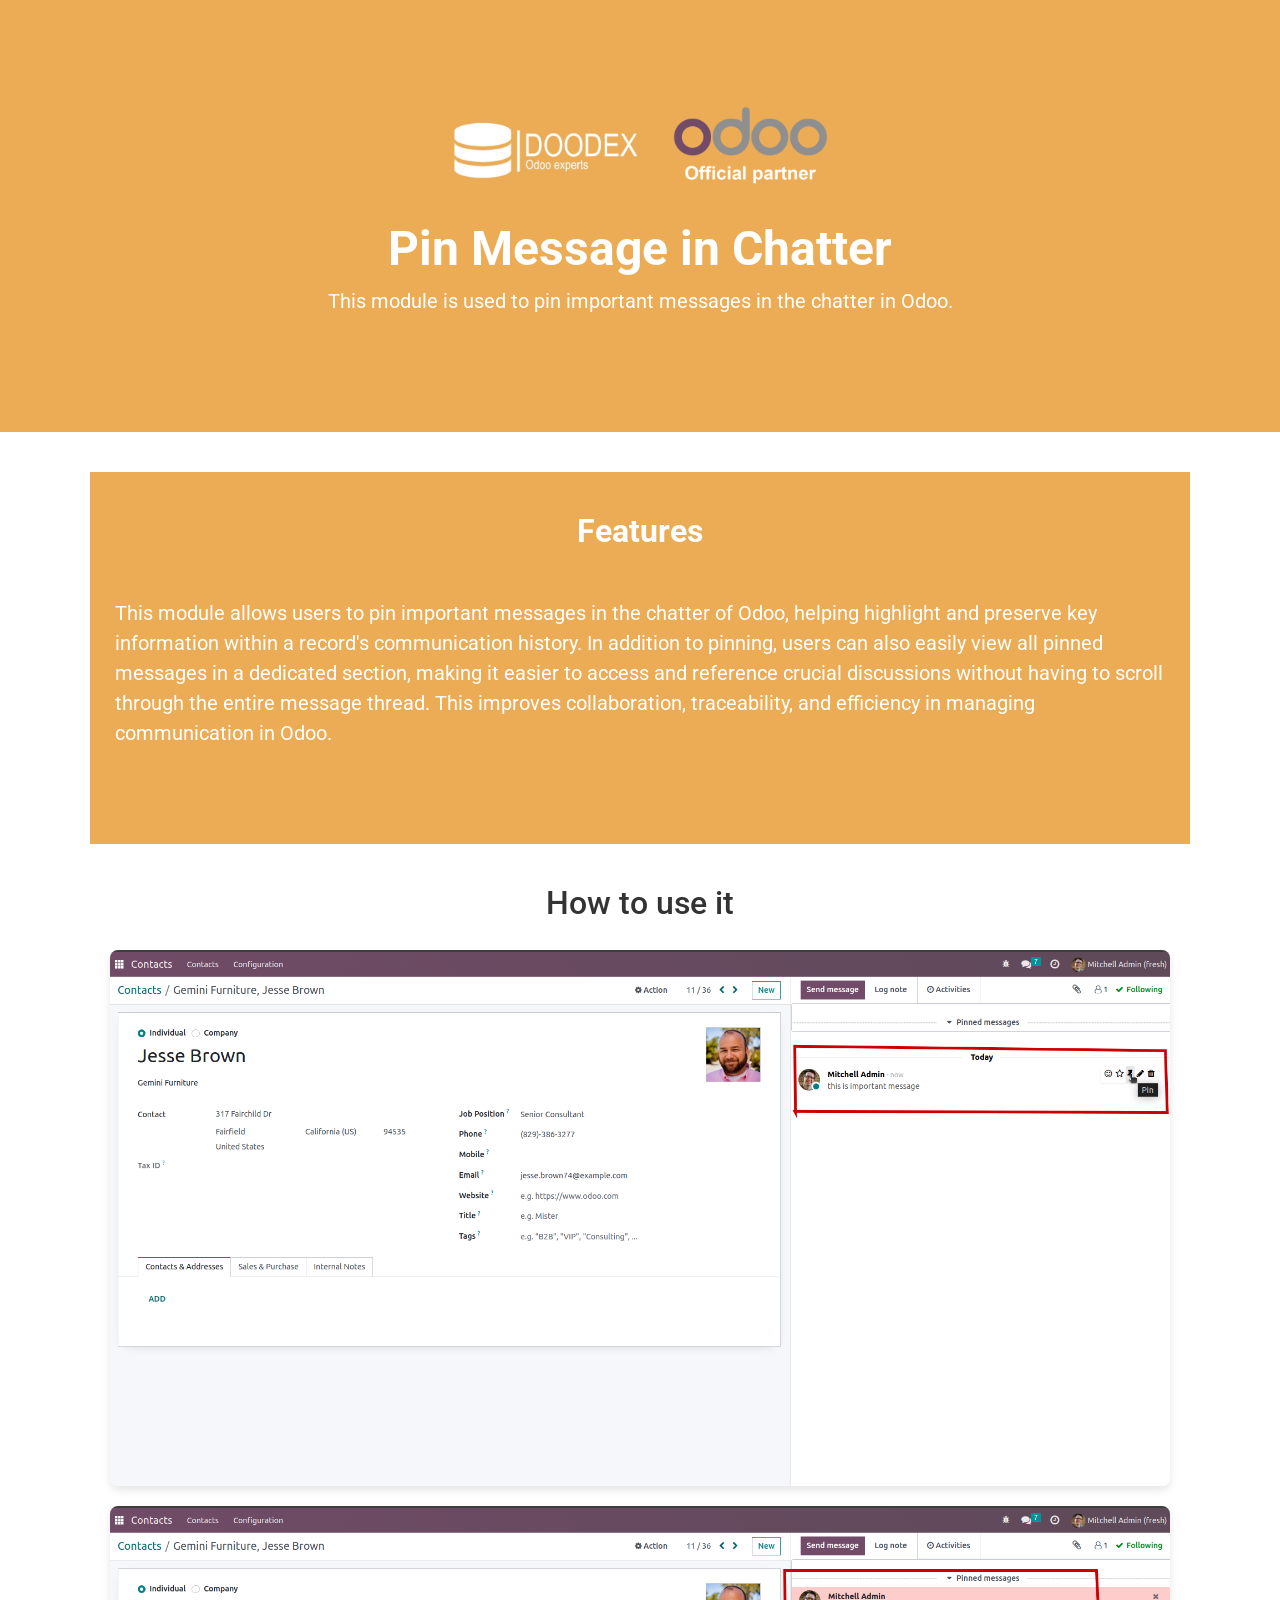
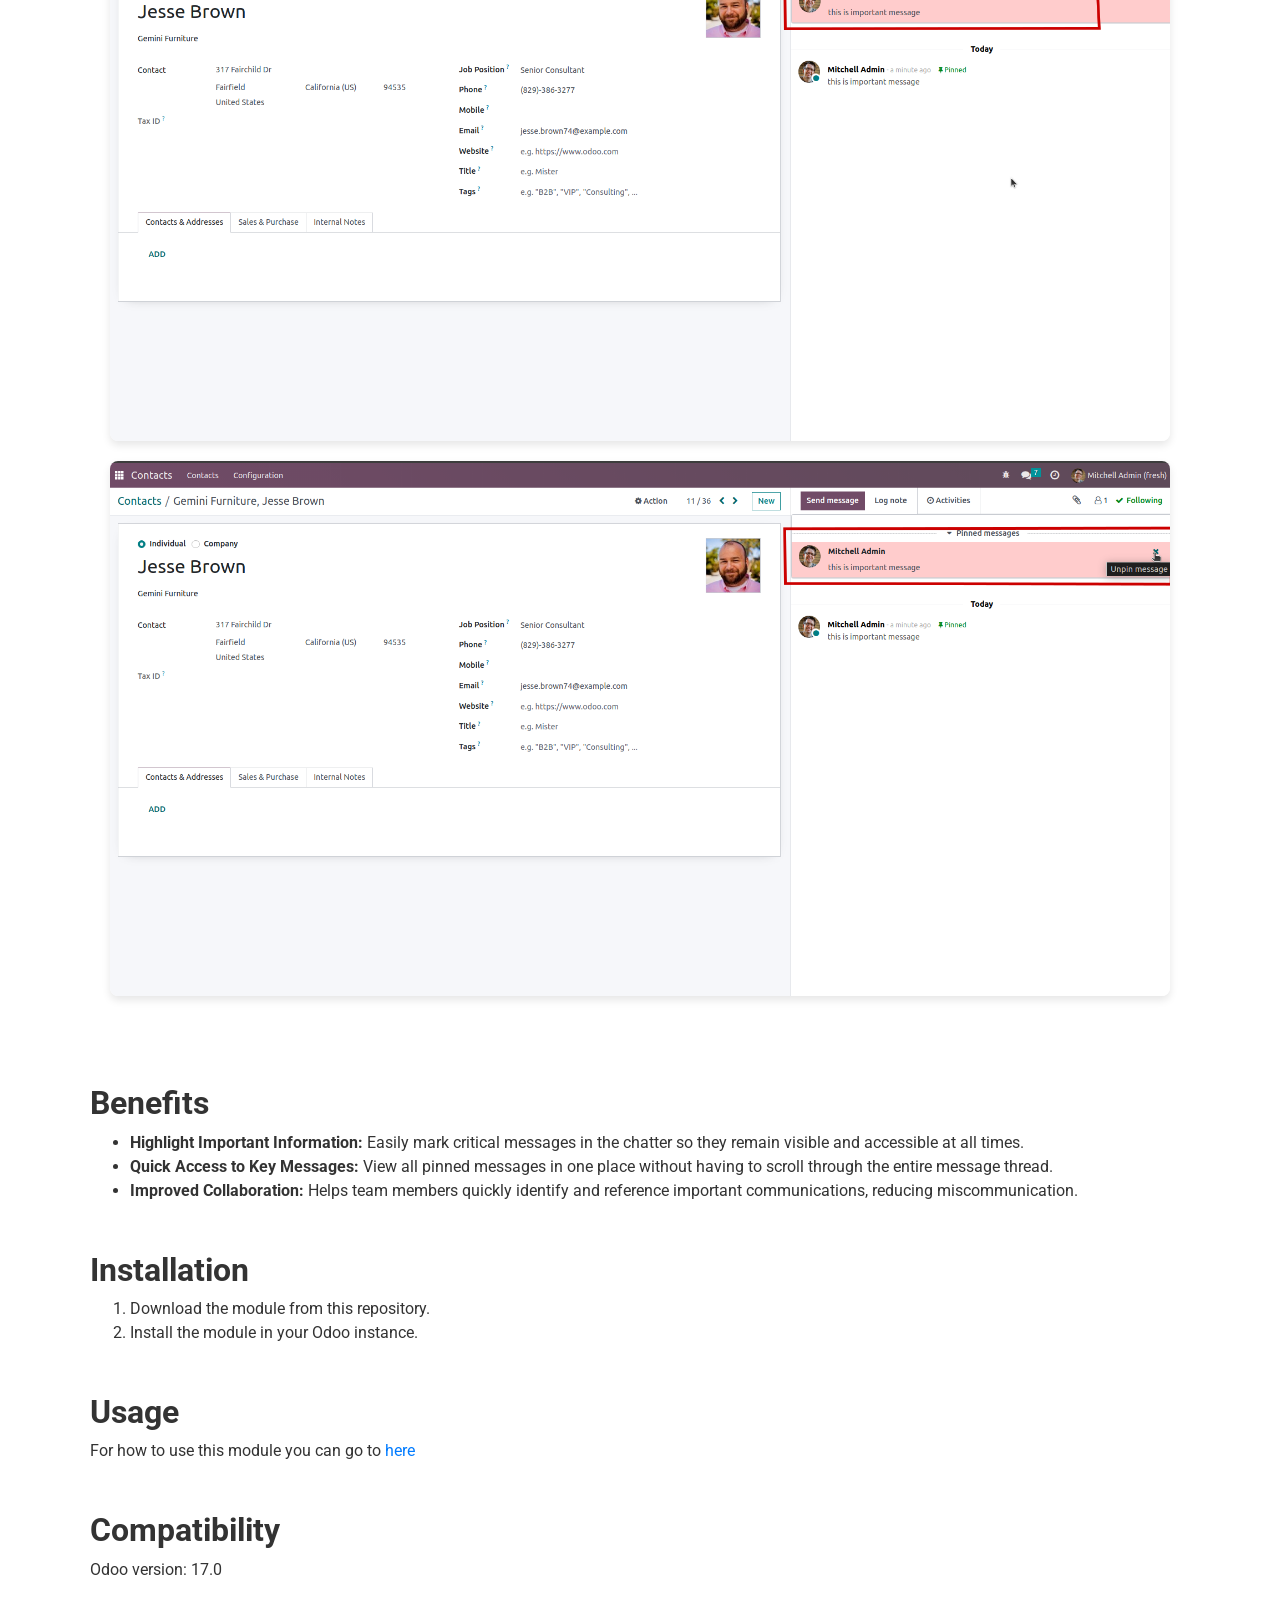
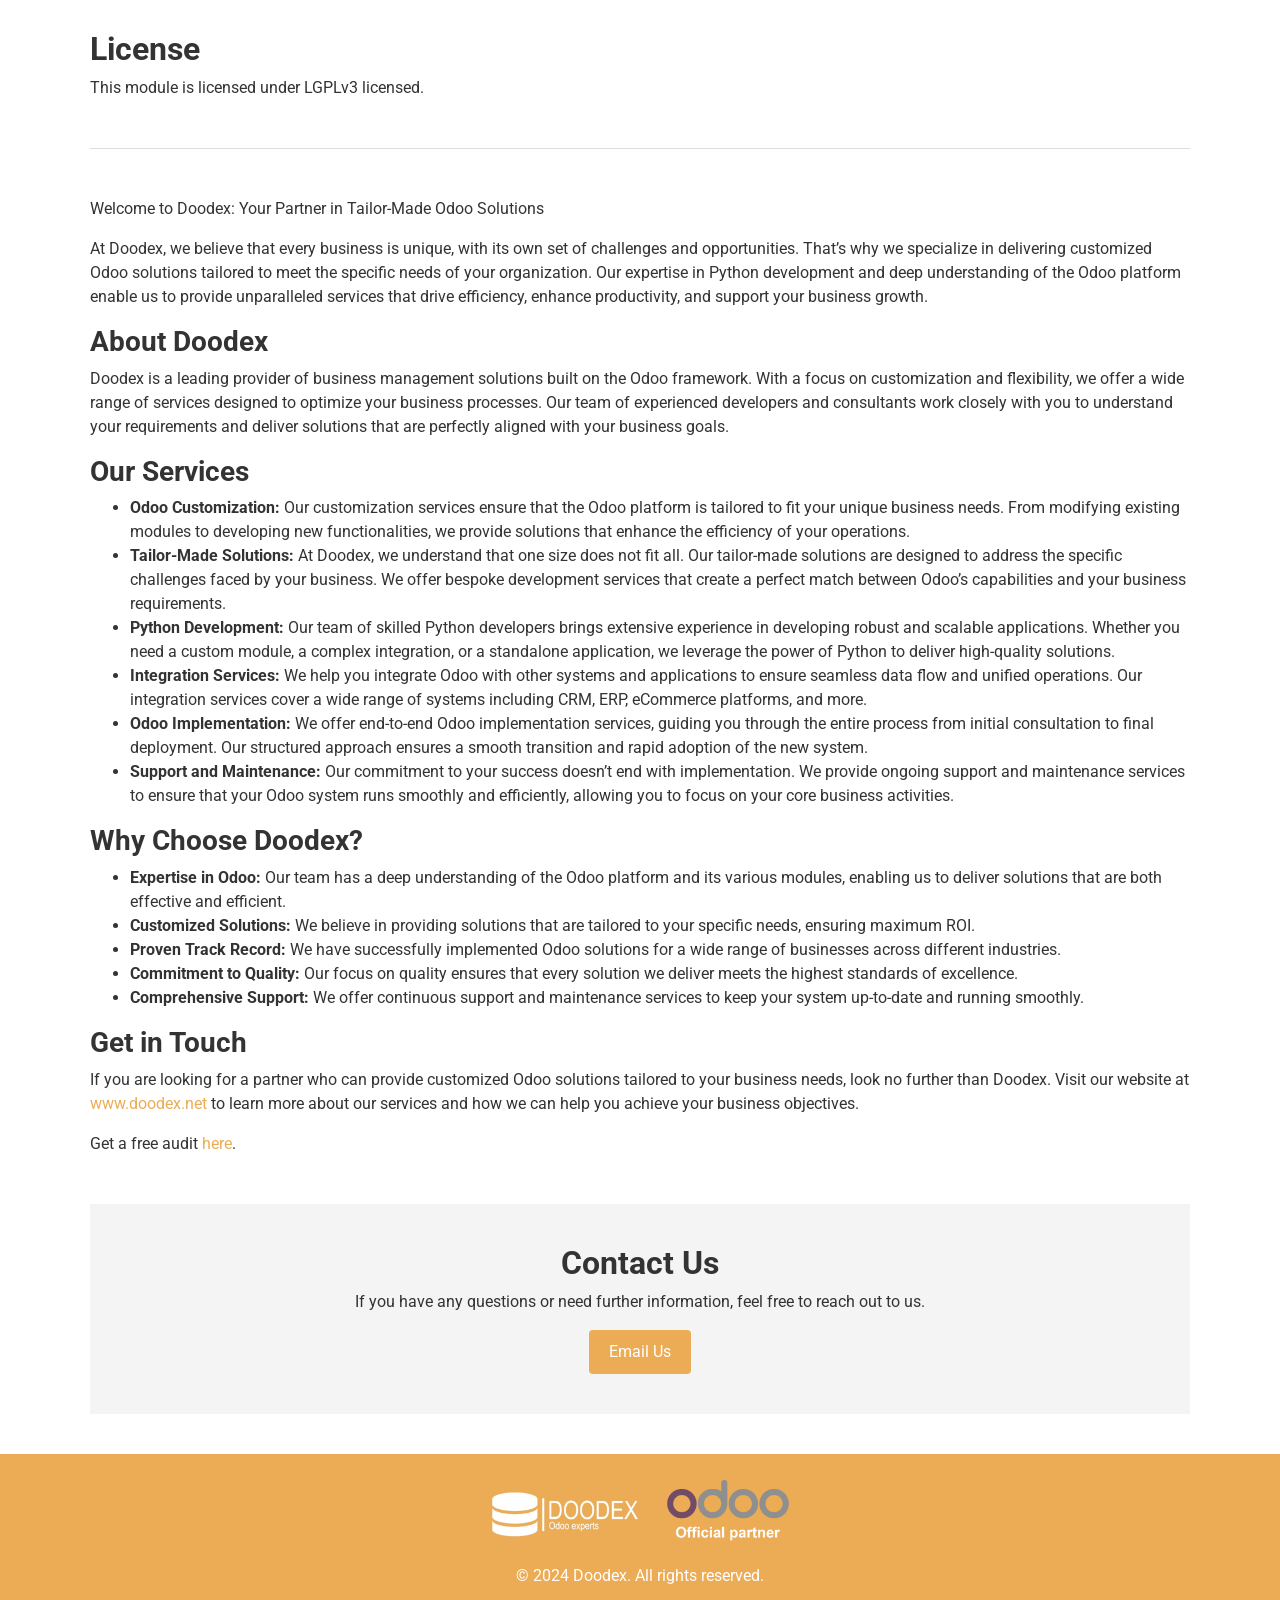
==== pin_message/static/description/index.html @ 934b443a "init pin message module 16" ====
<!DOCTYPE html>
<html lang="en">
<head>
    <meta charset="UTF-8">
    <meta name="viewport" content="width=device-width, initial-scale=1.0">
    <title>Pin Message</title>
    <link href="https://stackpath.bootstrapcdn.com/bootstrap/4.5.2/css/bootstrap.min.css" rel="stylesheet">
    <link href="https://fonts.googleapis.com/css2?family=Roboto:wght@300;400;700&display=swap" rel="stylesheet">
</head>
<body style="font-family: 'Roboto', sans-serif; margin: 0; padding: 0; box-sizing: border-box; background-color: #fff; color: #333;">

<header class="hero" style="background-color: #ebac55; color: #fff; text-align: center; padding: 100px 20px; position: relative;">
    <div class="logos" style="margin-bottom: 20px;">
        <img src="./assets/doodex_odoo.png" alt="Company Logo" style="max-height: 100px;">
    </div>
    <h1 style="font-size: 3rem; color: #ffffff; font-weight: 700;">Pin Message in Chatter</h1>
    <p style="font-size: 1.25rem; font-weight: 400;"> This module is used to pin important messages in the chatter in Odoo.</p>
    <!-- <a href="https://www.doodex.net/en/blog/doodex-blog-2/probabilite-crm-par-etape-99#blog_content" class="btn btn-light btn-lg mt-4" style="background-color: #fff; color: #685563; border: none; padding: 10px 20px; text-decoration: none;">Learn More</a> -->
</header>

<div class="container" style="padding: 40px 20px;">
    <section id="features" class="features-section" style="background-color: #ebac55; color: #fff; padding: 40px 20px;">
        <h2 style="font-weight: 700; text-align: center; color: #ffffff;">Features</h2>
        <div class="row">
            <div style="font-size: 1.25rem;  font-weight: 300; background-color: #ebac55; color: #ffffff; border: none; margin: 20px 0; border-radius: 8px; padding: 20px;">
                <p style="font-weight: 400;">
                    This module allows users to pin important messages in the chatter of Odoo, helping highlight and preserve key information within a record's communication history. In addition to pinning, users can also easily view all pinned messages in a dedicated section, making it easier to access and reference crucial discussions without having to scroll through the entire message thread. This improves collaboration, traceability, and efficiency in managing communication in Odoo.
                </p>
            </div>
        </div>
    </section>

    <section id="how_to_use" class="image-section" style="text-align: center; padding: 40px 20px;">
        <h2>How to use it</h2>
        <img src="./assets/step_1.png" alt="step 1" style="max-width: 100%; height: auto; border-radius: 8px; box-shadow: 0 4px 8px rgba(0, 0, 0, 0.1); margin-top: 20px;">
        <img src="./assets/step_2.png" alt="step 2" style="max-width: 100%; height: auto; border-radius: 8px; box-shadow: 0 4px 8px rgba(0, 0, 0, 0.1); margin-top: 20px;">
        <img src="./assets/step_3.png" alt="step 3" style="max-width: 100%; height: auto; border-radius: 8px; box-shadow: 0 4px 8px rgba(0, 0, 0, 0.1); margin-top: 20px;">
    </section>

    <section id="benefits" class="my-5">
        <h2 style="font-weight: 700;">Benefits</h2>
        <ul>
            <li><strong>Highlight Important Information:</strong> Easily mark critical messages in the chatter so they remain visible and accessible at all times.</li>
            <li><strong>Quick Access to Key Messages:</strong> View all pinned messages in one place without having to scroll through the entire message thread.</li>
            <li><strong>Improved Collaboration:</strong> Helps team members quickly identify and reference important communications, reducing miscommunication.</li>
        </ul>
        
    </section>

    <section id="installation" class="my-5">
        <h2 style="font-weight: 700;">Installation</h2>
        <ol>
            <li>Download the module from this repository.</li>
            <li>Install the module in your Odoo instance.</li>
        </ol>
    </section>

    <section id="usage" class="my-5">
        <h2 style="font-weight: 700;">Usage</h2>
        <p>For how to use this module you can go to <a href="#how_to_use">here</a></p>
    </section>

    <section id="compatibility" class="my-5">
        <h2 style="font-weight: 700;">Compatibility</h2>
        <p>Odoo version: 17.0</p>
    </section>

    <section id="license" class="my-5">
        <h2 style="font-weight: 700;">License</h2>
        <p>This module is licensed under LGPLv3 licensed.</p>
    </section>

    <div class="separator" style="border-top: 1px solid #ddd; margin: 40px 0;"></div>

    <section id="about" class="my-5">
        <h2 style="font-weight: 700;"></h2>
        <p>Welcome to Doodex: Your Partner in Tailor-Made Odoo Solutions</p>
        <p>At Doodex, we believe that every business is unique, with its own set of challenges and opportunities. That’s why we specialize in delivering customized Odoo solutions tailored to meet the specific needs of your organization. Our expertise in Python development and deep understanding of the Odoo platform enable us to provide unparalleled services that drive efficiency, enhance productivity, and support your business growth.</p>
        <h3 style="font-weight: 700;">About Doodex</h3>
        <p>Doodex is a leading provider of business management solutions built on the Odoo framework. With a focus on customization and flexibility, we offer a wide range of services designed to optimize your business processes. Our team of experienced developers and consultants work closely with you to understand your requirements and deliver solutions that are perfectly aligned with your business goals.</p>
        <h3 style="font-weight: 700;">Our Services</h3>
        <ul>
            <li><strong>Odoo Customization:</strong> Our customization services ensure that the Odoo platform is tailored to fit your unique business needs. From modifying existing modules to developing new functionalities, we provide solutions that enhance the efficiency of your operations.</li>
            <li><strong>Tailor-Made Solutions:</strong> At Doodex, we understand that one size does not fit all. Our tailor-made solutions are designed to address the specific challenges faced by your business. We offer bespoke development services that create a perfect match between Odoo’s capabilities and your business requirements.</li>
            <li><strong>Python Development:</strong> Our team of skilled Python developers brings extensive experience in developing robust and scalable applications. Whether you need a custom module, a complex integration, or a standalone application, we leverage the power of Python to deliver high-quality solutions.</li>
            <li><strong>Integration Services:</strong> We help you integrate Odoo with other systems and applications to ensure seamless data flow and unified operations. Our integration services cover a wide range of systems including CRM, ERP, eCommerce platforms, and more.</li>
            <li><strong>Odoo Implementation:</strong> We offer end-to-end Odoo implementation services, guiding you through the entire process from initial consultation to final deployment. Our structured approach ensures a smooth transition and rapid adoption of the new system.</li>
            <li><strong>Support and Maintenance:</strong> Our commitment to your success doesn’t end with implementation. We provide ongoing support and maintenance services to ensure that your Odoo system runs smoothly and efficiently, allowing you to focus on your core business activities.</li>
        </ul>
        <h3 style="font-weight: 700;">Why Choose Doodex?</h3>
        <ul>
            <li><strong>Expertise in Odoo:</strong> Our team has a deep understanding of the Odoo platform and its various modules, enabling us to deliver solutions that are both effective and efficient.</li>
            <li><strong>Customized Solutions:</strong> We believe in providing solutions that are tailored to your specific needs, ensuring maximum ROI.</li>
            <li><strong>Proven Track Record:</strong> We have successfully implemented Odoo solutions for a wide range of businesses across different industries.</li>
            <li><strong>Commitment to Quality:</strong> Our focus on quality ensures that every solution we deliver meets the highest standards of excellence.</li>
            <li><strong>Comprehensive Support:</strong> We offer continuous support and maintenance services to keep your system up-to-date and running smoothly.</li>
        </ul>
        <h3 style="font-weight: 700;">Get in Touch</h3>
        <p>If you are looking for a partner who can provide customized Odoo solutions tailored to your business needs, look no further than Doodex. Visit our website at <a href="https://www.doodex.net/" style="color: #ebac55;">www.doodex.net</a> to learn more about our services and how we can help you achieve your business objectives.</p>
        <p>Get a free audit <a href="https://www.doodex.net/en/audit-gratuit" style="color: #ebac55;">here</a>.</p>
    </section>

    <section id="contact" class="contact-section" style="background-color: #f4f4f4; padding: 40px 20px; text-align: center;">
        <h2 style="font-weight: 700;">Contact Us</h2>
        <p>If you have any questions or need further information, feel free to reach out to us.</p>
        <a href="mailto:nisrinamirandaa@doodex.net" class="btn btn-primary" style="background-color: #ebac55; color: #fff; border: none; padding: 10px 20px; text-decoration: none;">Email Us</a>
    </section>
</div>

<footer style="background-color: #ebac55; color: #fff; text-align: center; padding: 20px;">
    <div class="logos" style="margin-bottom: 10px;">
        <img src="./assets/doodex_odoo.png" alt="Company Logo" style="max-height: 80px;">
    </div>
    <p style="margin: 0;">&copy; 2024 Doodex. All rights reserved.</p>
</footer>

<script src="https://code.jquery.com/jquery-3.5.1.slim.min.js"></script>
<script src="https://cdn.jsdelivr.net/npm/@popperjs/core@2.5.4/dist/umd/popper.min.js"></script>
<script src="https://stackpath.bootstrapcdn.com/bootstrap/4.5.2/js/bootstrap.min.js"></script>

</body>
</html>
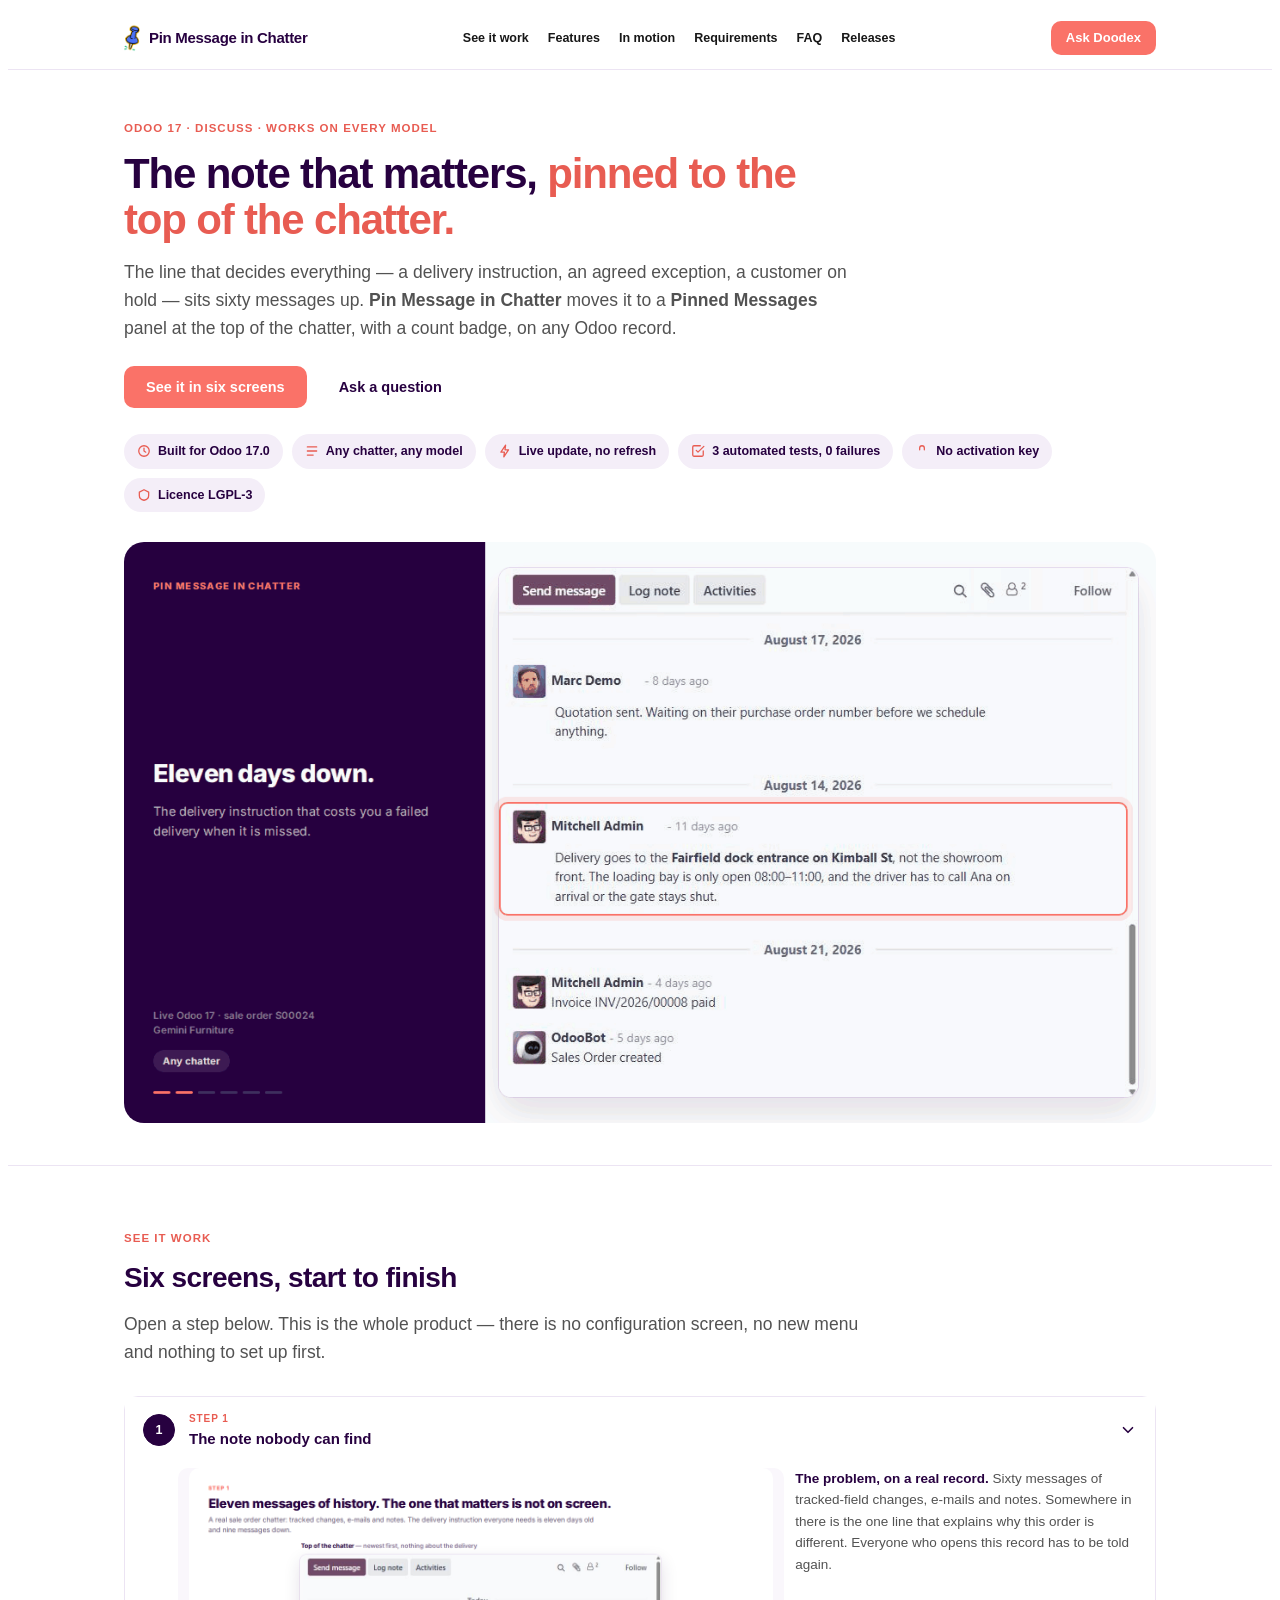
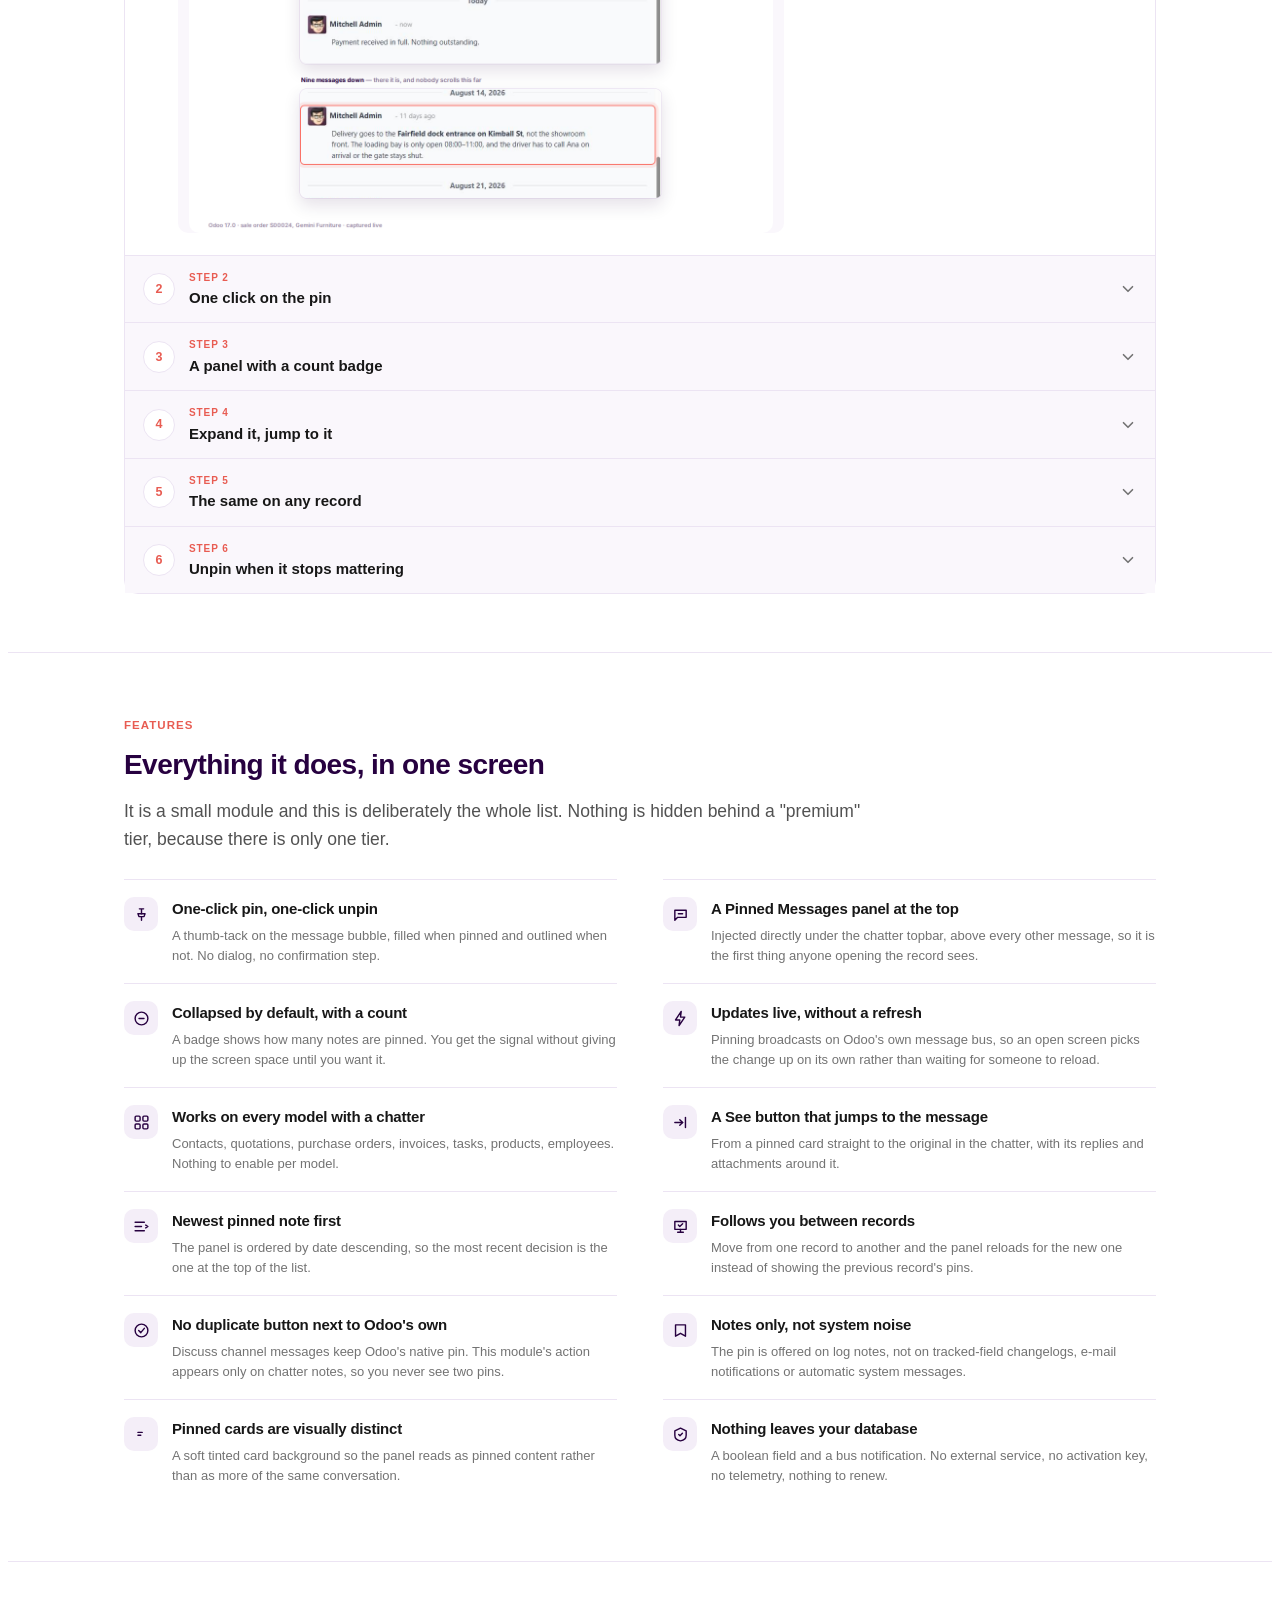
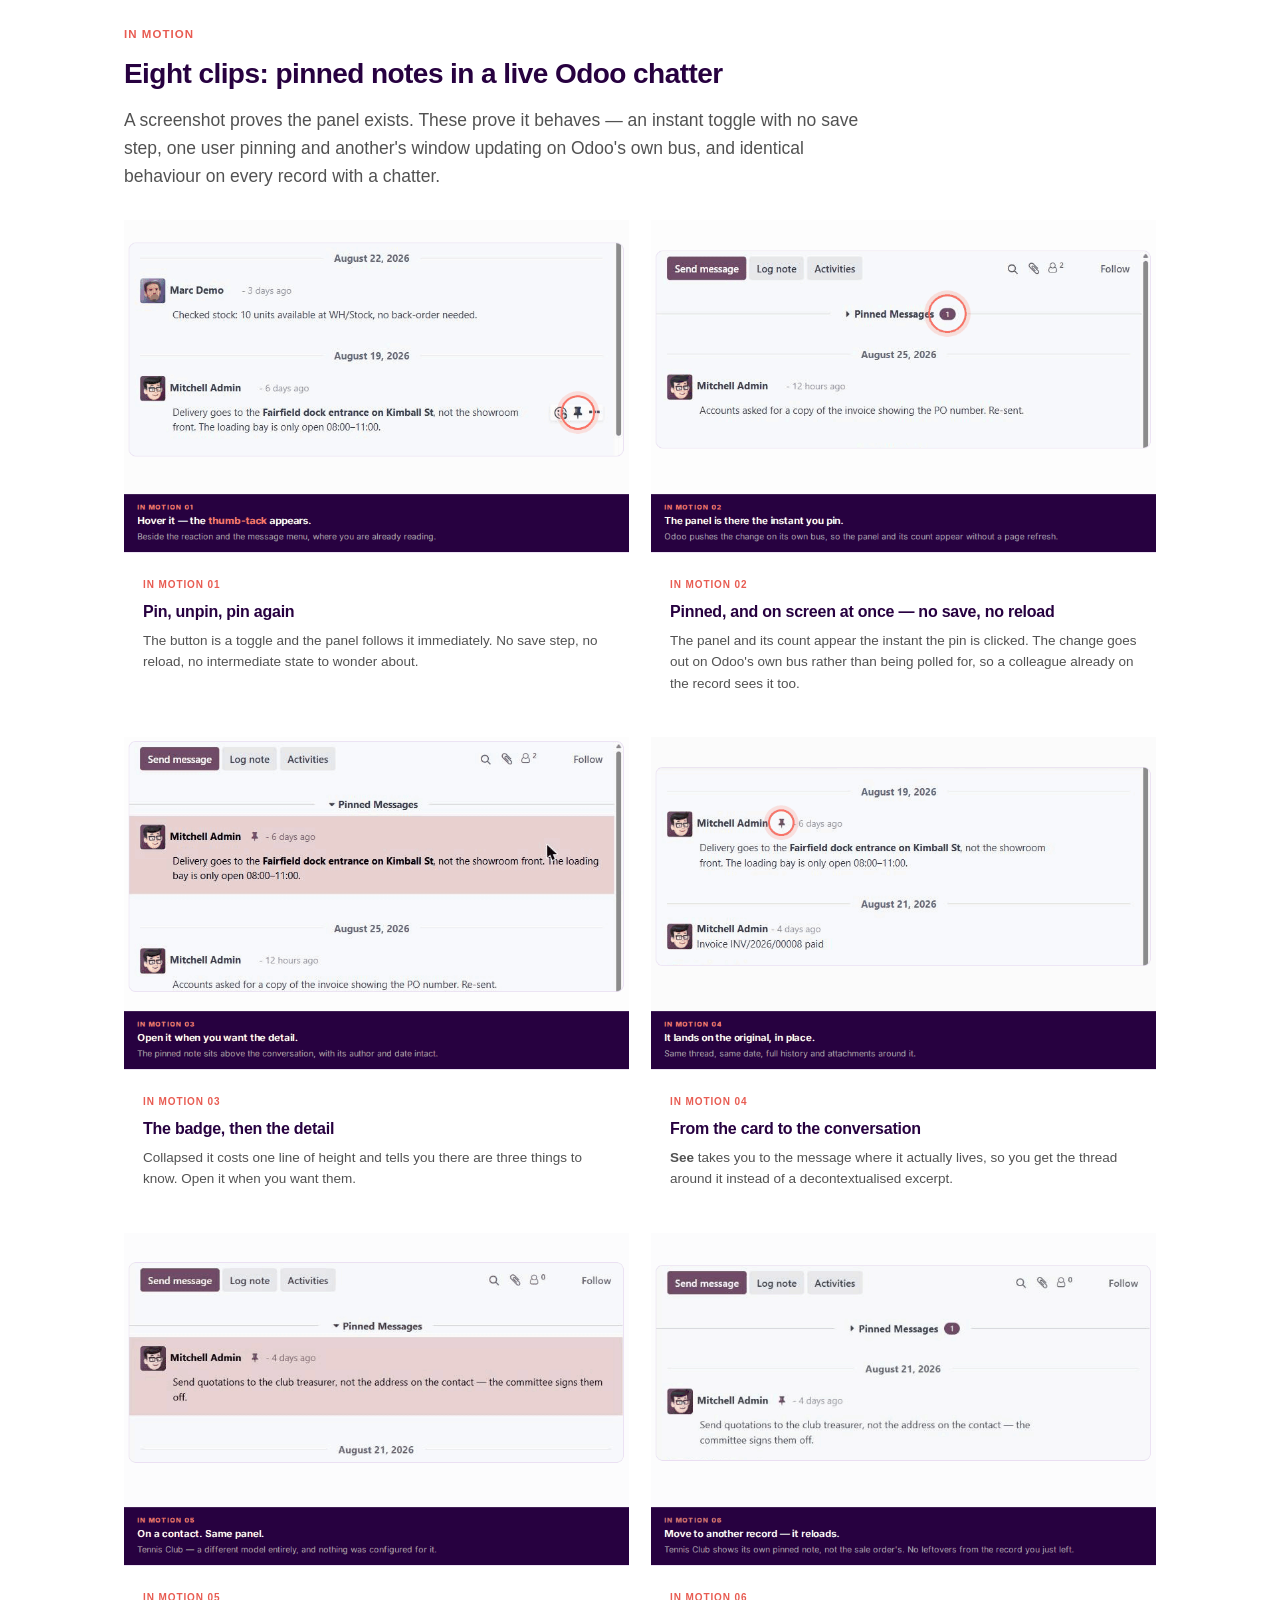
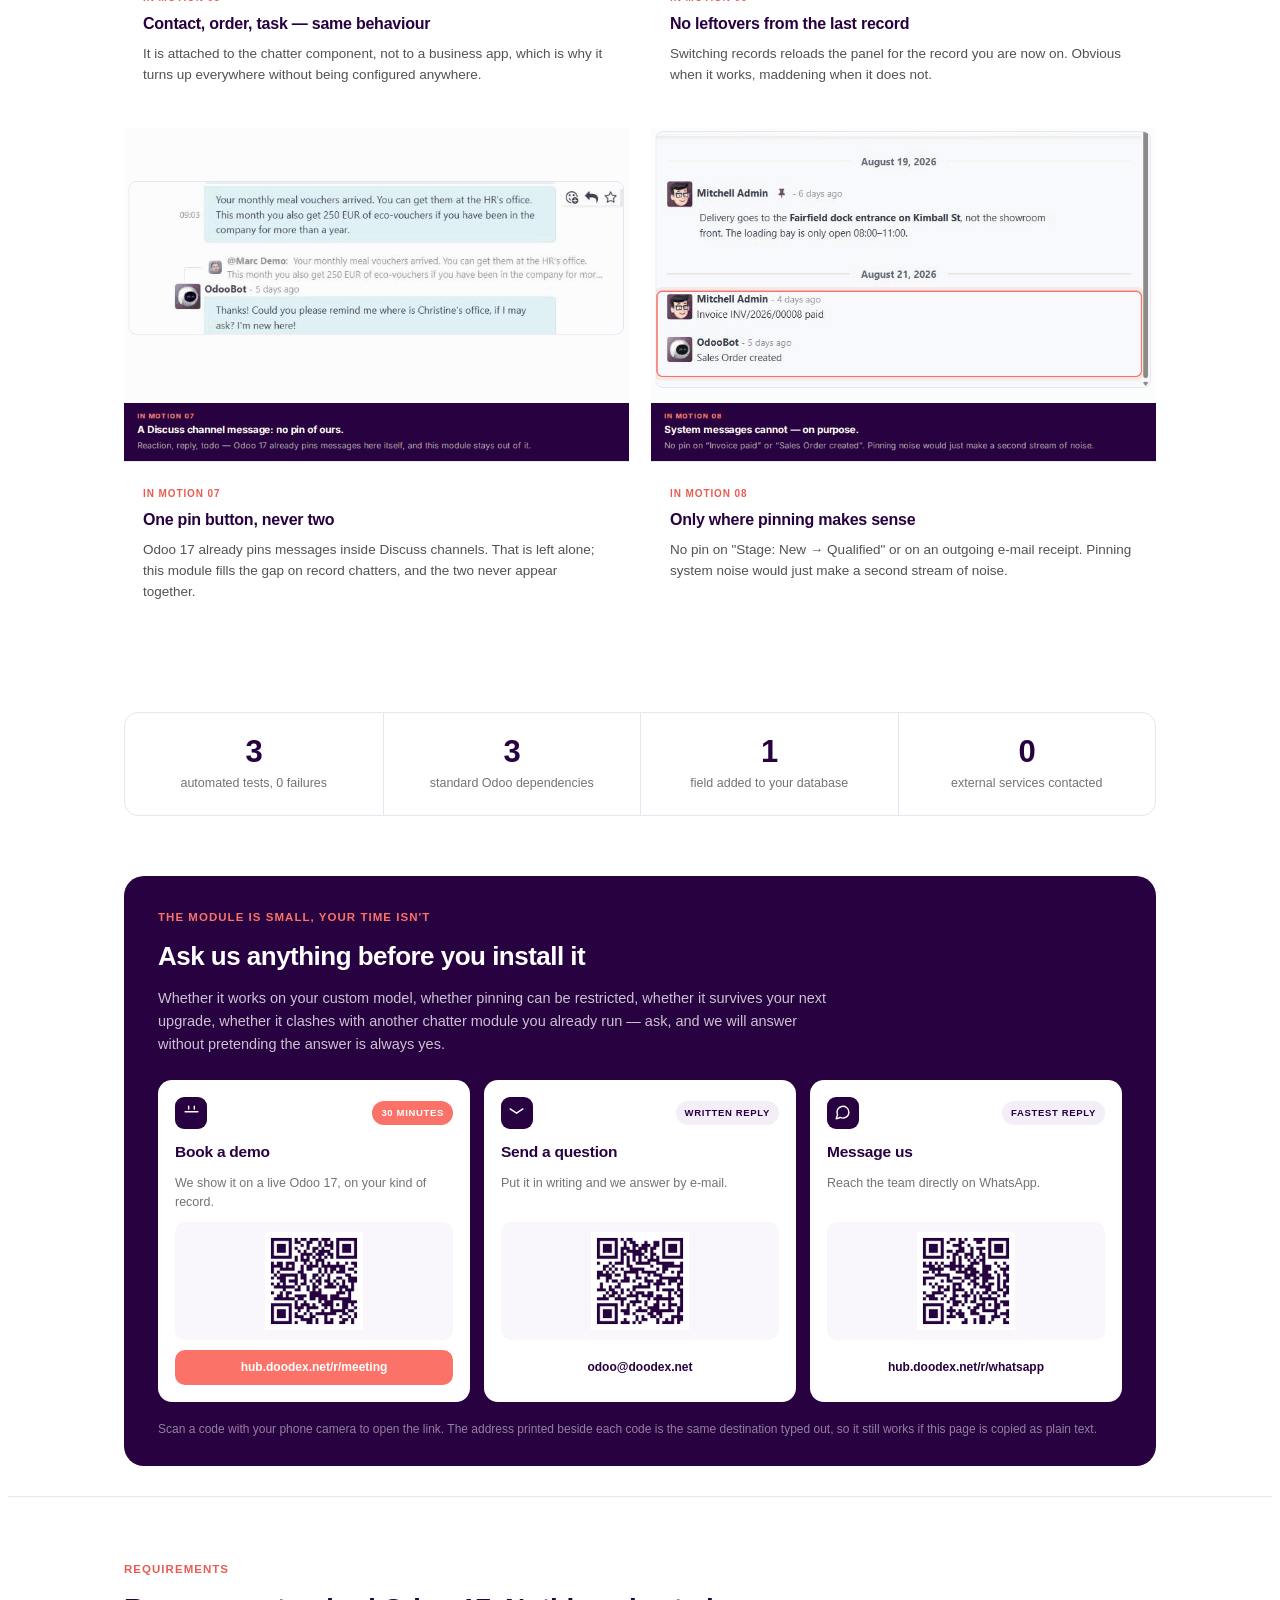
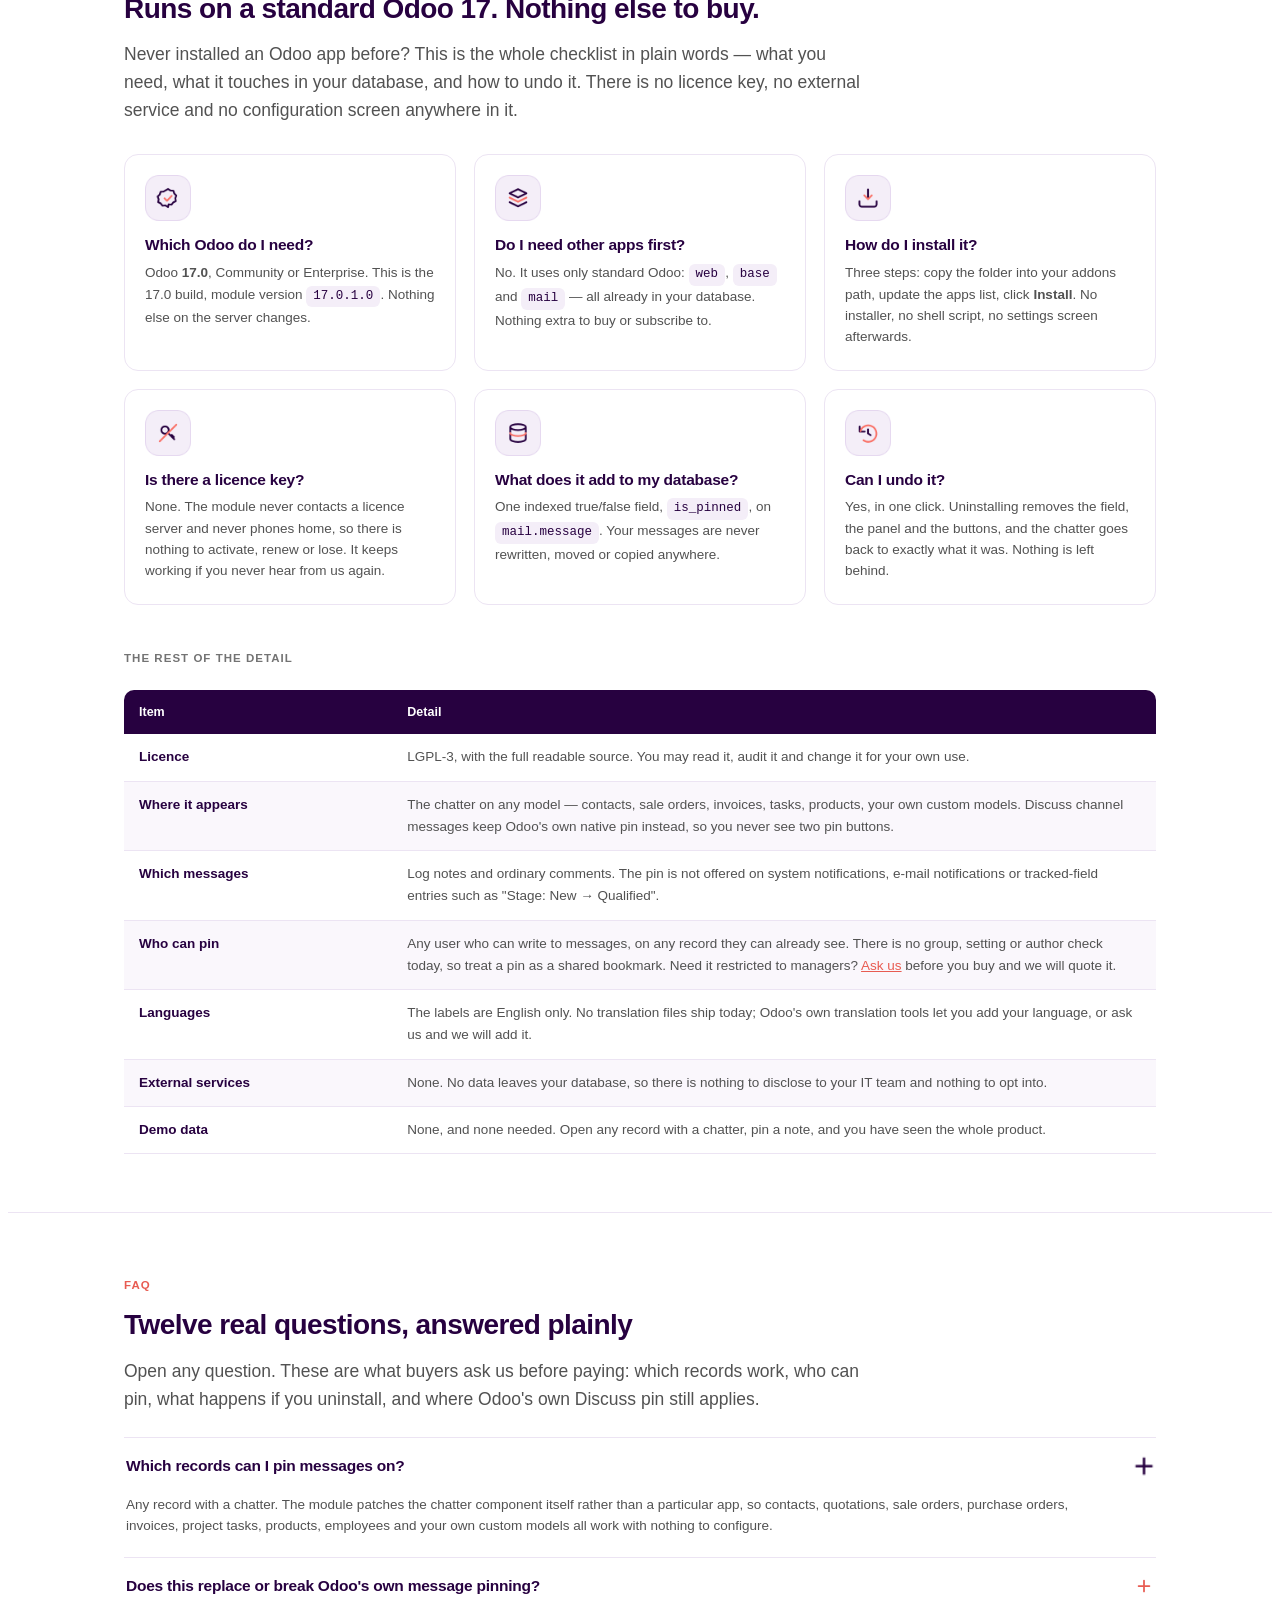
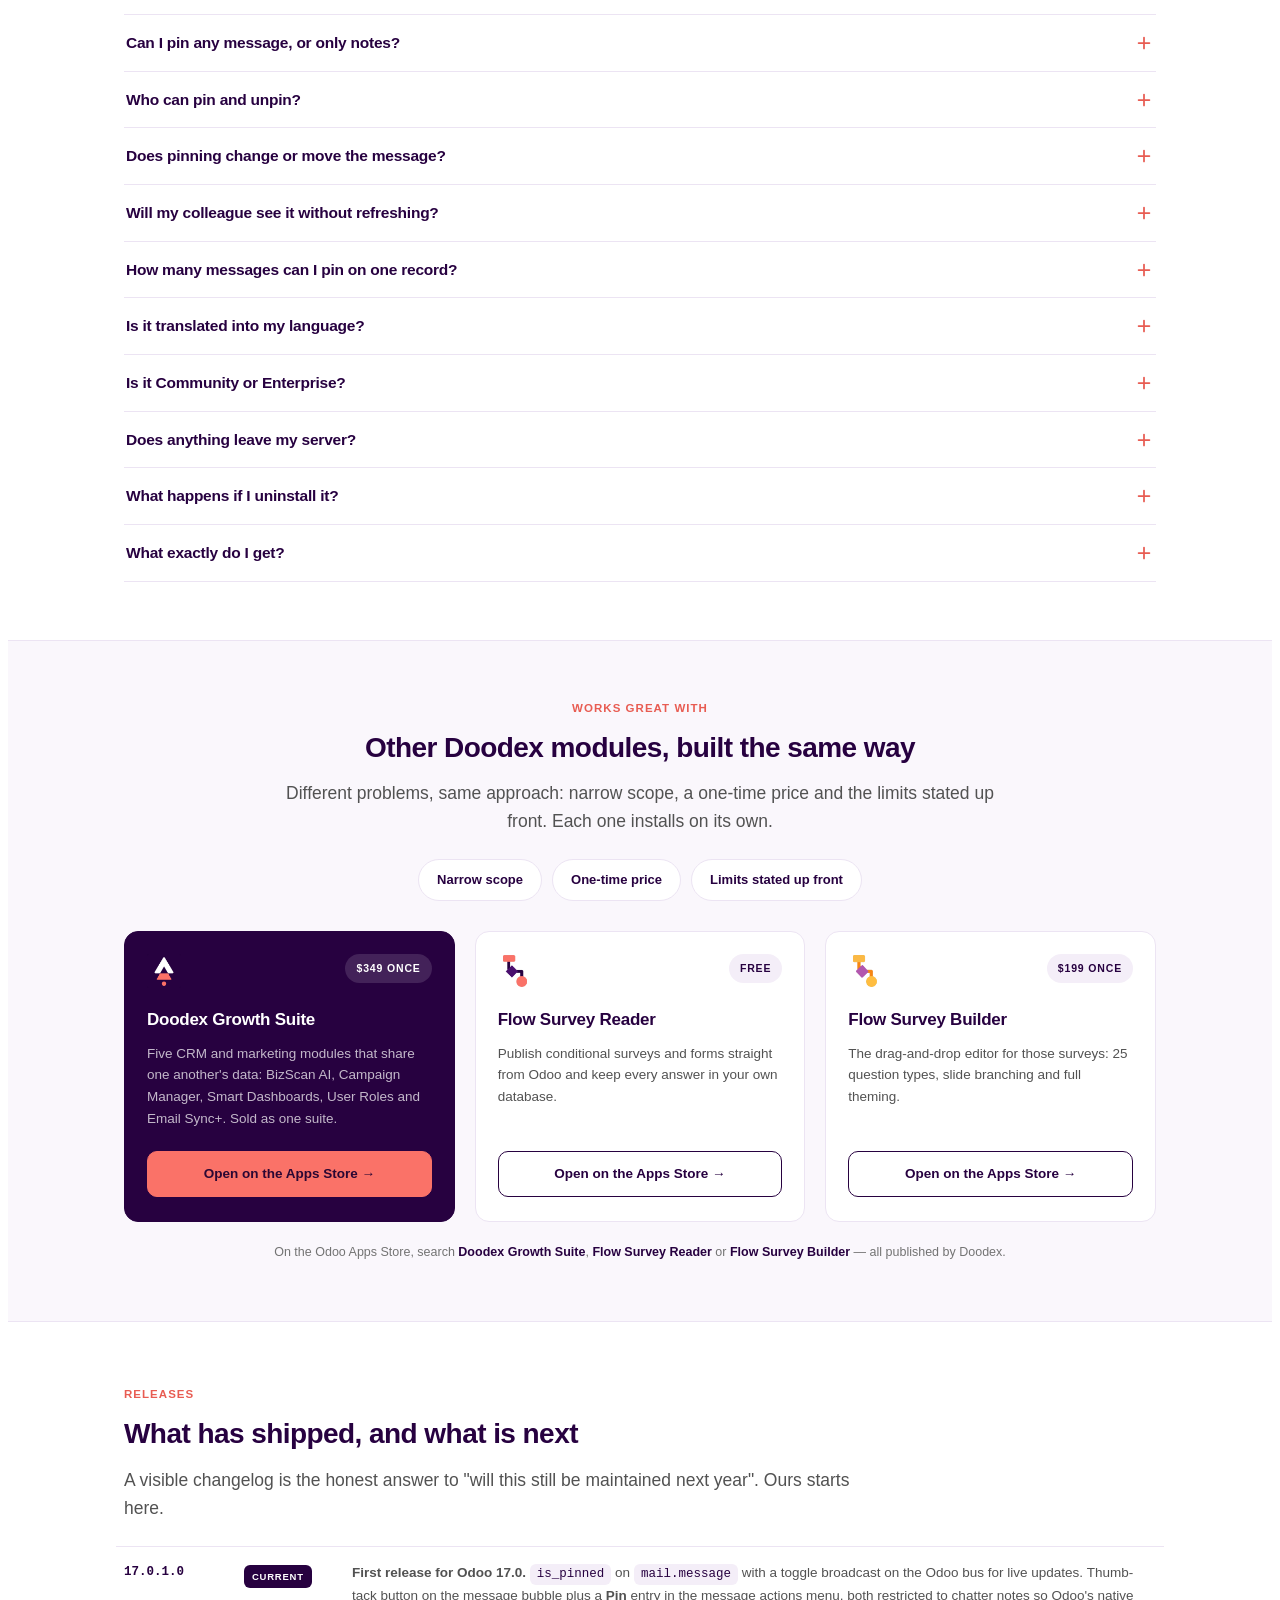
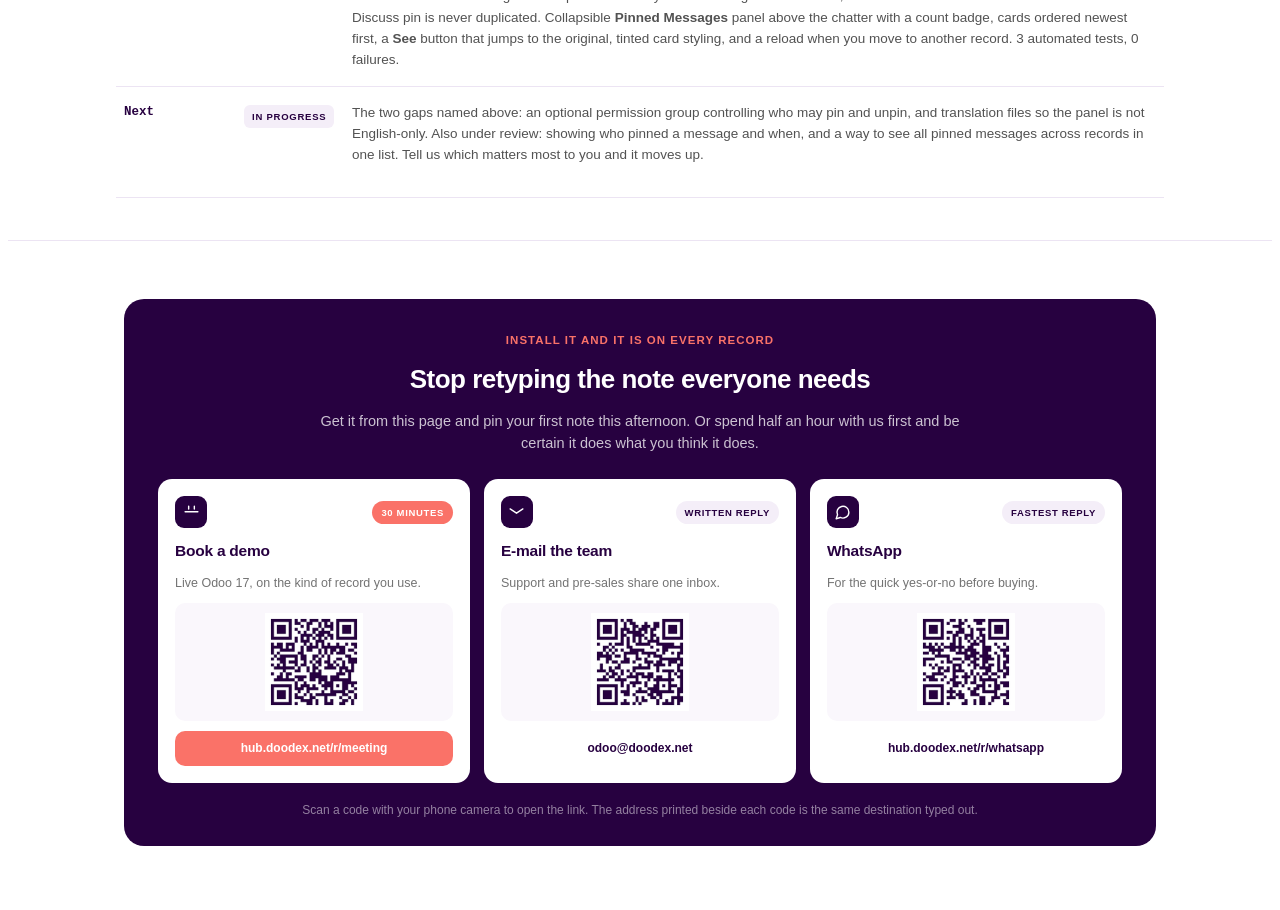
==== commit d2d77a9e: "[fix]: pin_message: update index.html" ====
--- a/pin_message/static/description/index.html
+++ b/pin_message/static/description/index.html
@@ -1,122 +1,1288 @@
-<!DOCTYPE html>
+<!doctype html>
 <html lang="en">
 <head>
-    <meta charset="UTF-8">
-    <meta name="viewport" content="width=device-width, initial-scale=1.0">
-    <title>Pin Message</title>
-    <link href="https://stackpath.bootstrapcdn.com/bootstrap/4.5.2/css/bootstrap.min.css" rel="stylesheet">
-    <link href="https://fonts.googleapis.com/css2?family=Roboto:wght@300;400;700&display=swap" rel="stylesheet">
+<meta charset="utf-8">
+<meta name="viewport" content="width=device-width, initial-scale=1">
+<title>Pin Message in Chatter for Odoo 17 &mdash; pin important log notes to the top of any record</title>
+<meta
+         name="description"
+         content="Pin any log note in the Odoo chatter and it moves to a collapsible Pinned Messages panel
+at the top of the record, with a count badge and live updates. Works on every model.
+Odoo 17.0, by Doodex."
+      />
 </head>
-<body style="font-family: 'Roboto', sans-serif; margin: 0; padding: 0; box-sizing: border-box; background-color: #fff; color: #333;">
-
-<header class="hero" style="background-color: #ebac55; color: #fff; text-align: center; padding: 100px 20px; position: relative;">
-    <div class="logos" style="margin-bottom: 20px;">
-        <img src="./assets/doodex_odoo.png" alt="Company Logo" style="max-height: 100px;">
-    </div>
-    <h1 style="font-size: 3rem; color: #ffffff; font-weight: 700;">Pin Message in Chatter</h1>
-    <p style="font-size: 1.25rem; font-weight: 400;"> This module is used to pin important messages in the chatter in Odoo.</p>
-    <!-- <a href="https://www.doodex.net/en/blog/doodex-blog-2/probabilite-crm-par-etape-99#blog_content" class="btn btn-light btn-lg mt-4" style="background-color: #fff; color: #685563; border: none; padding: 10px 20px; text-decoration: none;">Learn More</a> -->
-</header>
-
-<div class="container" style="padding: 40px 20px;">
-    <section id="features" class="features-section" style="background-color: #ebac55; color: #fff; padding: 40px 20px;">
-        <h2 style="font-weight: 700; text-align: center; color: #ffffff;">Features</h2>
-        <div class="row">
-            <div style="font-size: 1.25rem;  font-weight: 300; background-color: #ebac55; color: #ffffff; border: none; margin: 20px 0; border-radius: 8px; padding: 20px;">
-                <p style="font-weight: 400;">
-                    This module allows users to pin important messages in the chatter of Odoo, helping highlight and preserve key information within a record's communication history. In addition to pinning, users can also easily view all pinned messages in a dedicated section, making it easier to access and reference crucial discussions without having to scroll through the entire message thread. This improves collaboration, traceability, and efficiency in managing communication in Odoo.
-                </p>
+<body>
+<!--
+  ==========================================================================
+  Pin Message in Chatter  &middot;  Odoo Apps Store listing  &middot;  Odoo 17.0
+  Doodex  &middot;  odoo@doodex.net
+
+  SOURCE OF TRUTH. Edit this file, then run:
+      python3 tools/build.py  pin-message-v17-product-description
+      python3 tools/verify.py pin-message-v17-product-description
+
+  NO PRICE ON THIS PAGE. The store shows the price itself, in the buyer's own
+  currency, right beside the Buy button &mdash; repeating a figure in the description
+  only creates a second number to keep in sync and a mismatch when it moves.
+  Do not reintroduce a price section, a hero price chip or a "Price" row in the
+  spec table. The one exception, deliberate, is the cross-sell cards at the
+  bottom: those name the sibling modules' prices because that page is not the
+  one the reader is standing on.
+
+  Archetype C (Product-led / Screenshot-first) &middot; hero H-4 compact &middot; rhythm
+  R-1 all white separated by hairlines &middot; features F-1 icon rows &middot; accent
+  A-1 restrained.
+  Deliberately unlike POS Margin Threshold (Archetype B, split hero, zigzag,
+  violet interludes) and Sale Margin Threshold (Archetype D, violet hero,
+  comparison tables). Here the screenshot showcase IS the argument and the
+  copy is caption.
+
+  THE SHOWCASE CARRIES NO SCRIPT AND DEPENDS ON NO SCRIPT. The six steps are
+  a native <details>/<summary> group with a shared name=, so the browser does
+  the switching. Nothing here needs the store page's Bootstrap to initialise,
+  and step 1 is marked `open` so a screenshot shows at first paint.
+
+  LINK POLICY &mdash; identical to the sibling listings. The booking and WhatsApp
+  destinations are NAKED LINKS: an <a> with NO href, the URL printed as the
+  visible label and encoded in a real QR image beside it. Only mailto: and
+  in-page #anchors carry an href. Do not put an http(s) URL into an href.
+
+  Class names are prefixed .pmc* because the store page may load its own
+  Bootstrap and we must not collide with it. No Bootstrap-owned class name
+  (nav, nav-pills, nav-link, tab-content, tab-pane, active, show) is used
+  anywhere on this page any more &mdash; nothing on it borrows another
+  framework's behaviour.
+  ==========================================================================
+-->
+
+<style>
+/* ------------------------------------------------------------------------
+   THIS BLOCK IS NOT LOAD-BEARING. Odoo's html_sanitize() lists `style` in
+   kill_tags, so on the live store this element is deleted outright. Every
+   declaration that the design actually needs lives in a style="" attribute
+   on the element itself, and the layout lives in Bootstrap 5 utility
+   classes, which the store page already serves and the sanitiser keeps.
+
+   What is left here is only:
+     * a local stand-in for the handful of Bootstrap utilities the page uses,
+       so the file still lays out correctly when opened straight off disk
+       with no stylesheet at all (values are Bootstrap 5's own, so when
+       Bootstrap IS present nothing changes);
+     * hover, focus and [open] states, and the media queries - progressive
+       enhancement that the page is designed to look correct without.
+
+   Do not move anything load-bearing back in here.
+   ------------------------------------------------------------------------ */
+.pmc, .pmc *, .pmc *::before, .pmc *::after { box-sizing: border-box; }
+.pmc .row { display: flex; flex-wrap: wrap; margin-right: -12px; margin-left: -12px; }
+.pmc .row > * { flex: 0 0 auto; width: 100%; padding-right: 12px; padding-left: 12px; }
+.pmc .g-0 { margin-right: 0; margin-left: 0; }
+.pmc .g-0 > * { padding-right: 0; padding-left: 0; }
+.pmc .g-3 { margin-top: -16px; } .pmc .g-3 > * { margin-top: 16px; }
+.pmc .g-4 { margin-top: -24px; } .pmc .g-4 > * { margin-top: 24px; }
+.pmc .col-12 { width: 100%; }
+.pmc .col-6 { width: 50%; }
+/* `col` and `col-auto` carry no breakpoint, so they must hold at every width.
+   Without them `.row > * { width: 100% }` wins and each child takes a full
+   line - which is exactly how the six showcase summary rows came out stacked
+   four lines tall (badge / STEP n / title / chevron) instead of one row. */
+.pmc .col-auto { flex: 0 0 auto; width: auto; }
+.pmc .col { flex: 1 0 0%; width: auto; max-width: 100%; }
+.pmc .flex-shrink-0 { flex-shrink: 0; }
+.pmc .flex-grow-1 { flex-grow: 1; }
+.pmc .d-flex { display: flex; }
+.pmc .d-inline-flex { display: inline-flex; }
+.pmc .flex-column { flex-direction: column; }
+.pmc .flex-wrap { flex-wrap: wrap; }
+.pmc .align-items-start { align-items: flex-start; }
+.pmc .align-items-center { align-items: center; }
+.pmc .justify-content-center { justify-content: center; }
+.pmc .justify-content-between { justify-content: space-between; }
+.pmc .table-responsive { overflow-x: auto; }
+@media (min-width: 768px) {
+  .pmc .col-md-4 { width: 33.33333333%; }
+  .pmc .col-md-5 { width: 41.66666667%; }
+  .pmc .col-md-6 { width: 50%; }
+  .pmc .col-md-7 { width: 58.33333333%; }
+  .pmc .col-md-3 { width: 25%; }
+  .pmc .col-md-auto { width: auto; }
+  .pmc .col-md { flex: 1 0 0%; width: auto; }
+}
+</style>
+
+<div class="pmc" style="color:#525252;font-family:Inter, -apple-system, BlinkMacSystemFont, &quot;Segoe UI&quot;, Roboto, sans-serif;font-size:16px;line-height:1.65;text-align:left;background-color:#ffffff">
+         <!-- ============================== HEADER ============================== -->
+         <header class="pmchdr" style="border-bottom:1px solid #ece4f3;background-color:rgb(255, 255, 255)">
+            <div class="wrap" style="max-width:1080px;margin:0px auto;padding:0px 24px">
+               <div class="pmchdr-in d-flex flex-wrap align-items-center justify-content-between" style="padding:13px 0px;margin-bottom:-14px">
+                  <div class="pmcbrand d-inline-flex align-items-center" style="font-size:15px;font-weight:800;color:#270140;letter-spacing:-0.02em;white-space:nowrap;margin-right:14px;margin-bottom:14px">
+                     <img class="tile flex-shrink-0" src="./icon.png" width="28" height="28" alt="The Pin Message in Chatter icon: a blue push pin." style="max-width:100%;width:28px;height:28px;display:block;margin-left:-6px;min-width:28px;margin-right:3px">
+                     <span>Pin Message in Chatter</span>
+                  </div>
+                  <nav class="jump d-flex flex-wrap justify-content-center" style="margin-right:14px;margin-bottom:13px">
+                     <a href="#pmc-tour" style="color:#171717;text-decoration:none;font-size:12.5px;font-weight:600;padding:7px 9px;border-radius:9999px;white-space:nowrap;margin-right:1px;margin-bottom:1px">See it work</a>
+                     <a href="#pmc-features" style="color:#171717;text-decoration:none;font-size:12.5px;font-weight:600;padding:7px 9px;border-radius:9999px;white-space:nowrap;margin-right:1px;margin-bottom:1px">Features</a>
+                     <a href="#pmc-detail" style="color:#171717;text-decoration:none;font-size:12.5px;font-weight:600;padding:7px 9px;border-radius:9999px;white-space:nowrap;margin-right:1px;margin-bottom:1px">In motion</a>
+                     <a href="#pmc-requirements" style="color:#171717;text-decoration:none;font-size:12.5px;font-weight:600;padding:7px 9px;border-radius:9999px;white-space:nowrap;margin-right:1px;margin-bottom:1px">Requirements</a>
+                     <a href="#pmc-faq" style="color:#171717;text-decoration:none;font-size:12.5px;font-weight:600;padding:7px 9px;border-radius:9999px;white-space:nowrap;margin-right:1px;margin-bottom:1px">FAQ</a>
+                     <a href="#pmc-releases" style="color:#171717;text-decoration:none;font-size:12.5px;font-weight:600;padding:7px 9px;border-radius:9999px;white-space:nowrap;margin-bottom:1px">Releases</a>
+                  </nav>
+                  <a class="pmcbtn pmcbtn-1 hdr-cta d-inline-flex align-items-center justify-content-center" href="mailto:odoo@doodex.net" style="color:rgb(255, 255, 255);font-weight:700;font-size:13px;text-decoration:none;padding:9px 15px;border-radius:10px;line-height:1.25;background-color:#fa7268;margin-bottom:14px">Ask Doodex</a>
+               </div>
             </div>
-        </div>
-    </section>
-
-    <section id="how_to_use" class="image-section" style="text-align: center; padding: 40px 20px;">
-        <h2>How to use it</h2>
-        <img src="./assets/step_1.png" alt="step 1" style="max-width: 100%; height: auto; border-radius: 8px; box-shadow: 0 4px 8px rgba(0, 0, 0, 0.1); margin-top: 20px;">
-        <img src="./assets/step_2.png" alt="step 2" style="max-width: 100%; height: auto; border-radius: 8px; box-shadow: 0 4px 8px rgba(0, 0, 0, 0.1); margin-top: 20px;">
-        <img src="./assets/step_3.png" alt="step 3" style="max-width: 100%; height: auto; border-radius: 8px; box-shadow: 0 4px 8px rgba(0, 0, 0, 0.1); margin-top: 20px;">
-    </section>
-
-    <section id="benefits" class="my-5">
-        <h2 style="font-weight: 700;">Benefits</h2>
-        <ul>
-            <li><strong>Highlight Important Information:</strong> Easily mark critical messages in the chatter so they remain visible and accessible at all times.</li>
-            <li><strong>Quick Access to Key Messages:</strong> View all pinned messages in one place without having to scroll through the entire message thread.</li>
-            <li><strong>Improved Collaboration:</strong> Helps team members quickly identify and reference important communications, reducing miscommunication.</li>
-        </ul>
-        
-    </section>
-
-    <section id="installation" class="my-5">
-        <h2 style="font-weight: 700;">Installation</h2>
-        <ol>
-            <li>Download the module from this repository.</li>
-            <li>Install the module in your Odoo instance.</li>
-        </ol>
-    </section>
-
-    <section id="usage" class="my-5">
-        <h2 style="font-weight: 700;">Usage</h2>
-        <p>For how to use this module you can go to <a href="#how_to_use">here</a></p>
-    </section>
-
-    <section id="compatibility" class="my-5">
-        <h2 style="font-weight: 700;">Compatibility</h2>
-        <p>Odoo version: 17.0</p>
-    </section>
-
-    <section id="license" class="my-5">
-        <h2 style="font-weight: 700;">License</h2>
-        <p>This module is licensed under LGPLv3 licensed.</p>
-    </section>
-
-    <div class="separator" style="border-top: 1px solid #ddd; margin: 40px 0;"></div>
-
-    <section id="about" class="my-5">
-        <h2 style="font-weight: 700;"></h2>
-        <p>Welcome to Doodex: Your Partner in Tailor-Made Odoo Solutions</p>
-        <p>At Doodex, we believe that every business is unique, with its own set of challenges and opportunities. That’s why we specialize in delivering customized Odoo solutions tailored to meet the specific needs of your organization. Our expertise in Python development and deep understanding of the Odoo platform enable us to provide unparalleled services that drive efficiency, enhance productivity, and support your business growth.</p>
-        <h3 style="font-weight: 700;">About Doodex</h3>
-        <p>Doodex is a leading provider of business management solutions built on the Odoo framework. With a focus on customization and flexibility, we offer a wide range of services designed to optimize your business processes. Our team of experienced developers and consultants work closely with you to understand your requirements and deliver solutions that are perfectly aligned with your business goals.</p>
-        <h3 style="font-weight: 700;">Our Services</h3>
-        <ul>
-            <li><strong>Odoo Customization:</strong> Our customization services ensure that the Odoo platform is tailored to fit your unique business needs. From modifying existing modules to developing new functionalities, we provide solutions that enhance the efficiency of your operations.</li>
-            <li><strong>Tailor-Made Solutions:</strong> At Doodex, we understand that one size does not fit all. Our tailor-made solutions are designed to address the specific challenges faced by your business. We offer bespoke development services that create a perfect match between Odoo’s capabilities and your business requirements.</li>
-            <li><strong>Python Development:</strong> Our team of skilled Python developers brings extensive experience in developing robust and scalable applications. Whether you need a custom module, a complex integration, or a standalone application, we leverage the power of Python to deliver high-quality solutions.</li>
-            <li><strong>Integration Services:</strong> We help you integrate Odoo with other systems and applications to ensure seamless data flow and unified operations. Our integration services cover a wide range of systems including CRM, ERP, eCommerce platforms, and more.</li>
-            <li><strong>Odoo Implementation:</strong> We offer end-to-end Odoo implementation services, guiding you through the entire process from initial consultation to final deployment. Our structured approach ensures a smooth transition and rapid adoption of the new system.</li>
-            <li><strong>Support and Maintenance:</strong> Our commitment to your success doesn’t end with implementation. We provide ongoing support and maintenance services to ensure that your Odoo system runs smoothly and efficiently, allowing you to focus on your core business activities.</li>
-        </ul>
-        <h3 style="font-weight: 700;">Why Choose Doodex?</h3>
-        <ul>
-            <li><strong>Expertise in Odoo:</strong> Our team has a deep understanding of the Odoo platform and its various modules, enabling us to deliver solutions that are both effective and efficient.</li>
-            <li><strong>Customized Solutions:</strong> We believe in providing solutions that are tailored to your specific needs, ensuring maximum ROI.</li>
-            <li><strong>Proven Track Record:</strong> We have successfully implemented Odoo solutions for a wide range of businesses across different industries.</li>
-            <li><strong>Commitment to Quality:</strong> Our focus on quality ensures that every solution we deliver meets the highest standards of excellence.</li>
-            <li><strong>Comprehensive Support:</strong> We offer continuous support and maintenance services to keep your system up-to-date and running smoothly.</li>
-        </ul>
-        <h3 style="font-weight: 700;">Get in Touch</h3>
-        <p>If you are looking for a partner who can provide customized Odoo solutions tailored to your business needs, look no further than Doodex. Visit our website at <a href="https://www.doodex.net/" style="color: #ebac55;">www.doodex.net</a> to learn more about our services and how we can help you achieve your business objectives.</p>
-        <p>Get a free audit <a href="https://www.doodex.net/en/audit-gratuit" style="color: #ebac55;">here</a>.</p>
-    </section>
-
-    <section id="contact" class="contact-section" style="background-color: #f4f4f4; padding: 40px 20px; text-align: center;">
-        <h2 style="font-weight: 700;">Contact Us</h2>
-        <p>If you have any questions or need further information, feel free to reach out to us.</p>
-        <a href="mailto:nisrinamirandaa@doodex.net" class="btn btn-primary" style="background-color: #ebac55; color: #fff; border: none; padding: 10px 20px; text-decoration: none;">Email Us</a>
-    </section>
-</div>
-
-<footer style="background-color: #ebac55; color: #fff; text-align: center; padding: 20px;">
-    <div class="logos" style="margin-bottom: 10px;">
-        <img src="./assets/doodex_odoo.png" alt="Company Logo" style="max-height: 80px;">
-    </div>
-    <p style="margin: 0;">&copy; 2024 Doodex. All rights reserved.</p>
-</footer>
-
-<script src="https://code.jquery.com/jquery-3.5.1.slim.min.js"></script>
-<script src="https://cdn.jsdelivr.net/npm/@popperjs/core@2.5.4/dist/umd/popper.min.js"></script>
-<script src="https://stackpath.bootstrapcdn.com/bootstrap/4.5.2/js/bootstrap.min.js"></script>
-
+         </header>
+
+         <!-- ============================== HERO (H-4 compact) ============================== -->
+         <section class="hero sec-first" style="border-top:none;padding:44px 0px 34px">
+            <div class="wrap" style="max-width:1080px;margin:0px auto;padding:0px 24px">
+               <div class="narrow" style="max-width:740px">
+                  <p class="eyebrow" style="margin:0px 0px 13px;display:inline-block;font-size:11.5px;font-weight:800;letter-spacing:0.09em;text-transform:uppercase;color:#e85c52">
+                     Odoo 17 &middot; Discuss &middot; Works on every model
+                  </p>
+                  <h1 class="pmch1" style="color:#270140;letter-spacing:-0.028em;margin:0px;font-family:inherit;font-size:42px;font-weight:800;line-height:1.1">
+                     The note that matters,
+                     <span class="pmcmark" style="color:#e85c52">pinned to the top of the chatter.</span>
+                  </h1>
+                  <p class="pmclead" style="margin:0px;font-size:17.5px;line-height:1.6;color:#525252;margin-top:15px">
+                     The line that decides everything &mdash; a delivery
+                     instruction, an agreed exception, a customer on hold
+                     &mdash; sits sixty messages up.
+                     <b>Pin Message in Chatter</b> moves it to a
+                     <b>Pinned Messages</b> panel at the top of the chatter,
+                     with a count badge, on any Odoo record.
+                  </p>
+                  <div class="pmcbtnrow d-flex flex-wrap align-items-center" style="margin-top:24px;margin-bottom:-10px">
+                     <a class="pmcbtn pmcbtn-1 d-inline-flex align-items-center justify-content-center" href="#pmc-tour" style="color:rgb(255, 255, 255);font-weight:700;font-size:14.5px;text-decoration:none;padding:12px 22px;border-radius:10px;line-height:1.25;background-color:#fa7268;margin-right:10px;margin-bottom:10px">See it in six screens</a>
+                     <a class="pmcbtn pmcbtn-2 d-inline-flex align-items-center justify-content-center" href="mailto:odoo@doodex.net" style="color:#270140;font-weight:700;font-size:14.5px;text-decoration:none;padding:12px 22px;border-radius:10px;line-height:1.25;background-color:rgb(255, 255, 255);margin-bottom:10px">Ask a question</a>
+                  </div>
+               </div>
+               <div class="trust d-flex flex-wrap" style="margin-top:26px;margin-bottom:-9px">
+                  <span class="chip d-inline-flex align-items-center" style="font-size:12.5px;font-weight:600;color:#270140;padding:7px 13px;border-radius:9999px;background-color:#f4eef8;margin-right:9px;margin-bottom:9px"><img src="./assets/icons/ic-chip-77e7e0.png" width="14" height="14" alt="" loading="lazy" style="max-width:none;display:inline-block;width:14px;height:14px;vertical-align:middle;min-width:14px;margin-right:7px" class="flex-shrink-0">Built for Odoo 17.0</span>
+                  <span class="chip d-inline-flex align-items-center" style="font-size:12.5px;font-weight:600;color:#270140;padding:7px 13px;border-radius:9999px;background-color:#f4eef8;margin-right:9px;margin-bottom:9px"><img src="./assets/icons/ic-chip-89338c.png" width="14" height="14" alt="" loading="lazy" style="max-width:none;display:inline-block;width:14px;height:14px;vertical-align:middle;min-width:14px;margin-right:7px" class="flex-shrink-0">Any chatter, any model</span>
+                  <span class="chip d-inline-flex align-items-center" style="font-size:12.5px;font-weight:600;color:#270140;padding:7px 13px;border-radius:9999px;background-color:#f4eef8;margin-right:9px;margin-bottom:9px"><img src="./assets/icons/ic-chip-6d61f9.png" width="14" height="14" alt="" loading="lazy" style="max-width:none;display:inline-block;width:14px;height:14px;vertical-align:middle;min-width:14px;margin-right:7px" class="flex-shrink-0">Live update, no refresh</span>
+                  <span class="chip d-inline-flex align-items-center" style="font-size:12.5px;font-weight:600;color:#270140;padding:7px 13px;border-radius:9999px;background-color:#f4eef8;margin-right:9px;margin-bottom:9px"><img src="./assets/icons/ic-chip-a2329a.png" width="14" height="14" alt="" loading="lazy" style="max-width:none;display:inline-block;width:14px;height:14px;vertical-align:middle;min-width:14px;margin-right:7px" class="flex-shrink-0">3 automated tests, 0 failures</span>
+                  <span class="chip d-inline-flex align-items-center" style="font-size:12.5px;font-weight:600;color:#270140;padding:7px 13px;border-radius:9999px;background-color:#f4eef8;margin-right:9px;margin-bottom:9px"><img src="./assets/icons/ic-chip-116960.png" width="14" height="14" alt="" loading="lazy" style="max-width:none;display:inline-block;width:14px;height:14px;vertical-align:middle;min-width:14px;margin-right:7px" class="flex-shrink-0">No activation key</span>
+                  <span class="chip d-inline-flex align-items-center" style="font-size:12.5px;font-weight:600;color:#270140;padding:7px 13px;border-radius:9999px;background-color:#f4eef8;margin-bottom:9px"><img src="./assets/icons/ic-chip-1750a9.png" width="14" height="14" alt="" loading="lazy" style="max-width:none;display:inline-block;width:14px;height:14px;vertical-align:middle;min-width:14px;margin-right:7px" class="flex-shrink-0">Licence LGPL-3</span>
+               </div>
+               <figure style="margin:30px 0 0;border-radius:20px">
+                  <img src="./assets/gifs/hero-pin-note.gif" alt="A delivery instruction eleven messages down the chatter of Odoo 17 sale order S00024 being pinned, moving to the Pinned Messages panel at the top with a count badge, and the See button jumping back to the original message." style="max-width:100%;border-radius:20px">
+               </figure>
+            </div>
+         </section>
+
+         <!-- ============================== SHOWCASE (Archetype C signature) ==============================
+  NO SCRIPT OF OURS AND NO DEPENDENCE ON ANYONE ELSE'S. The step switcher is a
+  native <details>/<summary> group: the browser opens and closes it on its own.
+  It therefore works on the store page whether or not the host page runs
+  Bootstrap, and the description still adds nothing executable, which is what
+  the vendor guideline ("You cannot inject JavaScript") requires.
+
+  The shared name="pmc-steps" makes the group exclusive natively &mdash; opening one
+  step closes the others. A browser that does not know that attribute simply
+  lets more than one step stay open, which is harmless. Step 1 carries `open`,
+  so a screenshot is on screen at first paint.
+
+  Do NOT reintroduce data-bs-toggle / data-toggle here: the store page's own
+  Bootstrap is not reliably present, and if it were, its class-based tab logic
+  would fight the browser's own open/close state.
+================================================================================ -->
+         <section class="sec" id="pmc-tour" style="padding:58px 0px;border-top:1px solid #ece4f3">
+            <div class="wrap" style="max-width:1080px;margin:0px auto;padding:0px 24px">
+               <p class="eyebrow" style="margin:0px 0px 13px;display:inline-block;font-size:11.5px;font-weight:800;letter-spacing:0.09em;text-transform:uppercase;color:#e85c52">See it work</p>
+               <h2 class="pmch2" style="color:#270140;letter-spacing:-0.02em;margin:0px;font-family:inherit;font-size:28px;font-weight:800;line-height:1.2">Six screens, start to finish</h2>
+               <p class="pmclead narrow" style="margin:0px;max-width:740px;font-size:17.5px;line-height:1.6;color:#525252;margin-top:15px">
+                  Open a step below. This is the whole product &mdash; there is
+                  no configuration screen, no new menu and nothing to set up
+                  first.
+               </p>
+
+               <div class="scase" style="margin-top:30px;border:1px solid #ece4f3;border-radius:14px;background-color:rgb(255, 255, 255)">
+                  <details class="scstep" id="pmc-sc-0" name="pmc-steps" open="" style="border-top:0px">
+                     <summary class="scsum" style="display:block;padding:14px 18px;background-color:rgb(255, 255, 255)">
+                        <span class="scsum-in row g-0 align-items-center" style="">
+                           <span class="scn d-inline-flex align-items-center justify-content-center col-auto flex-shrink-0" style="width:32px;height:32px;border-radius:9999px;border:1px solid #ece4f3;font-size:12.5px;font-weight:800;color:rgb(255, 255, 255);border-color:#270140;background-color:#270140;min-width:32px;margin-right:14px">1</span>
+                           <span class="sct col" style="min-width:0px;margin-right:14px"><span class="stp" style="display:block;font-size:10px;font-weight:800;letter-spacing:0.09em;text-transform:uppercase;color:#e85c52;margin-bottom:2px">Step 1</span><b style="display:block;font-size:15px;font-weight:700;color:#270140;line-height:1.35">The note nobody can find</b></span>
+                           <img src="./assets/icons/ic-scchev-5a9e84.png" width="18" height="18" alt="" loading="lazy" style="max-width:none;width:18px;height:18px;color:#270140;display:inline-block;vertical-align:middle;min-width:18px" class="scchev col-auto flex-shrink-0">
+                        </span>
+                     </summary>
+                     <div class="scbody row g-0 align-items-start" style="padding:4px 18px 22px 64px;margin-left:-11px;margin-right:-11px;margin-bottom:-22px">
+                        <div class="scshot col-12 col-md-7" style="border-radius:10px;background-color:#faf7fc;min-width:62.5%;padding-left:11px;padding-right:11px;margin-bottom:22px">
+                           <img src="./assets/screenshots/sc-01-buried-note.png" alt="Two crops of the same Odoo 17 sale order chatter: the top, where nothing mentions the delivery, and nine messages down, where the eleven-day-old delivery instruction sits outlined in coral." style="max-width:100%;display:block;width:100%;height:auto;border-radius:10px">
+                        </div>
+                        <p class="sccap col-12 col-md" style="margin:0px;font-size:13.5px;line-height:1.6;color:#525252;padding-left:11px;padding-right:11px;margin-bottom:22px">
+                           <b style="color:#270140">The problem, on a real record.</b> Sixty messages
+                           of tracked-field changes, e-mails and notes.
+                           Somewhere in there is the one line that explains why
+                           this order is different. Everyone who opens this
+                           record has to be told again.
+                        </p>
+                     </div>
+                  </details>
+                  <details class="scstep" id="pmc-sc-1" name="pmc-steps" style="border-top:1px solid #ece4f3">
+                     <summary class="scsum" style="display:block;padding:14px 18px;background-color:#faf7fc">
+                        <span class="scsum-in row g-0 align-items-center" style="">
+                           <span class="scn d-inline-flex align-items-center justify-content-center col-auto flex-shrink-0" style="width:32px;height:32px;border-radius:9999px;border:1px solid #ece4f3;font-size:12.5px;font-weight:800;color:#e85c52;background-color:rgb(255, 255, 255);min-width:32px;margin-right:14px">2</span>
+                           <span class="sct col" style="min-width:0px;margin-right:14px"><span class="stp" style="display:block;font-size:10px;font-weight:800;letter-spacing:0.09em;text-transform:uppercase;color:#e85c52;margin-bottom:2px">Step 2</span><b style="display:block;font-size:15px;font-weight:700;color:#171717;line-height:1.35">One click on the pin</b></span>
+                           <img src="./assets/icons/ic-scchev-931aca.png" width="18" height="18" alt="" loading="lazy" style="max-width:none;width:18px;height:18px;color:#737373;display:inline-block;vertical-align:middle;min-width:18px" class="scchev col-auto flex-shrink-0">
+                        </span>
+                     </summary>
+                     <div class="scbody row g-0 align-items-start" style="padding:4px 18px 22px 64px;margin-left:-11px;margin-right:-11px;margin-bottom:-22px">
+                        <div class="scshot col-12 col-md-7" style="border-radius:10px;background-color:#faf7fc;min-width:62.5%;padding-left:11px;padding-right:11px;margin-bottom:22px">
+                           <img src="./assets/screenshots/sc-02-pin-click.png" alt="The Odoo chatter on sale order S00024 with the thumb-tack pin button ringed in the message's own hover bar, beside the author name." loading="lazy" style="max-width:100%;display:block;width:100%;height:auto;border-radius:10px">
+                        </div>
+                        <p class="sccap col-12 col-md" style="margin:0px;font-size:13.5px;line-height:1.6;color:#525252;padding-left:11px;padding-right:11px;margin-bottom:22px">
+                           <b style="color:#270140">A thumb-tack on the message itself.</b> It sits
+                           beside the author's name, so pinning is one click
+                           where you are already reading. There is also a
+                           <b style="color:#270140">Pin</b> entry in the message actions menu if you
+                           prefer that route.
+                        </p>
+                     </div>
+                  </details>
+                  <details class="scstep" id="pmc-sc-2" name="pmc-steps" style="border-top:1px solid #ece4f3">
+                     <summary class="scsum" style="display:block;padding:14px 18px;background-color:#faf7fc">
+                        <span class="scsum-in row g-0 align-items-center" style="">
+                           <span class="scn d-inline-flex align-items-center justify-content-center col-auto flex-shrink-0" style="width:32px;height:32px;border-radius:9999px;border:1px solid #ece4f3;font-size:12.5px;font-weight:800;color:#e85c52;background-color:rgb(255, 255, 255);min-width:32px;margin-right:14px">3</span>
+                           <span class="sct col" style="min-width:0px;margin-right:14px"><span class="stp" style="display:block;font-size:10px;font-weight:800;letter-spacing:0.09em;text-transform:uppercase;color:#e85c52;margin-bottom:2px">Step 3</span><b style="display:block;font-size:15px;font-weight:700;color:#171717;line-height:1.35">A panel with a count badge</b></span>
+                           <img src="./assets/icons/ic-scchev-931aca.png" width="18" height="18" alt="" loading="lazy" style="max-width:none;width:18px;height:18px;color:#737373;display:inline-block;vertical-align:middle;min-width:18px" class="scchev col-auto flex-shrink-0">
+                        </span>
+                     </summary>
+                     <div class="scbody row g-0 align-items-start" style="padding:4px 18px 22px 64px;margin-left:-11px;margin-right:-11px;margin-bottom:-22px">
+                        <div class="scshot col-12 col-md-7" style="border-radius:10px;background-color:#faf7fc;min-width:62.5%;padding-left:11px;padding-right:11px;margin-bottom:22px">
+                           <img src="./assets/screenshots/sc-03-panel-badge.png" alt="The collapsed Pinned Messages header sitting directly under the Odoo chatter topbar, its count badge showing one, ringed in coral." loading="lazy" style="max-width:100%;display:block;width:100%;height:auto;border-radius:10px">
+                        </div>
+                        <p class="sccap col-12 col-md" style="margin:0px;font-size:13.5px;line-height:1.6;color:#525252;padding-left:11px;padding-right:11px;margin-bottom:22px">
+                           <b style="color:#270140">A Pinned Messages header appears under the
+                              topbar.</b>
+                           Collapsed by default, with a badge showing how many
+                           there are, so you know the record has context waiting
+                           without losing any vertical space to it.
+                        </p>
+                     </div>
+                  </details>
+                  <details class="scstep" id="pmc-sc-3" name="pmc-steps" style="border-top:1px solid #ece4f3">
+                     <summary class="scsum" style="display:block;padding:14px 18px;background-color:#faf7fc">
+                        <span class="scsum-in row g-0 align-items-center" style="">
+                           <span class="scn d-inline-flex align-items-center justify-content-center col-auto flex-shrink-0" style="width:32px;height:32px;border-radius:9999px;border:1px solid #ece4f3;font-size:12.5px;font-weight:800;color:#e85c52;background-color:rgb(255, 255, 255);min-width:32px;margin-right:14px">4</span>
+                           <span class="sct col" style="min-width:0px;margin-right:14px"><span class="stp" style="display:block;font-size:10px;font-weight:800;letter-spacing:0.09em;text-transform:uppercase;color:#e85c52;margin-bottom:2px">Step 4</span><b style="display:block;font-size:15px;font-weight:700;color:#171717;line-height:1.35">Expand it, jump to it</b></span>
+                           <img src="./assets/icons/ic-scchev-931aca.png" width="18" height="18" alt="" loading="lazy" style="max-width:none;width:18px;height:18px;color:#737373;display:inline-block;vertical-align:middle;min-width:18px" class="scchev col-auto flex-shrink-0">
+                        </span>
+                     </summary>
+                     <div class="scbody row g-0 align-items-start" style="padding:4px 18px 22px 64px;margin-left:-11px;margin-right:-11px;margin-bottom:-22px">
+                        <div class="scshot col-12 col-md-7" style="border-radius:10px;background-color:#faf7fc;min-width:62.5%;padding-left:11px;padding-right:11px;margin-bottom:22px">
+                           <img src="./assets/screenshots/sc-04-panel-open.png" alt="The Pinned Messages panel expanded at the top of the Odoo chatter, showing the pinned delivery instruction with its author and date and the See button ringed in coral." loading="lazy" style="max-width:100%;display:block;width:100%;height:auto;border-radius:10px">
+                        </div>
+                        <p class="sccap col-12 col-md" style="margin:0px;font-size:13.5px;line-height:1.6;color:#525252;padding-left:11px;padding-right:11px;margin-bottom:22px">
+                           <b style="color:#270140">Expand it and the pinned notes are cards, newest
+                              first.</b>
+                           Each carries a <b style="color:#270140">See</b> button that jumps the
+                           chatter to the original message, in place, with its
+                           full history and attachments around it.
+                        </p>
+                     </div>
+                  </details>
+                  <details class="scstep" id="pmc-sc-4" name="pmc-steps" style="border-top:1px solid #ece4f3">
+                     <summary class="scsum" style="display:block;padding:14px 18px;background-color:#faf7fc">
+                        <span class="scsum-in row g-0 align-items-center" style="">
+                           <span class="scn d-inline-flex align-items-center justify-content-center col-auto flex-shrink-0" style="width:32px;height:32px;border-radius:9999px;border:1px solid #ece4f3;font-size:12.5px;font-weight:800;color:#e85c52;background-color:rgb(255, 255, 255);min-width:32px;margin-right:14px">5</span>
+                           <span class="sct col" style="min-width:0px;margin-right:14px"><span class="stp" style="display:block;font-size:10px;font-weight:800;letter-spacing:0.09em;text-transform:uppercase;color:#e85c52;margin-bottom:2px">Step 5</span><b style="display:block;font-size:15px;font-weight:700;color:#171717;line-height:1.35">The same on any record</b></span>
+                           <img src="./assets/icons/ic-scchev-931aca.png" width="18" height="18" alt="" loading="lazy" style="max-width:none;width:18px;height:18px;color:#737373;display:inline-block;vertical-align:middle;min-width:18px" class="scchev col-auto flex-shrink-0">
+                        </span>
+                     </summary>
+                     <div class="scbody row g-0 align-items-start" style="padding:4px 18px 22px 64px;margin-left:-11px;margin-right:-11px;margin-bottom:-22px">
+                        <div class="scshot col-12 col-md-7" style="border-radius:10px;background-color:#faf7fc;min-width:62.5%;padding-left:11px;padding-right:11px;margin-bottom:22px">
+                           <img src="./assets/screenshots/sc-05-any-record.png" alt="The Pinned Messages panel on Odoo sale order S00024, above a list of the other record types that carry a chatter: contacts, purchase orders, invoices, products, employees, projects and custom models." loading="lazy" style="max-width:100%;display:block;width:100%;height:auto;border-radius:10px">
+                        </div>
+                        <p class="sccap col-12 col-md" style="margin:0px;font-size:13.5px;line-height:1.6;color:#525252;padding-left:11px;padding-right:11px;margin-bottom:22px">
+                           <b style="color:#270140">It is not a Sales feature or a CRM feature.</b> It
+                           attaches to the chatter itself, so it is there on
+                           contacts, sale orders, purchase orders, invoices,
+                           tasks, products, employees &mdash; anything in Odoo
+                           with a chatter on it.
+                        </p>
+                     </div>
+                  </details>
+                  <details class="scstep" id="pmc-sc-5" name="pmc-steps" style="border-top:1px solid #ece4f3">
+                     <summary class="scsum" style="display:block;padding:14px 18px;background-color:#faf7fc">
+                        <span class="scsum-in row g-0 align-items-center" style="">
+                           <span class="scn d-inline-flex align-items-center justify-content-center col-auto flex-shrink-0" style="width:32px;height:32px;border-radius:9999px;border:1px solid #ece4f3;font-size:12.5px;font-weight:800;color:#e85c52;background-color:rgb(255, 255, 255);min-width:32px;margin-right:14px">6</span>
+                           <span class="sct col" style="min-width:0px;margin-right:14px"><span class="stp" style="display:block;font-size:10px;font-weight:800;letter-spacing:0.09em;text-transform:uppercase;color:#e85c52;margin-bottom:2px">Step 6</span><b style="display:block;font-size:15px;font-weight:700;color:#171717;line-height:1.35">Unpin when it stops mattering</b></span>
+                           <img src="./assets/icons/ic-scchev-931aca.png" width="18" height="18" alt="" loading="lazy" style="max-width:none;width:18px;height:18px;color:#737373;display:inline-block;vertical-align:middle;min-width:18px" class="scchev col-auto flex-shrink-0">
+                        </span>
+                     </summary>
+                     <div class="scbody row g-0 align-items-start" style="padding:4px 18px 22px 64px;margin-left:-11px;margin-right:-11px;margin-bottom:-22px">
+                        <div class="scshot col-12 col-md-7" style="border-radius:10px;background-color:#faf7fc;min-width:62.5%;padding-left:11px;padding-right:11px;margin-bottom:22px">
+                           <img src="./assets/screenshots/sc-06-unpin.png" alt="The same Odoo message before and after unpinning: the pin marker beside the author disappears, and the message stays in the same place with the same date." loading="lazy" style="max-width:100%;display:block;width:100%;height:auto;border-radius:10px">
+                        </div>
+                        <p class="sccap col-12 col-md" style="margin:0px;font-size:13.5px;line-height:1.6;color:#525252;padding-left:11px;padding-right:11px;margin-bottom:22px">
+                           <b style="color:#270140">Unpinning is the same click again.</b> The message
+                           leaves the panel and stays exactly where it always
+                           was in the chatter. Nothing is deleted, moved or
+                           rewritten &mdash; a pin is a flag, not an edit.
+                        </p>
+                     </div>
+                  </details>
+               </div>
+            </div>
+         </section>
+
+         <!-- ============================== FEATURES (F-1 icon rows) ============================== -->
+         <section class="sec" id="pmc-features" style="padding:58px 0px;border-top:1px solid #ece4f3">
+            <div class="wrap" style="max-width:1080px;margin:0px auto;padding:0px 24px">
+               <p class="eyebrow" style="margin:0px 0px 13px;display:inline-block;font-size:11.5px;font-weight:800;letter-spacing:0.09em;text-transform:uppercase;color:#e85c52">Features</p>
+               <h2 class="pmch2" style="color:#270140;letter-spacing:-0.02em;margin:0px;font-family:inherit;font-size:28px;font-weight:800;line-height:1.2">Everything it does, in one screen</h2>
+               <p class="pmclead narrow" style="margin:0px;max-width:740px;font-size:17.5px;line-height:1.6;color:#525252;margin-top:15px">
+                  It is a small module and this is deliberately the whole list.
+                  Nothing is hidden behind a "premium" tier, because there is
+                  only one tier.
+               </p>
+               <div class="featgrid row g-0" style="margin-top:26px;margin-left:-23px;margin-right:-23px">
+                  <div class="col-12 col-md-6" style="padding-left:23px;padding-right:23px"><div class="feat d-flex align-items-start" style="padding:17px 0px;border-top:1px solid #ece4f3;height:100%">
+                     <span class="fi d-inline-flex align-items-center justify-content-center flex-shrink-0" style="width:34px;height:34px;border-radius:10px;color:#270140;background-color:#f4eef8;min-width:34px;margin-right:14px"><img src="./assets/icons/ic-fi-afd7bb.png" width="17" height="17" alt="" loading="lazy" style="max-width:none;display:inline-block;width:17px;height:17px;vertical-align:middle"></span>
+                     <div>
+                        <h3 style="color:#171717;letter-spacing:-0.015em;margin:0px;font-family:inherit;font-size:15px;margin-bottom:4px">One-click pin, one-click unpin</h3>
+                        <p style="margin:0px;font-size:13px;color:#737373;line-height:1.55">
+                           A thumb-tack on the message bubble, filled when
+                           pinned and outlined when not. No dialog, no
+                           confirmation step.
+                        </p>
+                     </div>
+                  </div></div>
+
+                  <div class="col-12 col-md-6" style="padding-left:23px;padding-right:23px"><div class="feat d-flex align-items-start" style="padding:17px 0px;border-top:1px solid #ece4f3;height:100%">
+                     <span class="fi d-inline-flex align-items-center justify-content-center flex-shrink-0" style="width:34px;height:34px;border-radius:10px;color:#270140;background-color:#f4eef8;min-width:34px;margin-right:14px"><img src="./assets/icons/ic-fi-b46837.png" width="17" height="17" alt="" loading="lazy" style="max-width:none;display:inline-block;width:17px;height:17px;vertical-align:middle"></span>
+                     <div>
+                        <h3 style="color:#171717;letter-spacing:-0.015em;margin:0px;font-family:inherit;font-size:15px;margin-bottom:4px">A Pinned Messages panel at the top</h3>
+                        <p style="margin:0px;font-size:13px;color:#737373;line-height:1.55">
+                           Injected directly under the chatter topbar, above
+                           every other message, so it is the first thing anyone
+                           opening the record sees.
+                        </p>
+                     </div>
+                  </div></div>
+
+                  <div class="col-12 col-md-6" style="padding-left:23px;padding-right:23px"><div class="feat d-flex align-items-start" style="padding:17px 0px;border-top:1px solid #ece4f3;height:100%">
+                     <span class="fi d-inline-flex align-items-center justify-content-center flex-shrink-0" style="width:34px;height:34px;border-radius:10px;color:#270140;background-color:#f4eef8;min-width:34px;margin-right:14px"><img src="./assets/icons/ic-fi-c3dbc9.png" width="17" height="17" alt="" loading="lazy" style="max-width:none;display:inline-block;width:17px;height:17px;vertical-align:middle"></span>
+                     <div>
+                        <h3 style="color:#171717;letter-spacing:-0.015em;margin:0px;font-family:inherit;font-size:15px;margin-bottom:4px">Collapsed by default, with a count</h3>
+                        <p style="margin:0px;font-size:13px;color:#737373;line-height:1.55">
+                           A badge shows how many notes are pinned. You get the
+                           signal without giving up the screen space until you
+                           want it.
+                        </p>
+                     </div>
+                  </div></div>
+
+                  <div class="col-12 col-md-6" style="padding-left:23px;padding-right:23px"><div class="feat d-flex align-items-start" style="padding:17px 0px;border-top:1px solid #ece4f3;height:100%">
+                     <span class="fi d-inline-flex align-items-center justify-content-center flex-shrink-0" style="width:34px;height:34px;border-radius:10px;color:#270140;background-color:#f4eef8;min-width:34px;margin-right:14px"><img src="./assets/icons/ic-fi-c47f38.png" width="17" height="17" alt="" loading="lazy" style="max-width:none;display:inline-block;width:17px;height:17px;vertical-align:middle"></span>
+                     <div>
+                        <h3 style="color:#171717;letter-spacing:-0.015em;margin:0px;font-family:inherit;font-size:15px;margin-bottom:4px">Updates live, without a refresh</h3>
+                        <p style="margin:0px;font-size:13px;color:#737373;line-height:1.55">
+                           Pinning broadcasts on Odoo's own message bus, so an
+                           open screen picks the change up on its own rather
+                           than waiting for someone to reload.
+                        </p>
+                     </div>
+                  </div></div>
+
+                  <div class="col-12 col-md-6" style="padding-left:23px;padding-right:23px"><div class="feat d-flex align-items-start" style="padding:17px 0px;border-top:1px solid #ece4f3;height:100%">
+                     <span class="fi d-inline-flex align-items-center justify-content-center flex-shrink-0" style="width:34px;height:34px;border-radius:10px;color:#270140;background-color:#f4eef8;min-width:34px;margin-right:14px"><img src="./assets/icons/ic-fi-15dc76.png" width="17" height="17" alt="" loading="lazy" style="max-width:none;display:inline-block;width:17px;height:17px;vertical-align:middle"></span>
+                     <div>
+                        <h3 style="color:#171717;letter-spacing:-0.015em;margin:0px;font-family:inherit;font-size:15px;margin-bottom:4px">Works on every model with a chatter</h3>
+                        <p style="margin:0px;font-size:13px;color:#737373;line-height:1.55">
+                           Contacts, quotations, purchase orders, invoices,
+                           tasks, products, employees. Nothing to enable per
+                           model.
+                        </p>
+                     </div>
+                  </div></div>
+
+                  <div class="col-12 col-md-6" style="padding-left:23px;padding-right:23px"><div class="feat d-flex align-items-start" style="padding:17px 0px;border-top:1px solid #ece4f3;height:100%">
+                     <span class="fi d-inline-flex align-items-center justify-content-center flex-shrink-0" style="width:34px;height:34px;border-radius:10px;color:#270140;background-color:#f4eef8;min-width:34px;margin-right:14px"><img src="./assets/icons/ic-fi-1e9f3b.png" width="17" height="17" alt="" loading="lazy" style="max-width:none;display:inline-block;width:17px;height:17px;vertical-align:middle"></span>
+                     <div>
+                        <h3 style="color:#171717;letter-spacing:-0.015em;margin:0px;font-family:inherit;font-size:15px;margin-bottom:4px">A See button that jumps to the message</h3>
+                        <p style="margin:0px;font-size:13px;color:#737373;line-height:1.55">
+                           From a pinned card straight to the original in the
+                           chatter, with its replies and attachments around it.
+                        </p>
+                     </div>
+                  </div></div>
+
+                  <div class="col-12 col-md-6" style="padding-left:23px;padding-right:23px"><div class="feat d-flex align-items-start" style="padding:17px 0px;border-top:1px solid #ece4f3;height:100%">
+                     <span class="fi d-inline-flex align-items-center justify-content-center flex-shrink-0" style="width:34px;height:34px;border-radius:10px;color:#270140;background-color:#f4eef8;min-width:34px;margin-right:14px"><img src="./assets/icons/ic-fi-03615c.png" width="17" height="17" alt="" loading="lazy" style="max-width:none;display:inline-block;width:17px;height:17px;vertical-align:middle"></span>
+                     <div>
+                        <h3 style="color:#171717;letter-spacing:-0.015em;margin:0px;font-family:inherit;font-size:15px;margin-bottom:4px">Newest pinned note first</h3>
+                        <p style="margin:0px;font-size:13px;color:#737373;line-height:1.55">
+                           The panel is ordered by date descending, so the most
+                           recent decision is the one at the top of the list.
+                        </p>
+                     </div>
+                  </div></div>
+
+                  <div class="col-12 col-md-6" style="padding-left:23px;padding-right:23px"><div class="feat d-flex align-items-start" style="padding:17px 0px;border-top:1px solid #ece4f3;height:100%">
+                     <span class="fi d-inline-flex align-items-center justify-content-center flex-shrink-0" style="width:34px;height:34px;border-radius:10px;color:#270140;background-color:#f4eef8;min-width:34px;margin-right:14px"><img src="./assets/icons/ic-fi-348713.png" width="17" height="17" alt="" loading="lazy" style="max-width:none;display:inline-block;width:17px;height:17px;vertical-align:middle"></span>
+                     <div>
+                        <h3 style="color:#171717;letter-spacing:-0.015em;margin:0px;font-family:inherit;font-size:15px;margin-bottom:4px">Follows you between records</h3>
+                        <p style="margin:0px;font-size:13px;color:#737373;line-height:1.55">
+                           Move from one record to another and the panel reloads
+                           for the new one instead of showing the previous
+                           record's pins.
+                        </p>
+                     </div>
+                  </div></div>
+
+                  <div class="col-12 col-md-6" style="padding-left:23px;padding-right:23px"><div class="feat d-flex align-items-start" style="padding:17px 0px;border-top:1px solid #ece4f3;height:100%">
+                     <span class="fi d-inline-flex align-items-center justify-content-center flex-shrink-0" style="width:34px;height:34px;border-radius:10px;color:#270140;background-color:#f4eef8;min-width:34px;margin-right:14px"><img src="./assets/icons/ic-fi-1845a9.png" width="17" height="17" alt="" loading="lazy" style="max-width:none;display:inline-block;width:17px;height:17px;vertical-align:middle"></span>
+                     <div>
+                        <h3 style="color:#171717;letter-spacing:-0.015em;margin:0px;font-family:inherit;font-size:15px;margin-bottom:4px">No duplicate button next to Odoo's own</h3>
+                        <p style="margin:0px;font-size:13px;color:#737373;line-height:1.55">
+                           Discuss channel messages keep Odoo's native pin. This
+                           module's action appears only on chatter notes, so you
+                           never see two pins.
+                        </p>
+                     </div>
+                  </div></div>
+
+                  <div class="col-12 col-md-6" style="padding-left:23px;padding-right:23px"><div class="feat d-flex align-items-start" style="padding:17px 0px;border-top:1px solid #ece4f3;height:100%">
+                     <span class="fi d-inline-flex align-items-center justify-content-center flex-shrink-0" style="width:34px;height:34px;border-radius:10px;color:#270140;background-color:#f4eef8;min-width:34px;margin-right:14px"><img src="./assets/icons/ic-fi-99e52f.png" width="17" height="17" alt="" loading="lazy" style="max-width:none;display:inline-block;width:17px;height:17px;vertical-align:middle"></span>
+                     <div>
+                        <h3 style="color:#171717;letter-spacing:-0.015em;margin:0px;font-family:inherit;font-size:15px;margin-bottom:4px">Notes only, not system noise</h3>
+                        <p style="margin:0px;font-size:13px;color:#737373;line-height:1.55">
+                           The pin is offered on log notes, not on tracked-field
+                           changelogs, e-mail notifications or automatic system
+                           messages.
+                        </p>
+                     </div>
+                  </div></div>
+
+                  <div class="col-12 col-md-6" style="padding-left:23px;padding-right:23px"><div class="feat d-flex align-items-start" style="padding:17px 0px;border-top:1px solid #ece4f3;height:100%">
+                     <span class="fi d-inline-flex align-items-center justify-content-center flex-shrink-0" style="width:34px;height:34px;border-radius:10px;color:#270140;background-color:#f4eef8;min-width:34px;margin-right:14px"><img src="./assets/icons/ic-fi-87dda1.png" width="17" height="17" alt="" loading="lazy" style="max-width:none;display:inline-block;width:17px;height:17px;vertical-align:middle"></span>
+                     <div>
+                        <h3 style="color:#171717;letter-spacing:-0.015em;margin:0px;font-family:inherit;font-size:15px;margin-bottom:4px">Pinned cards are visually distinct</h3>
+                        <p style="margin:0px;font-size:13px;color:#737373;line-height:1.55">
+                           A soft tinted card background so the panel reads as
+                           pinned content rather than as more of the same
+                           conversation.
+                        </p>
+                     </div>
+                  </div></div>
+
+                  <div class="col-12 col-md-6" style="padding-left:23px;padding-right:23px"><div class="feat d-flex align-items-start" style="padding:17px 0px;border-top:1px solid #ece4f3;height:100%">
+                     <span class="fi d-inline-flex align-items-center justify-content-center flex-shrink-0" style="width:34px;height:34px;border-radius:10px;color:#270140;background-color:#f4eef8;min-width:34px;margin-right:14px"><img src="./assets/icons/ic-fi-aa8ccd.png" width="17" height="17" alt="" loading="lazy" style="max-width:none;display:inline-block;width:17px;height:17px;vertical-align:middle"></span>
+                     <div>
+                        <h3 style="color:#171717;letter-spacing:-0.015em;margin:0px;font-family:inherit;font-size:15px;margin-bottom:4px">Nothing leaves your database</h3>
+                        <p style="margin:0px;font-size:13px;color:#737373;line-height:1.55">
+                           A boolean field and a bus notification. No external
+                           service, no activation key, no telemetry, nothing to
+                           renew.
+                        </p>
+                     </div>
+                  </div></div>
+               </div>
+            </div>
+         </section>
+
+         <!-- ============================== IN MOTION ============================== -->
+         <section class="sec" id="pmc-detail" style="padding:58px 0px;border-top:1px solid #ece4f3">
+            <div class="wrap" style="max-width:1080px;margin:0px auto;padding:0px 24px">
+               <p class="eyebrow" style="margin:0px 0px 13px;display:inline-block;font-size:11.5px;font-weight:800;letter-spacing:0.09em;text-transform:uppercase;color:#e85c52">In motion</p>
+               <h2 class="pmch2" style="color:#270140;letter-spacing:-0.02em;margin:0px;font-family:inherit;font-size:28px;font-weight:800;line-height:1.2">
+                  Eight clips: pinned notes in a live Odoo chatter
+               </h2>
+               <p class="pmclead narrow" style="margin:0px;max-width:740px;font-size:17.5px;line-height:1.6;color:#525252;margin-top:15px">
+                  A screenshot proves the panel exists. These prove it behaves
+                  &mdash; an instant toggle with no save step, one user pinning
+                  and another's window updating on Odoo's own bus, and identical
+                  behaviour on every record with a chatter.
+               </p>
+               <div class="gcards row g-0" style="margin-top:30px;margin-left:-11px;margin-right:-11px;margin-bottom:-22px">
+                  <div class="col-12 col-md-6" style="padding-left:11px;padding-right:11px;margin-bottom:22px"><div class="gcard" style="border-radius:14px;background-color:rgb(255, 255, 255);height:100%">
+                     <div class="shot" style="border-bottom:1px solid #ece4f3;background-color:#faf7fc">
+                        <img src="./assets/gifs/feat-01-toggle.gif" alt="A log note in the Odoo 17 chatter: the thumb-tack appears on hover, one click pins it and adds a pin marker beside the author, and the same click unpins it." loading="lazy" style="max-width:100%;display:block;width:100%;height:auto">
+                     </div>
+                     <div class="body" style="padding:17px 19px 21px">
+                        <span class="n" style="display:inline-block;font-size:10px;font-weight:800;letter-spacing:0.09em;text-transform:uppercase;color:#e85c52;margin-bottom:5px">In motion 01</span>
+                        <h3 style="color:#270140;letter-spacing:-0.015em;margin:0px;font-family:inherit;font-size:16px;margin-bottom:5px">Pin, unpin, pin again</h3>
+                        <p style="margin:0px;font-size:13.5px;color:#525252;line-height:1.58">
+                           The button is a toggle and the panel follows it
+                           immediately. No save step, no reload, no intermediate
+                           state to wonder about.
+                        </p>
+                     </div>
+                  </div></div>
+
+                  <div class="col-12 col-md-6" style="padding-left:11px;padding-right:11px;margin-bottom:22px"><div class="gcard" style="border-radius:14px;background-color:rgb(255, 255, 255);height:100%">
+                     <div class="shot" style="border-bottom:1px solid #ece4f3;background-color:#faf7fc">
+                        <img src="./assets/gifs/feat-02-realtime.gif" alt="The Odoo 17 chatter before and after pinning: no panel, then the Pinned Messages panel with its count badge, with no page reload in between." loading="lazy" style="max-width:100%;display:block;width:100%;height:auto">
+                     </div>
+                     <div class="body" style="padding:17px 19px 21px">
+                        <span class="n" style="display:inline-block;font-size:10px;font-weight:800;letter-spacing:0.09em;text-transform:uppercase;color:#e85c52;margin-bottom:5px">In motion 02</span>
+                        <h3 style="color:#270140;letter-spacing:-0.015em;margin:0px;font-family:inherit;font-size:16px;margin-bottom:5px">
+                           Pinned, and on screen at once &mdash; no save, no
+                           reload
+                        </h3>
+                        <p style="margin:0px;font-size:13.5px;color:#525252;line-height:1.58">
+                           The panel and its count appear the instant the pin is
+                           clicked. The change goes out on Odoo's own bus rather
+                           than being polled for, so a colleague already on the
+                           record sees it too.
+                        </p>
+                     </div>
+                  </div></div>
+
+                  <div class="col-12 col-md-6" style="padding-left:11px;padding-right:11px;margin-bottom:22px"><div class="gcard" style="border-radius:14px;background-color:rgb(255, 255, 255);height:100%">
+                     <div class="shot" style="border-bottom:1px solid #ece4f3;background-color:#faf7fc">
+                        <img src="./assets/gifs/feat-03-badge.gif" alt="The collapsed Pinned Messages header in the Odoo chatter with its count badge, then expanded to show the pinned note with its author and date." loading="lazy" style="max-width:100%;display:block;width:100%;height:auto">
+                     </div>
+                     <div class="body" style="padding:17px 19px 21px">
+                        <span class="n" style="display:inline-block;font-size:10px;font-weight:800;letter-spacing:0.09em;text-transform:uppercase;color:#e85c52;margin-bottom:5px">In motion 03</span>
+                        <h3 style="color:#270140;letter-spacing:-0.015em;margin:0px;font-family:inherit;font-size:16px;margin-bottom:5px">The badge, then the detail</h3>
+                        <p style="margin:0px;font-size:13.5px;color:#525252;line-height:1.58">
+                           Collapsed it costs one line of height and tells you
+                           there are three things to know. Open it when you want
+                           them.
+                        </p>
+                     </div>
+                  </div></div>
+
+                  <div class="col-12 col-md-6" style="padding-left:11px;padding-right:11px;margin-bottom:22px"><div class="gcard" style="border-radius:14px;background-color:rgb(255, 255, 255);height:100%">
+                     <div class="shot" style="border-bottom:1px solid #ece4f3;background-color:#faf7fc">
+                        <img src="./assets/gifs/feat-04-jump.gif" alt="The See button on a pinned card in the Odoo chatter, and the original message it lands on further down the same thread." loading="lazy" style="max-width:100%;display:block;width:100%;height:auto">
+                     </div>
+                     <div class="body" style="padding:17px 19px 21px">
+                        <span class="n" style="display:inline-block;font-size:10px;font-weight:800;letter-spacing:0.09em;text-transform:uppercase;color:#e85c52;margin-bottom:5px">In motion 04</span>
+                        <h3 style="color:#270140;letter-spacing:-0.015em;margin:0px;font-family:inherit;font-size:16px;margin-bottom:5px">From the card to the conversation</h3>
+                        <p style="margin:0px;font-size:13.5px;color:#525252;line-height:1.58">
+                           <b>See</b> takes you to the message where it actually
+                           lives, so you get the thread around it instead of a
+                           decontextualised excerpt.
+                        </p>
+                     </div>
+                  </div></div>
+
+                  <div class="col-12 col-md-6" style="padding-left:11px;padding-right:11px;margin-bottom:22px"><div class="gcard" style="border-radius:14px;background-color:rgb(255, 255, 255);height:100%">
+                     <div class="shot" style="border-bottom:1px solid #ece4f3;background-color:#faf7fc">
+                        <img src="./assets/gifs/feat-05-any-model.gif" alt="The same Pinned Messages panel on two different Odoo models: sale order S00024 and the contact Tennis Club." loading="lazy" style="max-width:100%;display:block;width:100%;height:auto">
+                     </div>
+                     <div class="body" style="padding:17px 19px 21px">
+                        <span class="n" style="display:inline-block;font-size:10px;font-weight:800;letter-spacing:0.09em;text-transform:uppercase;color:#e85c52;margin-bottom:5px">In motion 05</span>
+                        <h3 style="color:#270140;letter-spacing:-0.015em;margin:0px;font-family:inherit;font-size:16px;margin-bottom:5px">Contact, order, task &mdash; same behaviour</h3>
+                        <p style="margin:0px;font-size:13.5px;color:#525252;line-height:1.58">
+                           It is attached to the chatter component, not to a
+                           business app, which is why it turns up everywhere
+                           without being configured anywhere.
+                        </p>
+                     </div>
+                  </div></div>
+
+                  <div class="col-12 col-md-6" style="padding-left:11px;padding-right:11px;margin-bottom:22px"><div class="gcard" style="border-radius:14px;background-color:rgb(255, 255, 255);height:100%">
+                     <div class="shot" style="border-bottom:1px solid #ece4f3;background-color:#faf7fc">
+                        <img src="./assets/gifs/feat-06-switch-record.gif" alt="The pinned panel on sale order S00024, then on the contact Tennis Club showing that record's own pinned note instead." loading="lazy" style="max-width:100%;display:block;width:100%;height:auto">
+                     </div>
+                     <div class="body" style="padding:17px 19px 21px">
+                        <span class="n" style="display:inline-block;font-size:10px;font-weight:800;letter-spacing:0.09em;text-transform:uppercase;color:#e85c52;margin-bottom:5px">In motion 06</span>
+                        <h3 style="color:#270140;letter-spacing:-0.015em;margin:0px;font-family:inherit;font-size:16px;margin-bottom:5px">No leftovers from the last record</h3>
+                        <p style="margin:0px;font-size:13.5px;color:#525252;line-height:1.58">
+                           Switching records reloads the panel for the record
+                           you are now on. Obvious when it works, maddening when
+                           it does not.
+                        </p>
+                     </div>
+                  </div></div>
+
+                  <div class="col-12 col-md-6" style="padding-left:11px;padding-right:11px;margin-bottom:22px"><div class="gcard" style="border-radius:14px;background-color:rgb(255, 255, 255);height:100%">
+                     <div class="shot" style="border-bottom:1px solid #ece4f3;background-color:#faf7fc">
+                        <img src="./assets/gifs/feat-07-no-duplicate.gif" alt="A message in the Odoo Discuss channel #general with only Odoo's own actions and no thumb-tack, and a record chatter message where this module's thumb-tack appears." loading="lazy" style="max-width:100%;display:block;width:100%;height:auto">
+                     </div>
+                     <div class="body" style="padding:17px 19px 21px">
+                        <span class="n" style="display:inline-block;font-size:10px;font-weight:800;letter-spacing:0.09em;text-transform:uppercase;color:#e85c52;margin-bottom:5px">In motion 07</span>
+                        <h3 style="color:#270140;letter-spacing:-0.015em;margin:0px;font-family:inherit;font-size:16px;margin-bottom:5px">One pin button, never two</h3>
+                        <p style="margin:0px;font-size:13.5px;color:#525252;line-height:1.58">
+                           Odoo 17 already pins messages inside Discuss
+                           channels. That is left alone; this module fills the
+                           gap on record chatters, and the two never appear
+                           together.
+                        </p>
+                     </div>
+                  </div></div>
+
+                  <div class="col-12 col-md-6" style="padding-left:11px;padding-right:11px;margin-bottom:22px"><div class="gcard" style="border-radius:14px;background-color:rgb(255, 255, 255);height:100%">
+                     <div class="shot" style="border-bottom:1px solid #ece4f3;background-color:#faf7fc">
+                        <img src="./assets/gifs/feat-08-notes-only.gif" alt="The pin marker on an Odoo log note, and the system messages below it &mdash; &ldquo;Invoice paid&rdquo; and &ldquo;Sales Order created&rdquo; &mdash; which are offered no pin at all." loading="lazy" style="max-width:100%;display:block;width:100%;height:auto">
+                     </div>
+                     <div class="body" style="padding:17px 19px 21px">
+                        <span class="n" style="display:inline-block;font-size:10px;font-weight:800;letter-spacing:0.09em;text-transform:uppercase;color:#e85c52;margin-bottom:5px">In motion 08</span>
+                        <h3 style="color:#270140;letter-spacing:-0.015em;margin:0px;font-family:inherit;font-size:16px;margin-bottom:5px">Only where pinning makes sense</h3>
+                        <p style="margin:0px;font-size:13.5px;color:#525252;line-height:1.58">
+                           No pin on "Stage: New &rarr; Qualified" or on an
+                           outgoing e-mail receipt. Pinning system noise would
+                           just make a second stream of noise.
+                        </p>
+                     </div>
+                  </div></div>
+               </div>
+            </div>
+         </section>
+
+         <!-- ============================== PROOF ============================== -->
+         <section class="sec-tight" style="padding:30px 0px">
+            <div class="wrap" style="max-width:1080px;margin:0px auto;padding:0px 24px">
+               <div class="statrow row g-0" style="text-align:center;border:1px solid #ece4f3;border-radius:14px;background-color:rgb(255, 255, 255)">
+                  <div class="st col-6 col-md-3" style="padding:22px 14px;border-left-style:none;border-left-width:0">
+                     <p class="n" style="margin:0px;font-size:31px;font-weight:800;color:#270140;letter-spacing:-0.03em;line-height:1.1">3</p>
+                     <p class="l" style="margin:0px;font-size:12.5px;color:#737373;margin-top:4px">automated tests, 0 failures</p>
+                  </div>
+                  <div class="st col-6 col-md-3" style="padding:22px 14px;border-left-width:1px;border-left-style:solid;border-left-color:#ece4f3">
+                     <p class="n" style="margin:0px;font-size:31px;font-weight:800;color:#270140;letter-spacing:-0.03em;line-height:1.1">3</p>
+                     <p class="l" style="margin:0px;font-size:12.5px;color:#737373;margin-top:4px">standard Odoo dependencies</p>
+                  </div>
+                  <div class="st col-6 col-md-3" style="padding:22px 14px;border-left-width:1px;border-left-style:solid;border-left-color:#ece4f3">
+                     <p class="n" style="margin:0px;font-size:31px;font-weight:800;color:#270140;letter-spacing:-0.03em;line-height:1.1">1</p>
+                     <p class="l" style="margin:0px;font-size:12.5px;color:#737373;margin-top:4px">field added to your database</p>
+                  </div>
+                  <div class="st col-6 col-md-3" style="padding:22px 14px;border-left-width:1px;border-left-style:solid;border-left-color:#ece4f3">
+                     <p class="n" style="margin:0px;font-size:31px;font-weight:800;color:#270140;letter-spacing:-0.03em;line-height:1.1">0</p>
+                     <p class="l" style="margin:0px;font-size:12.5px;color:#737373;margin-top:4px">external services contacted</p>
+                  </div>
+               </div>
+            </div>
+         </section>
+
+         <!-- ============================== QR CTA &middot; MID ============================== -->
+         <section class="sec-tight" style="padding:30px 0px">
+            <div class="wrap" style="max-width:1080px;margin:0px auto;padding:0px 24px">
+               <div class="qrcta" style="border-radius:20px;padding:32px 34px 26px;background-color:#270140">
+                  <div>
+                     <p class="qr-eyebrow" style="margin:0px 0px 8px;font-size:11.5px;font-weight:800;letter-spacing:0.09em;text-transform:uppercase;color:#fa7268">
+                        The module is small, your time isn't
+                     </p>
+                     <h2 style="color:rgb(255, 255, 255);letter-spacing:-0.02em;margin:0px 0px 9px;font-family:inherit;font-size:26px;font-weight:800">Ask us anything before you install it</h2>
+                     <p class="qr-sub" style="margin:0px;color:rgba(255, 255, 255, 0.76);font-size:14.5px;line-height:1.58;max-width:680px">
+                        Whether it works on your custom model, whether pinning
+                        can be restricted, whether it survives your next
+                        upgrade, whether it clashes with another chatter module
+                        you already run &mdash; ask, and we will answer without
+                        pretending the answer is always yes.
+                     </p>
+                  </div>
+                  <div class="qr-grid row g-0" style="margin-top:24px;margin-left:-7px;margin-right:-7px;margin-bottom:-14px">
+                     <div class="col-12 col-md-4" style="min-width:0px;padding-left:7px;padding-right:7px;margin-bottom:14px"><div class="qr-card qr-lead d-flex flex-column" style="border-radius:14px;padding:17px;background-color:rgb(255, 255, 255);height:100%">
+                        <div class="qr-top d-flex align-items-center justify-content-between" style="margin-bottom:10px">
+                           <span class="qr-ico d-inline-flex align-items-center justify-content-center flex-shrink-0" style="width:32px;height:32px;border-radius:9px;background-color:#270140;min-width:32px;margin-right:10px"><img src="./assets/icons/ic-qr-ico-125f22.png" width="17" height="17" alt="" loading="lazy" style="max-width:none;display:inline-block;width:17px;height:17px;vertical-align:middle"></span><span class="qr-tag qr-tag-hot" style="font-size:9.5px;font-weight:800;letter-spacing:0.07em;text-transform:uppercase;color:rgb(255, 255, 255);padding:4px 9px;border-radius:9999px;background-color:#fa7268">30 minutes</span>
+                        </div>
+                        <h3 class="qr-h" style="color:#270140;letter-spacing:-0.015em;margin:0px;font-family:inherit;font-size:15.5px;margin-bottom:10px">Book a demo</h3>
+                        <p class="qr-p" style="margin:0px;font-size:12.5px;line-height:1.5;color:#737373;margin-bottom:10px">
+                           We show it on a live Odoo 17, on your kind of record.
+                        </p>
+                        <span class="qr-code" aria-label="QR code for the Doodex booking page" style="display:block;border-radius:10px;padding:10px;margin-top:auto;background-color:#faf7fc;margin-bottom:10px"><img src="./assets/icons/qr-meeting.png" alt="QR code encoding hub.doodex.net/r/meeting" width="98" height="98" style="max-width:100%;display:block;width:98px;height:auto;margin:0px auto"></span>
+                        <a class="pmcbtn pmcbtn-1 qr-btn d-inline-flex align-items-center justify-content-center" style="color:rgb(255, 255, 255);font-weight:700;font-size:12px;text-decoration:none;padding:10px;border-radius:10px;line-height:1.25;width:100%;text-align:center;background-color:#fa7268">hub.doodex.net<wbr style="margin-right:8px">/r/meeting</a>
+                     </div></div>
+                     <div class="col-12 col-md-4" style="min-width:0px;padding-left:7px;padding-right:7px;margin-bottom:14px"><div class="qr-card d-flex flex-column" style="border-radius:14px;padding:17px;background-color:rgb(255, 255, 255);height:100%">
+                        <div class="qr-top d-flex align-items-center justify-content-between" style="margin-bottom:10px">
+                           <span class="qr-ico d-inline-flex align-items-center justify-content-center flex-shrink-0" style="width:32px;height:32px;border-radius:9px;background-color:#270140;min-width:32px;margin-right:10px"><img src="./assets/icons/ic-qr-ico-66f832.png" width="17" height="17" alt="" loading="lazy" style="max-width:none;display:inline-block;width:17px;height:17px;vertical-align:middle"></span><span class="qr-tag" style="font-size:9.5px;font-weight:800;letter-spacing:0.07em;text-transform:uppercase;color:#270140;padding:4px 9px;border-radius:9999px;background-color:#f4eef8">Written reply</span>
+                        </div>
+                        <h3 class="qr-h" style="color:#270140;letter-spacing:-0.015em;margin:0px;font-family:inherit;font-size:15.5px;margin-bottom:10px">Send a question</h3>
+                        <p class="qr-p" style="margin:0px;font-size:12.5px;line-height:1.5;color:#737373;margin-bottom:10px">
+                           Put it in writing and we answer by e-mail.
+                        </p>
+                        <a class="qr-code" href="mailto:odoo@doodex.net" aria-label="QR code for the Doodex contact page" style="color:#e85c52;display:block;border-radius:10px;padding:10px;margin-top:auto;background-color:#faf7fc;margin-bottom:10px"><img src="./assets/icons/qr-contact.png" alt="QR code encoding doodex.net/contactus" width="98" height="98" style="max-width:100%;display:block;width:98px;height:auto;margin:0px auto"></a>
+                        <a class="pmcbtn pmcbtn-2 qr-btn d-inline-flex align-items-center justify-content-center" href="mailto:odoo@doodex.net" style="color:#270140;font-weight:700;font-size:12px;text-decoration:none;padding:10px;border-radius:10px;line-height:1.25;width:100%;text-align:center;background-color:rgb(255, 255, 255)">odoo@doodex.net</a>
+                     </div></div>
+                     <div class="col-12 col-md-4" style="min-width:0px;padding-left:7px;padding-right:7px;margin-bottom:14px"><div class="qr-card d-flex flex-column" style="border-radius:14px;padding:17px;background-color:rgb(255, 255, 255);height:100%">
+                        <div class="qr-top d-flex align-items-center justify-content-between" style="margin-bottom:10px">
+                           <span class="qr-ico d-inline-flex align-items-center justify-content-center flex-shrink-0" style="width:32px;height:32px;border-radius:9px;background-color:#270140;min-width:32px;margin-right:10px"><img src="./assets/icons/ic-qr-ico-dacd0d.png" width="17" height="17" alt="" loading="lazy" style="max-width:none;display:inline-block;width:17px;height:17px;vertical-align:middle"></span><span class="qr-tag" style="font-size:9.5px;font-weight:800;letter-spacing:0.07em;text-transform:uppercase;color:#270140;padding:4px 9px;border-radius:9999px;background-color:#f4eef8">Fastest reply</span>
+                        </div>
+                        <h3 class="qr-h" style="color:#270140;letter-spacing:-0.015em;margin:0px;font-family:inherit;font-size:15.5px;margin-bottom:10px">Message us</h3>
+                        <p class="qr-p" style="margin:0px;font-size:12.5px;line-height:1.5;color:#737373;margin-bottom:10px">Reach the team directly on WhatsApp.</p>
+                        <span class="qr-code" aria-label="QR code for the Doodex WhatsApp line" style="display:block;border-radius:10px;padding:10px;margin-top:auto;background-color:#faf7fc;margin-bottom:10px"><img src="./assets/icons/qr-whatsapp.png" alt="QR code encoding hub.doodex.net/r/whatsapp" width="98" height="98" style="max-width:100%;display:block;width:98px;height:auto;margin:0px auto"></span>
+                        <a class="pmcbtn pmcbtn-2 qr-btn d-inline-flex align-items-center justify-content-center" style="color:#270140;font-weight:700;font-size:12px;text-decoration:none;padding:10px;border-radius:10px;line-height:1.25;width:100%;text-align:center;background-color:rgb(255, 255, 255)">hub.doodex.net<wbr style="margin-right:8px">/r/whatsapp</a>
+                     </div></div>
+                  </div>
+                  <p class="qr-foot" style="margin:18px 0px 0px;color:rgba(255, 255, 255, 0.5);font-size:12px">
+                     Scan a code with your phone camera to open the link. The
+                     address printed beside each code is the same destination
+                     typed out, so it still works if this page is copied as
+                     plain text.
+                  </p>
+               </div>
+            </div>
+         </section>
+
+         <!-- ============================== REQUIREMENTS ==============================
+  Six beginner questions as icon cards (PNG tiles in ./assets/icons/req-*.png,
+  rendered at 46px from 112px sources), then the remaining detail as the table.
+  Icons are img tags, not an icon font: the store page has no icon webfont.
+================================================================================ -->
+         <section class="sec" id="pmc-requirements" style="padding:58px 0px;border-top:1px solid #ece4f3">
+            <div class="wrap" style="max-width:1080px;margin:0px auto;padding:0px 24px">
+               <p class="eyebrow" style="margin:0px 0px 13px;display:inline-block;font-size:11.5px;font-weight:800;letter-spacing:0.09em;text-transform:uppercase;color:#e85c52">Requirements</p>
+               <h2 class="pmch2" style="color:#270140;letter-spacing:-0.02em;margin:0px;font-family:inherit;font-size:28px;font-weight:800;line-height:1.2">
+                  Runs on a standard Odoo 17. Nothing else to buy.
+               </h2>
+               <p class="pmclead narrow" style="margin:0px;max-width:740px;font-size:17.5px;line-height:1.6;color:#525252;margin-top:15px">
+                  Never installed an Odoo app before? This is the whole
+                  checklist in plain words &mdash; what you need, what it
+                  touches in your database, and how to undo it. There is no
+                  licence key, no external service and no configuration screen
+                  anywhere in it.
+               </p>
+
+               <div class="reqgrid row g-0" style="margin-top:30px;margin-left:-9px;margin-right:-9px;margin-bottom:-18px">
+                  <div class="col-12 col-md-4" style="padding-left:9px;padding-right:9px;margin-bottom:18px"><div class="reqcard" style="border:1px solid #ece4f3;border-radius:14px;padding:20px 20px 22px;background-color:rgb(255, 255, 255);height:100%">
+                     <img src="./assets/icons/req-odoo-version.png" alt="A violet badge with a coral tick." loading="lazy" width="46" height="46" style="max-width:100%;width:46px;height:46px;display:block;margin:0px 0px 14px">
+                     <h3 style="color:#270140;letter-spacing:-0.015em;margin:0px;font-family:inherit;font-size:15.5px;line-height:1.35;margin-bottom:6px">Which Odoo do I need?</h3>
+                     <p style="margin:0px;font-size:13.5px;color:#525252;line-height:1.58">
+                        Odoo <b>17.0</b>, Community or Enterprise. This is the
+                        17.0 build, module version
+                        <span class="fld" style="display:inline-block;font-family:ui-monospace, &quot;SF Mono&quot;, Menlo, Consolas, monospace;font-size:12.5px;color:#270140;padding:1px 7px;border-radius:6px;background-color:#f4eef8">17.0.1.0</span>. Nothing else on the
+                        server changes.
+                     </p>
+                  </div></div>
+
+                  <div class="col-12 col-md-4" style="padding-left:9px;padding-right:9px;margin-bottom:18px"><div class="reqcard" style="border:1px solid #ece4f3;border-radius:14px;padding:20px 20px 22px;background-color:rgb(255, 255, 255);height:100%">
+                     <img src="./assets/icons/req-depends.png" alt="Three stacked layers standing for standard Odoo modules." loading="lazy" width="46" height="46" style="max-width:100%;width:46px;height:46px;display:block;margin:0px 0px 14px">
+                     <h3 style="color:#270140;letter-spacing:-0.015em;margin:0px;font-family:inherit;font-size:15.5px;line-height:1.35;margin-bottom:6px">Do I need other apps first?</h3>
+                     <p style="margin:0px;font-size:13.5px;color:#525252;line-height:1.58">
+                        No. It uses only standard Odoo:
+                        <span class="fld" style="display:inline-block;font-family:ui-monospace, &quot;SF Mono&quot;, Menlo, Consolas, monospace;font-size:12.5px;color:#270140;padding:1px 7px;border-radius:6px;background-color:#f4eef8">web</span>,
+                        <span class="fld" style="display:inline-block;font-family:ui-monospace, &quot;SF Mono&quot;, Menlo, Consolas, monospace;font-size:12.5px;color:#270140;padding:1px 7px;border-radius:6px;background-color:#f4eef8">base</span> and
+                        <span class="fld" style="display:inline-block;font-family:ui-monospace, &quot;SF Mono&quot;, Menlo, Consolas, monospace;font-size:12.5px;color:#270140;padding:1px 7px;border-radius:6px;background-color:#f4eef8">mail</span> &mdash; all already in
+                        your database. Nothing extra to buy or subscribe to.
+                     </p>
+                  </div></div>
+
+                  <div class="col-12 col-md-4" style="padding-left:9px;padding-right:9px;margin-bottom:18px"><div class="reqcard" style="border:1px solid #ece4f3;border-radius:14px;padding:20px 20px 22px;background-color:rgb(255, 255, 255);height:100%">
+                     <img src="./assets/icons/req-install.png" alt="A download arrow dropping into a tray." loading="lazy" width="46" height="46" style="max-width:100%;width:46px;height:46px;display:block;margin:0px 0px 14px">
+                     <h3 style="color:#270140;letter-spacing:-0.015em;margin:0px;font-family:inherit;font-size:15.5px;line-height:1.35;margin-bottom:6px">How do I install it?</h3>
+                     <p style="margin:0px;font-size:13.5px;color:#525252;line-height:1.58">
+                        Three steps: copy the folder into your addons path,
+                        update the apps list, click <b>Install</b>. No
+                        installer, no shell script, no settings screen
+                        afterwards.
+                     </p>
+                  </div></div>
+
+                  <div class="col-12 col-md-4" style="padding-left:9px;padding-right:9px;margin-bottom:18px"><div class="reqcard" style="border:1px solid #ece4f3;border-radius:14px;padding:20px 20px 22px;background-color:rgb(255, 255, 255);height:100%">
+                     <img src="./assets/icons/req-no-key.png" alt="A key crossed out in coral." loading="lazy" width="46" height="46" style="max-width:100%;width:46px;height:46px;display:block;margin:0px 0px 14px">
+                     <h3 style="color:#270140;letter-spacing:-0.015em;margin:0px;font-family:inherit;font-size:15.5px;line-height:1.35;margin-bottom:6px">Is there a licence key?</h3>
+                     <p style="margin:0px;font-size:13.5px;color:#525252;line-height:1.58">
+                        None. The module never contacts a licence server and
+                        never phones home, so there is nothing to activate,
+                        renew or lose. It keeps working if you never hear from
+                        us again.
+                     </p>
+                  </div></div>
+
+                  <div class="col-12 col-md-4" style="padding-left:9px;padding-right:9px;margin-bottom:18px"><div class="reqcard" style="border:1px solid #ece4f3;border-radius:14px;padding:20px 20px 22px;background-color:rgb(255, 255, 255);height:100%">
+                     <img src="./assets/icons/req-database.png" alt="A database cylinder with a coral band." loading="lazy" width="46" height="46" style="max-width:100%;width:46px;height:46px;display:block;margin:0px 0px 14px">
+                     <h3 style="color:#270140;letter-spacing:-0.015em;margin:0px;font-family:inherit;font-size:15.5px;line-height:1.35;margin-bottom:6px">What does it add to my database?</h3>
+                     <p style="margin:0px;font-size:13.5px;color:#525252;line-height:1.58">
+                        One indexed true/false field,
+                        <span class="fld" style="display:inline-block;font-family:ui-monospace, &quot;SF Mono&quot;, Menlo, Consolas, monospace;font-size:12.5px;color:#270140;padding:1px 7px;border-radius:6px;background-color:#f4eef8">is_pinned</span>, on
+                        <span class="fld" style="display:inline-block;font-family:ui-monospace, &quot;SF Mono&quot;, Menlo, Consolas, monospace;font-size:12.5px;color:#270140;padding:1px 7px;border-radius:6px;background-color:#f4eef8">mail.message</span>. Your messages are
+                        never rewritten, moved or copied anywhere.
+                     </p>
+                  </div></div>
+
+                  <div class="col-12 col-md-4" style="padding-left:9px;padding-right:9px;margin-bottom:18px"><div class="reqcard" style="border:1px solid #ece4f3;border-radius:14px;padding:20px 20px 22px;background-color:rgb(255, 255, 255);height:100%">
+                     <img src="./assets/icons/req-uninstall.png" alt="A clock with a coral undo arrow." loading="lazy" width="46" height="46" style="max-width:100%;width:46px;height:46px;display:block;margin:0px 0px 14px">
+                     <h3 style="color:#270140;letter-spacing:-0.015em;margin:0px;font-family:inherit;font-size:15.5px;line-height:1.35;margin-bottom:6px">Can I undo it?</h3>
+                     <p style="margin:0px;font-size:13.5px;color:#525252;line-height:1.58">
+                        Yes, in one click. Uninstalling removes the field, the
+                        panel and the buttons, and the chatter goes back to
+                        exactly what it was. Nothing is left behind.
+                     </p>
+                  </div></div>
+               </div>
+
+               <p class="reqsub" style="margin:0px;font-size:11.5px;font-weight:800;letter-spacing:0.09em;text-transform:uppercase;color:#737373;margin-top:44px">The rest of the detail</p>
+               <div class="tw table-responsive">
+                  <table class="pmct" style="width:100%;border-collapse:collapse;font-size:13.5px;margin-top:22px">
+                     <thead>
+                        <tr>
+                           <th style="color:rgb(255, 255, 255);text-align:left;padding:12px 15px;font-weight:700;font-size:12.5px;border-top-left-radius:10px;width:26%;background-color:#270140">Item</th>
+                           <th style="color:rgb(255, 255, 255);text-align:left;padding:12px 15px;font-weight:700;font-size:12.5px;border-top-right-radius:10px;background-color:#270140">Detail</th>
+                        </tr>
+                     </thead>
+                     <tbody>
+                        <tr>
+                           <td style="padding:12px 15px;border-bottom:1px solid #ece4f3;vertical-align:top;color:#525252"><b style="color:#270140">Licence</b></td>
+                           <td style="padding:12px 15px;border-bottom:1px solid #ece4f3;vertical-align:top;color:#525252">
+                              LGPL-3, with the full readable source. You may
+                              read it, audit it and change it for your own use.
+                           </td>
+                        </tr>
+                        <tr style="background-color:#faf7fc">
+                           <td style="padding:12px 15px;border-bottom:1px solid #ece4f3;vertical-align:top;color:#525252"><b style="color:#270140">Where it appears</b></td>
+                           <td style="padding:12px 15px;border-bottom:1px solid #ece4f3;vertical-align:top;color:#525252">
+                              The chatter on any model &mdash; contacts, sale
+                              orders, invoices, tasks, products, your own custom
+                              models. Discuss channel messages keep Odoo's own
+                              native pin instead, so you never see two pin
+                              buttons.
+                           </td>
+                        </tr>
+                        <tr>
+                           <td style="padding:12px 15px;border-bottom:1px solid #ece4f3;vertical-align:top;color:#525252"><b style="color:#270140">Which messages</b></td>
+                           <td style="padding:12px 15px;border-bottom:1px solid #ece4f3;vertical-align:top;color:#525252">
+                              Log notes and ordinary comments. The pin is not
+                              offered on system notifications, e-mail
+                              notifications or tracked-field entries such as
+                              "Stage: New &rarr; Qualified".
+                           </td>
+                        </tr>
+                        <tr style="background-color:#faf7fc">
+                           <td style="padding:12px 15px;border-bottom:1px solid #ece4f3;vertical-align:top;color:#525252"><b style="color:#270140">Who can pin</b></td>
+                           <td style="padding:12px 15px;border-bottom:1px solid #ece4f3;vertical-align:top;color:#525252">
+                              Any user who can write to messages, on any record
+                              they can already see. There is no group, setting
+                              or author check today, so treat a pin as a shared
+                              bookmark. Need it restricted to managers?
+                              <a href="mailto:odoo@doodex.net" style="color:#e85c52">Ask us</a> before
+                              you buy and we will quote it.
+                           </td>
+                        </tr>
+                        <tr>
+                           <td style="padding:12px 15px;border-bottom:1px solid #ece4f3;vertical-align:top;color:#525252"><b style="color:#270140">Languages</b></td>
+                           <td style="padding:12px 15px;border-bottom:1px solid #ece4f3;vertical-align:top;color:#525252">
+                              The labels are English only. No translation files
+                              ship today; Odoo's own translation tools let you
+                              add your language, or ask us and we will add it.
+                           </td>
+                        </tr>
+                        <tr style="background-color:#faf7fc">
+                           <td style="padding:12px 15px;border-bottom:1px solid #ece4f3;vertical-align:top;color:#525252"><b style="color:#270140">External services</b></td>
+                           <td style="padding:12px 15px;border-bottom:1px solid #ece4f3;vertical-align:top;color:#525252">
+                              None. No data leaves your database, so there is
+                              nothing to disclose to your IT team and nothing to
+                              opt into.
+                           </td>
+                        </tr>
+                        <tr>
+                           <td style="padding:12px 15px;border-bottom:1px solid #ece4f3;vertical-align:top;color:#525252"><b style="color:#270140">Demo data</b></td>
+                           <td style="padding:12px 15px;border-bottom:1px solid #ece4f3;vertical-align:top;color:#525252">
+                              None, and none needed. Open any record with a
+                              chatter, pin a note, and you have seen the whole
+                              product.
+                           </td>
+                        </tr>
+                     </tbody>
+                  </table>
+               </div>
+            </div>
+         </section>
+
+         <!-- ============================== FAQ ============================== -->
+         <section class="sec" id="pmc-faq" style="padding:58px 0px;border-top:1px solid #ece4f3">
+            <div class="wrap" style="max-width:1080px;margin:0px auto;padding:0px 24px">
+               <p class="eyebrow" style="margin:0px 0px 13px;display:inline-block;font-size:11.5px;font-weight:800;letter-spacing:0.09em;text-transform:uppercase;color:#e85c52">FAQ</p>
+               <h2 class="pmch2" style="color:#270140;letter-spacing:-0.02em;margin:0px;font-family:inherit;font-size:28px;font-weight:800;line-height:1.2">Twelve real questions, answered plainly</h2>
+               <p class="pmclead narrow" style="margin:0px;max-width:740px;font-size:17.5px;line-height:1.6;color:#525252;margin-top:15px">
+                  Open any question. These are what buyers ask us before paying:
+                  which records work, who can pin, what happens if you
+                  uninstall, and where Odoo's own Discuss pin still applies.
+               </p>
+               <div class="faq" style="margin-top:24px;border-top:1px solid #ece4f3">
+                  <details class="qa" open="" style="border-bottom:1px solid #ece4f3">
+                     <summary class="qsum d-flex align-items-start justify-content-between" style="padding:17px 2px">
+                        <h3 style="color:#270140;letter-spacing:-0.015em;margin:0px;font-family:inherit;font-size:15.5px;font-weight:700;line-height:1.4;margin-right:18px">Which records can I pin messages on?</h3>
+                        <img src="./assets/icons/ic-qsign-a203d5.png" width="28" height="28" alt="" loading="lazy" style="max-width:none;width:28px;height:28px;margin-top:-3px;color:#270140;display:inline-block;vertical-align:middle;margin-bottom:-4px;margin-left:-4px;margin-right:-4px" class="qsign">
+                     </summary>
+                     <div class="qans" style="padding:0px 46px 20px 2px;display:block">
+                        <p style="margin:0px;font-size:13.5px;line-height:1.62;color:#525252">
+                           Any record with a chatter. The module patches the
+                           chatter component itself rather than a particular
+                           app, so contacts, quotations, sale orders, purchase
+                           orders, invoices, project tasks, products, employees
+                           and your own custom models all work with nothing to
+                           configure.
+                        </p>
+                     </div>
+                  </details>
+
+                  <details class="qa" style="border-bottom:1px solid #ece4f3">
+                     <summary class="qsum d-flex align-items-start justify-content-between" style="padding:17px 2px">
+                        <h3 style="color:#270140;letter-spacing:-0.015em;margin:0px;font-family:inherit;font-size:15.5px;font-weight:700;line-height:1.4;margin-right:18px">
+                           Does this replace or break Odoo's own message
+                           pinning?
+                        </h3>
+                        <img src="./assets/icons/ic-qsign-566104.png" width="20" height="20" alt="" loading="lazy" style="max-width:none;width:20px;height:20px;margin-top:1px;color:#e85c52;display:inline-block;vertical-align:middle" class="qsign">
+                     </summary>
+                     <div class="qans" style="padding:0px 46px 20px 2px">
+                        <p style="margin:0px;font-size:13.5px;line-height:1.62;color:#525252">
+                           Neither. Odoo 17 pins messages inside Discuss
+                           channels, and that is untouched. This module adds the
+                           equivalent for record chatters, and its button is
+                           deliberately hidden on discussion messages so you
+                           never see two pins next to each other.
+                        </p>
+                     </div>
+                  </details>
+
+                  <details class="qa" style="border-bottom:1px solid #ece4f3">
+                     <summary class="qsum d-flex align-items-start justify-content-between" style="padding:17px 2px">
+                        <h3 style="color:#270140;letter-spacing:-0.015em;margin:0px;font-family:inherit;font-size:15.5px;font-weight:700;line-height:1.4;margin-right:18px">Can I pin any message, or only notes?</h3>
+                        <img src="./assets/icons/ic-qsign-566104.png" width="20" height="20" alt="" loading="lazy" style="max-width:none;width:20px;height:20px;margin-top:1px;color:#e85c52;display:inline-block;vertical-align:middle" class="qsign">
+                     </summary>
+                     <div class="qans" style="padding:0px 46px 20px 2px">
+                        <p style="margin:0px;font-size:13.5px;line-height:1.62;color:#525252">
+                           Log notes and ordinary comments. The pin is not
+                           offered on system notifications, e-mail
+                           notifications, automatic comments or tracked-field
+                           changelog entries such as "Stage: New &rarr;
+                           Qualified" &mdash; pinning those would create a
+                           second stream of noise rather than reduce the first.
+                        </p>
+                     </div>
+                  </details>
+
+                  <details class="qa" style="border-bottom:1px solid #ece4f3">
+                     <summary class="qsum d-flex align-items-start justify-content-between" style="padding:17px 2px">
+                        <h3 style="color:#270140;letter-spacing:-0.015em;margin:0px;font-family:inherit;font-size:15.5px;font-weight:700;line-height:1.4;margin-right:18px">Who can pin and unpin?</h3>
+                        <img src="./assets/icons/ic-qsign-566104.png" width="20" height="20" alt="" loading="lazy" style="max-width:none;width:20px;height:20px;margin-top:1px;color:#e85c52;display:inline-block;vertical-align:middle" class="qsign">
+                     </summary>
+                     <div class="qans" style="padding:0px 46px 20px 2px">
+                        <p style="margin:0px;font-size:13.5px;line-height:1.62;color:#525252">
+                           Any user who can write to messages, which in practice
+                           means most internal users, on any record they are
+                           allowed to see. There is no group, no setting and no
+                           restriction to the message's author today &mdash; a
+                           pin behaves as a shared bookmark, which for most
+                           teams is the point. If you need pinning restricted to
+                           managers,
+                           <a href="mailto:odoo@doodex.net" style="color:#e85c52">tell us</a> before
+                           you buy and we will quote it rather than have you
+                           find the gap afterwards.
+                        </p>
+                     </div>
+                  </details>
+
+                  <details class="qa" style="border-bottom:1px solid #ece4f3">
+                     <summary class="qsum d-flex align-items-start justify-content-between" style="padding:17px 2px">
+                        <h3 style="color:#270140;letter-spacing:-0.015em;margin:0px;font-family:inherit;font-size:15.5px;font-weight:700;line-height:1.4;margin-right:18px">Does pinning change or move the message?</h3>
+                        <img src="./assets/icons/ic-qsign-566104.png" width="20" height="20" alt="" loading="lazy" style="max-width:none;width:20px;height:20px;margin-top:1px;color:#e85c52;display:inline-block;vertical-align:middle" class="qsign">
+                     </summary>
+                     <div class="qans" style="padding:0px 46px 20px 2px">
+                        <p style="margin:0px;font-size:13.5px;line-height:1.62;color:#525252">
+                           No. A pin sets one boolean on the existing message.
+                           The message stays where it was in the chatter, with
+                           its original author, date, body and attachments.
+                           Unpinning clears the flag and nothing else.
+                        </p>
+                     </div>
+                  </details>
+
+                  <details class="qa" style="border-bottom:1px solid #ece4f3">
+                     <summary class="qsum d-flex align-items-start justify-content-between" style="padding:17px 2px">
+                        <h3 style="color:#270140;letter-spacing:-0.015em;margin:0px;font-family:inherit;font-size:15.5px;font-weight:700;line-height:1.4;margin-right:18px">Will my colleague see it without refreshing?</h3>
+                        <img src="./assets/icons/ic-qsign-566104.png" width="20" height="20" alt="" loading="lazy" style="max-width:none;width:20px;height:20px;margin-top:1px;color:#e85c52;display:inline-block;vertical-align:middle" class="qsign">
+                     </summary>
+                     <div class="qans" style="padding:0px 46px 20px 2px">
+                        <p style="margin:0px;font-size:13.5px;line-height:1.62;color:#525252">
+                           Yes. Pinning sends a notification on Odoo's own
+                           message bus, so a screen already open on that record
+                           updates by itself. No polling, no reload prompt.
+                        </p>
+                     </div>
+                  </details>
+
+                  <details class="qa" style="border-bottom:1px solid #ece4f3">
+                     <summary class="qsum d-flex align-items-start justify-content-between" style="padding:17px 2px">
+                        <h3 style="color:#270140;letter-spacing:-0.015em;margin:0px;font-family:inherit;font-size:15.5px;font-weight:700;line-height:1.4;margin-right:18px">How many messages can I pin on one record?</h3>
+                        <img src="./assets/icons/ic-qsign-566104.png" width="20" height="20" alt="" loading="lazy" style="max-width:none;width:20px;height:20px;margin-top:1px;color:#e85c52;display:inline-block;vertical-align:middle" class="qsign">
+                     </summary>
+                     <div class="qans" style="padding:0px 46px 20px 2px">
+                        <p style="margin:0px;font-size:13.5px;line-height:1.62;color:#525252">
+                           There is no limit in the module. The panel lists
+                           every pinned message on the record, newest first, and
+                           shows the count on its collapsed header. Practically
+                           speaking three or four is where a pinned panel stops
+                           being useful, but nothing stops you.
+                        </p>
+                     </div>
+                  </details>
+
+                  <details class="qa" style="border-bottom:1px solid #ece4f3">
+                     <summary class="qsum d-flex align-items-start justify-content-between" style="padding:17px 2px">
+                        <h3 style="color:#270140;letter-spacing:-0.015em;margin:0px;font-family:inherit;font-size:15.5px;font-weight:700;line-height:1.4;margin-right:18px">Is it translated into my language?</h3>
+                        <img src="./assets/icons/ic-qsign-566104.png" width="20" height="20" alt="" loading="lazy" style="max-width:none;width:20px;height:20px;margin-top:1px;color:#e85c52;display:inline-block;vertical-align:middle" class="qsign">
+                     </summary>
+                     <div class="qans" style="padding:0px 46px 20px 2px">
+                        <p style="margin:0px;font-size:13.5px;line-height:1.62;color:#525252">
+                           Not yet &mdash; the labels are English only, and we
+                           would rather say so here than have you find out after
+                           paying. Odoo's own translation tools let you
+                           translate it in your own database, and if you ask us
+                           for a language we will add it to the module.
+                        </p>
+                     </div>
+                  </details>
+
+                  <details class="qa" style="border-bottom:1px solid #ece4f3">
+                     <summary class="qsum d-flex align-items-start justify-content-between" style="padding:17px 2px">
+                        <h3 style="color:#270140;letter-spacing:-0.015em;margin:0px;font-family:inherit;font-size:15.5px;font-weight:700;line-height:1.4;margin-right:18px">Is it Community or Enterprise?</h3>
+                        <img src="./assets/icons/ic-qsign-566104.png" width="20" height="20" alt="" loading="lazy" style="max-width:none;width:20px;height:20px;margin-top:1px;color:#e85c52;display:inline-block;vertical-align:middle" class="qsign">
+                     </summary>
+                     <div class="qans" style="padding:0px 46px 20px 2px">
+                        <p style="margin:0px;font-size:13.5px;line-height:1.62;color:#525252">
+                           Both. It depends only on
+                           <span class="fld" style="display:inline-block;font-family:ui-monospace, &quot;SF Mono&quot;, Menlo, Consolas, monospace;font-size:12.5px;color:#270140;padding:1px 7px;border-radius:6px;background-color:#f4eef8">web</span>,
+                           <span class="fld" style="display:inline-block;font-family:ui-monospace, &quot;SF Mono&quot;, Menlo, Consolas, monospace;font-size:12.5px;color:#270140;padding:1px 7px;border-radius:6px;background-color:#f4eef8">base</span> and
+                           <span class="fld" style="display:inline-block;font-family:ui-monospace, &quot;SF Mono&quot;, Menlo, Consolas, monospace;font-size:12.5px;color:#270140;padding:1px 7px;border-radius:6px;background-color:#f4eef8">mail</span>, which ship in
+                           Community, and it works the same on Enterprise.
+                        </p>
+                     </div>
+                  </details>
+
+                  <details class="qa" style="border-bottom:1px solid #ece4f3">
+                     <summary class="qsum d-flex align-items-start justify-content-between" style="padding:17px 2px">
+                        <h3 style="color:#270140;letter-spacing:-0.015em;margin:0px;font-family:inherit;font-size:15.5px;font-weight:700;line-height:1.4;margin-right:18px">Does anything leave my server?</h3>
+                        <img src="./assets/icons/ic-qsign-566104.png" width="20" height="20" alt="" loading="lazy" style="max-width:none;width:20px;height:20px;margin-top:1px;color:#e85c52;display:inline-block;vertical-align:middle" class="qsign">
+                     </summary>
+                     <div class="qans" style="padding:0px 46px 20px 2px">
+                        <p style="margin:0px;font-size:13.5px;line-height:1.62;color:#525252">
+                           Nothing. There is no outbound network call of any
+                           kind &mdash; no telemetry, no licence check, no cloud
+                           component. That is also why there is no activation
+                           key and nothing for us to switch off.
+                        </p>
+                     </div>
+                  </details>
+
+                  <details class="qa" style="border-bottom:1px solid #ece4f3">
+                     <summary class="qsum d-flex align-items-start justify-content-between" style="padding:17px 2px">
+                        <h3 style="color:#270140;letter-spacing:-0.015em;margin:0px;font-family:inherit;font-size:15.5px;font-weight:700;line-height:1.4;margin-right:18px">What happens if I uninstall it?</h3>
+                        <img src="./assets/icons/ic-qsign-566104.png" width="20" height="20" alt="" loading="lazy" style="max-width:none;width:20px;height:20px;margin-top:1px;color:#e85c52;display:inline-block;vertical-align:middle" class="qsign">
+                     </summary>
+                     <div class="qans" style="padding:0px 46px 20px 2px">
+                        <p style="margin:0px;font-size:13.5px;line-height:1.62;color:#525252">
+                           The <span class="fld" style="display:inline-block;font-family:ui-monospace, &quot;SF Mono&quot;, Menlo, Consolas, monospace;font-size:12.5px;color:#270140;padding:1px 7px;border-radius:6px;background-color:#f4eef8">is_pinned</span> field, the
+                           panel and the buttons are removed and the chatter
+                           returns to standard Odoo. Because pinning never
+                           edited a message, every message survives exactly as
+                           it was &mdash; you only lose the record of which ones
+                           were pinned.
+                        </p>
+                     </div>
+                  </details>
+
+                  <details class="qa" style="border-bottom:1px solid #ece4f3">
+                     <summary class="qsum d-flex align-items-start justify-content-between" style="padding:17px 2px">
+                        <h3 style="color:#270140;letter-spacing:-0.015em;margin:0px;font-family:inherit;font-size:15.5px;font-weight:700;line-height:1.4;margin-right:18px">What exactly do I get?</h3>
+                        <img src="./assets/icons/ic-qsign-566104.png" width="20" height="20" alt="" loading="lazy" style="max-width:none;width:20px;height:20px;margin-top:1px;color:#e85c52;display:inline-block;vertical-align:middle" class="qsign">
+                     </summary>
+                     <div class="qans" style="padding:0px 46px 20px 2px">
+                        <p style="margin:0px;font-size:13.5px;line-height:1.62;color:#525252">
+                           The module, its full LGPL-3 source, and a defect fix
+                           if you find a bug in it. Support and pre-sales go to
+                           the same inbox and a person who knows this code
+                           answers. Work beyond the module &mdash; restricting
+                           who may pin, adding a language, migrating to a newer
+                           Odoo &mdash; is quoted separately, and only if you
+                           ask.
+                        </p>
+                     </div>
+                  </details>
+               </div>
+            </div>
+         </section>
+
+         <!-- ============================== CROSS-SELL ==============================
+  Reference layout: tinted band, centred header, three product cards, the suite
+  card inverted. Icons are the supplied product logos, normalised by
+  make_xsell_icons.py to 128px transparent PNGs shown at 34px.
+  LINK POLICY &mdash; these three buttons are the ONE place on the page that carries
+  an http href, and they point at apps.odoo.com itself: the store linking to
+  another page of the same store, not off it. Everything else on this page
+  still obeys the naked-link rule (mailto: and in-page #anchors only). If a
+  review ever invalidates these, drop the href and restore the "Find it on the
+  Apps Store" label &mdash; the naked search line below the grid is kept precisely so
+  the section still works without them.
+================================================================================ -->
+         <section class="sec xsec" id="pmc-works" style="padding:58px 0px;border-top:1px solid #ece4f3;background-color:#faf7fc">
+            <div class="wrap" style="max-width:1080px;margin:0px auto;padding:0px 24px">
+               <p class="eyebrow tac" style="margin:0px 0px 13px;display:block;font-size:11.5px;font-weight:800;letter-spacing:0.09em;text-transform:uppercase;color:#e85c52;text-align:center">Works great with</p>
+               <h2 class="pmch2 tac" style="color:#270140;letter-spacing:-0.02em;margin:0px;font-family:inherit;font-size:28px;font-weight:800;line-height:1.2;text-align:center">
+                  Other Doodex modules, built the same way
+               </h2>
+               <p class="pmclead narrow tac" style="margin:0px;max-width:740px;font-size:17.5px;line-height:1.6;color:#525252;margin-top:15px;text-align:center;margin-left:auto;margin-right:auto">
+                  Different problems, same approach: narrow scope, a one-time
+                  price and the limits stated up front. Each one installs on its
+                  own.
+               </p>
+
+               <div class="xchips d-flex flex-wrap justify-content-center" style="margin-top:24px;margin-bottom:-10px">
+                  <span class="xchip" style="font-size:13px;font-weight:700;color:#270140;border:1px solid #ece4f3;border-radius:9999px;padding:9px 18px;background-color:rgb(255, 255, 255);margin-right:10px;margin-bottom:10px">Narrow scope</span>
+                  <span class="xchip" style="font-size:13px;font-weight:700;color:#270140;border:1px solid #ece4f3;border-radius:9999px;padding:9px 18px;background-color:rgb(255, 255, 255);margin-right:10px;margin-bottom:10px">One-time price</span>
+                  <span class="xchip" style="font-size:13px;font-weight:700;color:#270140;border:1px solid #ece4f3;border-radius:9999px;padding:9px 18px;background-color:rgb(255, 255, 255);margin-bottom:10px">Limits stated up front</span>
+               </div>
+
+               <div class="xsell row g-0" style="margin-top:30px;margin-left:-10px;margin-right:-10px;margin-bottom:-20px">
+                  <div class="col-12 col-md-4" style="padding-left:10px;padding-right:10px;margin-bottom:20px"><div class="xs xs-dark d-flex flex-column" style="border:1px solid #ece4f3;border-radius:14px;padding:22px 22px 24px;border-color:#270140;background-color:#270140;height:100%">
+                     <div class="xtop d-flex align-items-start justify-content-between">
+                        <img class="xico flex-shrink-0" src="./assets/icons/xs-growth-suite.png" width="34" height="34" alt="The Doodex Growth Suite mark: a white and coral triangle on a violet tile." loading="lazy" style="max-width:100%;display:block;width:34px;height:34px;min-width:34px;margin-right:12px">
+                        <span class="pr" style="font-size:10.5px;font-weight:800;letter-spacing:0.08em;text-transform:uppercase;color:rgb(255, 255, 255);padding:6px 11px;border-radius:9999px;white-space:nowrap;background-color:rgba(255, 255, 255, 0.13)">$349 once</span>
+                     </div>
+                     <div class="xbody flex-grow-1">
+                        <h3 style="color:rgb(255, 255, 255);letter-spacing:-0.015em;margin:0px;font-family:inherit;font-size:17px;margin-top:18px">Doodex Growth Suite</h3>
+                        <p style="margin:0px;font-size:13.5px;color:rgba(255, 255, 255, 0.72);line-height:1.6;margin-top:9px">
+                           Five CRM and marketing modules that share one
+                           another's data: BizScan AI, Campaign Manager, Smart
+                           Dashboards, User Roles and Email Sync+. Sold as one
+                           suite.
+                        </p>
+                     </div>
+                     <a class="xbtn" href="/apps/modules/17.0/marketing_crm_automation_dashboard_campaign_doodex" style="color:rgb(43, 7, 51);display:block;margin-top:22px;text-align:center;font-size:13.5px;font-weight:700;border:1.5px solid #270140;border-radius:10px;padding:11px 14px;text-decoration:none;border-color:#fa7268;background-color:#fa7268">Open on the Apps Store &rarr;</a>
+                  </div></div>
+
+                  <div class="col-12 col-md-4" style="padding-left:10px;padding-right:10px;margin-bottom:20px"><div class="xs d-flex flex-column" style="border:1px solid #ece4f3;border-radius:14px;padding:22px 22px 24px;background-color:rgb(255, 255, 255);height:100%">
+                     <div class="xtop d-flex align-items-start justify-content-between">
+                        <img class="xico flex-shrink-0" src="./assets/icons/xs-flow-reader.png" width="34" height="34" alt="The Flow Survey Reader mark: a coral and violet flow diagram." loading="lazy" style="max-width:100%;display:block;width:34px;height:34px;min-width:34px;margin-right:12px">
+                        <span class="pr" style="font-size:10.5px;font-weight:800;letter-spacing:0.08em;text-transform:uppercase;color:#270140;padding:6px 11px;border-radius:9999px;white-space:nowrap;background-color:#f4eef8">Free</span>
+                     </div>
+                     <div class="xbody flex-grow-1">
+                        <h3 style="color:#270140;letter-spacing:-0.015em;margin:0px;font-family:inherit;font-size:17px;margin-top:18px">Flow Survey Reader</h3>
+                        <p style="margin:0px;font-size:13.5px;color:#525252;line-height:1.6;margin-top:9px">
+                           Publish conditional surveys and forms straight from
+                           Odoo and keep every answer in your own database.
+                        </p>
+                     </div>
+                     <a class="xbtn" href="/apps/modules/17.0/flow_survey_reader" style="color:#270140;display:block;margin-top:22px;text-align:center;font-size:13.5px;font-weight:700;border:1.5px solid #270140;border-radius:10px;padding:11px 14px;text-decoration:none;background-color:rgb(255, 255, 255)">Open on the Apps Store &rarr;</a>
+                  </div></div>
+
+                  <div class="col-12 col-md-4" style="padding-left:10px;padding-right:10px;margin-bottom:20px"><div class="xs d-flex flex-column" style="border:1px solid #ece4f3;border-radius:14px;padding:22px 22px 24px;background-color:rgb(255, 255, 255);height:100%">
+                     <div class="xtop d-flex align-items-start justify-content-between">
+                        <img class="xico flex-shrink-0" src="./assets/icons/xs-flow-builder.png" width="34" height="34" alt="The Flow Survey Builder mark: an amber and purple flow diagram." loading="lazy" style="max-width:100%;display:block;width:34px;height:34px;min-width:34px;margin-right:12px">
+                        <span class="pr" style="font-size:10.5px;font-weight:800;letter-spacing:0.08em;text-transform:uppercase;color:#270140;padding:6px 11px;border-radius:9999px;white-space:nowrap;background-color:#f4eef8">$199 once</span>
+                     </div>
+                     <div class="xbody flex-grow-1">
+                        <h3 style="color:#270140;letter-spacing:-0.015em;margin:0px;font-family:inherit;font-size:17px;margin-top:18px">Flow Survey Builder</h3>
+                        <p style="margin:0px;font-size:13.5px;color:#525252;line-height:1.6;margin-top:9px">
+                           The drag-and-drop editor for those surveys: 25
+                           question types, slide branching and full theming.
+                        </p>
+                     </div>
+                     <a class="xbtn" href="/apps/modules/17.0/flow_survey" style="color:#270140;display:block;margin-top:22px;text-align:center;font-size:13.5px;font-weight:700;border:1.5px solid #270140;border-radius:10px;padding:11px 14px;text-decoration:none;background-color:rgb(255, 255, 255)">Open on the Apps Store &rarr;</a>
+                  </div></div>
+               </div>
+               <p class="xnote tac" style="margin:0px;text-align:center;font-size:12.5px;color:#737373;margin-top:20px">
+                  On the Odoo Apps Store, search <b style="color:#270140">Doodex Growth Suite</b>,
+                  <b style="color:#270140">Flow Survey Reader</b> or
+                  <b style="color:#270140">Flow Survey Builder</b> &mdash; all published by Doodex.
+               </p>
+            </div>
+         </section>
+
+         <!-- ============================== RELEASES ============================== -->
+         <section class="sec" id="pmc-releases" style="padding:58px 0px;border-top:1px solid #ece4f3">
+            <div class="wrap" style="max-width:1080px;margin:0px auto;padding:0px 24px">
+               <p class="eyebrow" style="margin:0px 0px 13px;display:inline-block;font-size:11.5px;font-weight:800;letter-spacing:0.09em;text-transform:uppercase;color:#e85c52">Releases</p>
+               <h2 class="pmch2" style="color:#270140;letter-spacing:-0.02em;margin:0px;font-family:inherit;font-size:28px;font-weight:800;line-height:1.2">What has shipped, and what is next</h2>
+               <p class="pmclead narrow" style="margin:0px;max-width:740px;font-size:17.5px;line-height:1.6;color:#525252;margin-top:15px">
+                  A visible changelog is the honest answer to "will this still
+                  be maintained next year". Ours starts here.
+               </p>
+               <div class="rel" style="margin-top:24px">
+                  <div class="relrow row g-0 align-items-start" style="padding:15px 0px;border-top:1px solid #ece4f3;margin-left:-8px;margin-right:-8px;margin-bottom:-16px">
+                     <div class="relver col-12 col-md-auto" style="font-family:ui-monospace, &quot;SF Mono&quot;, Menlo, Consolas, monospace;font-size:12.5px;font-weight:700;color:#270140;white-space:nowrap;min-width:120px;padding-left:8px;padding-right:8px;margin-bottom:16px">17.0.1.0</div>
+                     <div class="col-12 col-md-auto" style="white-space:nowrap;min-width:108px;padding-left:8px;padding-right:8px;margin-bottom:16px"><span class="relbadge rb-new" style="display:inline-block;font-size:9.5px;font-weight:800;letter-spacing:0.08em;text-transform:uppercase;padding:4px 8px;border-radius:6px;color:rgb(255, 255, 255);background-color:#270140">Current</span></div>
+                     <div class="col-12 col-md" style="padding-left:8px;padding-right:8px;margin-bottom:16px">
+                        <p style="margin:0px;font-size:13.5px;line-height:1.58">
+                           <b>First release for Odoo 17.0.</b>
+                           <span class="fld" style="display:inline-block;font-family:ui-monospace, &quot;SF Mono&quot;, Menlo, Consolas, monospace;font-size:12.5px;color:#270140;padding:1px 7px;border-radius:6px;background-color:#f4eef8">is_pinned</span> on
+                           <span class="fld" style="display:inline-block;font-family:ui-monospace, &quot;SF Mono&quot;, Menlo, Consolas, monospace;font-size:12.5px;color:#270140;padding:1px 7px;border-radius:6px;background-color:#f4eef8">mail.message</span> with a toggle
+                           broadcast on the Odoo bus for live updates.
+                           Thumb-tack button on the message bubble plus a
+                           <b>Pin</b> entry in the message actions menu, both
+                           restricted to chatter notes so Odoo's native Discuss
+                           pin is never duplicated. Collapsible
+                           <b>Pinned Messages</b> panel above the chatter with a
+                           count badge, cards ordered newest first, a
+                           <b>See</b> button that jumps to the original, tinted
+                           card styling, and a reload when you move to another
+                           record. 3 automated tests, 0 failures.
+                        </p>
+                     </div>
+                  </div>
+                  <div class="relrow row g-0 align-items-start" style="padding:15px 0px;border-top:1px solid #ece4f3;border-bottom:1px solid #ece4f3;margin-left:-8px;margin-right:-8px;margin-bottom:-16px">
+                     <div class="relver col-12 col-md-auto" style="font-family:ui-monospace, &quot;SF Mono&quot;, Menlo, Consolas, monospace;font-size:12.5px;font-weight:700;color:#270140;white-space:nowrap;min-width:120px;padding-left:8px;padding-right:8px;margin-bottom:16px">Next</div>
+                     <div class="col-12 col-md-auto" style="white-space:nowrap;min-width:108px;padding-left:8px;padding-right:8px;margin-bottom:16px">
+                        <span class="relbadge rb-next" style="display:inline-block;font-size:9.5px;font-weight:800;letter-spacing:0.08em;text-transform:uppercase;padding:4px 8px;border-radius:6px;color:#270140;background-color:#f4eef8">In progress</span>
+                     </div>
+                     <div class="col-12 col-md" style="padding-left:8px;padding-right:8px;margin-bottom:16px">
+                        <p style="margin:0px;font-size:13.5px;line-height:1.58">
+                           The two gaps named above: an optional permission
+                           group controlling who may pin and unpin, and
+                           translation files so the panel is not English-only.
+                           Also under review: showing who pinned a message and
+                           when, and a way to see all pinned messages across
+                           records in one list. Tell us which matters most to
+                           you and it moves up.
+                        </p>
+                     </div>
+                  </div>
+               </div>
+            </div>
+         </section>
+
+         <!-- ============================== FINAL CTA ============================== -->
+         <section class="sec" style="padding:58px 0px;border-top:1px solid #ece4f3">
+            <div class="wrap" style="max-width:1080px;margin:0px auto;padding:0px 24px">
+               <div class="qrcta" style="border-radius:20px;padding:32px 34px 26px;background-color:#270140">
+                  <div class="center" style="text-align:center;max-width:640px;margin:0 auto">
+                     <p class="qr-eyebrow" style="margin:0px 0px 8px;font-size:11.5px;font-weight:800;letter-spacing:0.09em;text-transform:uppercase;color:#fa7268">
+                        Install it and it is on every record
+                     </p>
+                     <h2 style="color:rgb(255, 255, 255);letter-spacing:-0.02em;margin:0px 0px 9px;font-family:inherit;font-size:26px;font-weight:800">Stop retyping the note everyone needs</h2>
+                     <p class="qr-sub" style="margin:0 auto;color:rgba(255, 255, 255, 0.76);font-size:14.5px;line-height:1.58;max-width:680px">
+                        Get it from this page and pin your first note this
+                        afternoon. Or spend half an hour with us first and be
+                        certain it does what you think it does.
+                     </p>
+                  </div>
+                  <div class="qr-grid row g-0" style="margin-top:24px;margin-left:-7px;margin-right:-7px;margin-bottom:-14px">
+                     <div class="col-12 col-md-4" style="min-width:0px;padding-left:7px;padding-right:7px;margin-bottom:14px"><div class="qr-card qr-lead d-flex flex-column" style="border-radius:14px;padding:17px;background-color:rgb(255, 255, 255);height:100%">
+                        <div class="qr-top d-flex align-items-center justify-content-between" style="margin-bottom:10px">
+                           <span class="qr-ico d-inline-flex align-items-center justify-content-center flex-shrink-0" style="width:32px;height:32px;border-radius:9px;background-color:#270140;min-width:32px;margin-right:10px"><img src="./assets/icons/ic-qr-ico-125f22.png" width="17" height="17" alt="" loading="lazy" style="max-width:none;display:inline-block;width:17px;height:17px;vertical-align:middle"></span><span class="qr-tag qr-tag-hot" style="font-size:9.5px;font-weight:800;letter-spacing:0.07em;text-transform:uppercase;color:rgb(255, 255, 255);padding:4px 9px;border-radius:9999px;background-color:#fa7268">30 minutes</span>
+                        </div>
+                        <h3 class="qr-h" style="color:#270140;letter-spacing:-0.015em;margin:0px;font-family:inherit;font-size:15.5px;margin-bottom:10px">Book a demo</h3>
+                        <p class="qr-p" style="margin:0px;font-size:12.5px;line-height:1.5;color:#737373;margin-bottom:10px">
+                           Live Odoo 17, on the kind of record you use.
+                        </p>
+                        <span class="qr-code" aria-label="QR code for the Doodex booking page" style="display:block;border-radius:10px;padding:10px;margin-top:auto;background-color:#faf7fc;margin-bottom:10px"><img src="./assets/icons/qr-meeting.png" alt="QR code encoding hub.doodex.net/r/meeting" width="98" height="98" style="max-width:100%;display:block;width:98px;height:auto;margin:0px auto"></span>
+                        <a class="pmcbtn pmcbtn-1 qr-btn d-inline-flex align-items-center justify-content-center" style="color:rgb(255, 255, 255);font-weight:700;font-size:12px;text-decoration:none;padding:10px;border-radius:10px;line-height:1.25;width:100%;text-align:center;background-color:#fa7268">hub.doodex.net<wbr style="margin-right:8px">/r/meeting</a>
+                     </div></div>
+                     <div class="col-12 col-md-4" style="min-width:0px;padding-left:7px;padding-right:7px;margin-bottom:14px"><div class="qr-card d-flex flex-column" style="border-radius:14px;padding:17px;background-color:rgb(255, 255, 255);height:100%">
+                        <div class="qr-top d-flex align-items-center justify-content-between" style="margin-bottom:10px">
+                           <span class="qr-ico d-inline-flex align-items-center justify-content-center flex-shrink-0" style="width:32px;height:32px;border-radius:9px;background-color:#270140;min-width:32px;margin-right:10px"><img src="./assets/icons/ic-qr-ico-66f832.png" width="17" height="17" alt="" loading="lazy" style="max-width:none;display:inline-block;width:17px;height:17px;vertical-align:middle"></span><span class="qr-tag" style="font-size:9.5px;font-weight:800;letter-spacing:0.07em;text-transform:uppercase;color:#270140;padding:4px 9px;border-radius:9999px;background-color:#f4eef8">Written reply</span>
+                        </div>
+                        <h3 class="qr-h" style="color:#270140;letter-spacing:-0.015em;margin:0px;font-family:inherit;font-size:15.5px;margin-bottom:10px">E-mail the team</h3>
+                        <p class="qr-p" style="margin:0px;font-size:12.5px;line-height:1.5;color:#737373;margin-bottom:10px">
+                           Support and pre-sales share one inbox.
+                        </p>
+                        <a class="qr-code" href="mailto:odoo@doodex.net" aria-label="QR code for the Doodex contact page" style="color:#e85c52;display:block;border-radius:10px;padding:10px;margin-top:auto;background-color:#faf7fc;margin-bottom:10px"><img src="./assets/icons/qr-contact.png" alt="QR code encoding doodex.net/contactus" width="98" height="98" style="max-width:100%;display:block;width:98px;height:auto;margin:0px auto"></a>
+                        <a class="pmcbtn pmcbtn-2 qr-btn d-inline-flex align-items-center justify-content-center" href="mailto:odoo@doodex.net" style="color:#270140;font-weight:700;font-size:12px;text-decoration:none;padding:10px;border-radius:10px;line-height:1.25;width:100%;text-align:center;background-color:rgb(255, 255, 255)">odoo@doodex.net</a>
+                     </div></div>
+                     <div class="col-12 col-md-4" style="min-width:0px;padding-left:7px;padding-right:7px;margin-bottom:14px"><div class="qr-card d-flex flex-column" style="border-radius:14px;padding:17px;background-color:rgb(255, 255, 255);height:100%">
+                        <div class="qr-top d-flex align-items-center justify-content-between" style="margin-bottom:10px">
+                           <span class="qr-ico d-inline-flex align-items-center justify-content-center flex-shrink-0" style="width:32px;height:32px;border-radius:9px;background-color:#270140;min-width:32px;margin-right:10px"><img src="./assets/icons/ic-qr-ico-dacd0d.png" width="17" height="17" alt="" loading="lazy" style="max-width:none;display:inline-block;width:17px;height:17px;vertical-align:middle"></span><span class="qr-tag" style="font-size:9.5px;font-weight:800;letter-spacing:0.07em;text-transform:uppercase;color:#270140;padding:4px 9px;border-radius:9999px;background-color:#f4eef8">Fastest reply</span>
+                        </div>
+                        <h3 class="qr-h" style="color:#270140;letter-spacing:-0.015em;margin:0px;font-family:inherit;font-size:15.5px;margin-bottom:10px">WhatsApp</h3>
+                        <p class="qr-p" style="margin:0px;font-size:12.5px;line-height:1.5;color:#737373;margin-bottom:10px">
+                           For the quick yes-or-no before buying.
+                        </p>
+                        <span class="qr-code" aria-label="QR code for the Doodex WhatsApp line" style="display:block;border-radius:10px;padding:10px;margin-top:auto;background-color:#faf7fc;margin-bottom:10px"><img src="./assets/icons/qr-whatsapp.png" alt="QR code encoding hub.doodex.net/r/whatsapp" width="98" height="98" style="max-width:100%;display:block;width:98px;height:auto;margin:0px auto"></span>
+                        <a class="pmcbtn pmcbtn-2 qr-btn d-inline-flex align-items-center justify-content-center" style="color:#270140;font-weight:700;font-size:12px;text-decoration:none;padding:10px;border-radius:10px;line-height:1.25;width:100%;text-align:center;background-color:rgb(255, 255, 255)">hub.doodex.net<wbr style="margin-right:8px">/r/whatsapp</a>
+                     </div></div>
+                  </div>
+                  <p class="qr-foot center" style="margin:18px 0px 0px;text-align:center;color:rgba(255, 255, 255, 0.5);font-size:12px">
+                     Scan a code with your phone camera to open the link. The
+                     address printed beside each code is the same destination
+                     typed out.
+                  </p>
+               </div>
+            </div>
+         </section>
+      </div>
 </body>
-</html>+</html>
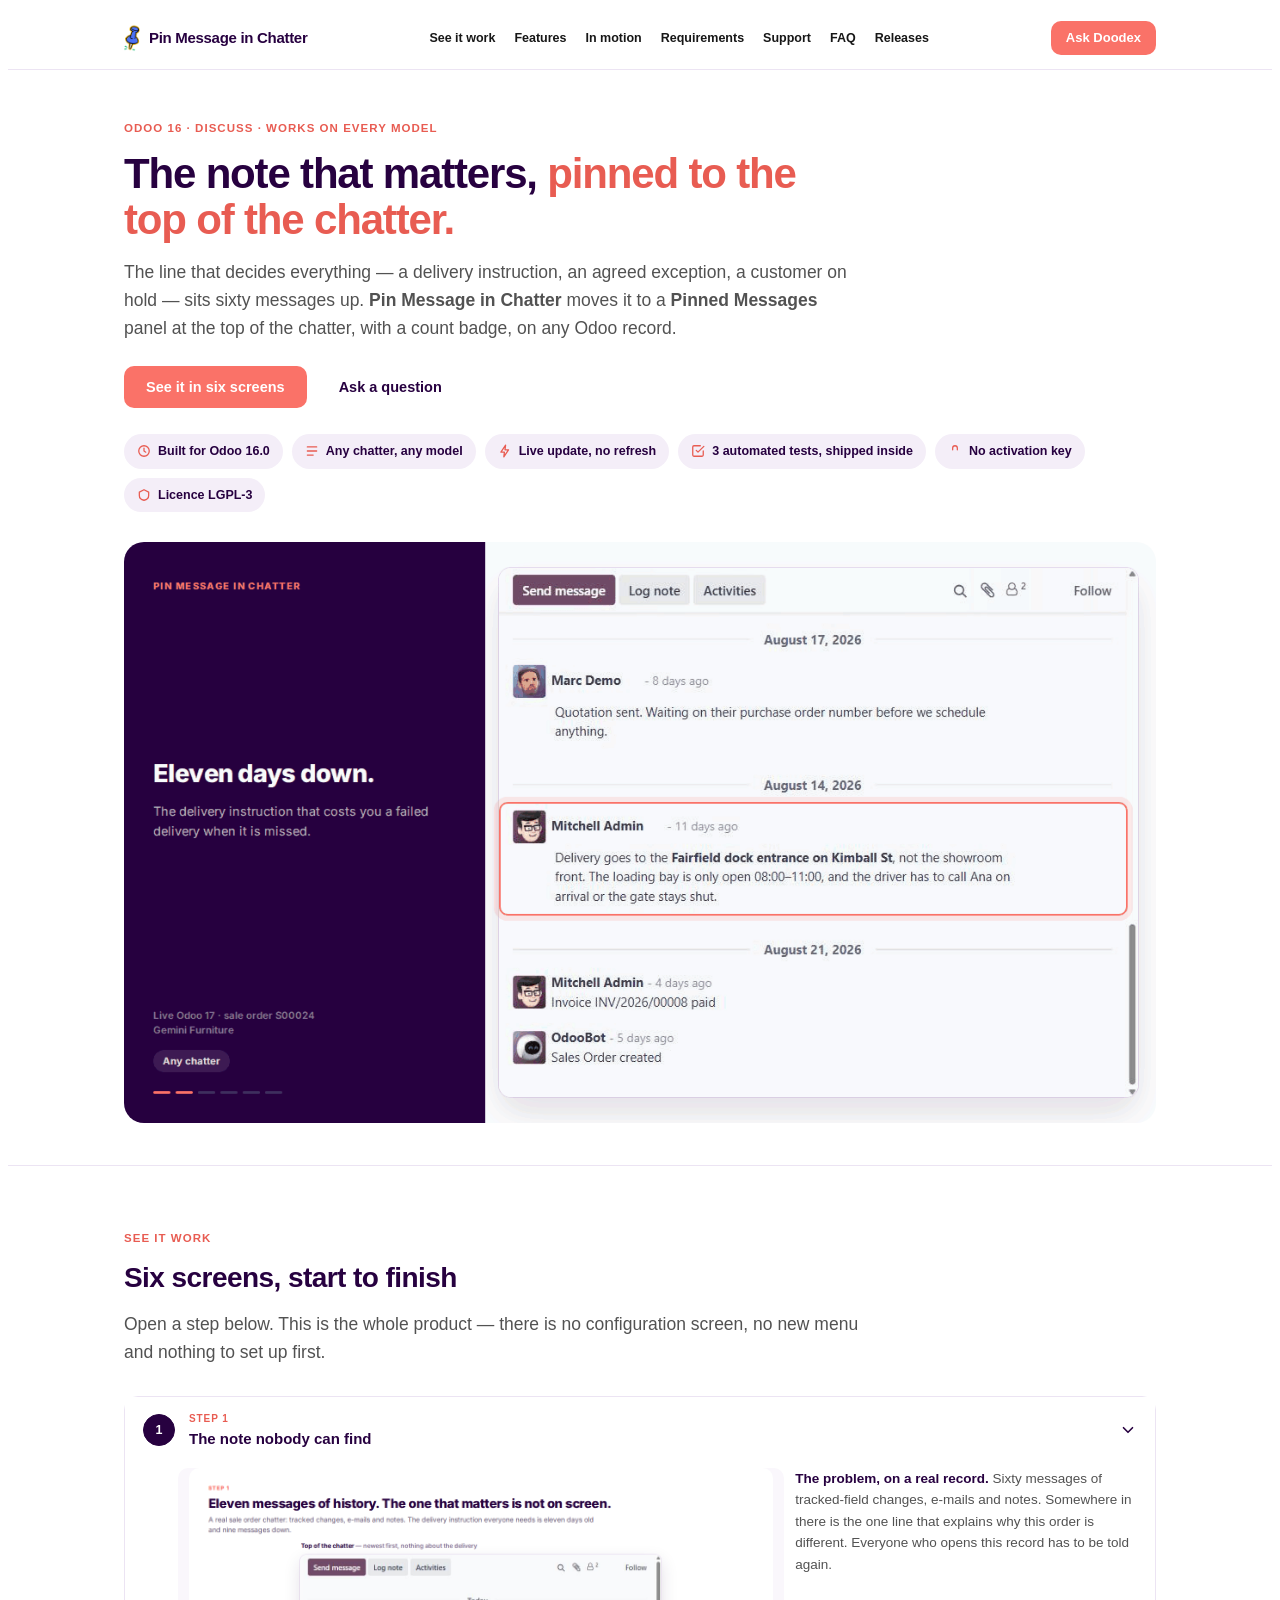
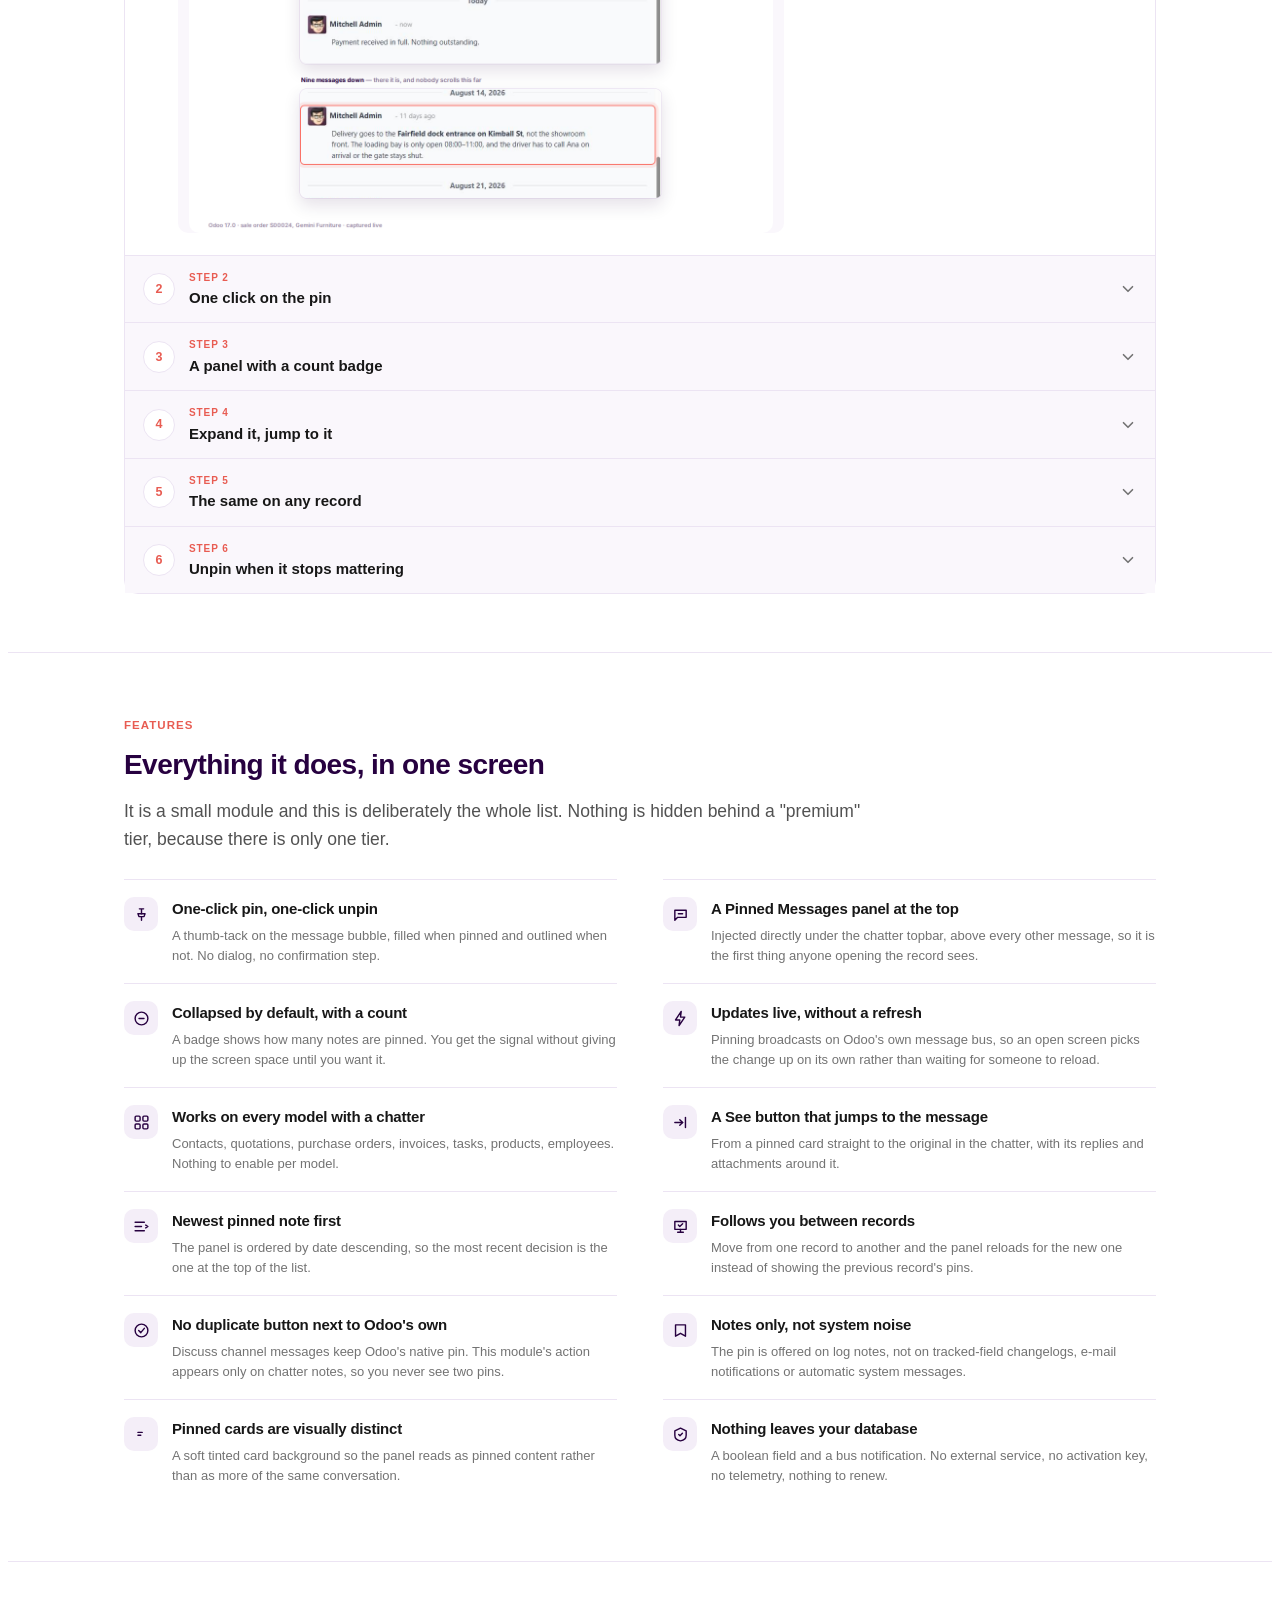
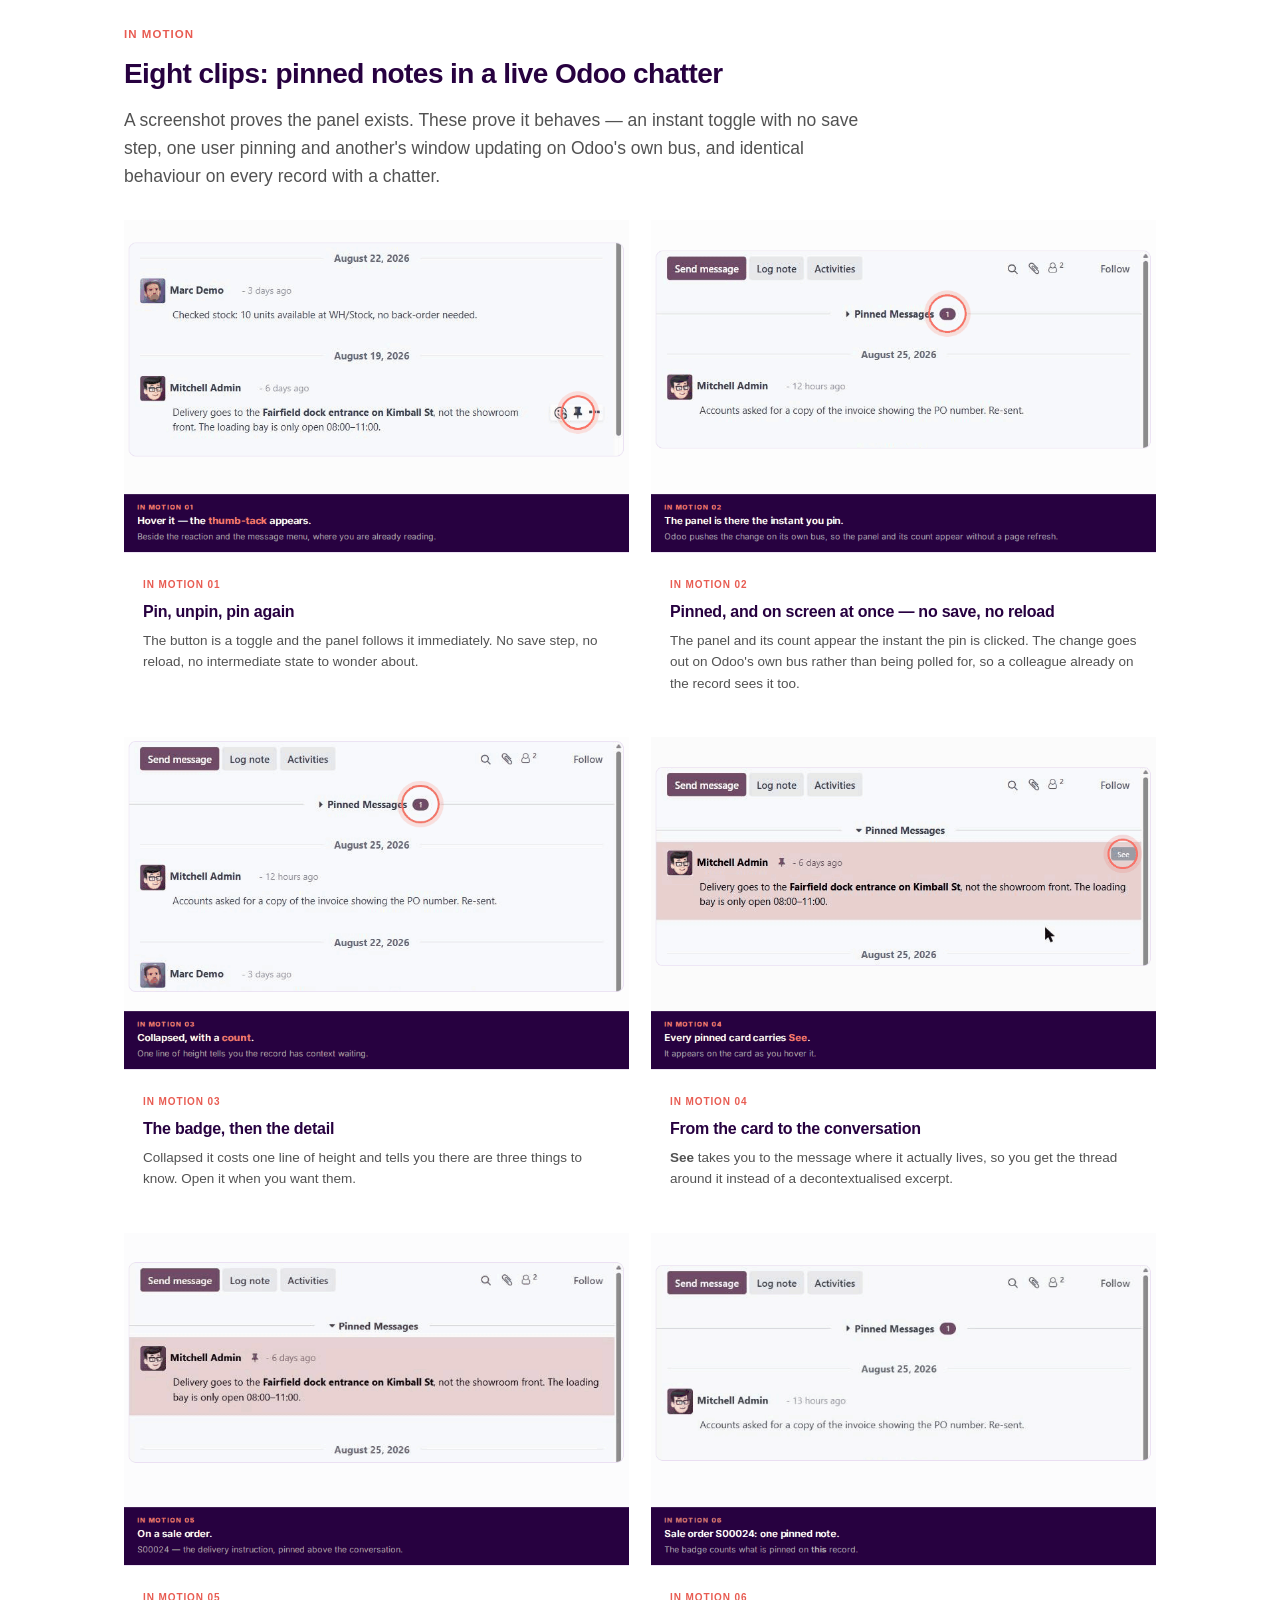
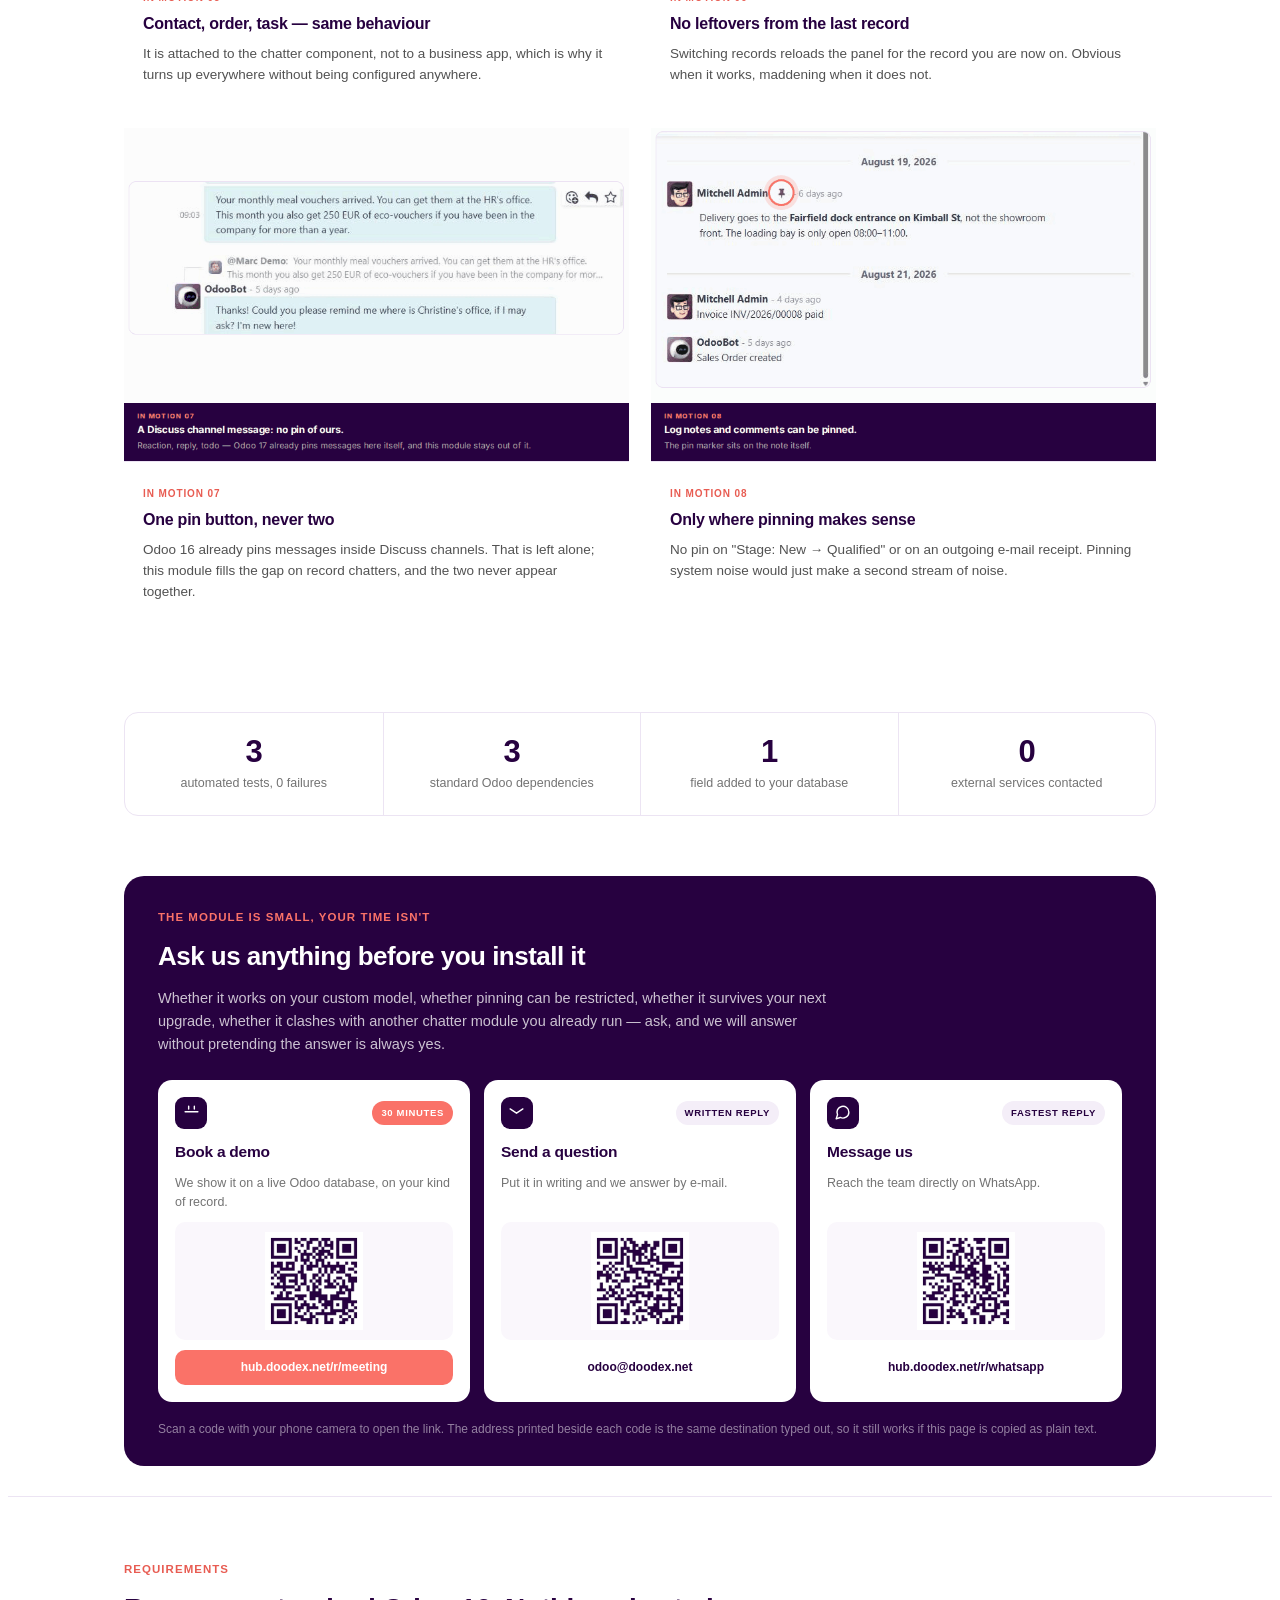
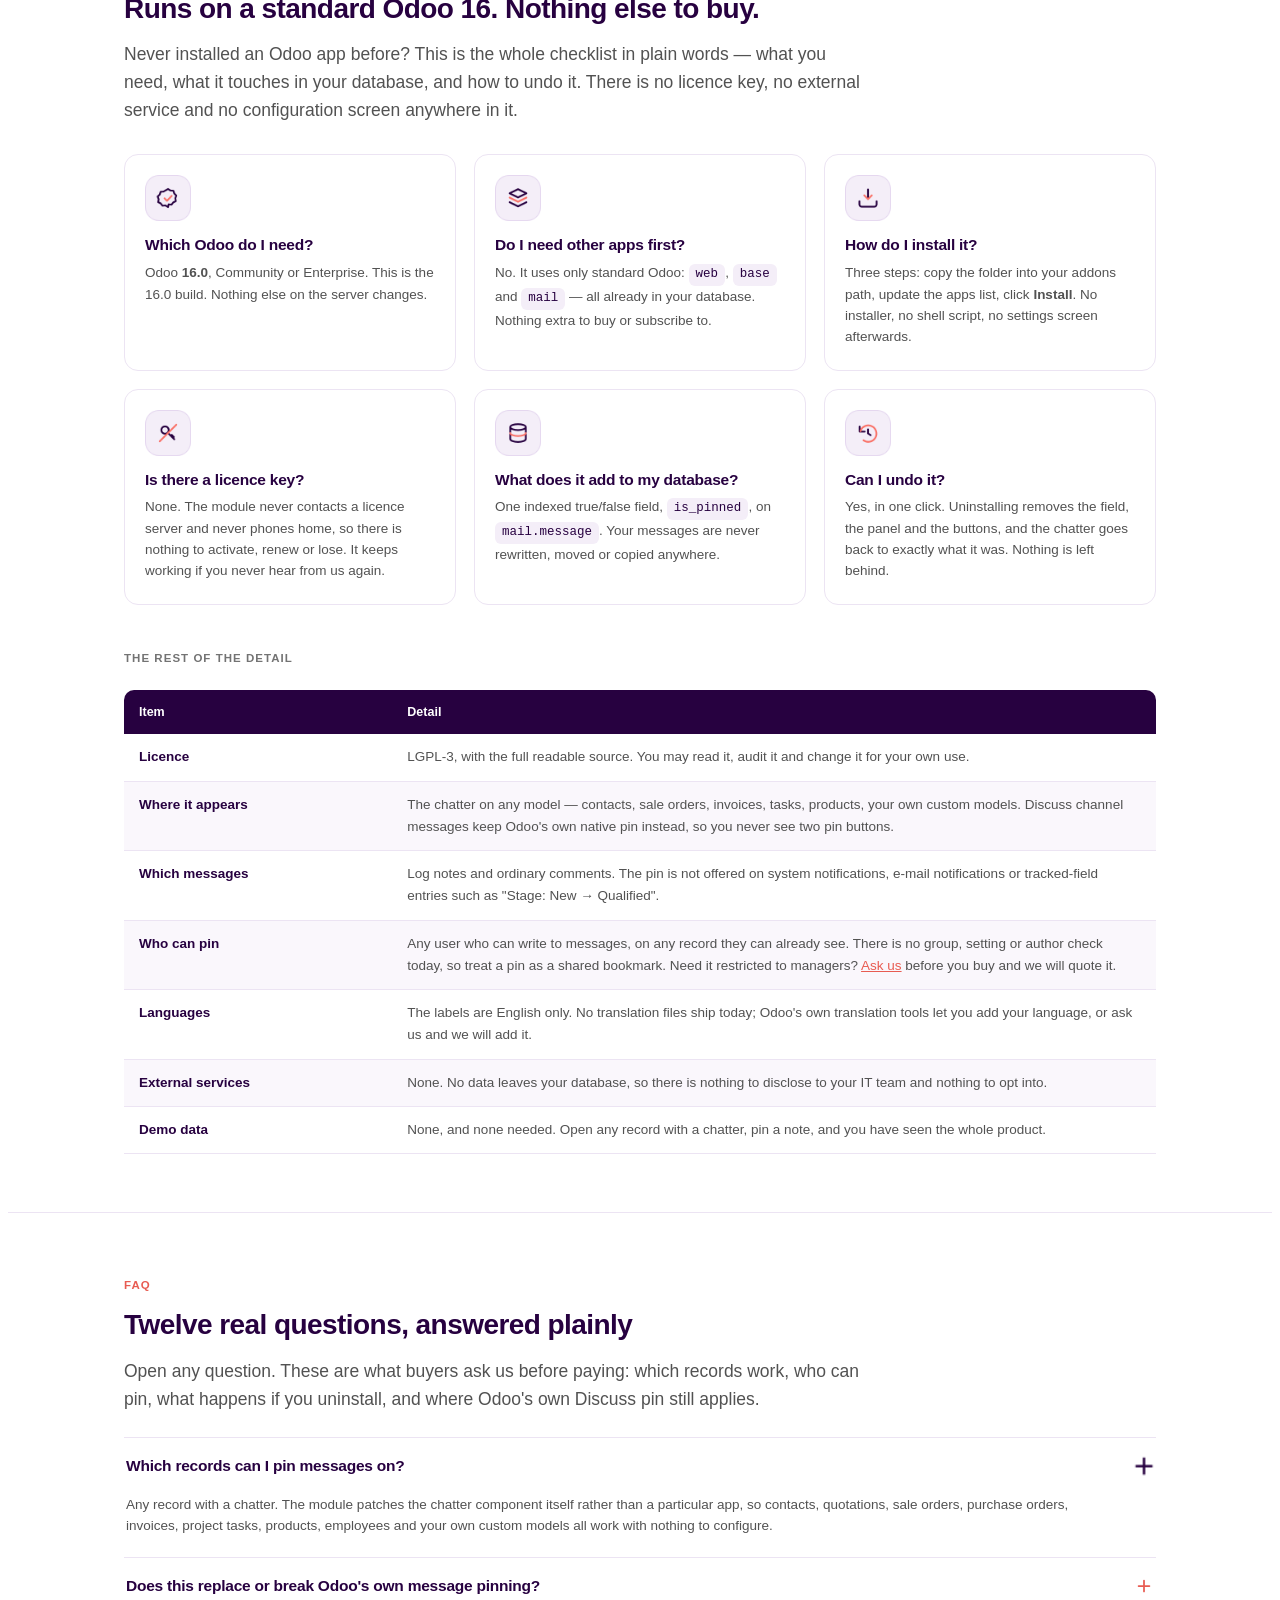
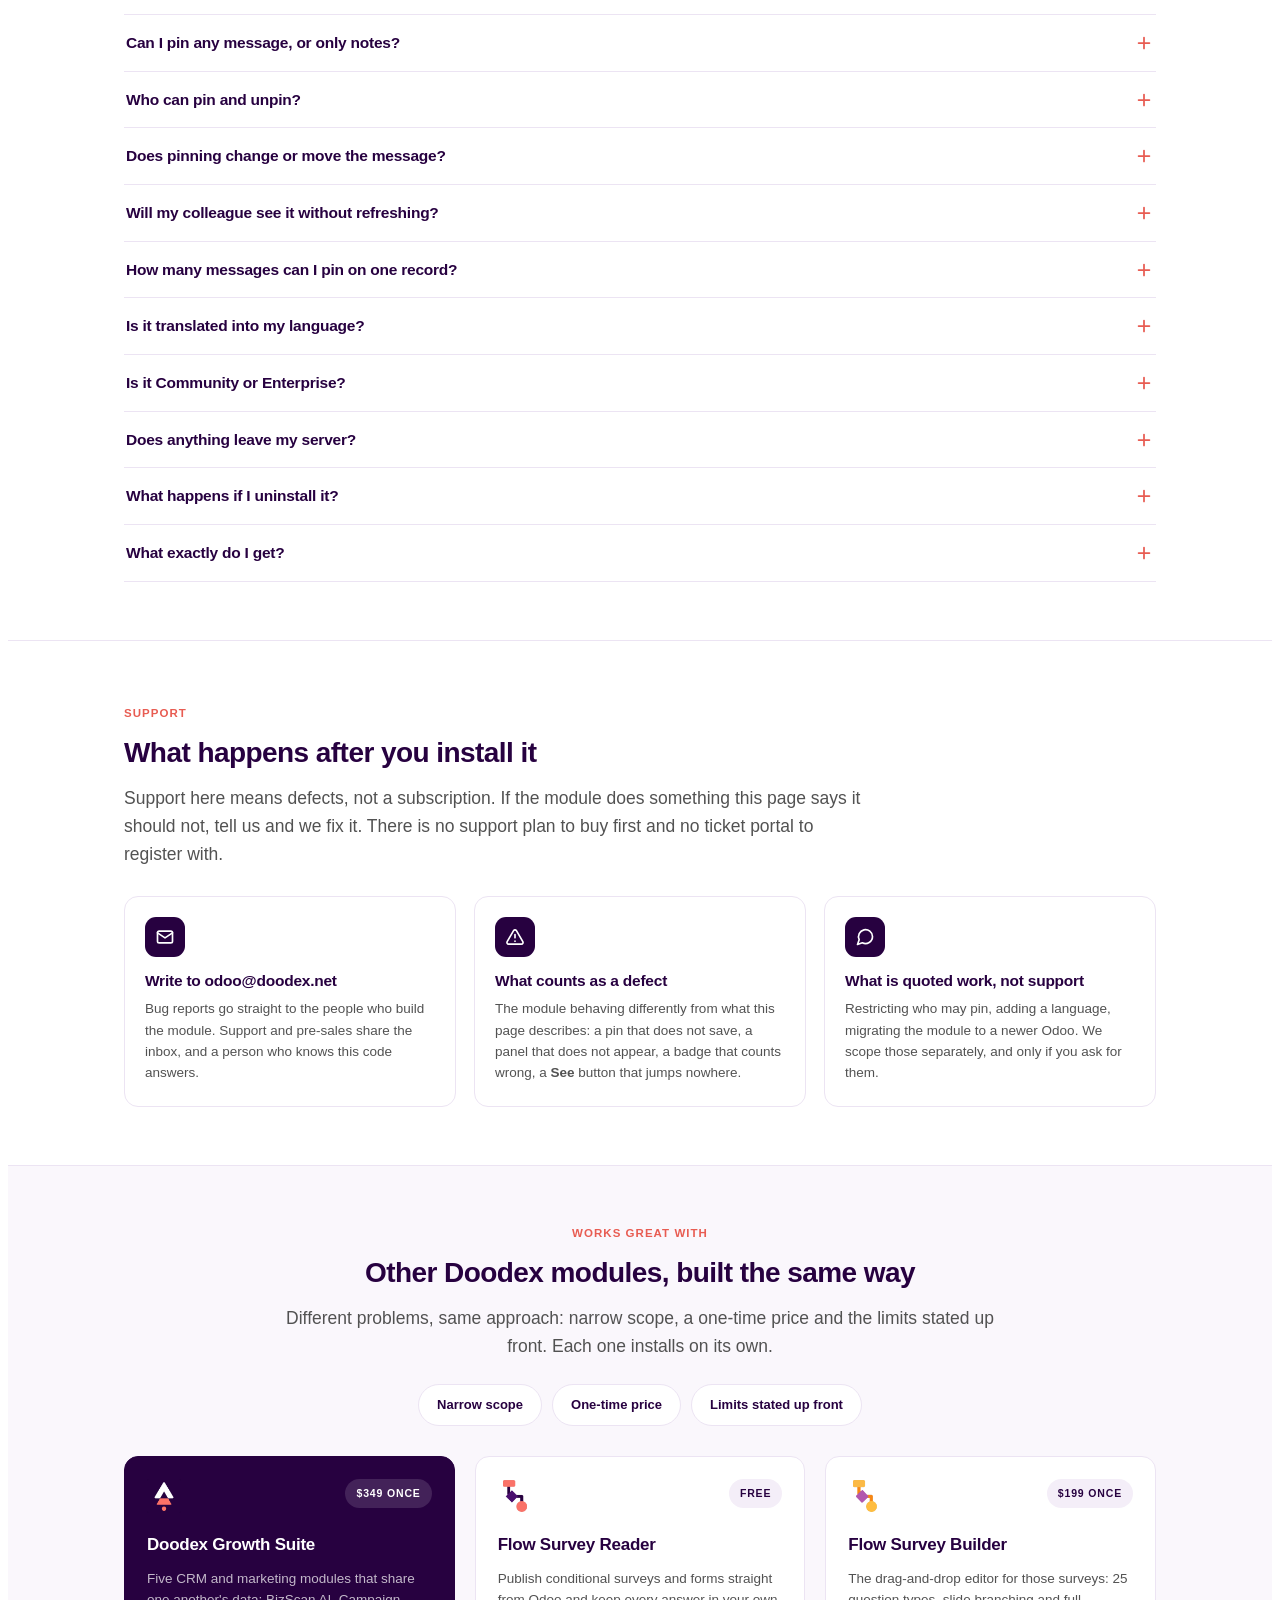
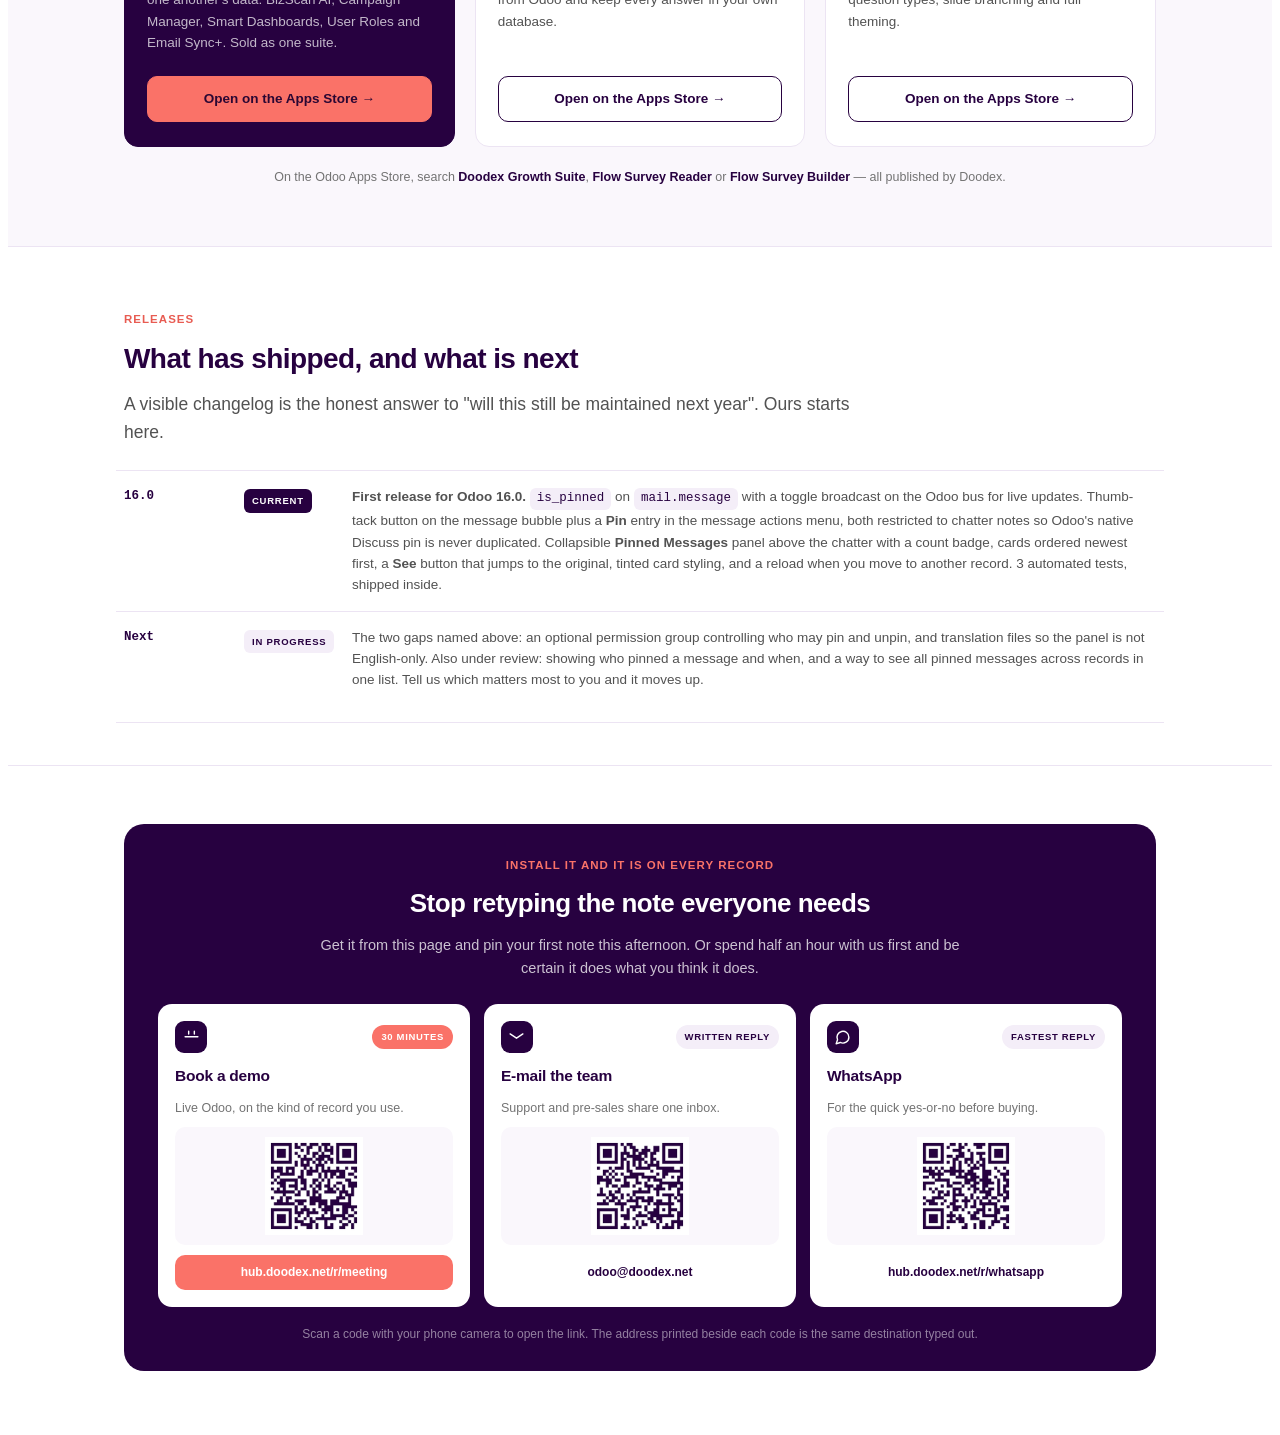
==== commit c1de1d6d: "[fix]: pin_message: update index.html" ====
--- a/pin_message/static/description/index.html
+++ b/pin_message/static/description/index.html
@@ -3,18 +3,18 @@
 <head>
 <meta charset="utf-8">
 <meta name="viewport" content="width=device-width, initial-scale=1">
-<title>Pin Message in Chatter for Odoo 17 &mdash; pin important log notes to the top of any record</title>
+<title>Pin Message in Chatter for Odoo 16 &mdash; pin important log notes to the top of any record</title>
 <meta
          name="description"
          content="Pin any log note in the Odoo chatter and it moves to a collapsible Pinned Messages panel
 at the top of the record, with a count badge and live updates. Works on every model.
-Odoo 17.0, by Doodex."
+Odoo 16.0, by Doodex."
       />
 </head>
 <body>
 <!--
   ==========================================================================
-  Pin Message in Chatter  &middot;  Odoo Apps Store listing  &middot;  Odoo 17.0
+  Pin Message in Chatter  &middot;  Odoo Apps Store listing &middot; Odoo 16.0
   Doodex  &middot;  odoo@doodex.net
 
   SOURCE OF TRUTH. Edit this file, then run:
@@ -124,7 +124,8 @@
                      <a href="#pmc-features" style="color:#171717;text-decoration:none;font-size:12.5px;font-weight:600;padding:7px 9px;border-radius:9999px;white-space:nowrap;margin-right:1px;margin-bottom:1px">Features</a>
                      <a href="#pmc-detail" style="color:#171717;text-decoration:none;font-size:12.5px;font-weight:600;padding:7px 9px;border-radius:9999px;white-space:nowrap;margin-right:1px;margin-bottom:1px">In motion</a>
                      <a href="#pmc-requirements" style="color:#171717;text-decoration:none;font-size:12.5px;font-weight:600;padding:7px 9px;border-radius:9999px;white-space:nowrap;margin-right:1px;margin-bottom:1px">Requirements</a>
-                     <a href="#pmc-faq" style="color:#171717;text-decoration:none;font-size:12.5px;font-weight:600;padding:7px 9px;border-radius:9999px;white-space:nowrap;margin-right:1px;margin-bottom:1px">FAQ</a>
+                     <a href="#pmc-support" style="color:#171717;text-decoration:none;font-size:12.5px;font-weight:600;padding:7px 9px;border-radius:9999px;white-space:nowrap;margin-right:1px;margin-bottom:1px">Support</a>
+               <a href="#pmc-faq" style="color:#171717;text-decoration:none;font-size:12.5px;font-weight:600;padding:7px 9px;border-radius:9999px;white-space:nowrap;margin-right:1px;margin-bottom:1px">FAQ</a>
                      <a href="#pmc-releases" style="color:#171717;text-decoration:none;font-size:12.5px;font-weight:600;padding:7px 9px;border-radius:9999px;white-space:nowrap;margin-bottom:1px">Releases</a>
                   </nav>
                   <a class="pmcbtn pmcbtn-1 hdr-cta d-inline-flex align-items-center justify-content-center" href="mailto:odoo@doodex.net" style="color:rgb(255, 255, 255);font-weight:700;font-size:13px;text-decoration:none;padding:9px 15px;border-radius:10px;line-height:1.25;background-color:#fa7268;margin-bottom:14px">Ask Doodex</a>
@@ -137,7 +138,7 @@
             <div class="wrap" style="max-width:1080px;margin:0px auto;padding:0px 24px">
                <div class="narrow" style="max-width:740px">
                   <p class="eyebrow" style="margin:0px 0px 13px;display:inline-block;font-size:11.5px;font-weight:800;letter-spacing:0.09em;text-transform:uppercase;color:#e85c52">
-                     Odoo 17 &middot; Discuss &middot; Works on every model
+                     Odoo 16 &middot; Discuss &middot; Works on every model
                   </p>
                   <h1 class="pmch1" style="color:#270140;letter-spacing:-0.028em;margin:0px;font-family:inherit;font-size:42px;font-weight:800;line-height:1.1">
                      The note that matters,
@@ -157,15 +158,15 @@
                   </div>
                </div>
                <div class="trust d-flex flex-wrap" style="margin-top:26px;margin-bottom:-9px">
-                  <span class="chip d-inline-flex align-items-center" style="font-size:12.5px;font-weight:600;color:#270140;padding:7px 13px;border-radius:9999px;background-color:#f4eef8;margin-right:9px;margin-bottom:9px"><img src="./assets/icons/ic-chip-77e7e0.png" width="14" height="14" alt="" loading="lazy" style="max-width:none;display:inline-block;width:14px;height:14px;vertical-align:middle;min-width:14px;margin-right:7px" class="flex-shrink-0">Built for Odoo 17.0</span>
+                  <span class="chip d-inline-flex align-items-center" style="font-size:12.5px;font-weight:600;color:#270140;padding:7px 13px;border-radius:9999px;background-color:#f4eef8;margin-right:9px;margin-bottom:9px"><img src="./assets/icons/ic-chip-77e7e0.png" width="14" height="14" alt="" loading="lazy" style="max-width:none;display:inline-block;width:14px;height:14px;vertical-align:middle;min-width:14px;margin-right:7px" class="flex-shrink-0">Built for Odoo 16.0</span>
                   <span class="chip d-inline-flex align-items-center" style="font-size:12.5px;font-weight:600;color:#270140;padding:7px 13px;border-radius:9999px;background-color:#f4eef8;margin-right:9px;margin-bottom:9px"><img src="./assets/icons/ic-chip-89338c.png" width="14" height="14" alt="" loading="lazy" style="max-width:none;display:inline-block;width:14px;height:14px;vertical-align:middle;min-width:14px;margin-right:7px" class="flex-shrink-0">Any chatter, any model</span>
                   <span class="chip d-inline-flex align-items-center" style="font-size:12.5px;font-weight:600;color:#270140;padding:7px 13px;border-radius:9999px;background-color:#f4eef8;margin-right:9px;margin-bottom:9px"><img src="./assets/icons/ic-chip-6d61f9.png" width="14" height="14" alt="" loading="lazy" style="max-width:none;display:inline-block;width:14px;height:14px;vertical-align:middle;min-width:14px;margin-right:7px" class="flex-shrink-0">Live update, no refresh</span>
-                  <span class="chip d-inline-flex align-items-center" style="font-size:12.5px;font-weight:600;color:#270140;padding:7px 13px;border-radius:9999px;background-color:#f4eef8;margin-right:9px;margin-bottom:9px"><img src="./assets/icons/ic-chip-a2329a.png" width="14" height="14" alt="" loading="lazy" style="max-width:none;display:inline-block;width:14px;height:14px;vertical-align:middle;min-width:14px;margin-right:7px" class="flex-shrink-0">3 automated tests, 0 failures</span>
+                  <span class="chip d-inline-flex align-items-center" style="font-size:12.5px;font-weight:600;color:#270140;padding:7px 13px;border-radius:9999px;background-color:#f4eef8;margin-right:9px;margin-bottom:9px"><img src="./assets/icons/ic-chip-a2329a.png" width="14" height="14" alt="" loading="lazy" style="max-width:none;display:inline-block;width:14px;height:14px;vertical-align:middle;min-width:14px;margin-right:7px" class="flex-shrink-0">3 automated tests, shipped inside</span>
                   <span class="chip d-inline-flex align-items-center" style="font-size:12.5px;font-weight:600;color:#270140;padding:7px 13px;border-radius:9999px;background-color:#f4eef8;margin-right:9px;margin-bottom:9px"><img src="./assets/icons/ic-chip-116960.png" width="14" height="14" alt="" loading="lazy" style="max-width:none;display:inline-block;width:14px;height:14px;vertical-align:middle;min-width:14px;margin-right:7px" class="flex-shrink-0">No activation key</span>
                   <span class="chip d-inline-flex align-items-center" style="font-size:12.5px;font-weight:600;color:#270140;padding:7px 13px;border-radius:9999px;background-color:#f4eef8;margin-bottom:9px"><img src="./assets/icons/ic-chip-1750a9.png" width="14" height="14" alt="" loading="lazy" style="max-width:none;display:inline-block;width:14px;height:14px;vertical-align:middle;min-width:14px;margin-right:7px" class="flex-shrink-0">Licence LGPL-3</span>
                </div>
                <figure style="margin:30px 0 0;border-radius:20px">
-                  <img src="./assets/gifs/hero-pin-note.gif" alt="A delivery instruction eleven messages down the chatter of Odoo 17 sale order S00024 being pinned, moving to the Pinned Messages panel at the top with a count badge, and the See button jumping back to the original message." style="max-width:100%;border-radius:20px">
+                  <img src="./assets/gifs/hero-pin-note.gif" alt="A delivery instruction eleven messages down the chatter of a sale order being pinned, moving to the Pinned Messages panel at the top with a count badge, and the See button jumping back to the original message." style="max-width:100%;border-radius:20px">
                </figure>
             </div>
          </section>
@@ -207,7 +208,7 @@
                      </summary>
                      <div class="scbody row g-0 align-items-start" style="padding:4px 18px 22px 64px;margin-left:-11px;margin-right:-11px;margin-bottom:-22px">
                         <div class="scshot col-12 col-md-7" style="border-radius:10px;background-color:#faf7fc;min-width:62.5%;padding-left:11px;padding-right:11px;margin-bottom:22px">
-                           <img src="./assets/screenshots/sc-01-buried-note.png" alt="Two crops of the same Odoo 17 sale order chatter: the top, where nothing mentions the delivery, and nine messages down, where the eleven-day-old delivery instruction sits outlined in coral." style="max-width:100%;display:block;width:100%;height:auto;border-radius:10px">
+                           <img src="./assets/screenshots/sc-01-buried-note.png" alt="Two crops of the same sale order chatter: the top, where nothing mentions the delivery, and nine messages down, where the eleven-day-old delivery instruction sits outlined in coral." style="max-width:100%;display:block;width:100%;height:auto;border-radius:10px">
                         </div>
                         <p class="sccap col-12 col-md" style="margin:0px;font-size:13.5px;line-height:1.6;color:#525252;padding-left:11px;padding-right:11px;margin-bottom:22px">
                            <b style="color:#270140">The problem, on a real record.</b> Sixty messages
@@ -498,7 +499,7 @@
                <div class="gcards row g-0" style="margin-top:30px;margin-left:-11px;margin-right:-11px;margin-bottom:-22px">
                   <div class="col-12 col-md-6" style="padding-left:11px;padding-right:11px;margin-bottom:22px"><div class="gcard" style="border-radius:14px;background-color:rgb(255, 255, 255);height:100%">
                      <div class="shot" style="border-bottom:1px solid #ece4f3;background-color:#faf7fc">
-                        <img src="./assets/gifs/feat-01-toggle.gif" alt="A log note in the Odoo 17 chatter: the thumb-tack appears on hover, one click pins it and adds a pin marker beside the author, and the same click unpins it." loading="lazy" style="max-width:100%;display:block;width:100%;height:auto">
+                        <img src="./assets/gifs/feat-01-toggle.gif" alt="A log note in the Odoo chatter: the thumb-tack appears on hover, one click pins it and adds a pin marker beside the author, and the same click unpins it." loading="lazy" style="max-width:100%;display:block;width:100%;height:auto">
                      </div>
                      <div class="body" style="padding:17px 19px 21px">
                         <span class="n" style="display:inline-block;font-size:10px;font-weight:800;letter-spacing:0.09em;text-transform:uppercase;color:#e85c52;margin-bottom:5px">In motion 01</span>
@@ -513,7 +514,7 @@
 
                   <div class="col-12 col-md-6" style="padding-left:11px;padding-right:11px;margin-bottom:22px"><div class="gcard" style="border-radius:14px;background-color:rgb(255, 255, 255);height:100%">
                      <div class="shot" style="border-bottom:1px solid #ece4f3;background-color:#faf7fc">
-                        <img src="./assets/gifs/feat-02-realtime.gif" alt="The Odoo 17 chatter before and after pinning: no panel, then the Pinned Messages panel with its count badge, with no page reload in between." loading="lazy" style="max-width:100%;display:block;width:100%;height:auto">
+                        <img src="./assets/gifs/feat-02-realtime.gif" alt="The Odoo chatter before and after pinning: no panel, then the Pinned Messages panel with its count badge, with no page reload in between." loading="lazy" style="max-width:100%;display:block;width:100%;height:auto">
                      </div>
                      <div class="body" style="padding:17px 19px 21px">
                         <span class="n" style="display:inline-block;font-size:10px;font-weight:800;letter-spacing:0.09em;text-transform:uppercase;color:#e85c52;margin-bottom:5px">In motion 02</span>
@@ -598,7 +599,7 @@
                         <span class="n" style="display:inline-block;font-size:10px;font-weight:800;letter-spacing:0.09em;text-transform:uppercase;color:#e85c52;margin-bottom:5px">In motion 07</span>
                         <h3 style="color:#270140;letter-spacing:-0.015em;margin:0px;font-family:inherit;font-size:16px;margin-bottom:5px">One pin button, never two</h3>
                         <p style="margin:0px;font-size:13.5px;color:#525252;line-height:1.58">
-                           Odoo 17 already pins messages inside Discuss
+                           Odoo 16 already pins messages inside Discuss
                            channels. That is left alone; this module fills the
                            gap on record chatters, and the two never appear
                            together.
@@ -672,7 +673,7 @@
                         </div>
                         <h3 class="qr-h" style="color:#270140;letter-spacing:-0.015em;margin:0px;font-family:inherit;font-size:15.5px;margin-bottom:10px">Book a demo</h3>
                         <p class="qr-p" style="margin:0px;font-size:12.5px;line-height:1.5;color:#737373;margin-bottom:10px">
-                           We show it on a live Odoo 17, on your kind of record.
+                           We show it on a live Odoo database, on your kind of record.
                         </p>
                         <span class="qr-code" aria-label="QR code for the Doodex booking page" style="display:block;border-radius:10px;padding:10px;margin-top:auto;background-color:#faf7fc;margin-bottom:10px"><img src="./assets/icons/qr-meeting.png" alt="QR code encoding hub.doodex.net/r/meeting" width="98" height="98" style="max-width:100%;display:block;width:98px;height:auto;margin:0px auto"></span>
                         <a class="pmcbtn pmcbtn-1 qr-btn d-inline-flex align-items-center justify-content-center" style="color:rgb(255, 255, 255);font-weight:700;font-size:12px;text-decoration:none;padding:10px;border-radius:10px;line-height:1.25;width:100%;text-align:center;background-color:#fa7268">hub.doodex.net<wbr style="margin-right:8px">/r/meeting</a>
@@ -717,7 +718,7 @@
             <div class="wrap" style="max-width:1080px;margin:0px auto;padding:0px 24px">
                <p class="eyebrow" style="margin:0px 0px 13px;display:inline-block;font-size:11.5px;font-weight:800;letter-spacing:0.09em;text-transform:uppercase;color:#e85c52">Requirements</p>
                <h2 class="pmch2" style="color:#270140;letter-spacing:-0.02em;margin:0px;font-family:inherit;font-size:28px;font-weight:800;line-height:1.2">
-                  Runs on a standard Odoo 17. Nothing else to buy.
+                  Runs on a standard Odoo 16. Nothing else to buy.
                </h2>
                <p class="pmclead narrow" style="margin:0px;max-width:740px;font-size:17.5px;line-height:1.6;color:#525252;margin-top:15px">
                   Never installed an Odoo app before? This is the whole
@@ -732,9 +733,7 @@
                      <img src="./assets/icons/req-odoo-version.png" alt="A violet badge with a coral tick." loading="lazy" width="46" height="46" style="max-width:100%;width:46px;height:46px;display:block;margin:0px 0px 14px">
                      <h3 style="color:#270140;letter-spacing:-0.015em;margin:0px;font-family:inherit;font-size:15.5px;line-height:1.35;margin-bottom:6px">Which Odoo do I need?</h3>
                      <p style="margin:0px;font-size:13.5px;color:#525252;line-height:1.58">
-                        Odoo <b>17.0</b>, Community or Enterprise. This is the
-                        17.0 build, module version
-                        <span class="fld" style="display:inline-block;font-family:ui-monospace, &quot;SF Mono&quot;, Menlo, Consolas, monospace;font-size:12.5px;color:#270140;padding:1px 7px;border-radius:6px;background-color:#f4eef8">17.0.1.0</span>. Nothing else on the
+                        Odoo <b>16.0</b>, Community or Enterprise. This is the 16.0 build. Nothing else on the
                         server changes.
                      </p>
                   </div></div>
@@ -885,7 +884,7 @@
                <div class="faq" style="margin-top:24px;border-top:1px solid #ece4f3">
                   <details class="qa" open="" style="border-bottom:1px solid #ece4f3">
                      <summary class="qsum d-flex align-items-start justify-content-between" style="padding:17px 2px">
-                        <h3 style="color:#270140;letter-spacing:-0.015em;margin:0px;font-family:inherit;font-size:15.5px;font-weight:700;line-height:1.4;margin-right:18px">Which records can I pin messages on?</h3>
+                        <h4 style="color:#270140;letter-spacing:-0.015em;margin:0px;font-family:inherit;font-size:15.5px;font-weight:700;line-height:1.4;margin-right:18px">Which records can I pin messages on?</h4>
                         <img src="./assets/icons/ic-qsign-a203d5.png" width="28" height="28" alt="" loading="lazy" style="max-width:none;width:28px;height:28px;margin-top:-3px;color:#270140;display:inline-block;vertical-align:middle;margin-bottom:-4px;margin-left:-4px;margin-right:-4px" class="qsign">
                      </summary>
                      <div class="qans" style="padding:0px 46px 20px 2px;display:block">
@@ -902,15 +901,15 @@
 
                   <details class="qa" style="border-bottom:1px solid #ece4f3">
                      <summary class="qsum d-flex align-items-start justify-content-between" style="padding:17px 2px">
-                        <h3 style="color:#270140;letter-spacing:-0.015em;margin:0px;font-family:inherit;font-size:15.5px;font-weight:700;line-height:1.4;margin-right:18px">
+                        <h4 style="color:#270140;letter-spacing:-0.015em;margin:0px;font-family:inherit;font-size:15.5px;font-weight:700;line-height:1.4;margin-right:18px">
                            Does this replace or break Odoo's own message
                            pinning?
-                        </h3>
+                        </h4>
                         <img src="./assets/icons/ic-qsign-566104.png" width="20" height="20" alt="" loading="lazy" style="max-width:none;width:20px;height:20px;margin-top:1px;color:#e85c52;display:inline-block;vertical-align:middle" class="qsign">
                      </summary>
                      <div class="qans" style="padding:0px 46px 20px 2px">
                         <p style="margin:0px;font-size:13.5px;line-height:1.62;color:#525252">
-                           Neither. Odoo 17 pins messages inside Discuss
+                           Neither. Odoo 16 pins messages inside Discuss
                            channels, and that is untouched. This module adds the
                            equivalent for record chatters, and its button is
                            deliberately hidden on discussion messages so you
@@ -921,7 +920,7 @@
 
                   <details class="qa" style="border-bottom:1px solid #ece4f3">
                      <summary class="qsum d-flex align-items-start justify-content-between" style="padding:17px 2px">
-                        <h3 style="color:#270140;letter-spacing:-0.015em;margin:0px;font-family:inherit;font-size:15.5px;font-weight:700;line-height:1.4;margin-right:18px">Can I pin any message, or only notes?</h3>
+                        <h4 style="color:#270140;letter-spacing:-0.015em;margin:0px;font-family:inherit;font-size:15.5px;font-weight:700;line-height:1.4;margin-right:18px">Can I pin any message, or only notes?</h4>
                         <img src="./assets/icons/ic-qsign-566104.png" width="20" height="20" alt="" loading="lazy" style="max-width:none;width:20px;height:20px;margin-top:1px;color:#e85c52;display:inline-block;vertical-align:middle" class="qsign">
                      </summary>
                      <div class="qans" style="padding:0px 46px 20px 2px">
@@ -938,7 +937,7 @@
 
                   <details class="qa" style="border-bottom:1px solid #ece4f3">
                      <summary class="qsum d-flex align-items-start justify-content-between" style="padding:17px 2px">
-                        <h3 style="color:#270140;letter-spacing:-0.015em;margin:0px;font-family:inherit;font-size:15.5px;font-weight:700;line-height:1.4;margin-right:18px">Who can pin and unpin?</h3>
+                        <h4 style="color:#270140;letter-spacing:-0.015em;margin:0px;font-family:inherit;font-size:15.5px;font-weight:700;line-height:1.4;margin-right:18px">Who can pin and unpin?</h4>
                         <img src="./assets/icons/ic-qsign-566104.png" width="20" height="20" alt="" loading="lazy" style="max-width:none;width:20px;height:20px;margin-top:1px;color:#e85c52;display:inline-block;vertical-align:middle" class="qsign">
                      </summary>
                      <div class="qans" style="padding:0px 46px 20px 2px">
@@ -959,7 +958,7 @@
 
                   <details class="qa" style="border-bottom:1px solid #ece4f3">
                      <summary class="qsum d-flex align-items-start justify-content-between" style="padding:17px 2px">
-                        <h3 style="color:#270140;letter-spacing:-0.015em;margin:0px;font-family:inherit;font-size:15.5px;font-weight:700;line-height:1.4;margin-right:18px">Does pinning change or move the message?</h3>
+                        <h4 style="color:#270140;letter-spacing:-0.015em;margin:0px;font-family:inherit;font-size:15.5px;font-weight:700;line-height:1.4;margin-right:18px">Does pinning change or move the message?</h4>
                         <img src="./assets/icons/ic-qsign-566104.png" width="20" height="20" alt="" loading="lazy" style="max-width:none;width:20px;height:20px;margin-top:1px;color:#e85c52;display:inline-block;vertical-align:middle" class="qsign">
                      </summary>
                      <div class="qans" style="padding:0px 46px 20px 2px">
@@ -974,7 +973,7 @@
 
                   <details class="qa" style="border-bottom:1px solid #ece4f3">
                      <summary class="qsum d-flex align-items-start justify-content-between" style="padding:17px 2px">
-                        <h3 style="color:#270140;letter-spacing:-0.015em;margin:0px;font-family:inherit;font-size:15.5px;font-weight:700;line-height:1.4;margin-right:18px">Will my colleague see it without refreshing?</h3>
+                        <h4 style="color:#270140;letter-spacing:-0.015em;margin:0px;font-family:inherit;font-size:15.5px;font-weight:700;line-height:1.4;margin-right:18px">Will my colleague see it without refreshing?</h4>
                         <img src="./assets/icons/ic-qsign-566104.png" width="20" height="20" alt="" loading="lazy" style="max-width:none;width:20px;height:20px;margin-top:1px;color:#e85c52;display:inline-block;vertical-align:middle" class="qsign">
                      </summary>
                      <div class="qans" style="padding:0px 46px 20px 2px">
@@ -988,7 +987,7 @@
 
                   <details class="qa" style="border-bottom:1px solid #ece4f3">
                      <summary class="qsum d-flex align-items-start justify-content-between" style="padding:17px 2px">
-                        <h3 style="color:#270140;letter-spacing:-0.015em;margin:0px;font-family:inherit;font-size:15.5px;font-weight:700;line-height:1.4;margin-right:18px">How many messages can I pin on one record?</h3>
+                        <h4 style="color:#270140;letter-spacing:-0.015em;margin:0px;font-family:inherit;font-size:15.5px;font-weight:700;line-height:1.4;margin-right:18px">How many messages can I pin on one record?</h4>
                         <img src="./assets/icons/ic-qsign-566104.png" width="20" height="20" alt="" loading="lazy" style="max-width:none;width:20px;height:20px;margin-top:1px;color:#e85c52;display:inline-block;vertical-align:middle" class="qsign">
                      </summary>
                      <div class="qans" style="padding:0px 46px 20px 2px">
@@ -1004,7 +1003,7 @@
 
                   <details class="qa" style="border-bottom:1px solid #ece4f3">
                      <summary class="qsum d-flex align-items-start justify-content-between" style="padding:17px 2px">
-                        <h3 style="color:#270140;letter-spacing:-0.015em;margin:0px;font-family:inherit;font-size:15.5px;font-weight:700;line-height:1.4;margin-right:18px">Is it translated into my language?</h3>
+                        <h4 style="color:#270140;letter-spacing:-0.015em;margin:0px;font-family:inherit;font-size:15.5px;font-weight:700;line-height:1.4;margin-right:18px">Is it translated into my language?</h4>
                         <img src="./assets/icons/ic-qsign-566104.png" width="20" height="20" alt="" loading="lazy" style="max-width:none;width:20px;height:20px;margin-top:1px;color:#e85c52;display:inline-block;vertical-align:middle" class="qsign">
                      </summary>
                      <div class="qans" style="padding:0px 46px 20px 2px">
@@ -1020,7 +1019,7 @@
 
                   <details class="qa" style="border-bottom:1px solid #ece4f3">
                      <summary class="qsum d-flex align-items-start justify-content-between" style="padding:17px 2px">
-                        <h3 style="color:#270140;letter-spacing:-0.015em;margin:0px;font-family:inherit;font-size:15.5px;font-weight:700;line-height:1.4;margin-right:18px">Is it Community or Enterprise?</h3>
+                        <h4 style="color:#270140;letter-spacing:-0.015em;margin:0px;font-family:inherit;font-size:15.5px;font-weight:700;line-height:1.4;margin-right:18px">Is it Community or Enterprise?</h4>
                         <img src="./assets/icons/ic-qsign-566104.png" width="20" height="20" alt="" loading="lazy" style="max-width:none;width:20px;height:20px;margin-top:1px;color:#e85c52;display:inline-block;vertical-align:middle" class="qsign">
                      </summary>
                      <div class="qans" style="padding:0px 46px 20px 2px">
@@ -1036,7 +1035,7 @@
 
                   <details class="qa" style="border-bottom:1px solid #ece4f3">
                      <summary class="qsum d-flex align-items-start justify-content-between" style="padding:17px 2px">
-                        <h3 style="color:#270140;letter-spacing:-0.015em;margin:0px;font-family:inherit;font-size:15.5px;font-weight:700;line-height:1.4;margin-right:18px">Does anything leave my server?</h3>
+                        <h4 style="color:#270140;letter-spacing:-0.015em;margin:0px;font-family:inherit;font-size:15.5px;font-weight:700;line-height:1.4;margin-right:18px">Does anything leave my server?</h4>
                         <img src="./assets/icons/ic-qsign-566104.png" width="20" height="20" alt="" loading="lazy" style="max-width:none;width:20px;height:20px;margin-top:1px;color:#e85c52;display:inline-block;vertical-align:middle" class="qsign">
                      </summary>
                      <div class="qans" style="padding:0px 46px 20px 2px">
@@ -1051,7 +1050,7 @@
 
                   <details class="qa" style="border-bottom:1px solid #ece4f3">
                      <summary class="qsum d-flex align-items-start justify-content-between" style="padding:17px 2px">
-                        <h3 style="color:#270140;letter-spacing:-0.015em;margin:0px;font-family:inherit;font-size:15.5px;font-weight:700;line-height:1.4;margin-right:18px">What happens if I uninstall it?</h3>
+                        <h4 style="color:#270140;letter-spacing:-0.015em;margin:0px;font-family:inherit;font-size:15.5px;font-weight:700;line-height:1.4;margin-right:18px">What happens if I uninstall it?</h4>
                         <img src="./assets/icons/ic-qsign-566104.png" width="20" height="20" alt="" loading="lazy" style="max-width:none;width:20px;height:20px;margin-top:1px;color:#e85c52;display:inline-block;vertical-align:middle" class="qsign">
                      </summary>
                      <div class="qans" style="padding:0px 46px 20px 2px">
@@ -1068,7 +1067,7 @@
 
                   <details class="qa" style="border-bottom:1px solid #ece4f3">
                      <summary class="qsum d-flex align-items-start justify-content-between" style="padding:17px 2px">
-                        <h3 style="color:#270140;letter-spacing:-0.015em;margin:0px;font-family:inherit;font-size:15.5px;font-weight:700;line-height:1.4;margin-right:18px">What exactly do I get?</h3>
+                        <h4 style="color:#270140;letter-spacing:-0.015em;margin:0px;font-family:inherit;font-size:15.5px;font-weight:700;line-height:1.4;margin-right:18px">What exactly do I get?</h4>
                         <img src="./assets/icons/ic-qsign-566104.png" width="20" height="20" alt="" loading="lazy" style="max-width:none;width:20px;height:20px;margin-top:1px;color:#e85c52;display:inline-block;vertical-align:middle" class="qsign">
                      </summary>
                      <div class="qans" style="padding:0px 46px 20px 2px">
@@ -1083,6 +1082,67 @@
                         </p>
                      </div>
                   </details>
+               </div>
+            </div>
+         </section>
+
+         <!-- ============================== SUPPORT TERMS ==============================
+  Modelled on the Flow Builder listing's "What happens after you buy" block:
+  one sentence that defines what support means here, then three cards that say
+  where to write, what counts as a defect, and what is quoted work instead.
+  Layout is Pin Message's own - the .reqgrid 3-up card grid with the violet
+  icon tile from .qr-ico - so it reads as part of this page, not a transplant.
+  No duration is promised because none is contractually offered; the cards say
+  what IS true instead of inventing an SLA.
+================================================================================ -->
+         <section class="sec" id="pmc-support" style="padding:58px 0px;border-top:1px solid #ece4f3">
+            <div class="wrap" style="max-width:1080px;margin:0px auto;padding:0px 24px">
+               <p class="eyebrow" style="margin:0px 0px 13px;display:inline-block;font-size:11.5px;font-weight:800;letter-spacing:0.09em;text-transform:uppercase;color:#e85c52">Support</p>
+               <h2 class="pmch2" style="color:#270140;letter-spacing:-0.02em;margin:0px;font-family:inherit;font-size:28px;font-weight:800;line-height:1.2">What happens after you install it</h2>
+               <p class="pmclead narrow" style="margin:0px;max-width:740px;font-size:17.5px;line-height:1.6;color:#525252;margin-top:15px">
+                  Support here means defects, not a subscription. If the module
+                  does something this page says it should not, tell us and we
+                  fix it. There is no support plan to buy first and no ticket
+                  portal to register with.
+               </p>
+
+               <div class="supgrid row g-0" style="margin-top:28px;margin-left:-9px;margin-right:-9px;margin-bottom:-18px">
+                  <div class="col-12 col-md-4" style="padding-left:9px;padding-right:9px;margin-bottom:18px"><div class="supcard" style="border:1px solid #ece4f3;border-radius:14px;padding:20px 20px 22px;background-color:rgb(255, 255, 255);height:100%">
+                     <span class="supico d-inline-flex align-items-center justify-content-center flex-shrink-0" style="width:40px;height:40px;border-radius:11px;margin-bottom:14px;background-color:#270140;min-width:40px">
+                        <img src="./assets/icons/ic-supico-0af56b.png" width="20" height="20" alt="" loading="lazy" style="max-width:none;display:inline-block;width:20px;height:20px;vertical-align:middle">
+                     </span>
+                     <h3 style="color:#270140;letter-spacing:-0.015em;margin:0px;font-family:inherit;font-size:15.5px;line-height:1.35;margin-bottom:6px">Write to odoo@doodex.net</h3>
+                     <p style="margin:0px;font-size:13.5px;color:#525252;line-height:1.58">
+                        Bug reports go straight to the people who build the
+                        module. Support and pre-sales share the inbox, and a
+                        person who knows this code answers.
+                     </p>
+                  </div></div>
+
+                  <div class="col-12 col-md-4" style="padding-left:9px;padding-right:9px;margin-bottom:18px"><div class="supcard" style="border:1px solid #ece4f3;border-radius:14px;padding:20px 20px 22px;background-color:rgb(255, 255, 255);height:100%">
+                     <span class="supico d-inline-flex align-items-center justify-content-center flex-shrink-0" style="width:40px;height:40px;border-radius:11px;margin-bottom:14px;background-color:#270140;min-width:40px">
+                        <img src="./assets/icons/ic-supico-86b48f.png" width="20" height="20" alt="" loading="lazy" style="max-width:none;display:inline-block;width:20px;height:20px;vertical-align:middle">
+                     </span>
+                     <h3 style="color:#270140;letter-spacing:-0.015em;margin:0px;font-family:inherit;font-size:15.5px;line-height:1.35;margin-bottom:6px">What counts as a defect</h3>
+                     <p style="margin:0px;font-size:13.5px;color:#525252;line-height:1.58">
+                        The module behaving differently from what this page
+                        describes: a pin that does not save, a panel that does
+                        not appear, a badge that counts wrong, a
+                        <b>See</b> button that jumps nowhere.
+                     </p>
+                  </div></div>
+
+                  <div class="col-12 col-md-4" style="padding-left:9px;padding-right:9px;margin-bottom:18px"><div class="supcard" style="border:1px solid #ece4f3;border-radius:14px;padding:20px 20px 22px;background-color:rgb(255, 255, 255);height:100%">
+                     <span class="supico d-inline-flex align-items-center justify-content-center flex-shrink-0" style="width:40px;height:40px;border-radius:11px;margin-bottom:14px;background-color:#270140;min-width:40px">
+                        <img src="./assets/icons/ic-supico-94b5c2.png" width="20" height="20" alt="" loading="lazy" style="max-width:none;display:inline-block;width:20px;height:20px;vertical-align:middle">
+                     </span>
+                     <h3 style="color:#270140;letter-spacing:-0.015em;margin:0px;font-family:inherit;font-size:15.5px;line-height:1.35;margin-bottom:6px">What is quoted work, not support</h3>
+                     <p style="margin:0px;font-size:13.5px;color:#525252;line-height:1.58">
+                        Restricting who may pin, adding a language, migrating
+                        the module to a newer Odoo. We scope those separately,
+                        and only if you ask for them.
+                     </p>
+                  </div></div>
                </div>
             </div>
          </section>
@@ -1184,11 +1244,11 @@
                </p>
                <div class="rel" style="margin-top:24px">
                   <div class="relrow row g-0 align-items-start" style="padding:15px 0px;border-top:1px solid #ece4f3;margin-left:-8px;margin-right:-8px;margin-bottom:-16px">
-                     <div class="relver col-12 col-md-auto" style="font-family:ui-monospace, &quot;SF Mono&quot;, Menlo, Consolas, monospace;font-size:12.5px;font-weight:700;color:#270140;white-space:nowrap;min-width:120px;padding-left:8px;padding-right:8px;margin-bottom:16px">17.0.1.0</div>
+                     <div class="relver col-12 col-md-auto" style="font-family:ui-monospace, &quot;SF Mono&quot;, Menlo, Consolas, monospace;font-size:12.5px;font-weight:700;color:#270140;white-space:nowrap;min-width:120px;padding-left:8px;padding-right:8px;margin-bottom:16px">16.0</div>
                      <div class="col-12 col-md-auto" style="white-space:nowrap;min-width:108px;padding-left:8px;padding-right:8px;margin-bottom:16px"><span class="relbadge rb-new" style="display:inline-block;font-size:9.5px;font-weight:800;letter-spacing:0.08em;text-transform:uppercase;padding:4px 8px;border-radius:6px;color:rgb(255, 255, 255);background-color:#270140">Current</span></div>
                      <div class="col-12 col-md" style="padding-left:8px;padding-right:8px;margin-bottom:16px">
                         <p style="margin:0px;font-size:13.5px;line-height:1.58">
-                           <b>First release for Odoo 17.0.</b>
+                           <b>First release for Odoo 16.0.</b>
                            <span class="fld" style="display:inline-block;font-family:ui-monospace, &quot;SF Mono&quot;, Menlo, Consolas, monospace;font-size:12.5px;color:#270140;padding:1px 7px;border-radius:6px;background-color:#f4eef8">is_pinned</span> on
                            <span class="fld" style="display:inline-block;font-family:ui-monospace, &quot;SF Mono&quot;, Menlo, Consolas, monospace;font-size:12.5px;color:#270140;padding:1px 7px;border-radius:6px;background-color:#f4eef8">mail.message</span> with a toggle
                            broadcast on the Odoo bus for live updates.
@@ -1200,7 +1260,7 @@
                            count badge, cards ordered newest first, a
                            <b>See</b> button that jumps to the original, tinted
                            card styling, and a reload when you move to another
-                           record. 3 automated tests, 0 failures.
+                           record. 3 automated tests, shipped inside.
                         </p>
                      </div>
                   </div>
@@ -1247,7 +1307,7 @@
                         </div>
                         <h3 class="qr-h" style="color:#270140;letter-spacing:-0.015em;margin:0px;font-family:inherit;font-size:15.5px;margin-bottom:10px">Book a demo</h3>
                         <p class="qr-p" style="margin:0px;font-size:12.5px;line-height:1.5;color:#737373;margin-bottom:10px">
-                           Live Odoo 17, on the kind of record you use.
+                           Live Odoo, on the kind of record you use.
                         </p>
                         <span class="qr-code" aria-label="QR code for the Doodex booking page" style="display:block;border-radius:10px;padding:10px;margin-top:auto;background-color:#faf7fc;margin-bottom:10px"><img src="./assets/icons/qr-meeting.png" alt="QR code encoding hub.doodex.net/r/meeting" width="98" height="98" style="max-width:100%;display:block;width:98px;height:auto;margin:0px auto"></span>
                         <a class="pmcbtn pmcbtn-1 qr-btn d-inline-flex align-items-center justify-content-center" style="color:rgb(255, 255, 255);font-weight:700;font-size:12px;text-decoration:none;padding:10px;border-radius:10px;line-height:1.25;width:100%;text-align:center;background-color:#fa7268">hub.doodex.net<wbr style="margin-right:8px">/r/meeting</a>
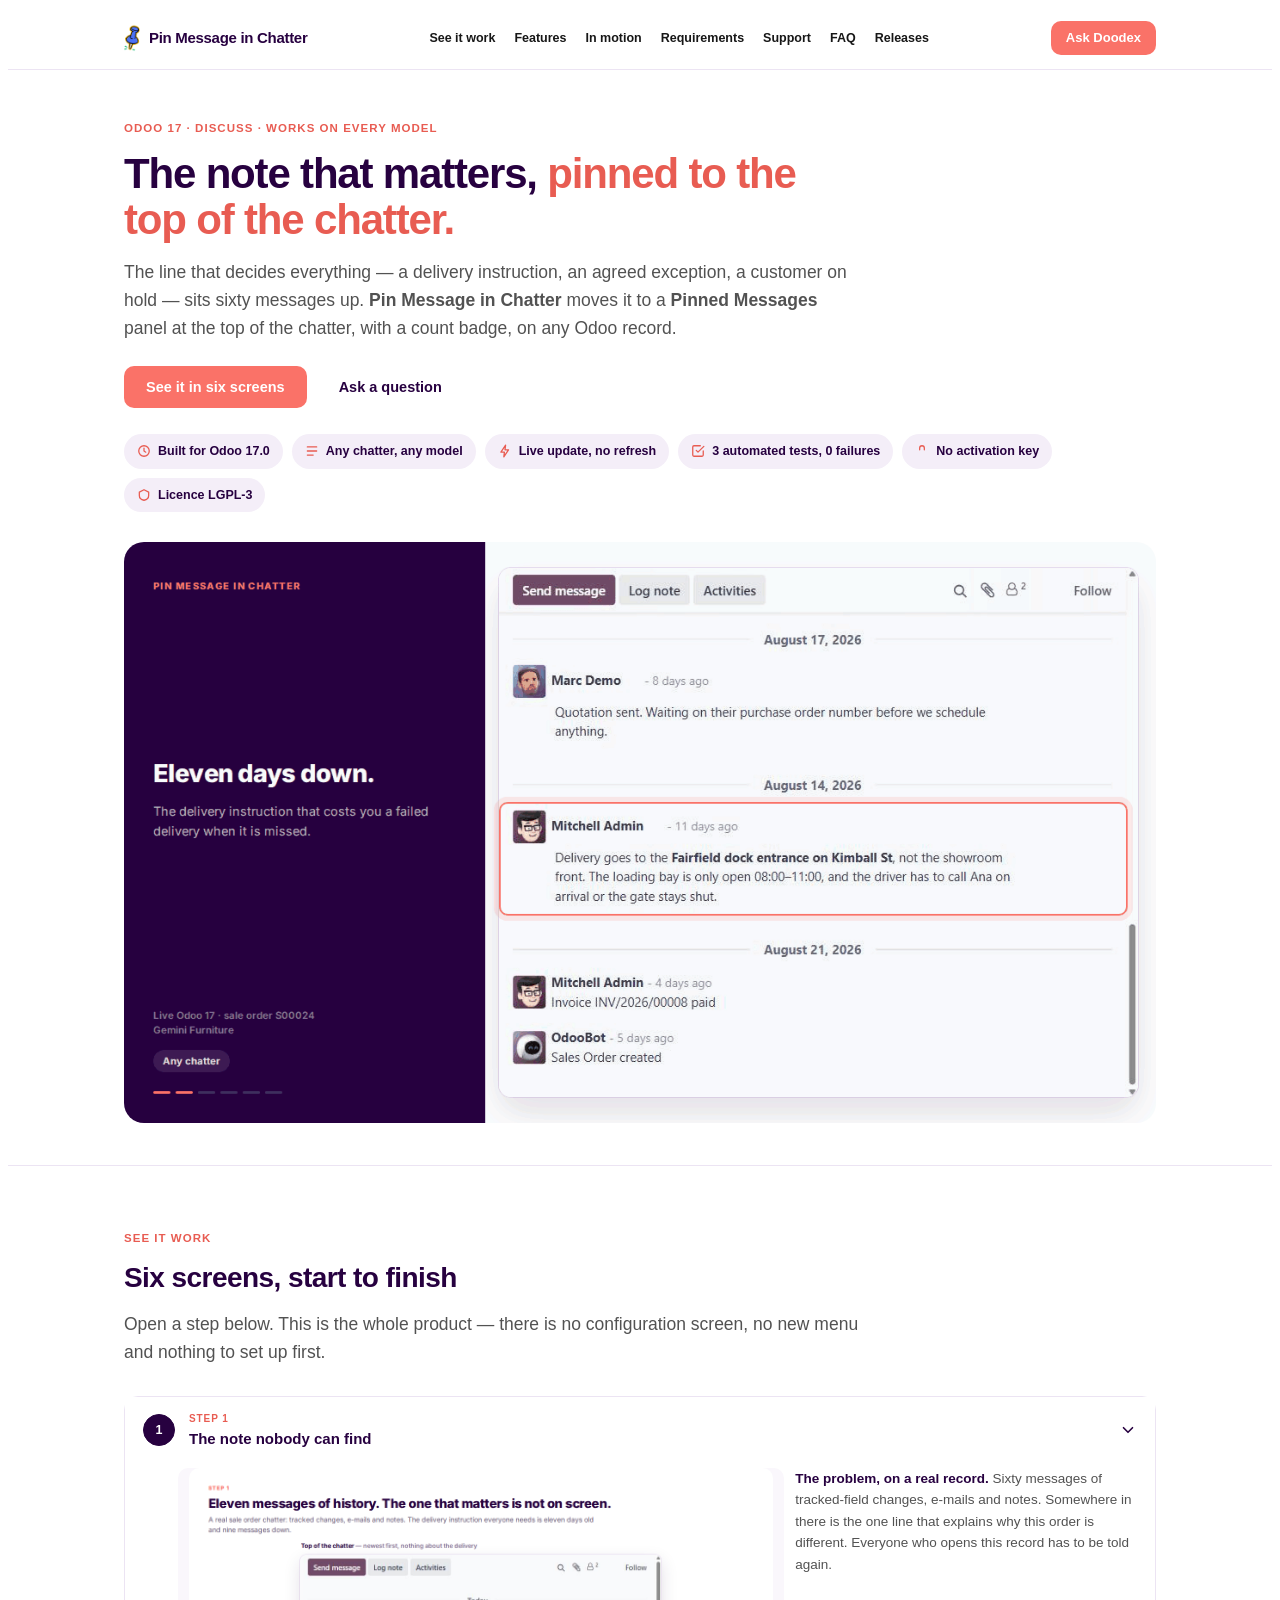
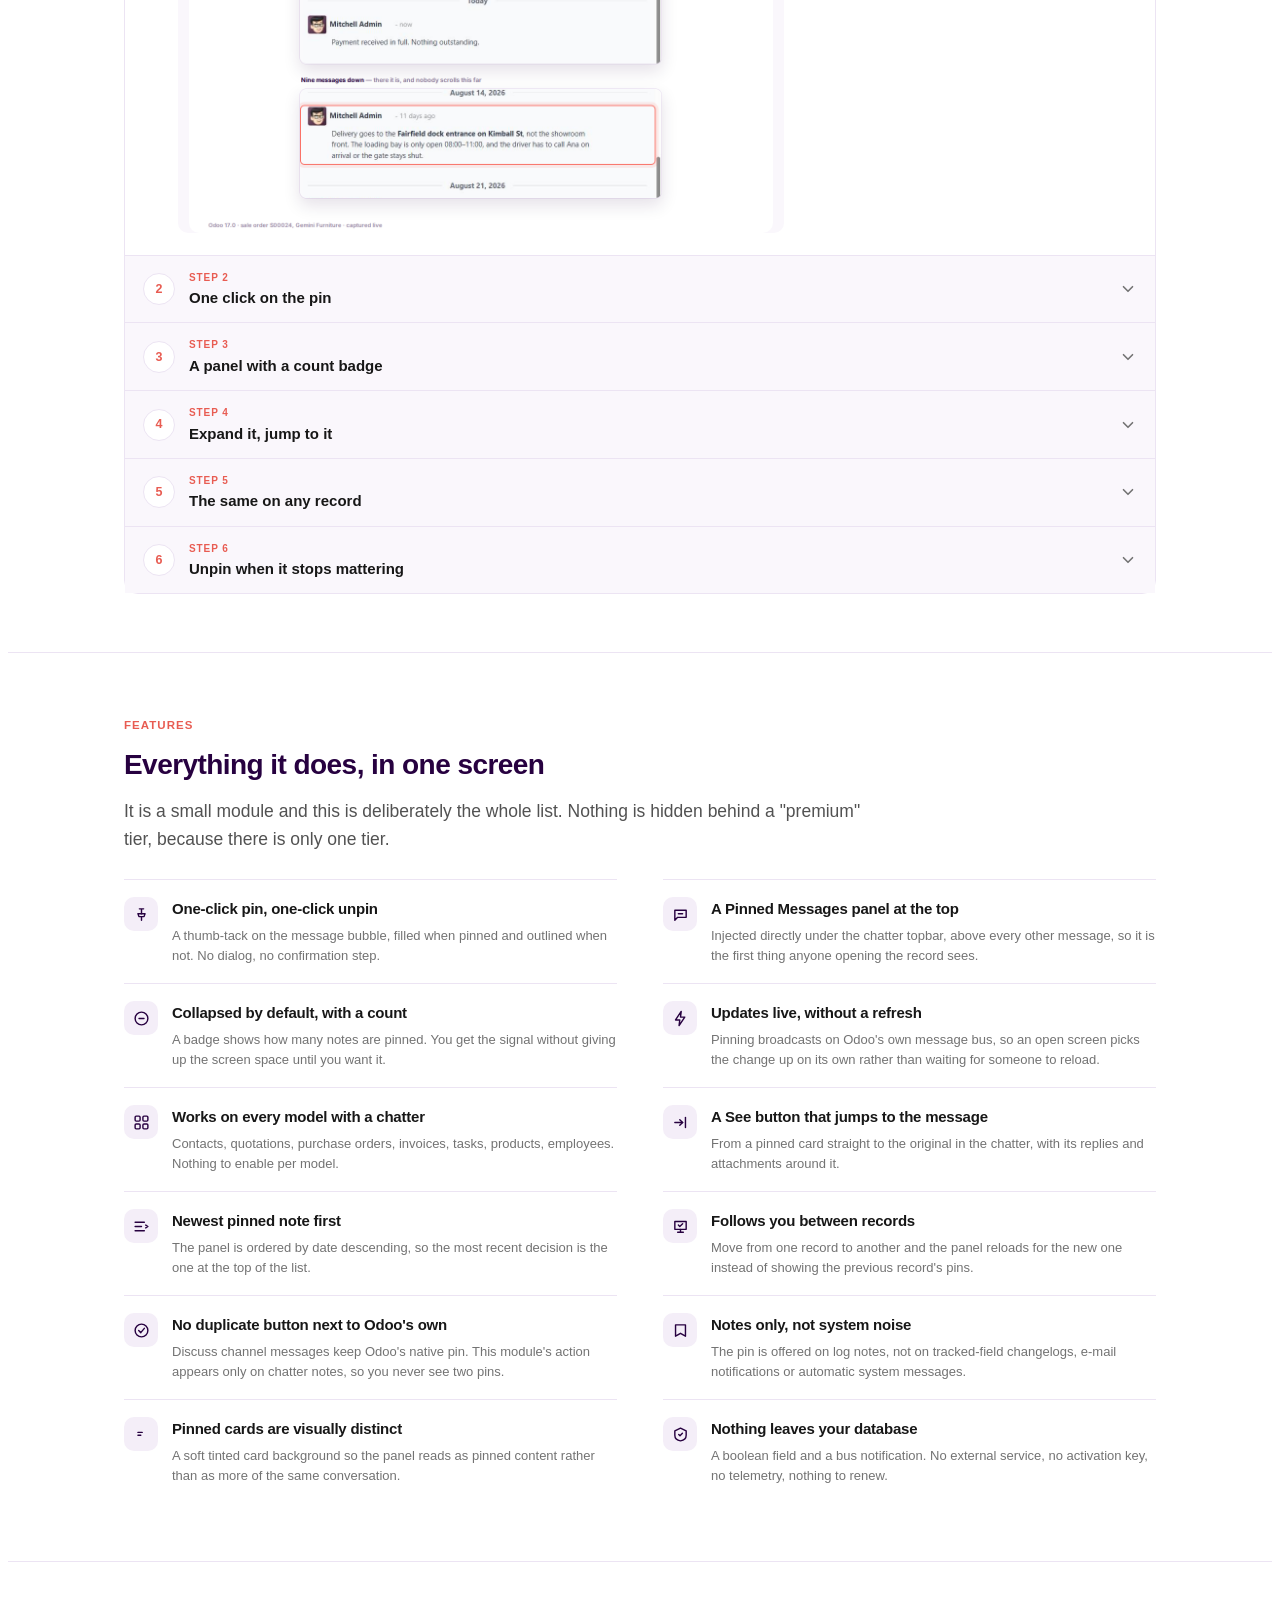
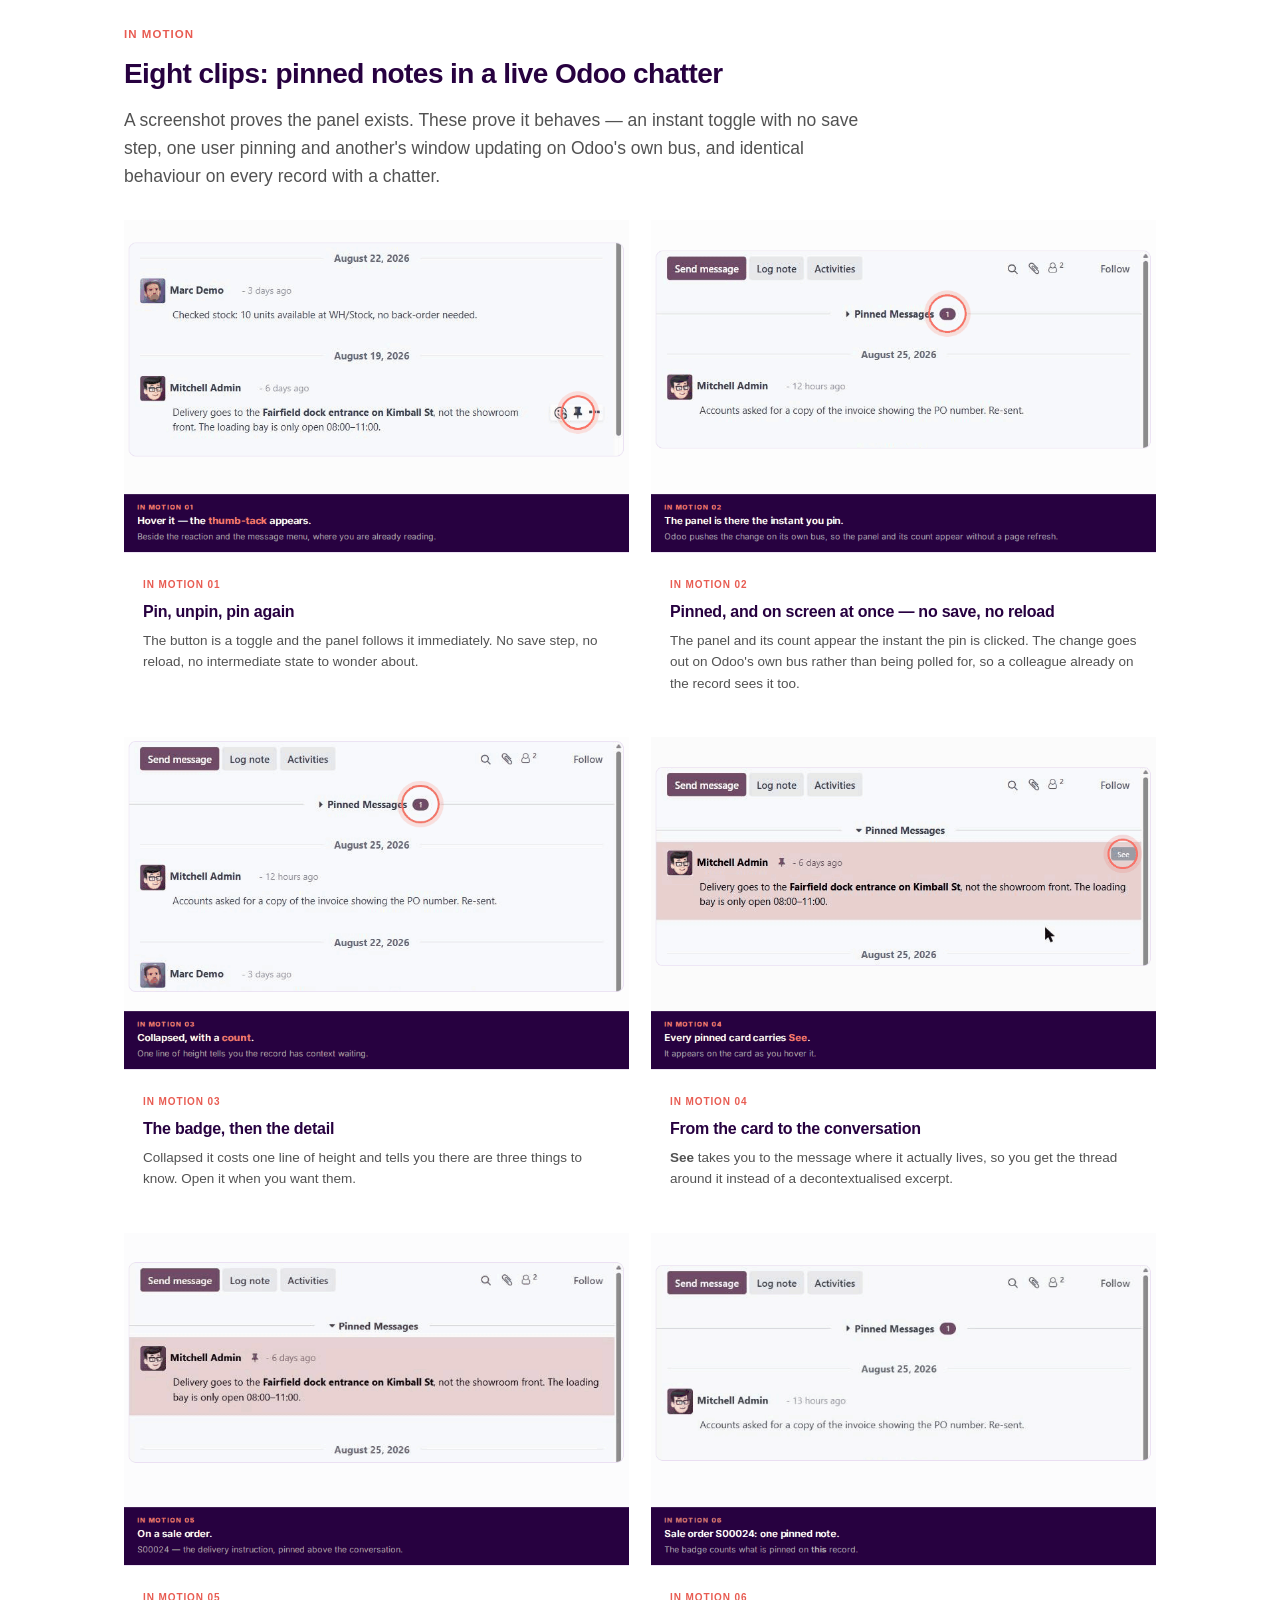
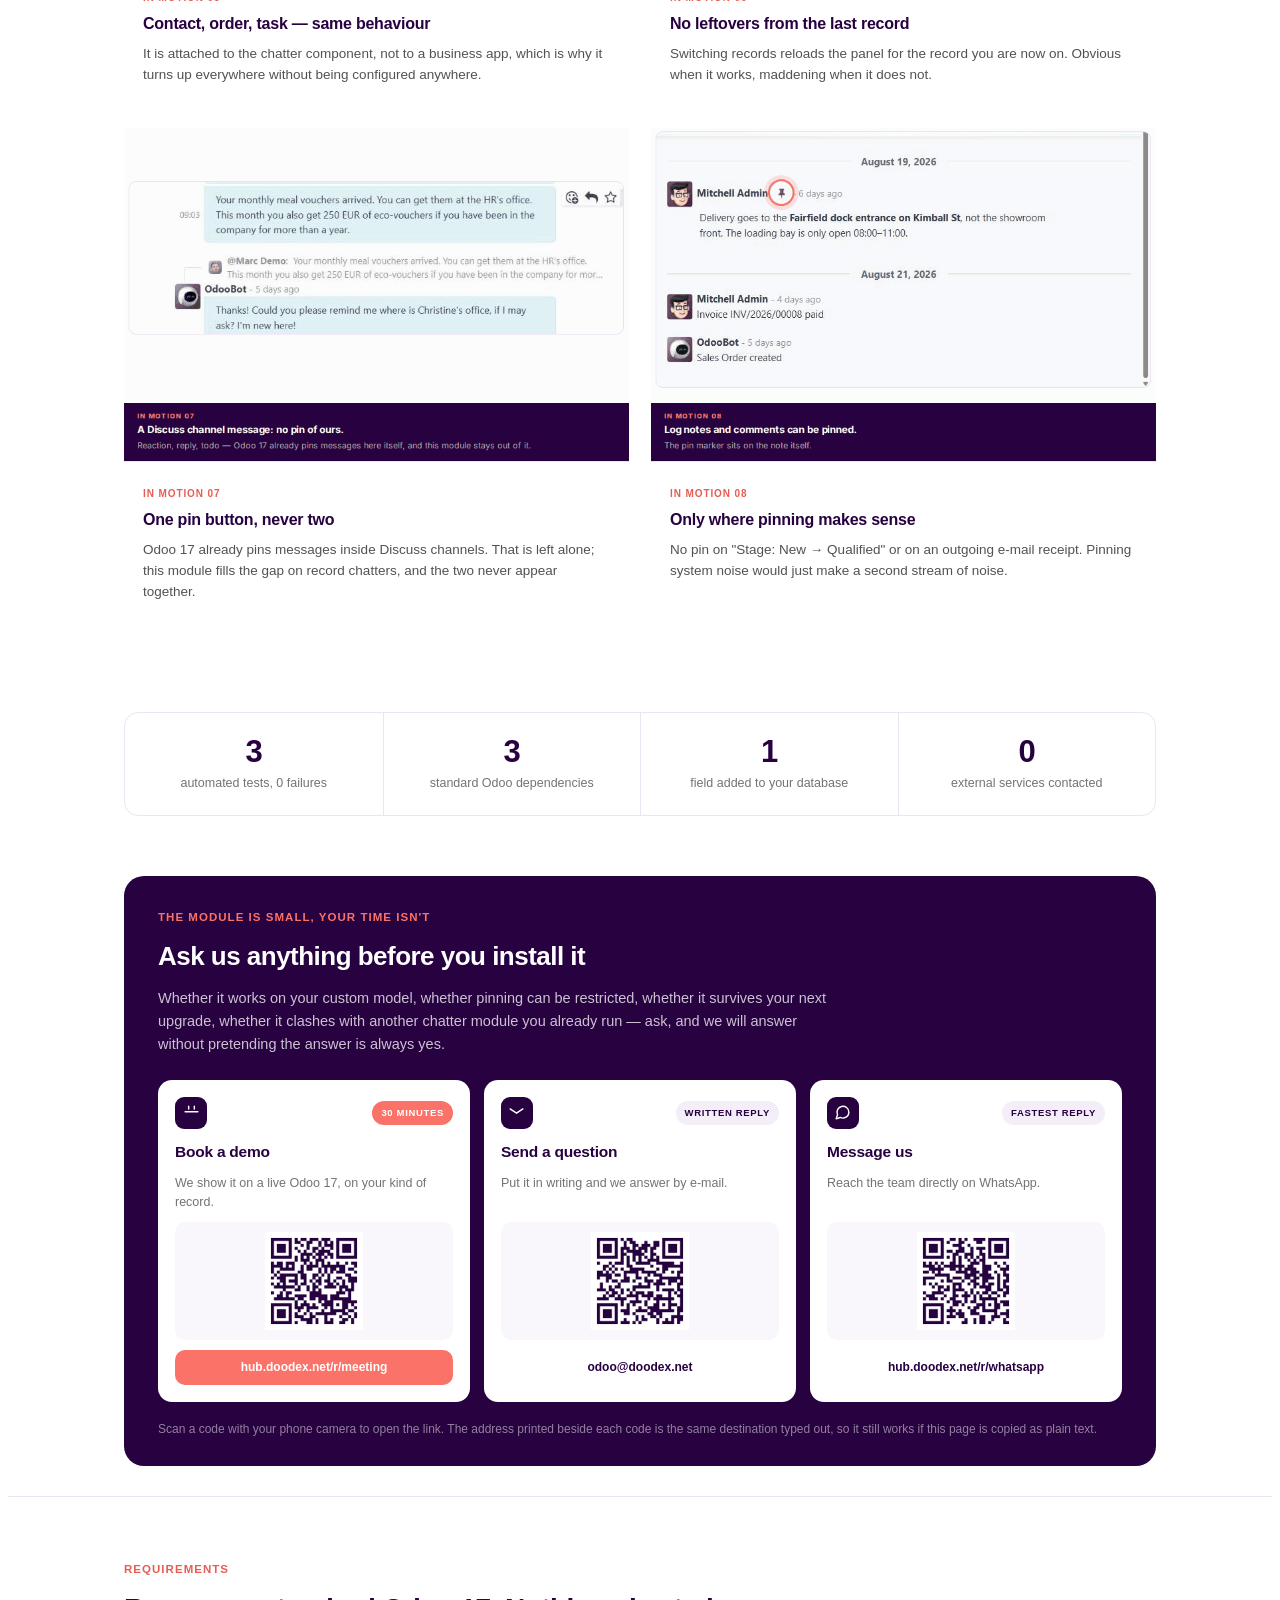
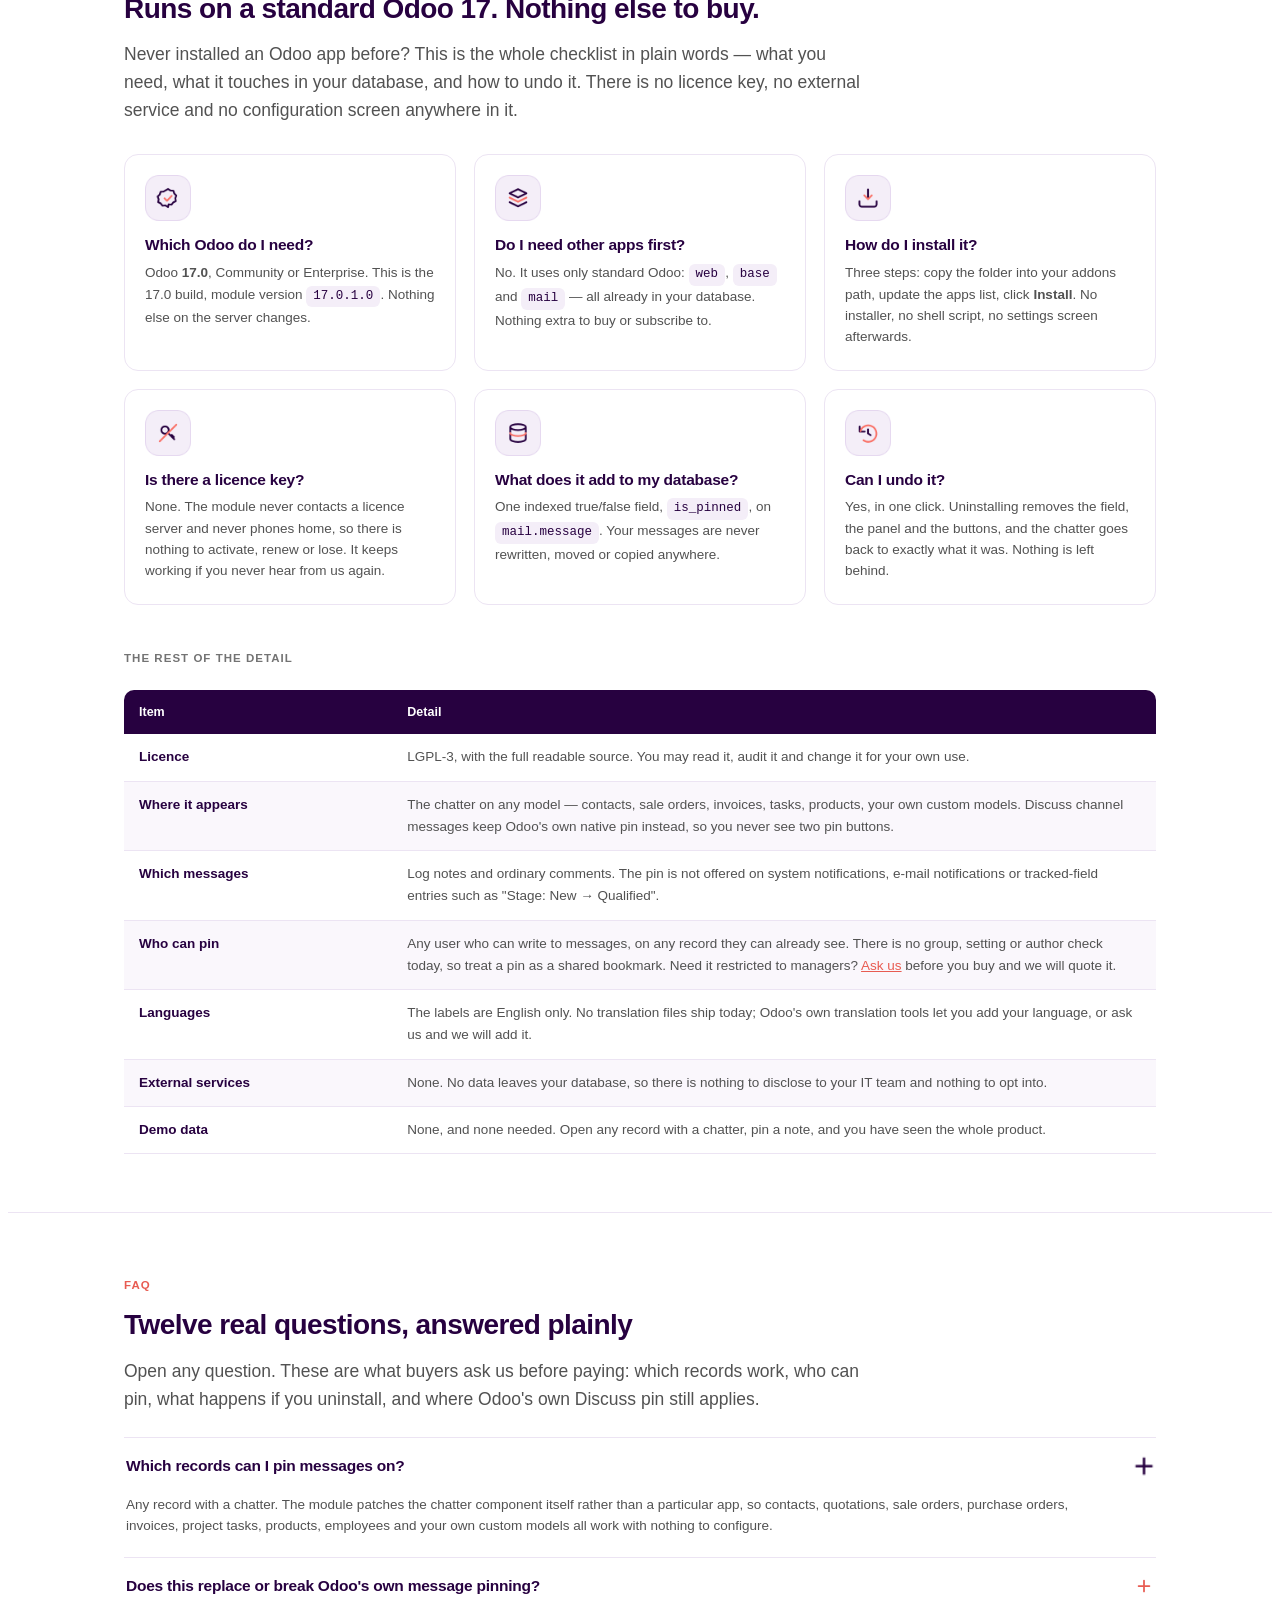
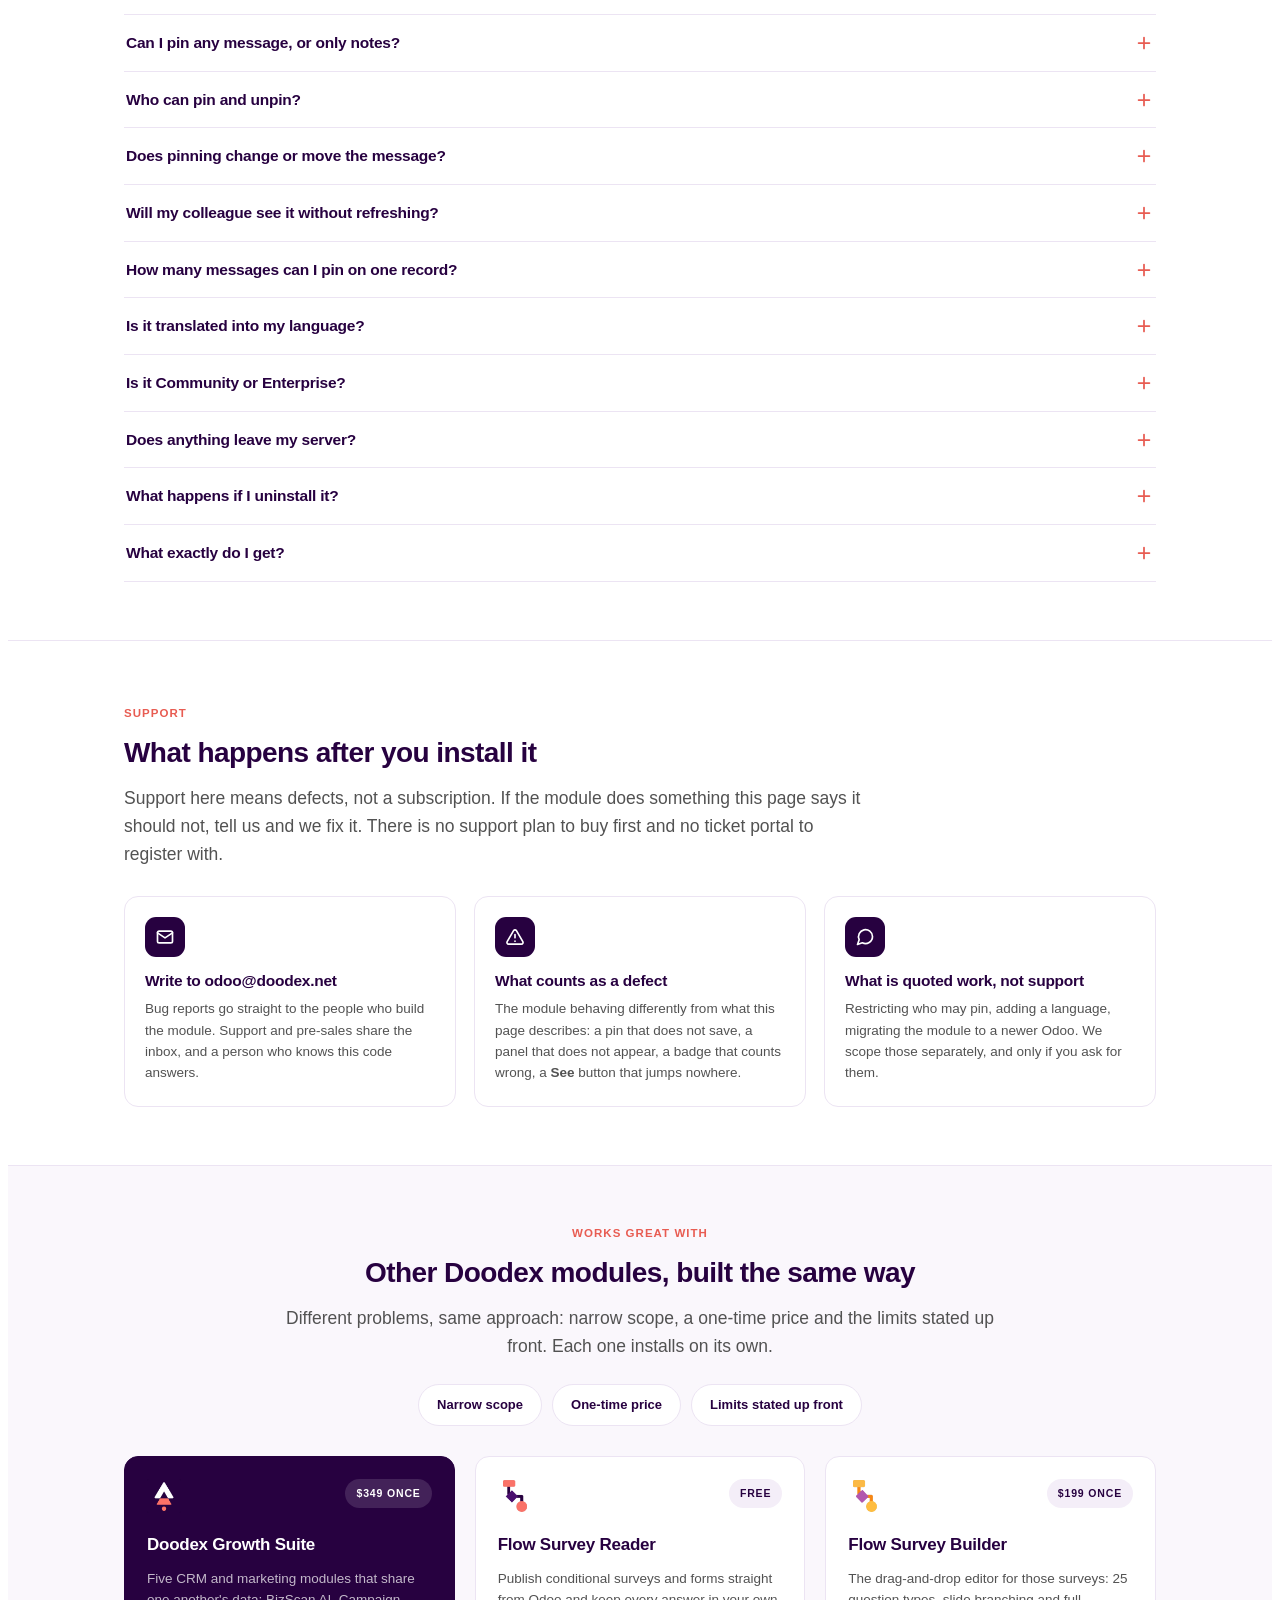
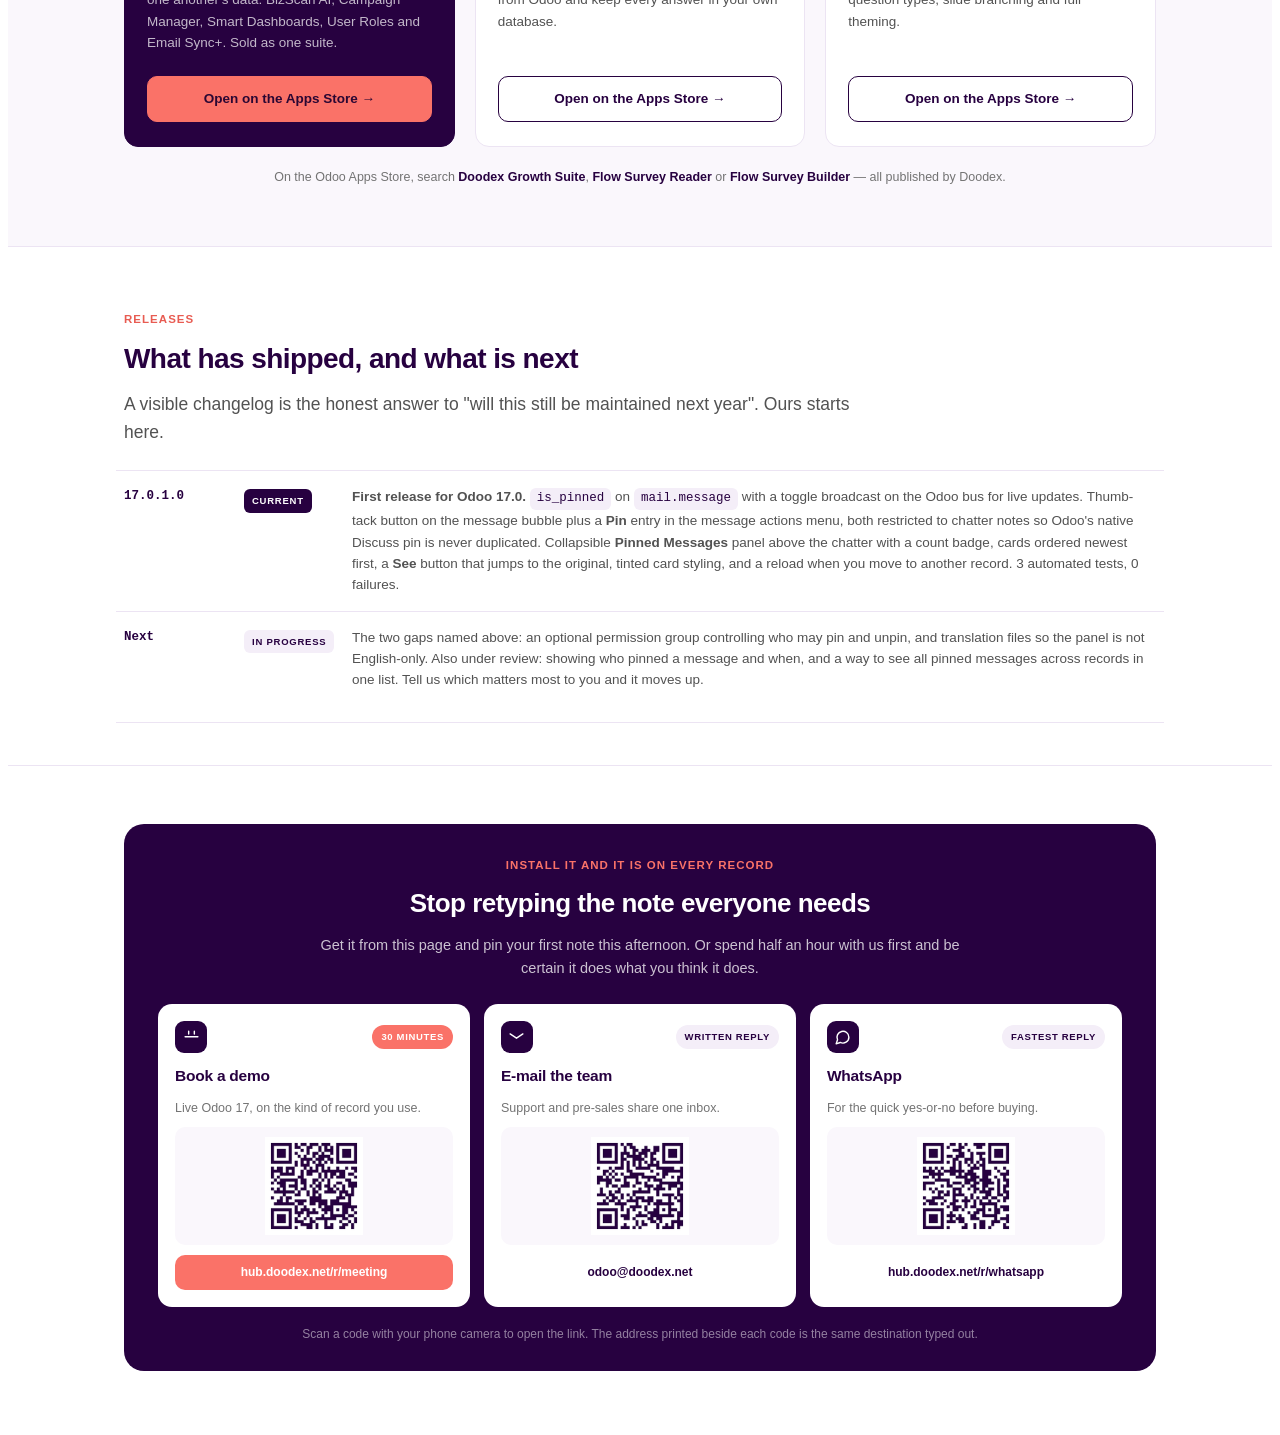
==== commit 174c2dcc: "[fix]: pin_message: update index.html" ====
--- a/pin_message/static/description/index.html
+++ b/pin_message/static/description/index.html
@@ -3,18 +3,18 @@
 <head>
 <meta charset="utf-8">
 <meta name="viewport" content="width=device-width, initial-scale=1">
-<title>Pin Message in Chatter for Odoo 16 &mdash; pin important log notes to the top of any record</title>
+<title>Pin Message in Chatter for Odoo 17 &mdash; pin important log notes to the top of any record</title>
 <meta
          name="description"
          content="Pin any log note in the Odoo chatter and it moves to a collapsible Pinned Messages panel
 at the top of the record, with a count badge and live updates. Works on every model.
-Odoo 16.0, by Doodex."
+Odoo 17.0, by Doodex."
       />
 </head>
 <body>
 <!--
   ==========================================================================
-  Pin Message in Chatter  &middot;  Odoo Apps Store listing &middot; Odoo 16.0
+  Pin Message in Chatter  &middot;  Odoo Apps Store listing  &middot;  Odoo 17.0
   Doodex  &middot;  odoo@doodex.net
 
   SOURCE OF TRUTH. Edit this file, then run:
@@ -138,7 +138,7 @@
             <div class="wrap" style="max-width:1080px;margin:0px auto;padding:0px 24px">
                <div class="narrow" style="max-width:740px">
                   <p class="eyebrow" style="margin:0px 0px 13px;display:inline-block;font-size:11.5px;font-weight:800;letter-spacing:0.09em;text-transform:uppercase;color:#e85c52">
-                     Odoo 16 &middot; Discuss &middot; Works on every model
+                     Odoo 17 &middot; Discuss &middot; Works on every model
                   </p>
                   <h1 class="pmch1" style="color:#270140;letter-spacing:-0.028em;margin:0px;font-family:inherit;font-size:42px;font-weight:800;line-height:1.1">
                      The note that matters,
@@ -158,15 +158,15 @@
                   </div>
                </div>
                <div class="trust d-flex flex-wrap" style="margin-top:26px;margin-bottom:-9px">
-                  <span class="chip d-inline-flex align-items-center" style="font-size:12.5px;font-weight:600;color:#270140;padding:7px 13px;border-radius:9999px;background-color:#f4eef8;margin-right:9px;margin-bottom:9px"><img src="./assets/icons/ic-chip-77e7e0.png" width="14" height="14" alt="" loading="lazy" style="max-width:none;display:inline-block;width:14px;height:14px;vertical-align:middle;min-width:14px;margin-right:7px" class="flex-shrink-0">Built for Odoo 16.0</span>
+                  <span class="chip d-inline-flex align-items-center" style="font-size:12.5px;font-weight:600;color:#270140;padding:7px 13px;border-radius:9999px;background-color:#f4eef8;margin-right:9px;margin-bottom:9px"><img src="./assets/icons/ic-chip-77e7e0.png" width="14" height="14" alt="" loading="lazy" style="max-width:none;display:inline-block;width:14px;height:14px;vertical-align:middle;min-width:14px;margin-right:7px" class="flex-shrink-0">Built for Odoo 17.0</span>
                   <span class="chip d-inline-flex align-items-center" style="font-size:12.5px;font-weight:600;color:#270140;padding:7px 13px;border-radius:9999px;background-color:#f4eef8;margin-right:9px;margin-bottom:9px"><img src="./assets/icons/ic-chip-89338c.png" width="14" height="14" alt="" loading="lazy" style="max-width:none;display:inline-block;width:14px;height:14px;vertical-align:middle;min-width:14px;margin-right:7px" class="flex-shrink-0">Any chatter, any model</span>
                   <span class="chip d-inline-flex align-items-center" style="font-size:12.5px;font-weight:600;color:#270140;padding:7px 13px;border-radius:9999px;background-color:#f4eef8;margin-right:9px;margin-bottom:9px"><img src="./assets/icons/ic-chip-6d61f9.png" width="14" height="14" alt="" loading="lazy" style="max-width:none;display:inline-block;width:14px;height:14px;vertical-align:middle;min-width:14px;margin-right:7px" class="flex-shrink-0">Live update, no refresh</span>
-                  <span class="chip d-inline-flex align-items-center" style="font-size:12.5px;font-weight:600;color:#270140;padding:7px 13px;border-radius:9999px;background-color:#f4eef8;margin-right:9px;margin-bottom:9px"><img src="./assets/icons/ic-chip-a2329a.png" width="14" height="14" alt="" loading="lazy" style="max-width:none;display:inline-block;width:14px;height:14px;vertical-align:middle;min-width:14px;margin-right:7px" class="flex-shrink-0">3 automated tests, shipped inside</span>
+                  <span class="chip d-inline-flex align-items-center" style="font-size:12.5px;font-weight:600;color:#270140;padding:7px 13px;border-radius:9999px;background-color:#f4eef8;margin-right:9px;margin-bottom:9px"><img src="./assets/icons/ic-chip-a2329a.png" width="14" height="14" alt="" loading="lazy" style="max-width:none;display:inline-block;width:14px;height:14px;vertical-align:middle;min-width:14px;margin-right:7px" class="flex-shrink-0">3 automated tests, 0 failures</span>
                   <span class="chip d-inline-flex align-items-center" style="font-size:12.5px;font-weight:600;color:#270140;padding:7px 13px;border-radius:9999px;background-color:#f4eef8;margin-right:9px;margin-bottom:9px"><img src="./assets/icons/ic-chip-116960.png" width="14" height="14" alt="" loading="lazy" style="max-width:none;display:inline-block;width:14px;height:14px;vertical-align:middle;min-width:14px;margin-right:7px" class="flex-shrink-0">No activation key</span>
                   <span class="chip d-inline-flex align-items-center" style="font-size:12.5px;font-weight:600;color:#270140;padding:7px 13px;border-radius:9999px;background-color:#f4eef8;margin-bottom:9px"><img src="./assets/icons/ic-chip-1750a9.png" width="14" height="14" alt="" loading="lazy" style="max-width:none;display:inline-block;width:14px;height:14px;vertical-align:middle;min-width:14px;margin-right:7px" class="flex-shrink-0">Licence LGPL-3</span>
                </div>
                <figure style="margin:30px 0 0;border-radius:20px">
-                  <img src="./assets/gifs/hero-pin-note.gif" alt="A delivery instruction eleven messages down the chatter of a sale order being pinned, moving to the Pinned Messages panel at the top with a count badge, and the See button jumping back to the original message." style="max-width:100%;border-radius:20px">
+                  <img src="./assets/gifs/hero-pin-note.gif" alt="A delivery instruction eleven messages down the chatter of Odoo 17 sale order S00024 being pinned, moving to the Pinned Messages panel at the top with a count badge, and the See button jumping back to the original message." style="max-width:100%;border-radius:20px">
                </figure>
             </div>
          </section>
@@ -208,7 +208,7 @@
                      </summary>
                      <div class="scbody row g-0 align-items-start" style="padding:4px 18px 22px 64px;margin-left:-11px;margin-right:-11px;margin-bottom:-22px">
                         <div class="scshot col-12 col-md-7" style="border-radius:10px;background-color:#faf7fc;min-width:62.5%;padding-left:11px;padding-right:11px;margin-bottom:22px">
-                           <img src="./assets/screenshots/sc-01-buried-note.png" alt="Two crops of the same sale order chatter: the top, where nothing mentions the delivery, and nine messages down, where the eleven-day-old delivery instruction sits outlined in coral." style="max-width:100%;display:block;width:100%;height:auto;border-radius:10px">
+                           <img src="./assets/screenshots/sc-01-buried-note.png" alt="Two crops of the same Odoo 17 sale order chatter: the top, where nothing mentions the delivery, and nine messages down, where the eleven-day-old delivery instruction sits outlined in coral." style="max-width:100%;display:block;width:100%;height:auto;border-radius:10px">
                         </div>
                         <p class="sccap col-12 col-md" style="margin:0px;font-size:13.5px;line-height:1.6;color:#525252;padding-left:11px;padding-right:11px;margin-bottom:22px">
                            <b style="color:#270140">The problem, on a real record.</b> Sixty messages
@@ -499,7 +499,7 @@
                <div class="gcards row g-0" style="margin-top:30px;margin-left:-11px;margin-right:-11px;margin-bottom:-22px">
                   <div class="col-12 col-md-6" style="padding-left:11px;padding-right:11px;margin-bottom:22px"><div class="gcard" style="border-radius:14px;background-color:rgb(255, 255, 255);height:100%">
                      <div class="shot" style="border-bottom:1px solid #ece4f3;background-color:#faf7fc">
-                        <img src="./assets/gifs/feat-01-toggle.gif" alt="A log note in the Odoo chatter: the thumb-tack appears on hover, one click pins it and adds a pin marker beside the author, and the same click unpins it." loading="lazy" style="max-width:100%;display:block;width:100%;height:auto">
+                        <img src="./assets/gifs/feat-01-toggle.gif" alt="A log note in the Odoo 17 chatter: the thumb-tack appears on hover, one click pins it and adds a pin marker beside the author, and the same click unpins it." loading="lazy" style="max-width:100%;display:block;width:100%;height:auto">
                      </div>
                      <div class="body" style="padding:17px 19px 21px">
                         <span class="n" style="display:inline-block;font-size:10px;font-weight:800;letter-spacing:0.09em;text-transform:uppercase;color:#e85c52;margin-bottom:5px">In motion 01</span>
@@ -514,7 +514,7 @@
 
                   <div class="col-12 col-md-6" style="padding-left:11px;padding-right:11px;margin-bottom:22px"><div class="gcard" style="border-radius:14px;background-color:rgb(255, 255, 255);height:100%">
                      <div class="shot" style="border-bottom:1px solid #ece4f3;background-color:#faf7fc">
-                        <img src="./assets/gifs/feat-02-realtime.gif" alt="The Odoo chatter before and after pinning: no panel, then the Pinned Messages panel with its count badge, with no page reload in between." loading="lazy" style="max-width:100%;display:block;width:100%;height:auto">
+                        <img src="./assets/gifs/feat-02-realtime.gif" alt="The Odoo 17 chatter before and after pinning: no panel, then the Pinned Messages panel with its count badge, with no page reload in between." loading="lazy" style="max-width:100%;display:block;width:100%;height:auto">
                      </div>
                      <div class="body" style="padding:17px 19px 21px">
                         <span class="n" style="display:inline-block;font-size:10px;font-weight:800;letter-spacing:0.09em;text-transform:uppercase;color:#e85c52;margin-bottom:5px">In motion 02</span>
@@ -599,7 +599,7 @@
                         <span class="n" style="display:inline-block;font-size:10px;font-weight:800;letter-spacing:0.09em;text-transform:uppercase;color:#e85c52;margin-bottom:5px">In motion 07</span>
                         <h3 style="color:#270140;letter-spacing:-0.015em;margin:0px;font-family:inherit;font-size:16px;margin-bottom:5px">One pin button, never two</h3>
                         <p style="margin:0px;font-size:13.5px;color:#525252;line-height:1.58">
-                           Odoo 16 already pins messages inside Discuss
+                           Odoo 17 already pins messages inside Discuss
                            channels. That is left alone; this module fills the
                            gap on record chatters, and the two never appear
                            together.
@@ -673,7 +673,7 @@
                         </div>
                         <h3 class="qr-h" style="color:#270140;letter-spacing:-0.015em;margin:0px;font-family:inherit;font-size:15.5px;margin-bottom:10px">Book a demo</h3>
                         <p class="qr-p" style="margin:0px;font-size:12.5px;line-height:1.5;color:#737373;margin-bottom:10px">
-                           We show it on a live Odoo database, on your kind of record.
+                           We show it on a live Odoo 17, on your kind of record.
                         </p>
                         <span class="qr-code" aria-label="QR code for the Doodex booking page" style="display:block;border-radius:10px;padding:10px;margin-top:auto;background-color:#faf7fc;margin-bottom:10px"><img src="./assets/icons/qr-meeting.png" alt="QR code encoding hub.doodex.net/r/meeting" width="98" height="98" style="max-width:100%;display:block;width:98px;height:auto;margin:0px auto"></span>
                         <a class="pmcbtn pmcbtn-1 qr-btn d-inline-flex align-items-center justify-content-center" style="color:rgb(255, 255, 255);font-weight:700;font-size:12px;text-decoration:none;padding:10px;border-radius:10px;line-height:1.25;width:100%;text-align:center;background-color:#fa7268">hub.doodex.net<wbr style="margin-right:8px">/r/meeting</a>
@@ -718,7 +718,7 @@
             <div class="wrap" style="max-width:1080px;margin:0px auto;padding:0px 24px">
                <p class="eyebrow" style="margin:0px 0px 13px;display:inline-block;font-size:11.5px;font-weight:800;letter-spacing:0.09em;text-transform:uppercase;color:#e85c52">Requirements</p>
                <h2 class="pmch2" style="color:#270140;letter-spacing:-0.02em;margin:0px;font-family:inherit;font-size:28px;font-weight:800;line-height:1.2">
-                  Runs on a standard Odoo 16. Nothing else to buy.
+                  Runs on a standard Odoo 17. Nothing else to buy.
                </h2>
                <p class="pmclead narrow" style="margin:0px;max-width:740px;font-size:17.5px;line-height:1.6;color:#525252;margin-top:15px">
                   Never installed an Odoo app before? This is the whole
@@ -733,7 +733,9 @@
                      <img src="./assets/icons/req-odoo-version.png" alt="A violet badge with a coral tick." loading="lazy" width="46" height="46" style="max-width:100%;width:46px;height:46px;display:block;margin:0px 0px 14px">
                      <h3 style="color:#270140;letter-spacing:-0.015em;margin:0px;font-family:inherit;font-size:15.5px;line-height:1.35;margin-bottom:6px">Which Odoo do I need?</h3>
                      <p style="margin:0px;font-size:13.5px;color:#525252;line-height:1.58">
-                        Odoo <b>16.0</b>, Community or Enterprise. This is the 16.0 build. Nothing else on the
+                        Odoo <b>17.0</b>, Community or Enterprise. This is the
+                        17.0 build, module version
+                        <span class="fld" style="display:inline-block;font-family:ui-monospace, &quot;SF Mono&quot;, Menlo, Consolas, monospace;font-size:12.5px;color:#270140;padding:1px 7px;border-radius:6px;background-color:#f4eef8">17.0.1.0</span>. Nothing else on the
                         server changes.
                      </p>
                   </div></div>
@@ -909,7 +911,7 @@
                      </summary>
                      <div class="qans" style="padding:0px 46px 20px 2px">
                         <p style="margin:0px;font-size:13.5px;line-height:1.62;color:#525252">
-                           Neither. Odoo 16 pins messages inside Discuss
+                           Neither. Odoo 17 pins messages inside Discuss
                            channels, and that is untouched. This module adds the
                            equivalent for record chatters, and its button is
                            deliberately hidden on discussion messages so you
@@ -1244,11 +1246,11 @@
                </p>
                <div class="rel" style="margin-top:24px">
                   <div class="relrow row g-0 align-items-start" style="padding:15px 0px;border-top:1px solid #ece4f3;margin-left:-8px;margin-right:-8px;margin-bottom:-16px">
-                     <div class="relver col-12 col-md-auto" style="font-family:ui-monospace, &quot;SF Mono&quot;, Menlo, Consolas, monospace;font-size:12.5px;font-weight:700;color:#270140;white-space:nowrap;min-width:120px;padding-left:8px;padding-right:8px;margin-bottom:16px">16.0</div>
+                     <div class="relver col-12 col-md-auto" style="font-family:ui-monospace, &quot;SF Mono&quot;, Menlo, Consolas, monospace;font-size:12.5px;font-weight:700;color:#270140;white-space:nowrap;min-width:120px;padding-left:8px;padding-right:8px;margin-bottom:16px">17.0.1.0</div>
                      <div class="col-12 col-md-auto" style="white-space:nowrap;min-width:108px;padding-left:8px;padding-right:8px;margin-bottom:16px"><span class="relbadge rb-new" style="display:inline-block;font-size:9.5px;font-weight:800;letter-spacing:0.08em;text-transform:uppercase;padding:4px 8px;border-radius:6px;color:rgb(255, 255, 255);background-color:#270140">Current</span></div>
                      <div class="col-12 col-md" style="padding-left:8px;padding-right:8px;margin-bottom:16px">
                         <p style="margin:0px;font-size:13.5px;line-height:1.58">
-                           <b>First release for Odoo 16.0.</b>
+                           <b>First release for Odoo 17.0.</b>
                            <span class="fld" style="display:inline-block;font-family:ui-monospace, &quot;SF Mono&quot;, Menlo, Consolas, monospace;font-size:12.5px;color:#270140;padding:1px 7px;border-radius:6px;background-color:#f4eef8">is_pinned</span> on
                            <span class="fld" style="display:inline-block;font-family:ui-monospace, &quot;SF Mono&quot;, Menlo, Consolas, monospace;font-size:12.5px;color:#270140;padding:1px 7px;border-radius:6px;background-color:#f4eef8">mail.message</span> with a toggle
                            broadcast on the Odoo bus for live updates.
@@ -1260,7 +1262,7 @@
                            count badge, cards ordered newest first, a
                            <b>See</b> button that jumps to the original, tinted
                            card styling, and a reload when you move to another
-                           record. 3 automated tests, shipped inside.
+                           record. 3 automated tests, 0 failures.
                         </p>
                      </div>
                   </div>
@@ -1307,7 +1309,7 @@
                         </div>
                         <h3 class="qr-h" style="color:#270140;letter-spacing:-0.015em;margin:0px;font-family:inherit;font-size:15.5px;margin-bottom:10px">Book a demo</h3>
                         <p class="qr-p" style="margin:0px;font-size:12.5px;line-height:1.5;color:#737373;margin-bottom:10px">
-                           Live Odoo, on the kind of record you use.
+                           Live Odoo 17, on the kind of record you use.
                         </p>
                         <span class="qr-code" aria-label="QR code for the Doodex booking page" style="display:block;border-radius:10px;padding:10px;margin-top:auto;background-color:#faf7fc;margin-bottom:10px"><img src="./assets/icons/qr-meeting.png" alt="QR code encoding hub.doodex.net/r/meeting" width="98" height="98" style="max-width:100%;display:block;width:98px;height:auto;margin:0px auto"></span>
                         <a class="pmcbtn pmcbtn-1 qr-btn d-inline-flex align-items-center justify-content-center" style="color:rgb(255, 255, 255);font-weight:700;font-size:12px;text-decoration:none;padding:10px;border-radius:10px;line-height:1.25;width:100%;text-align:center;background-color:#fa7268">hub.doodex.net<wbr style="margin-right:8px">/r/meeting</a>
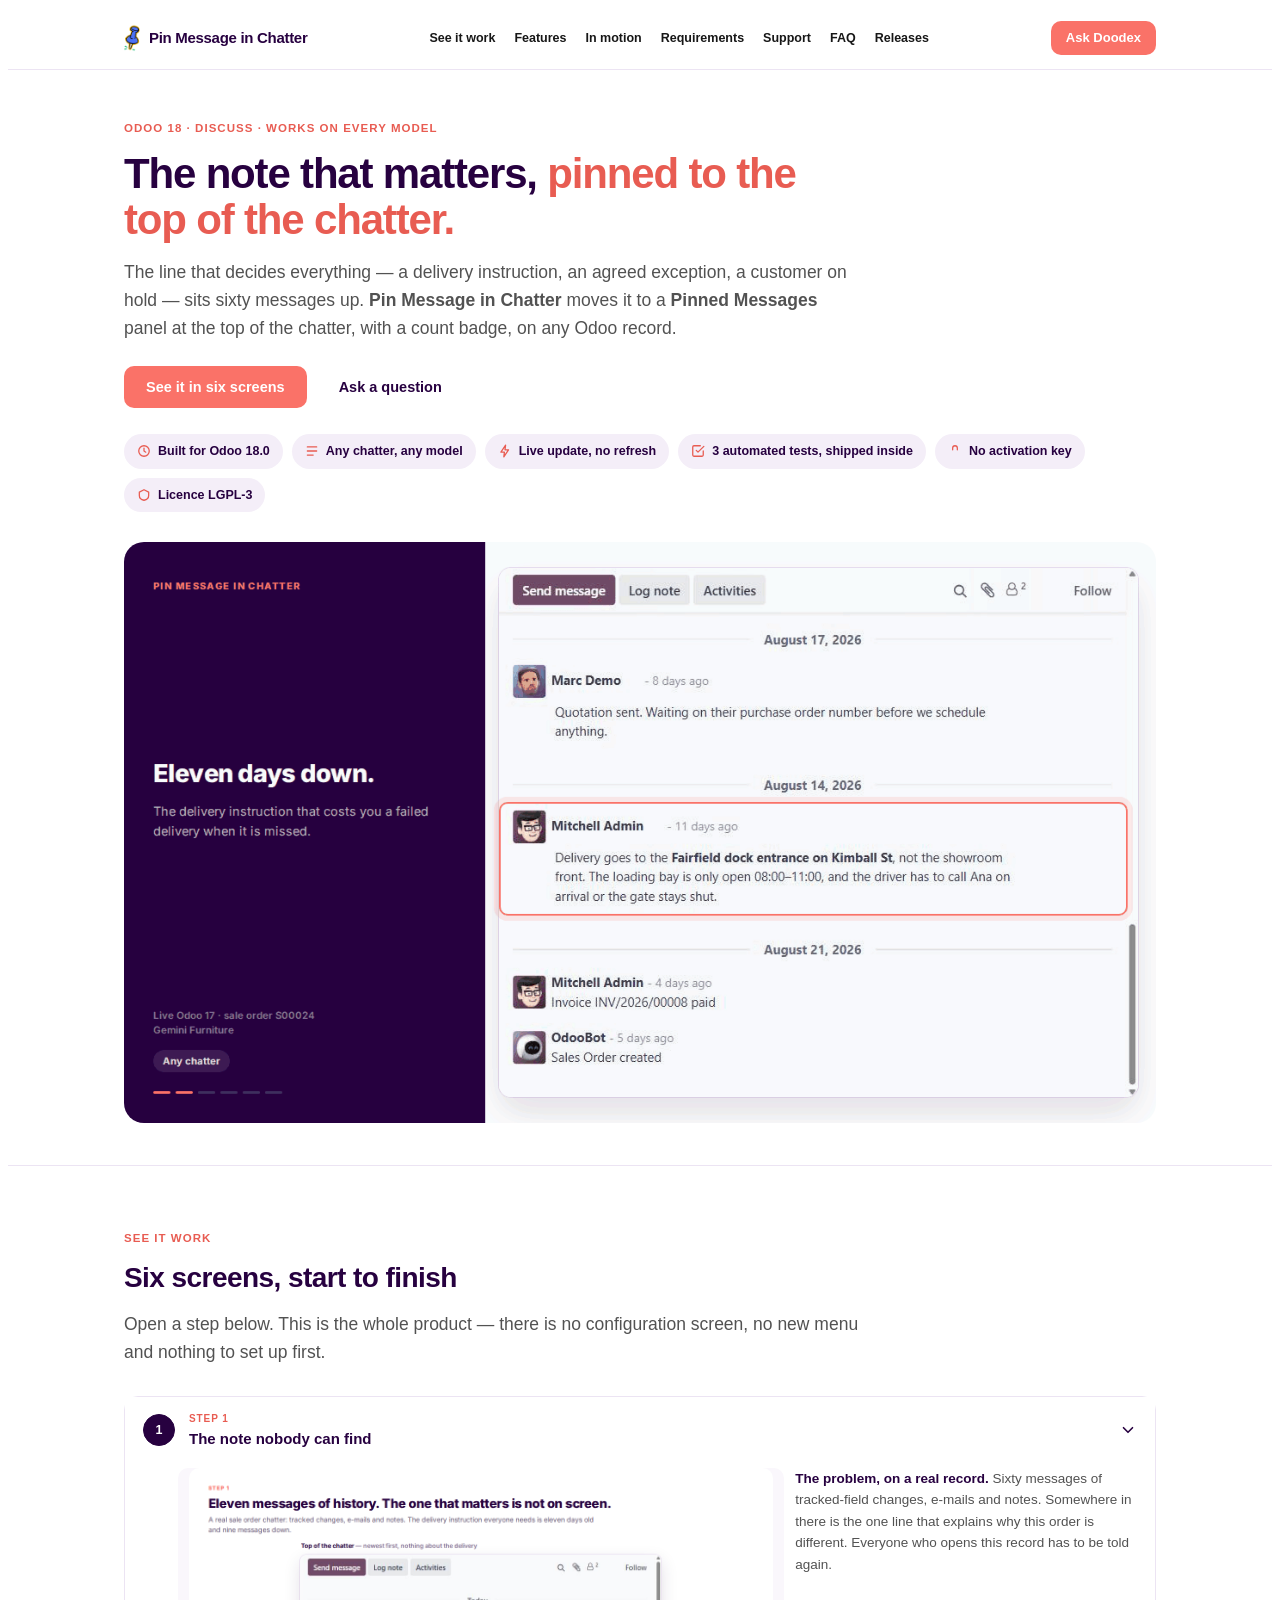
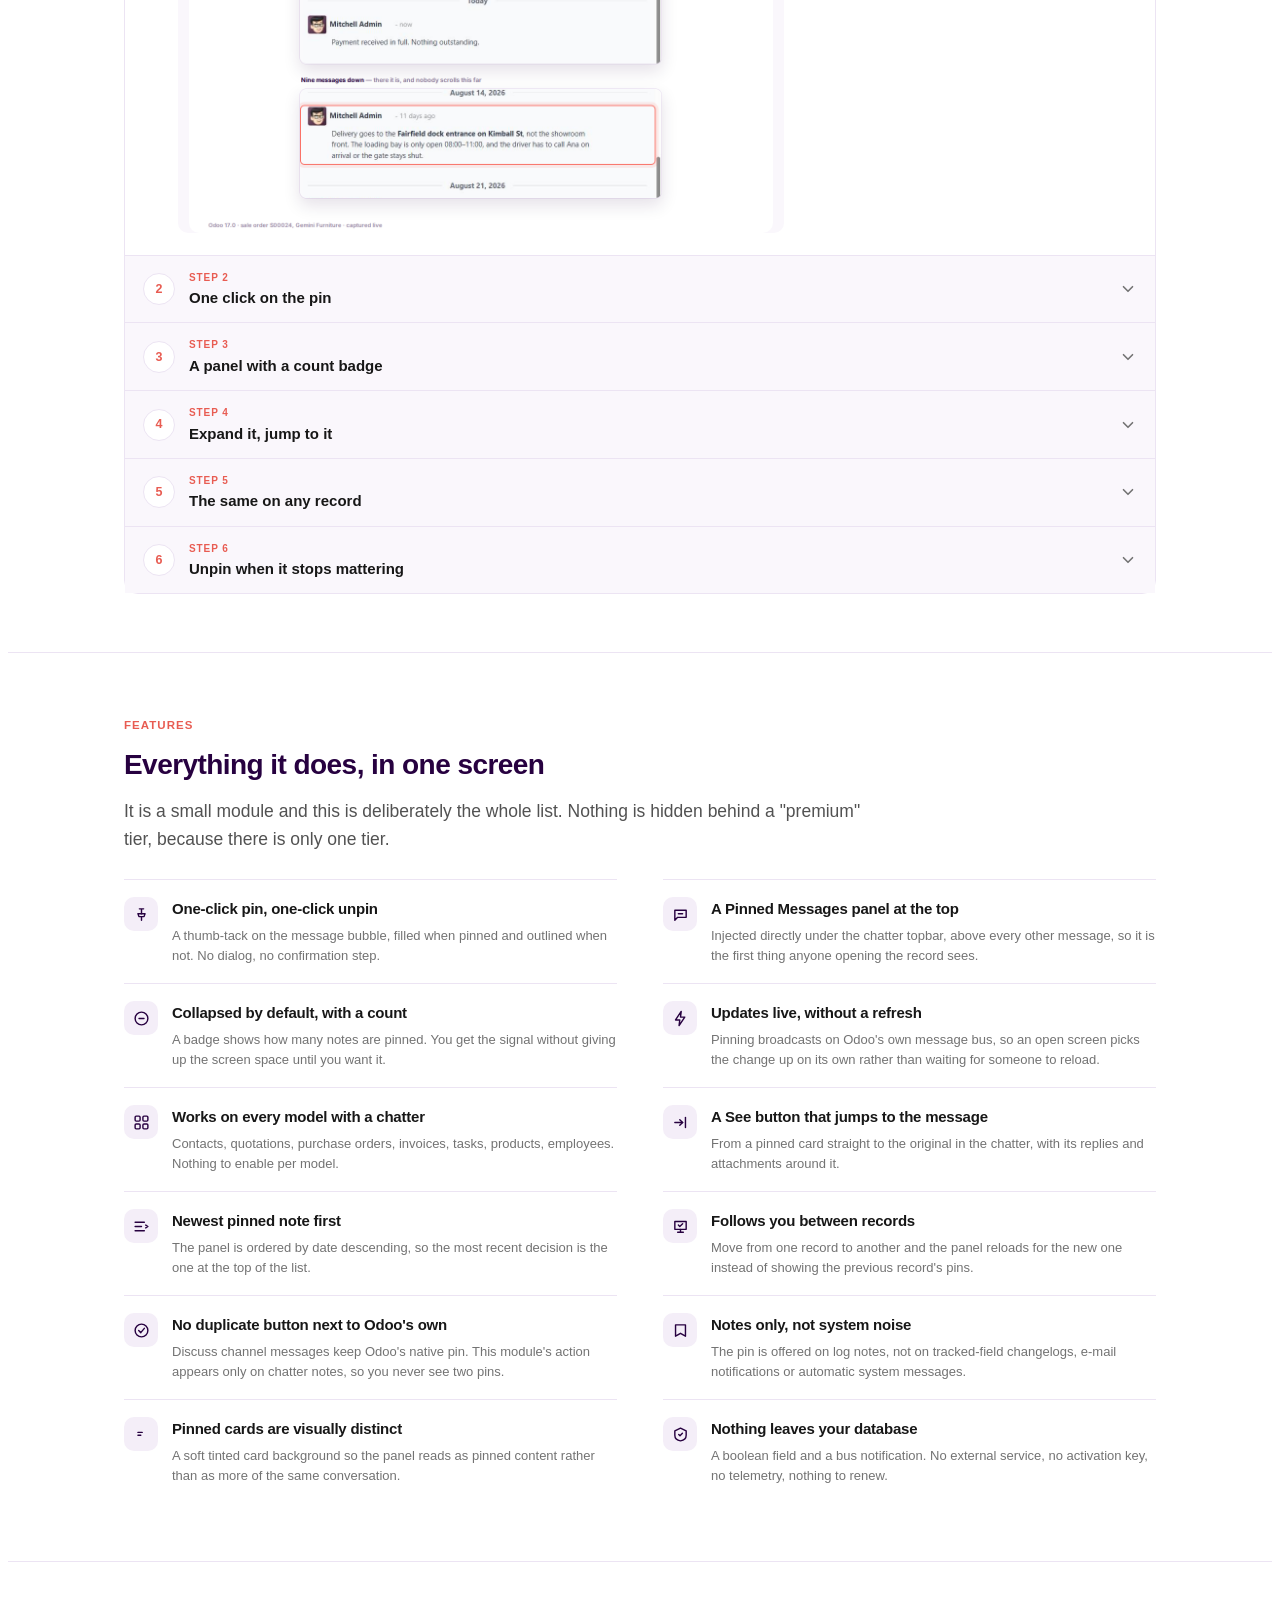
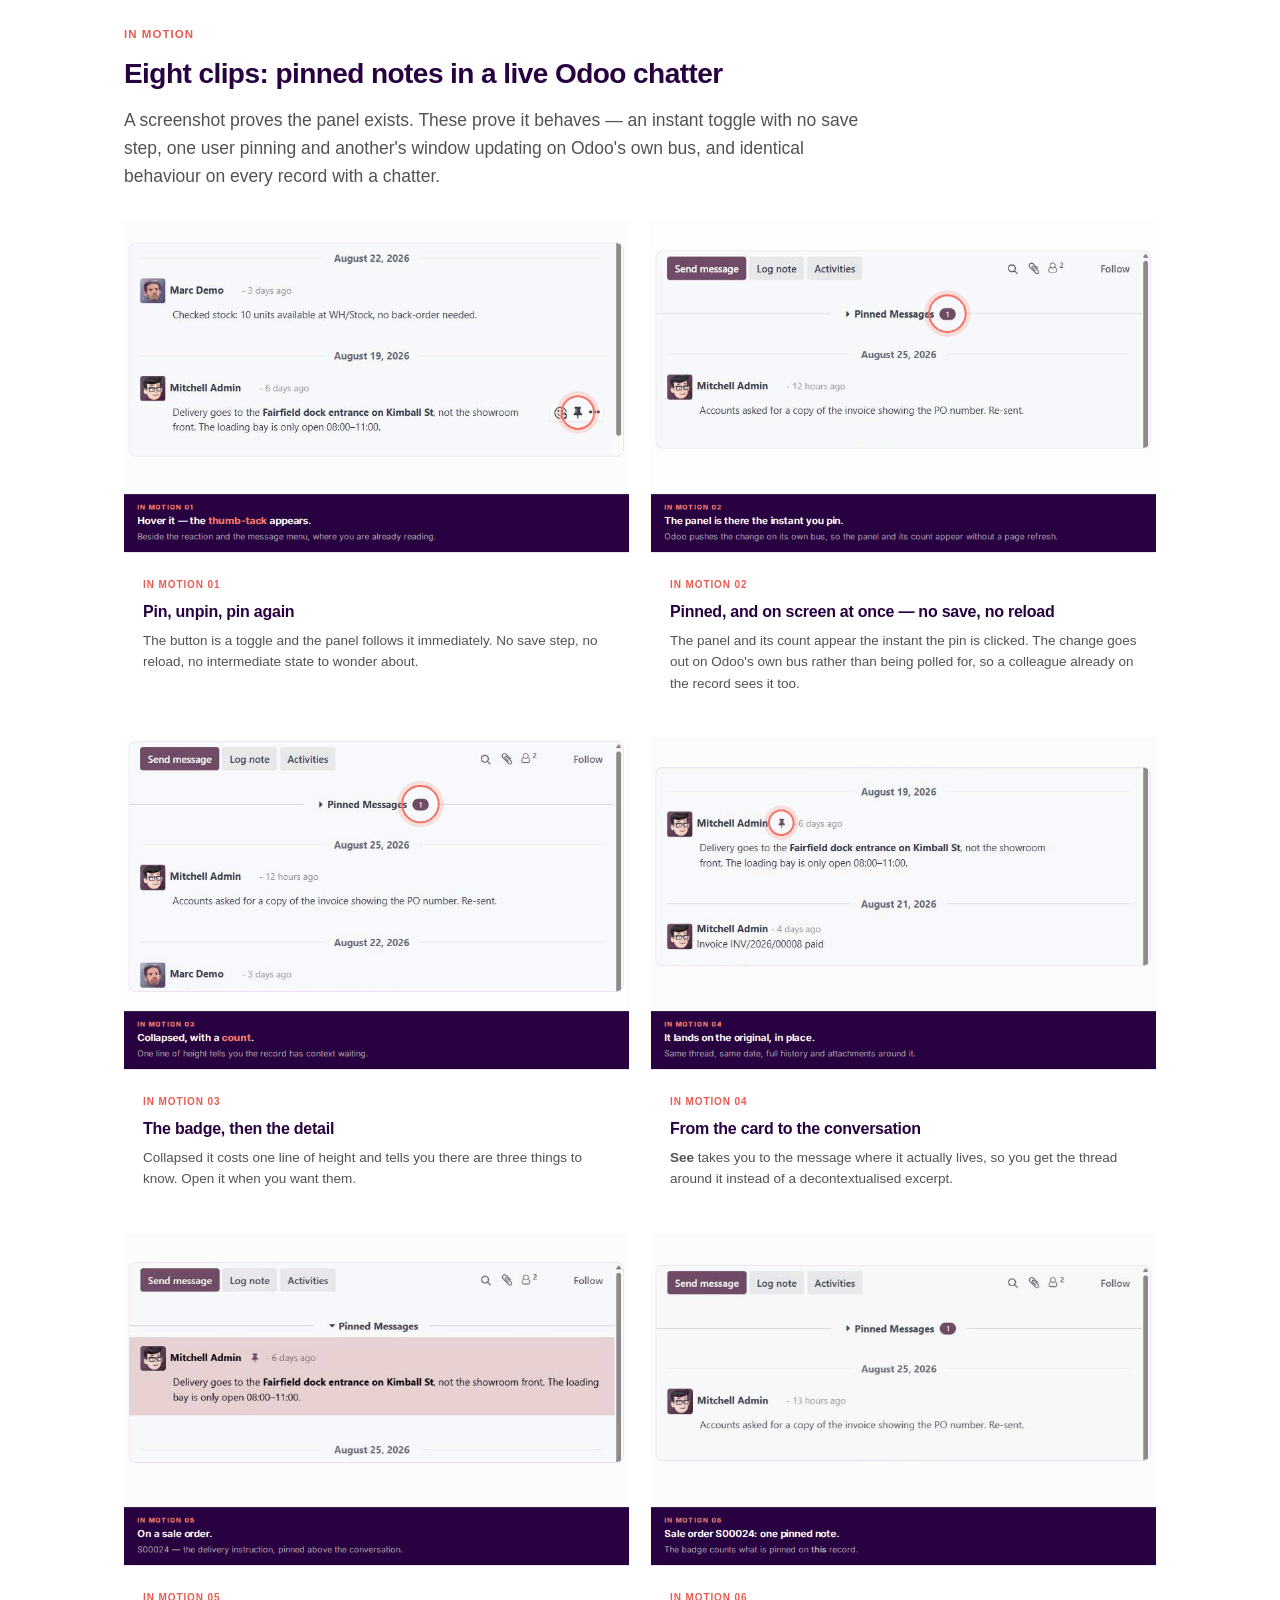
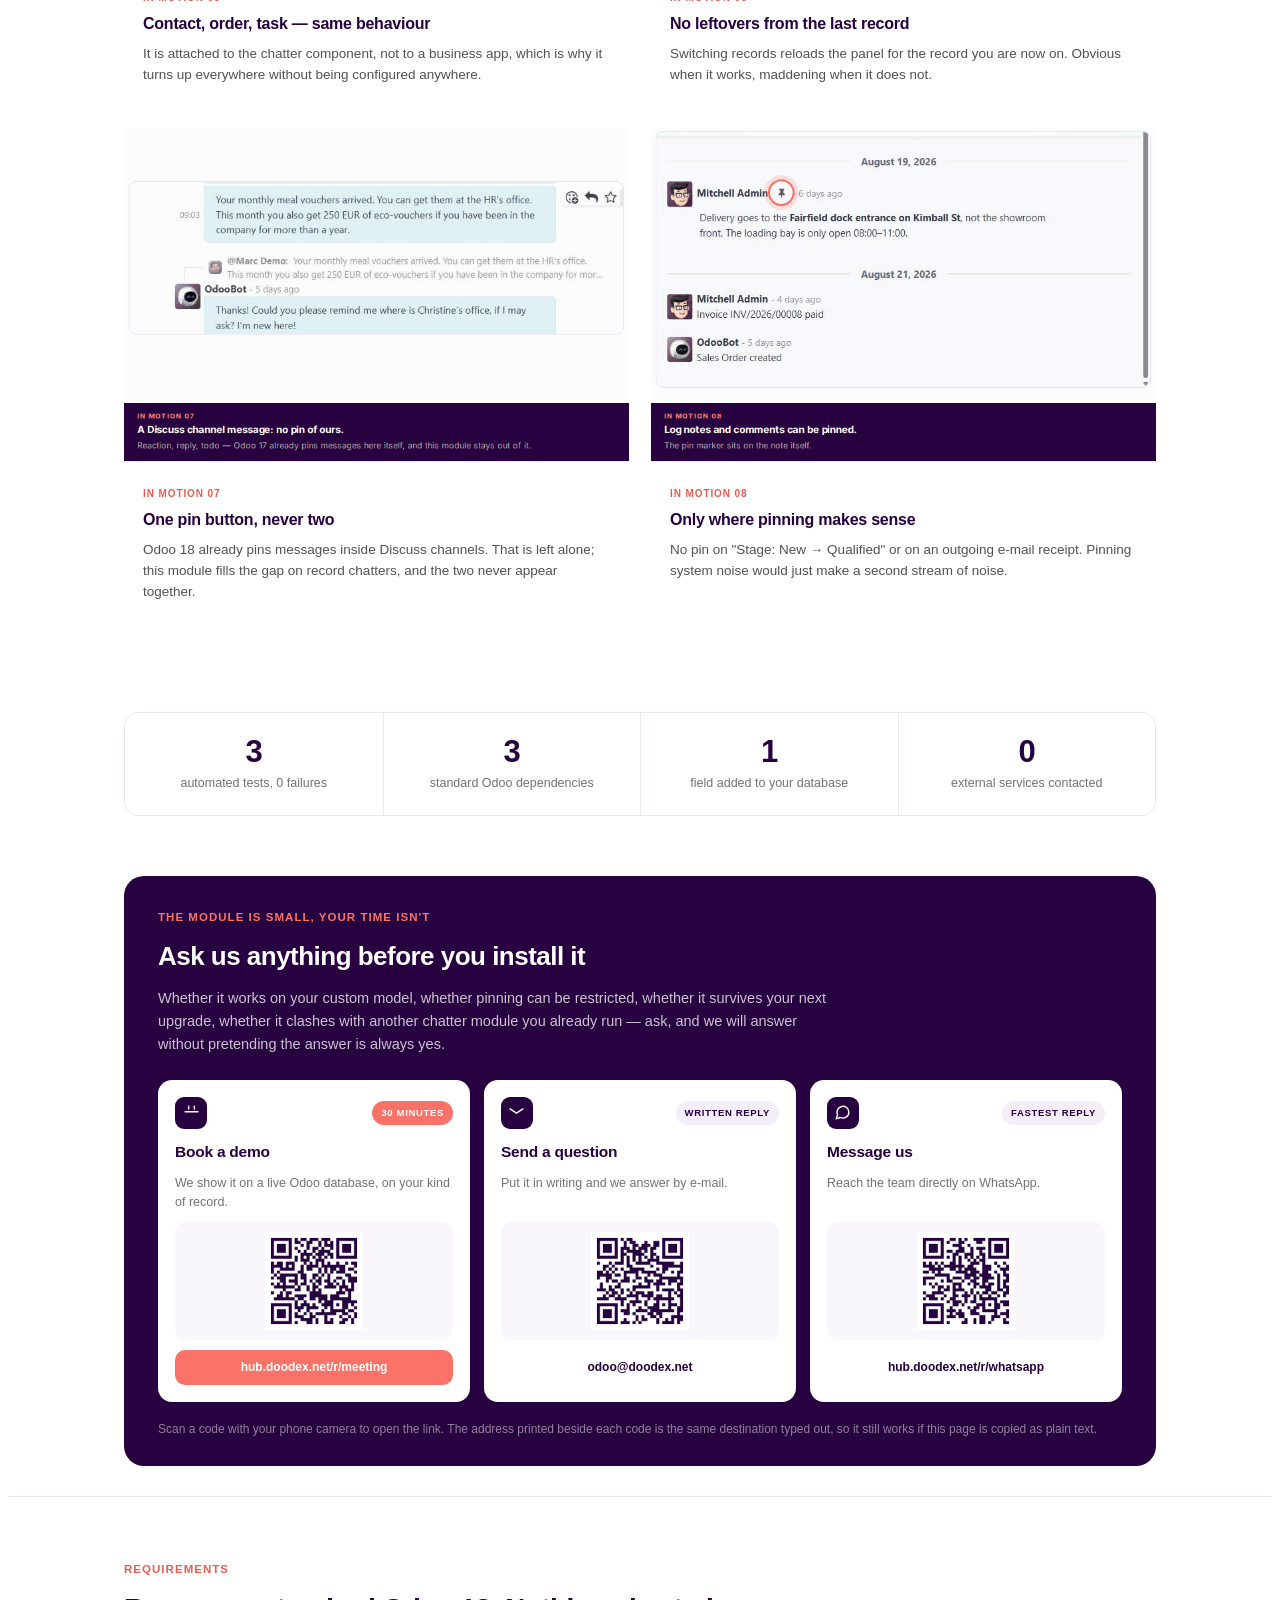
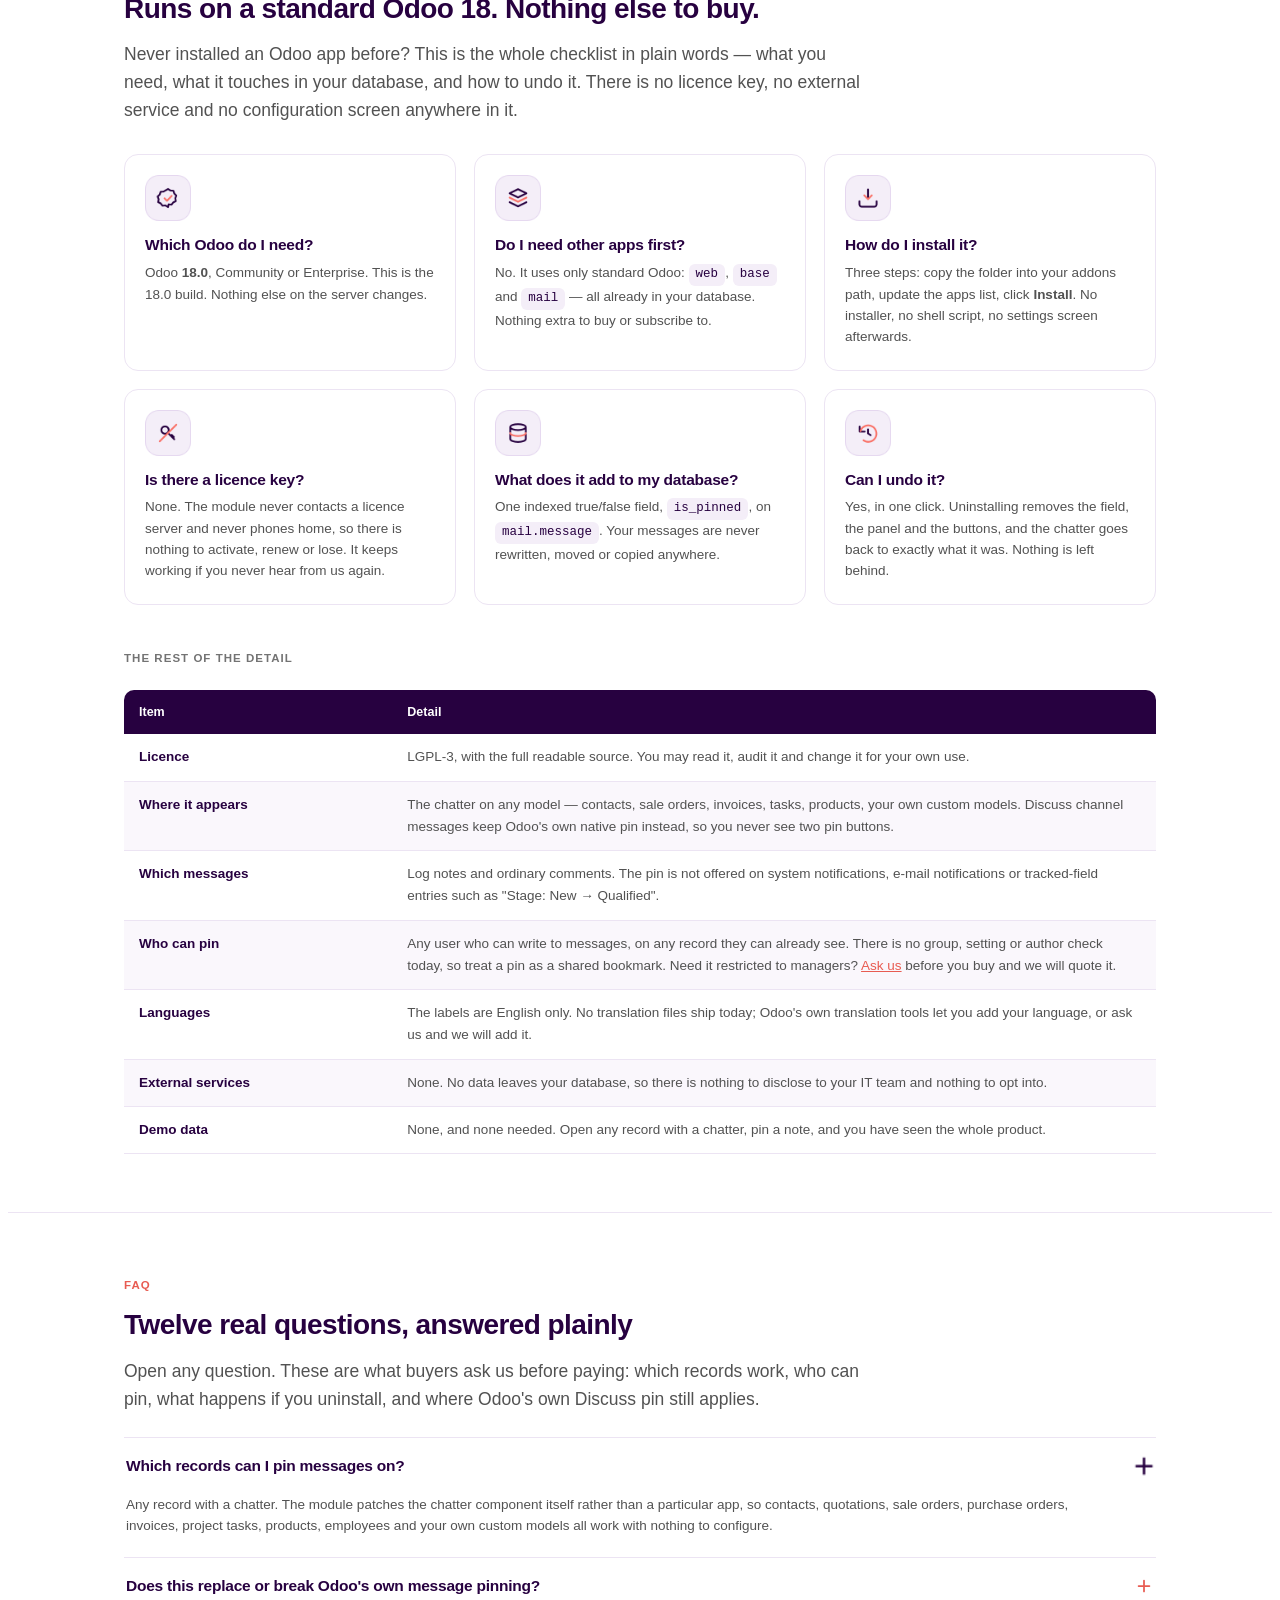
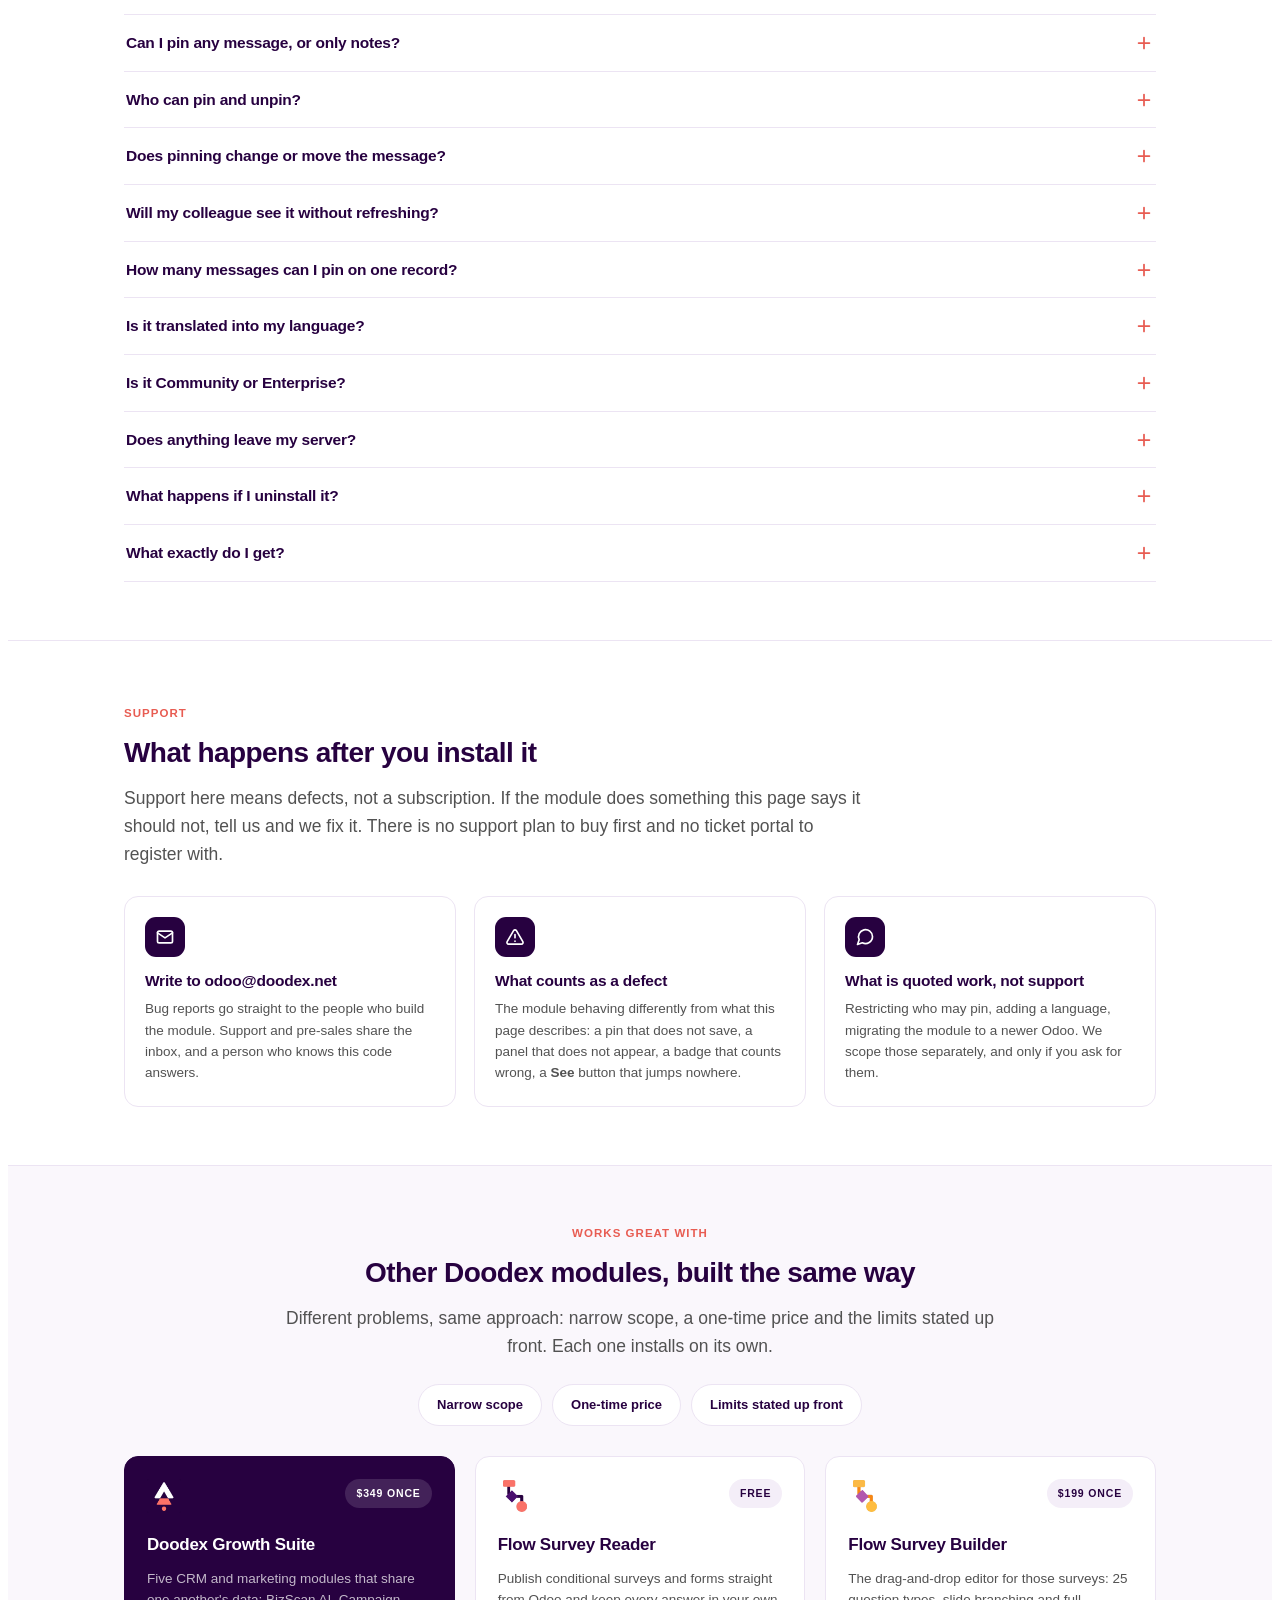
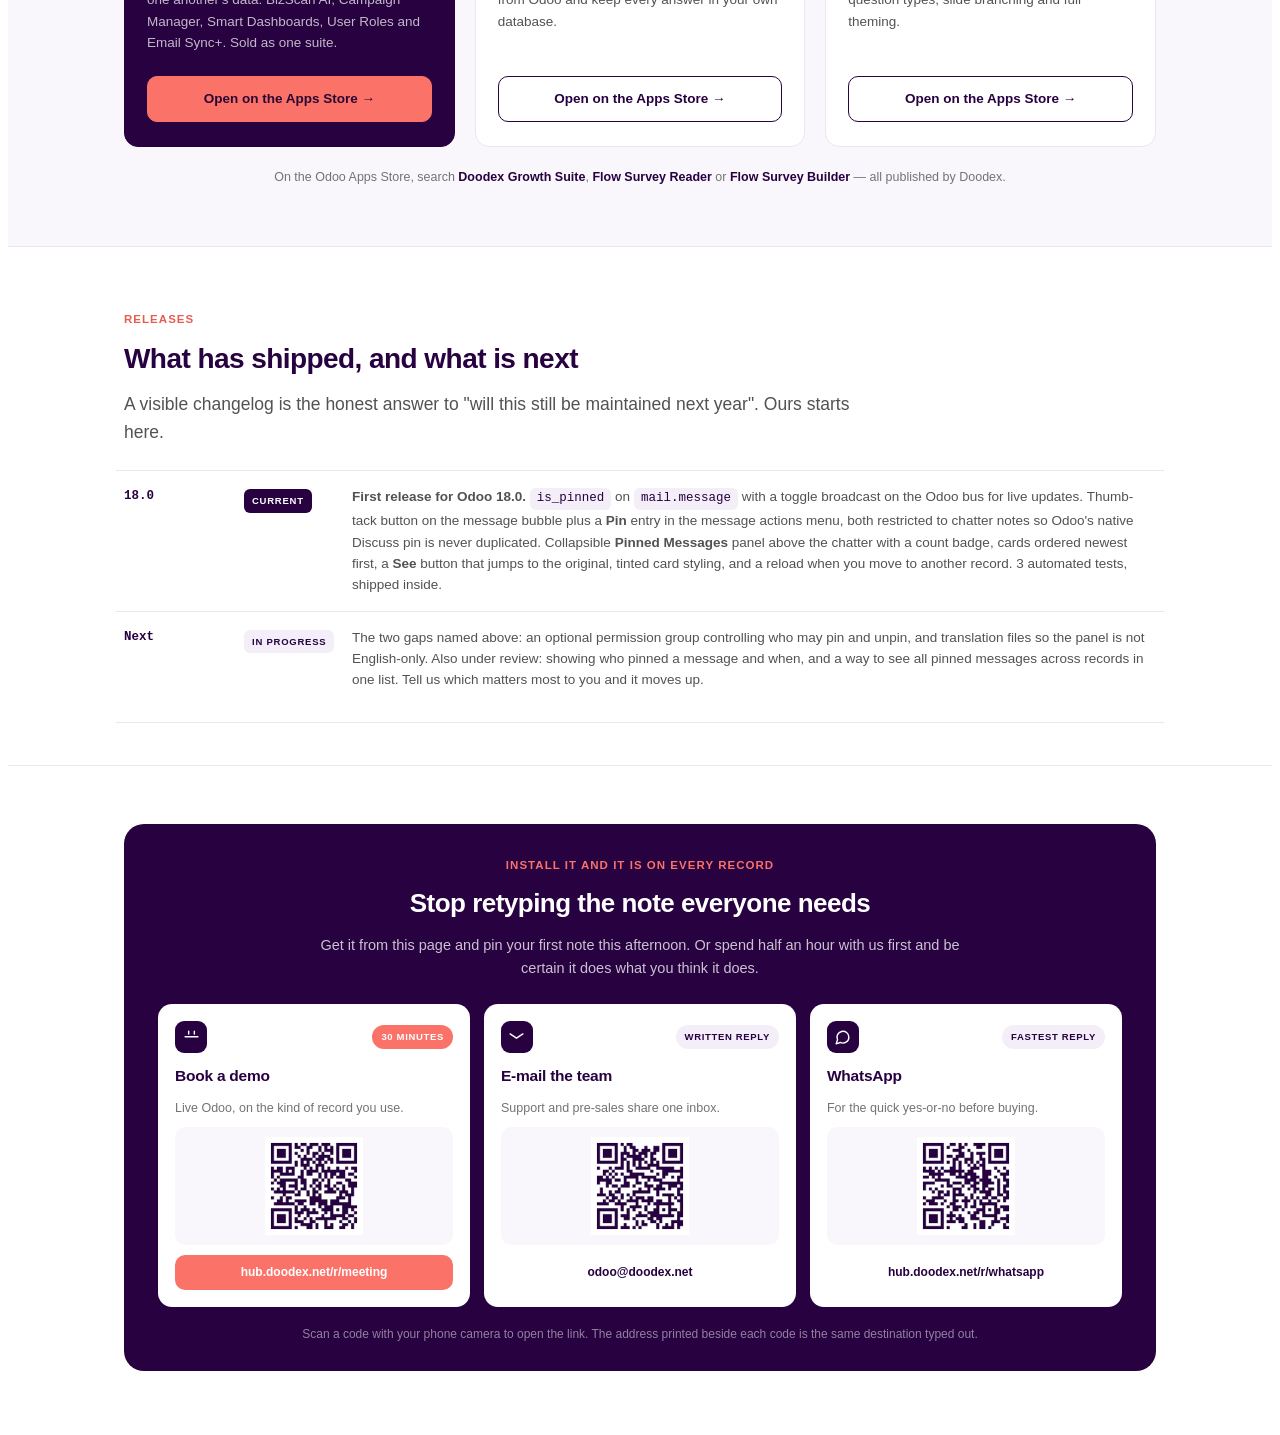
==== commit 4669bd76: "[fix]: pin_message: update index.html" ====
--- a/pin_message/static/description/index.html
+++ b/pin_message/static/description/index.html
@@ -3,18 +3,18 @@
 <head>
 <meta charset="utf-8">
 <meta name="viewport" content="width=device-width, initial-scale=1">
-<title>Pin Message in Chatter for Odoo 17 &mdash; pin important log notes to the top of any record</title>
+<title>Pin Message in Chatter for Odoo 18 &mdash; pin important log notes to the top of any record</title>
 <meta
          name="description"
          content="Pin any log note in the Odoo chatter and it moves to a collapsible Pinned Messages panel
 at the top of the record, with a count badge and live updates. Works on every model.
-Odoo 17.0, by Doodex."
+Odoo 18.0, by Doodex."
       />
 </head>
 <body>
 <!--
   ==========================================================================
-  Pin Message in Chatter  &middot;  Odoo Apps Store listing  &middot;  Odoo 17.0
+  Pin Message in Chatter  &middot;  Odoo Apps Store listing &middot; Odoo 18.0
   Doodex  &middot;  odoo@doodex.net
 
   SOURCE OF TRUTH. Edit this file, then run:
@@ -138,7 +138,7 @@
             <div class="wrap" style="max-width:1080px;margin:0px auto;padding:0px 24px">
                <div class="narrow" style="max-width:740px">
                   <p class="eyebrow" style="margin:0px 0px 13px;display:inline-block;font-size:11.5px;font-weight:800;letter-spacing:0.09em;text-transform:uppercase;color:#e85c52">
-                     Odoo 17 &middot; Discuss &middot; Works on every model
+                     Odoo 18 &middot; Discuss &middot; Works on every model
                   </p>
                   <h1 class="pmch1" style="color:#270140;letter-spacing:-0.028em;margin:0px;font-family:inherit;font-size:42px;font-weight:800;line-height:1.1">
                      The note that matters,
@@ -158,15 +158,15 @@
                   </div>
                </div>
                <div class="trust d-flex flex-wrap" style="margin-top:26px;margin-bottom:-9px">
-                  <span class="chip d-inline-flex align-items-center" style="font-size:12.5px;font-weight:600;color:#270140;padding:7px 13px;border-radius:9999px;background-color:#f4eef8;margin-right:9px;margin-bottom:9px"><img src="./assets/icons/ic-chip-77e7e0.png" width="14" height="14" alt="" loading="lazy" style="max-width:none;display:inline-block;width:14px;height:14px;vertical-align:middle;min-width:14px;margin-right:7px" class="flex-shrink-0">Built for Odoo 17.0</span>
+                  <span class="chip d-inline-flex align-items-center" style="font-size:12.5px;font-weight:600;color:#270140;padding:7px 13px;border-radius:9999px;background-color:#f4eef8;margin-right:9px;margin-bottom:9px"><img src="./assets/icons/ic-chip-77e7e0.png" width="14" height="14" alt="" loading="lazy" style="max-width:none;display:inline-block;width:14px;height:14px;vertical-align:middle;min-width:14px;margin-right:7px" class="flex-shrink-0">Built for Odoo 18.0</span>
                   <span class="chip d-inline-flex align-items-center" style="font-size:12.5px;font-weight:600;color:#270140;padding:7px 13px;border-radius:9999px;background-color:#f4eef8;margin-right:9px;margin-bottom:9px"><img src="./assets/icons/ic-chip-89338c.png" width="14" height="14" alt="" loading="lazy" style="max-width:none;display:inline-block;width:14px;height:14px;vertical-align:middle;min-width:14px;margin-right:7px" class="flex-shrink-0">Any chatter, any model</span>
                   <span class="chip d-inline-flex align-items-center" style="font-size:12.5px;font-weight:600;color:#270140;padding:7px 13px;border-radius:9999px;background-color:#f4eef8;margin-right:9px;margin-bottom:9px"><img src="./assets/icons/ic-chip-6d61f9.png" width="14" height="14" alt="" loading="lazy" style="max-width:none;display:inline-block;width:14px;height:14px;vertical-align:middle;min-width:14px;margin-right:7px" class="flex-shrink-0">Live update, no refresh</span>
-                  <span class="chip d-inline-flex align-items-center" style="font-size:12.5px;font-weight:600;color:#270140;padding:7px 13px;border-radius:9999px;background-color:#f4eef8;margin-right:9px;margin-bottom:9px"><img src="./assets/icons/ic-chip-a2329a.png" width="14" height="14" alt="" loading="lazy" style="max-width:none;display:inline-block;width:14px;height:14px;vertical-align:middle;min-width:14px;margin-right:7px" class="flex-shrink-0">3 automated tests, 0 failures</span>
+                  <span class="chip d-inline-flex align-items-center" style="font-size:12.5px;font-weight:600;color:#270140;padding:7px 13px;border-radius:9999px;background-color:#f4eef8;margin-right:9px;margin-bottom:9px"><img src="./assets/icons/ic-chip-a2329a.png" width="14" height="14" alt="" loading="lazy" style="max-width:none;display:inline-block;width:14px;height:14px;vertical-align:middle;min-width:14px;margin-right:7px" class="flex-shrink-0">3 automated tests, shipped inside</span>
                   <span class="chip d-inline-flex align-items-center" style="font-size:12.5px;font-weight:600;color:#270140;padding:7px 13px;border-radius:9999px;background-color:#f4eef8;margin-right:9px;margin-bottom:9px"><img src="./assets/icons/ic-chip-116960.png" width="14" height="14" alt="" loading="lazy" style="max-width:none;display:inline-block;width:14px;height:14px;vertical-align:middle;min-width:14px;margin-right:7px" class="flex-shrink-0">No activation key</span>
                   <span class="chip d-inline-flex align-items-center" style="font-size:12.5px;font-weight:600;color:#270140;padding:7px 13px;border-radius:9999px;background-color:#f4eef8;margin-bottom:9px"><img src="./assets/icons/ic-chip-1750a9.png" width="14" height="14" alt="" loading="lazy" style="max-width:none;display:inline-block;width:14px;height:14px;vertical-align:middle;min-width:14px;margin-right:7px" class="flex-shrink-0">Licence LGPL-3</span>
                </div>
                <figure style="margin:30px 0 0;border-radius:20px">
-                  <img src="./assets/gifs/hero-pin-note.gif" alt="A delivery instruction eleven messages down the chatter of Odoo 17 sale order S00024 being pinned, moving to the Pinned Messages panel at the top with a count badge, and the See button jumping back to the original message." style="max-width:100%;border-radius:20px">
+                  <img src="./assets/gifs/hero-pin-note.gif" alt="A delivery instruction eleven messages down the chatter of a sale order being pinned, moving to the Pinned Messages panel at the top with a count badge, and the See button jumping back to the original message." style="max-width:100%;border-radius:20px">
                </figure>
             </div>
          </section>
@@ -208,7 +208,7 @@
                      </summary>
                      <div class="scbody row g-0 align-items-start" style="padding:4px 18px 22px 64px;margin-left:-11px;margin-right:-11px;margin-bottom:-22px">
                         <div class="scshot col-12 col-md-7" style="border-radius:10px;background-color:#faf7fc;min-width:62.5%;padding-left:11px;padding-right:11px;margin-bottom:22px">
-                           <img src="./assets/screenshots/sc-01-buried-note.png" alt="Two crops of the same Odoo 17 sale order chatter: the top, where nothing mentions the delivery, and nine messages down, where the eleven-day-old delivery instruction sits outlined in coral." style="max-width:100%;display:block;width:100%;height:auto;border-radius:10px">
+                           <img src="./assets/screenshots/sc-01-buried-note.png" alt="Two crops of the same sale order chatter: the top, where nothing mentions the delivery, and nine messages down, where the eleven-day-old delivery instruction sits outlined in coral." style="max-width:100%;display:block;width:100%;height:auto;border-radius:10px">
                         </div>
                         <p class="sccap col-12 col-md" style="margin:0px;font-size:13.5px;line-height:1.6;color:#525252;padding-left:11px;padding-right:11px;margin-bottom:22px">
                            <b style="color:#270140">The problem, on a real record.</b> Sixty messages
@@ -499,7 +499,7 @@
                <div class="gcards row g-0" style="margin-top:30px;margin-left:-11px;margin-right:-11px;margin-bottom:-22px">
                   <div class="col-12 col-md-6" style="padding-left:11px;padding-right:11px;margin-bottom:22px"><div class="gcard" style="border-radius:14px;background-color:rgb(255, 255, 255);height:100%">
                      <div class="shot" style="border-bottom:1px solid #ece4f3;background-color:#faf7fc">
-                        <img src="./assets/gifs/feat-01-toggle.gif" alt="A log note in the Odoo 17 chatter: the thumb-tack appears on hover, one click pins it and adds a pin marker beside the author, and the same click unpins it." loading="lazy" style="max-width:100%;display:block;width:100%;height:auto">
+                        <img src="./assets/gifs/feat-01-toggle.gif" alt="A log note in the Odoo chatter: the thumb-tack appears on hover, one click pins it and adds a pin marker beside the author, and the same click unpins it." loading="lazy" style="max-width:100%;display:block;width:100%;height:auto">
                      </div>
                      <div class="body" style="padding:17px 19px 21px">
                         <span class="n" style="display:inline-block;font-size:10px;font-weight:800;letter-spacing:0.09em;text-transform:uppercase;color:#e85c52;margin-bottom:5px">In motion 01</span>
@@ -514,7 +514,7 @@
 
                   <div class="col-12 col-md-6" style="padding-left:11px;padding-right:11px;margin-bottom:22px"><div class="gcard" style="border-radius:14px;background-color:rgb(255, 255, 255);height:100%">
                      <div class="shot" style="border-bottom:1px solid #ece4f3;background-color:#faf7fc">
-                        <img src="./assets/gifs/feat-02-realtime.gif" alt="The Odoo 17 chatter before and after pinning: no panel, then the Pinned Messages panel with its count badge, with no page reload in between." loading="lazy" style="max-width:100%;display:block;width:100%;height:auto">
+                        <img src="./assets/gifs/feat-02-realtime.gif" alt="The Odoo chatter before and after pinning: no panel, then the Pinned Messages panel with its count badge, with no page reload in between." loading="lazy" style="max-width:100%;display:block;width:100%;height:auto">
                      </div>
                      <div class="body" style="padding:17px 19px 21px">
                         <span class="n" style="display:inline-block;font-size:10px;font-weight:800;letter-spacing:0.09em;text-transform:uppercase;color:#e85c52;margin-bottom:5px">In motion 02</span>
@@ -599,7 +599,7 @@
                         <span class="n" style="display:inline-block;font-size:10px;font-weight:800;letter-spacing:0.09em;text-transform:uppercase;color:#e85c52;margin-bottom:5px">In motion 07</span>
                         <h3 style="color:#270140;letter-spacing:-0.015em;margin:0px;font-family:inherit;font-size:16px;margin-bottom:5px">One pin button, never two</h3>
                         <p style="margin:0px;font-size:13.5px;color:#525252;line-height:1.58">
-                           Odoo 17 already pins messages inside Discuss
+                           Odoo 18 already pins messages inside Discuss
                            channels. That is left alone; this module fills the
                            gap on record chatters, and the two never appear
                            together.
@@ -673,7 +673,7 @@
                         </div>
                         <h3 class="qr-h" style="color:#270140;letter-spacing:-0.015em;margin:0px;font-family:inherit;font-size:15.5px;margin-bottom:10px">Book a demo</h3>
                         <p class="qr-p" style="margin:0px;font-size:12.5px;line-height:1.5;color:#737373;margin-bottom:10px">
-                           We show it on a live Odoo 17, on your kind of record.
+                           We show it on a live Odoo database, on your kind of record.
                         </p>
                         <span class="qr-code" aria-label="QR code for the Doodex booking page" style="display:block;border-radius:10px;padding:10px;margin-top:auto;background-color:#faf7fc;margin-bottom:10px"><img src="./assets/icons/qr-meeting.png" alt="QR code encoding hub.doodex.net/r/meeting" width="98" height="98" style="max-width:100%;display:block;width:98px;height:auto;margin:0px auto"></span>
                         <a class="pmcbtn pmcbtn-1 qr-btn d-inline-flex align-items-center justify-content-center" style="color:rgb(255, 255, 255);font-weight:700;font-size:12px;text-decoration:none;padding:10px;border-radius:10px;line-height:1.25;width:100%;text-align:center;background-color:#fa7268">hub.doodex.net<wbr style="margin-right:8px">/r/meeting</a>
@@ -718,7 +718,7 @@
             <div class="wrap" style="max-width:1080px;margin:0px auto;padding:0px 24px">
                <p class="eyebrow" style="margin:0px 0px 13px;display:inline-block;font-size:11.5px;font-weight:800;letter-spacing:0.09em;text-transform:uppercase;color:#e85c52">Requirements</p>
                <h2 class="pmch2" style="color:#270140;letter-spacing:-0.02em;margin:0px;font-family:inherit;font-size:28px;font-weight:800;line-height:1.2">
-                  Runs on a standard Odoo 17. Nothing else to buy.
+                  Runs on a standard Odoo 18. Nothing else to buy.
                </h2>
                <p class="pmclead narrow" style="margin:0px;max-width:740px;font-size:17.5px;line-height:1.6;color:#525252;margin-top:15px">
                   Never installed an Odoo app before? This is the whole
@@ -733,9 +733,7 @@
                      <img src="./assets/icons/req-odoo-version.png" alt="A violet badge with a coral tick." loading="lazy" width="46" height="46" style="max-width:100%;width:46px;height:46px;display:block;margin:0px 0px 14px">
                      <h3 style="color:#270140;letter-spacing:-0.015em;margin:0px;font-family:inherit;font-size:15.5px;line-height:1.35;margin-bottom:6px">Which Odoo do I need?</h3>
                      <p style="margin:0px;font-size:13.5px;color:#525252;line-height:1.58">
-                        Odoo <b>17.0</b>, Community or Enterprise. This is the
-                        17.0 build, module version
-                        <span class="fld" style="display:inline-block;font-family:ui-monospace, &quot;SF Mono&quot;, Menlo, Consolas, monospace;font-size:12.5px;color:#270140;padding:1px 7px;border-radius:6px;background-color:#f4eef8">17.0.1.0</span>. Nothing else on the
+                        Odoo <b>18.0</b>, Community or Enterprise. This is the 18.0 build. Nothing else on the
                         server changes.
                      </p>
                   </div></div>
@@ -911,7 +909,7 @@
                      </summary>
                      <div class="qans" style="padding:0px 46px 20px 2px">
                         <p style="margin:0px;font-size:13.5px;line-height:1.62;color:#525252">
-                           Neither. Odoo 17 pins messages inside Discuss
+                           Neither. Odoo 18 pins messages inside Discuss
                            channels, and that is untouched. This module adds the
                            equivalent for record chatters, and its button is
                            deliberately hidden on discussion messages so you
@@ -1194,7 +1192,7 @@
                            suite.
                         </p>
                      </div>
-                     <a class="xbtn" href="/apps/modules/17.0/marketing_crm_automation_dashboard_campaign_doodex" style="color:rgb(43, 7, 51);display:block;margin-top:22px;text-align:center;font-size:13.5px;font-weight:700;border:1.5px solid #270140;border-radius:10px;padding:11px 14px;text-decoration:none;border-color:#fa7268;background-color:#fa7268">Open on the Apps Store &rarr;</a>
+                     <a class="xbtn" href="/apps/modules/18.0/marketing_crm_automation_dashboard_campaign_doodex" style="color:rgb(43, 7, 51);display:block;margin-top:22px;text-align:center;font-size:13.5px;font-weight:700;border:1.5px solid #270140;border-radius:10px;padding:11px 14px;text-decoration:none;border-color:#fa7268;background-color:#fa7268">Open on the Apps Store &rarr;</a>
                   </div></div>
 
                   <div class="col-12 col-md-4" style="padding-left:10px;padding-right:10px;margin-bottom:20px"><div class="xs d-flex flex-column" style="border:1px solid #ece4f3;border-radius:14px;padding:22px 22px 24px;background-color:rgb(255, 255, 255);height:100%">
@@ -1209,7 +1207,7 @@
                            Odoo and keep every answer in your own database.
                         </p>
                      </div>
-                     <a class="xbtn" href="/apps/modules/17.0/flow_survey_reader" style="color:#270140;display:block;margin-top:22px;text-align:center;font-size:13.5px;font-weight:700;border:1.5px solid #270140;border-radius:10px;padding:11px 14px;text-decoration:none;background-color:rgb(255, 255, 255)">Open on the Apps Store &rarr;</a>
+                     <a class="xbtn" href="/apps/modules/18.0/flow_survey_reader" style="color:#270140;display:block;margin-top:22px;text-align:center;font-size:13.5px;font-weight:700;border:1.5px solid #270140;border-radius:10px;padding:11px 14px;text-decoration:none;background-color:rgb(255, 255, 255)">Open on the Apps Store &rarr;</a>
                   </div></div>
 
                   <div class="col-12 col-md-4" style="padding-left:10px;padding-right:10px;margin-bottom:20px"><div class="xs d-flex flex-column" style="border:1px solid #ece4f3;border-radius:14px;padding:22px 22px 24px;background-color:rgb(255, 255, 255);height:100%">
@@ -1224,7 +1222,7 @@
                            question types, slide branching and full theming.
                         </p>
                      </div>
-                     <a class="xbtn" href="/apps/modules/17.0/flow_survey" style="color:#270140;display:block;margin-top:22px;text-align:center;font-size:13.5px;font-weight:700;border:1.5px solid #270140;border-radius:10px;padding:11px 14px;text-decoration:none;background-color:rgb(255, 255, 255)">Open on the Apps Store &rarr;</a>
+                     <a class="xbtn" href="/apps/modules/18.0/flow_survey" style="color:#270140;display:block;margin-top:22px;text-align:center;font-size:13.5px;font-weight:700;border:1.5px solid #270140;border-radius:10px;padding:11px 14px;text-decoration:none;background-color:rgb(255, 255, 255)">Open on the Apps Store &rarr;</a>
                   </div></div>
                </div>
                <p class="xnote tac" style="margin:0px;text-align:center;font-size:12.5px;color:#737373;margin-top:20px">
@@ -1246,11 +1244,11 @@
                </p>
                <div class="rel" style="margin-top:24px">
                   <div class="relrow row g-0 align-items-start" style="padding:15px 0px;border-top:1px solid #ece4f3;margin-left:-8px;margin-right:-8px;margin-bottom:-16px">
-                     <div class="relver col-12 col-md-auto" style="font-family:ui-monospace, &quot;SF Mono&quot;, Menlo, Consolas, monospace;font-size:12.5px;font-weight:700;color:#270140;white-space:nowrap;min-width:120px;padding-left:8px;padding-right:8px;margin-bottom:16px">17.0.1.0</div>
+                     <div class="relver col-12 col-md-auto" style="font-family:ui-monospace, &quot;SF Mono&quot;, Menlo, Consolas, monospace;font-size:12.5px;font-weight:700;color:#270140;white-space:nowrap;min-width:120px;padding-left:8px;padding-right:8px;margin-bottom:16px">18.0</div>
                      <div class="col-12 col-md-auto" style="white-space:nowrap;min-width:108px;padding-left:8px;padding-right:8px;margin-bottom:16px"><span class="relbadge rb-new" style="display:inline-block;font-size:9.5px;font-weight:800;letter-spacing:0.08em;text-transform:uppercase;padding:4px 8px;border-radius:6px;color:rgb(255, 255, 255);background-color:#270140">Current</span></div>
                      <div class="col-12 col-md" style="padding-left:8px;padding-right:8px;margin-bottom:16px">
                         <p style="margin:0px;font-size:13.5px;line-height:1.58">
-                           <b>First release for Odoo 17.0.</b>
+                           <b>First release for Odoo 18.0.</b>
                            <span class="fld" style="display:inline-block;font-family:ui-monospace, &quot;SF Mono&quot;, Menlo, Consolas, monospace;font-size:12.5px;color:#270140;padding:1px 7px;border-radius:6px;background-color:#f4eef8">is_pinned</span> on
                            <span class="fld" style="display:inline-block;font-family:ui-monospace, &quot;SF Mono&quot;, Menlo, Consolas, monospace;font-size:12.5px;color:#270140;padding:1px 7px;border-radius:6px;background-color:#f4eef8">mail.message</span> with a toggle
                            broadcast on the Odoo bus for live updates.
@@ -1262,7 +1260,7 @@
                            count badge, cards ordered newest first, a
                            <b>See</b> button that jumps to the original, tinted
                            card styling, and a reload when you move to another
-                           record. 3 automated tests, 0 failures.
+                           record. 3 automated tests, shipped inside.
                         </p>
                      </div>
                   </div>
@@ -1309,7 +1307,7 @@
                         </div>
                         <h3 class="qr-h" style="color:#270140;letter-spacing:-0.015em;margin:0px;font-family:inherit;font-size:15.5px;margin-bottom:10px">Book a demo</h3>
                         <p class="qr-p" style="margin:0px;font-size:12.5px;line-height:1.5;color:#737373;margin-bottom:10px">
-                           Live Odoo 17, on the kind of record you use.
+                           Live Odoo, on the kind of record you use.
                         </p>
                         <span class="qr-code" aria-label="QR code for the Doodex booking page" style="display:block;border-radius:10px;padding:10px;margin-top:auto;background-color:#faf7fc;margin-bottom:10px"><img src="./assets/icons/qr-meeting.png" alt="QR code encoding hub.doodex.net/r/meeting" width="98" height="98" style="max-width:100%;display:block;width:98px;height:auto;margin:0px auto"></span>
                         <a class="pmcbtn pmcbtn-1 qr-btn d-inline-flex align-items-center justify-content-center" style="color:rgb(255, 255, 255);font-weight:700;font-size:12px;text-decoration:none;padding:10px;border-radius:10px;line-height:1.25;width:100%;text-align:center;background-color:#fa7268">hub.doodex.net<wbr style="margin-right:8px">/r/meeting</a>
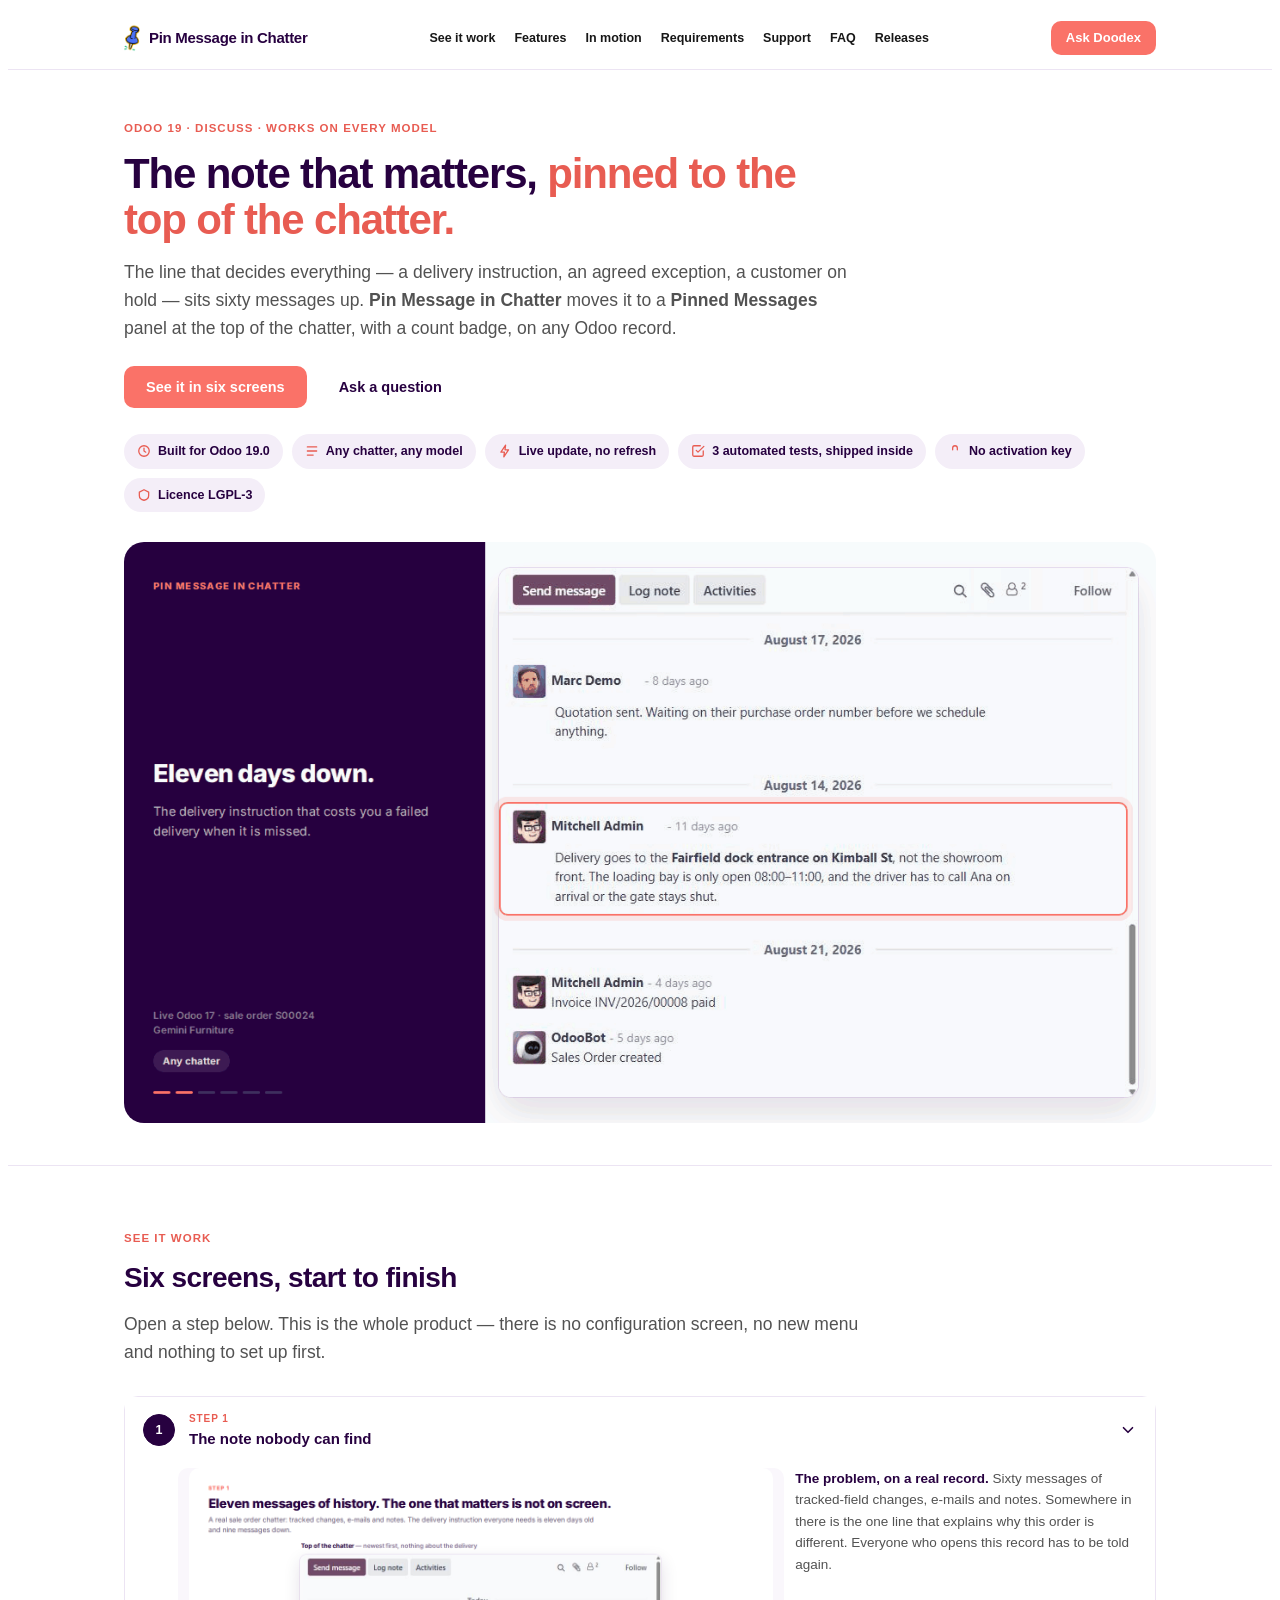
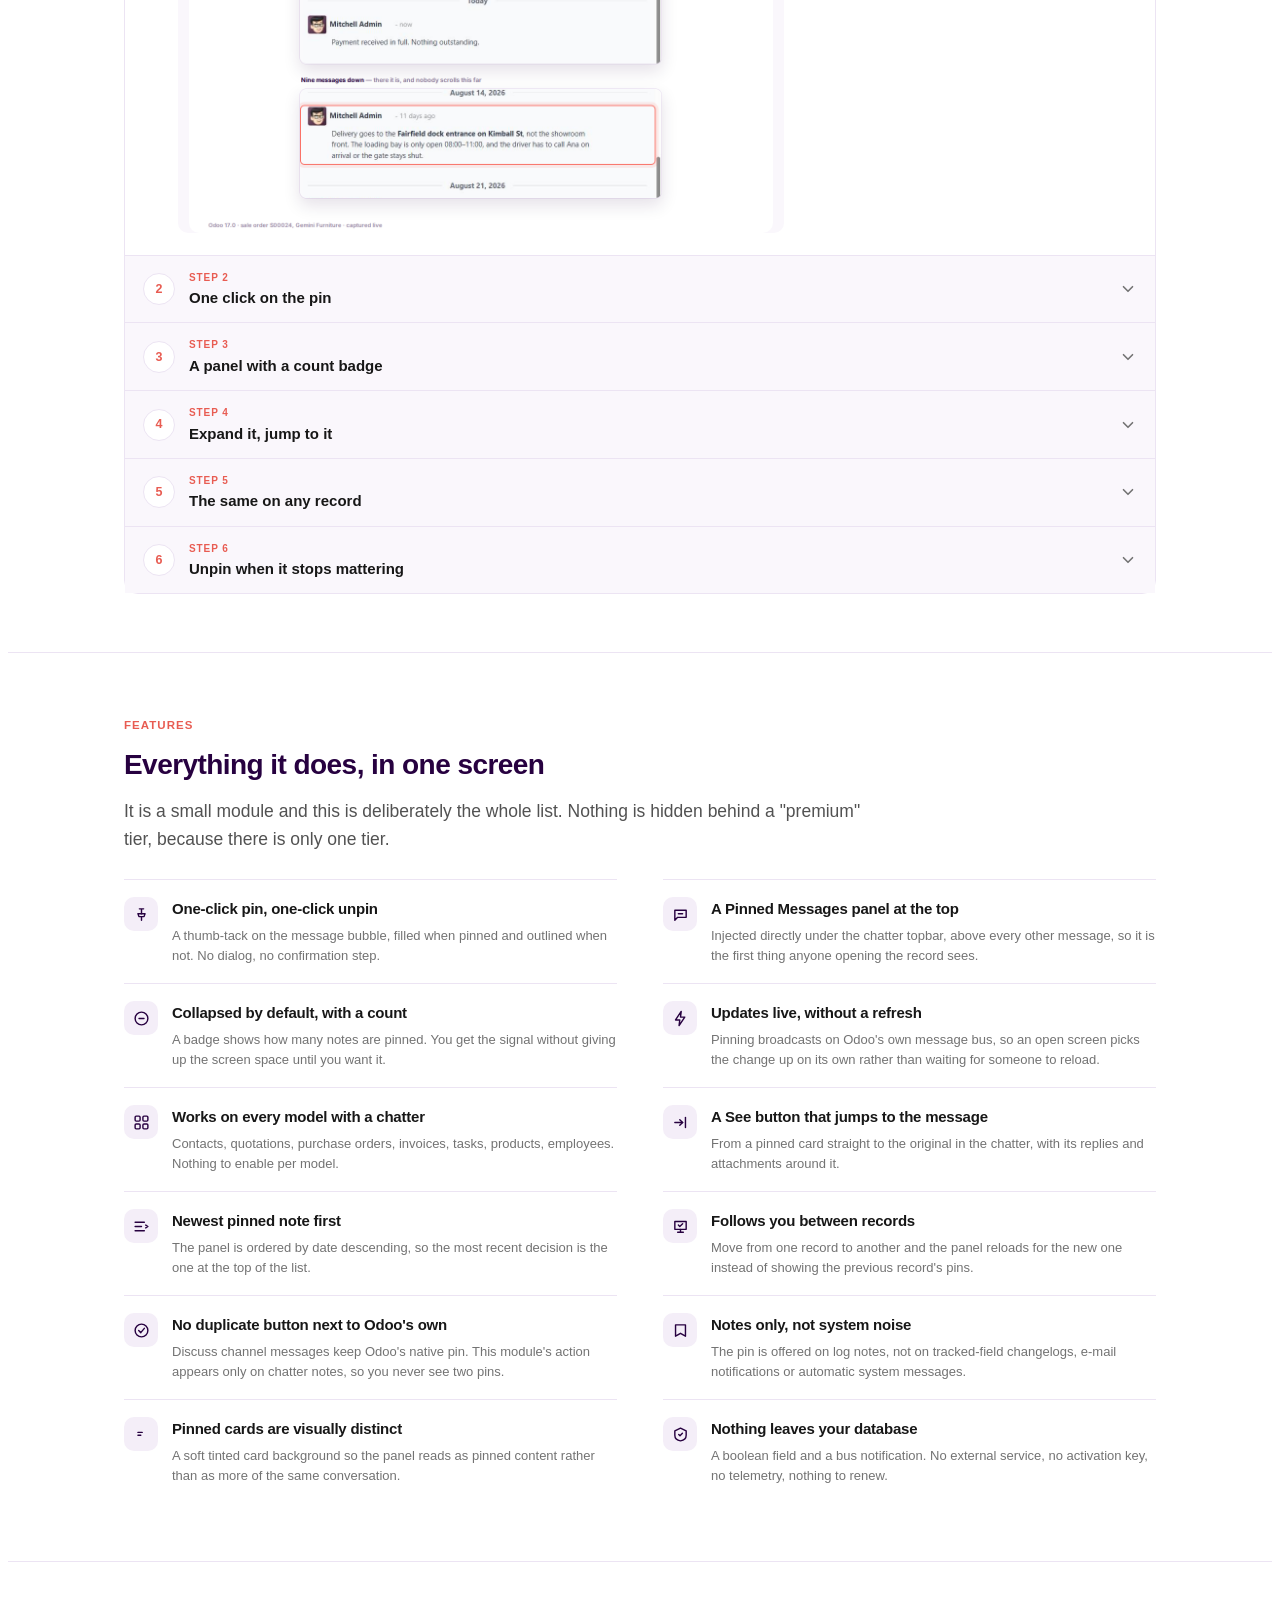
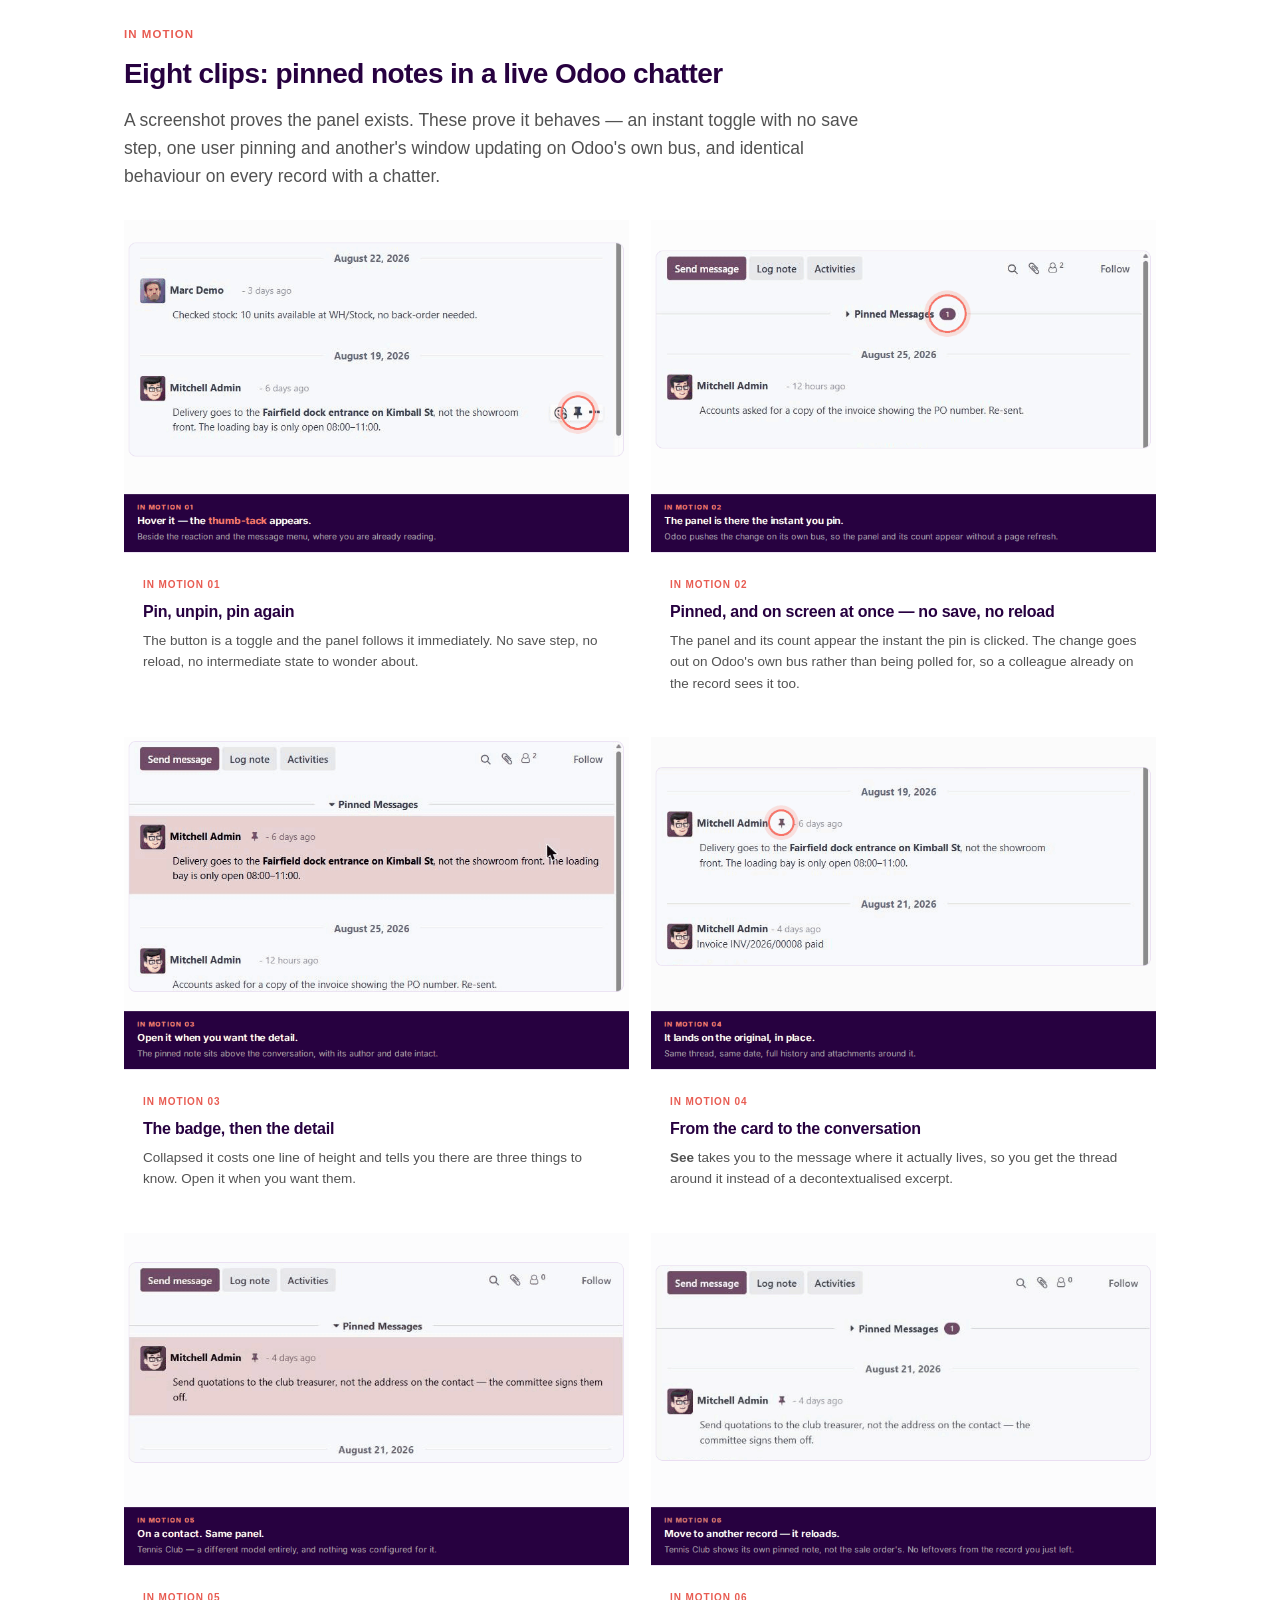
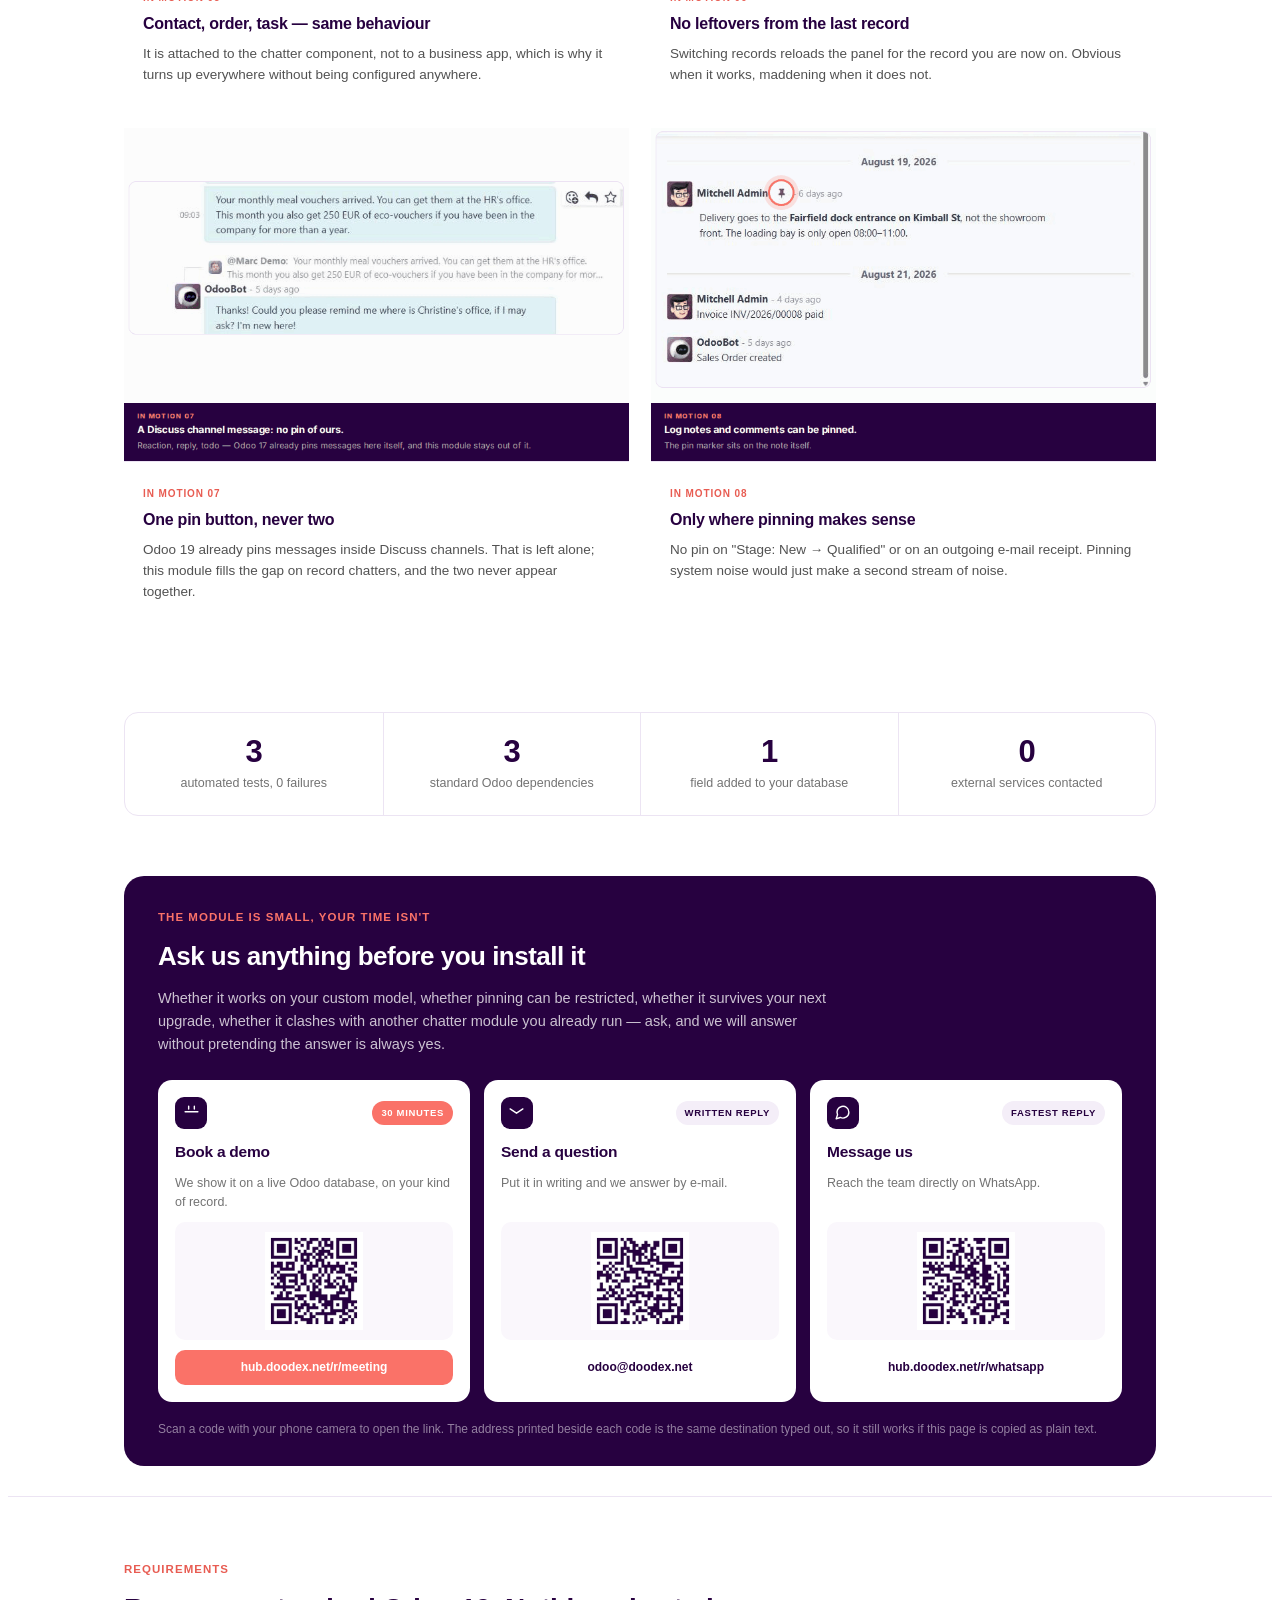
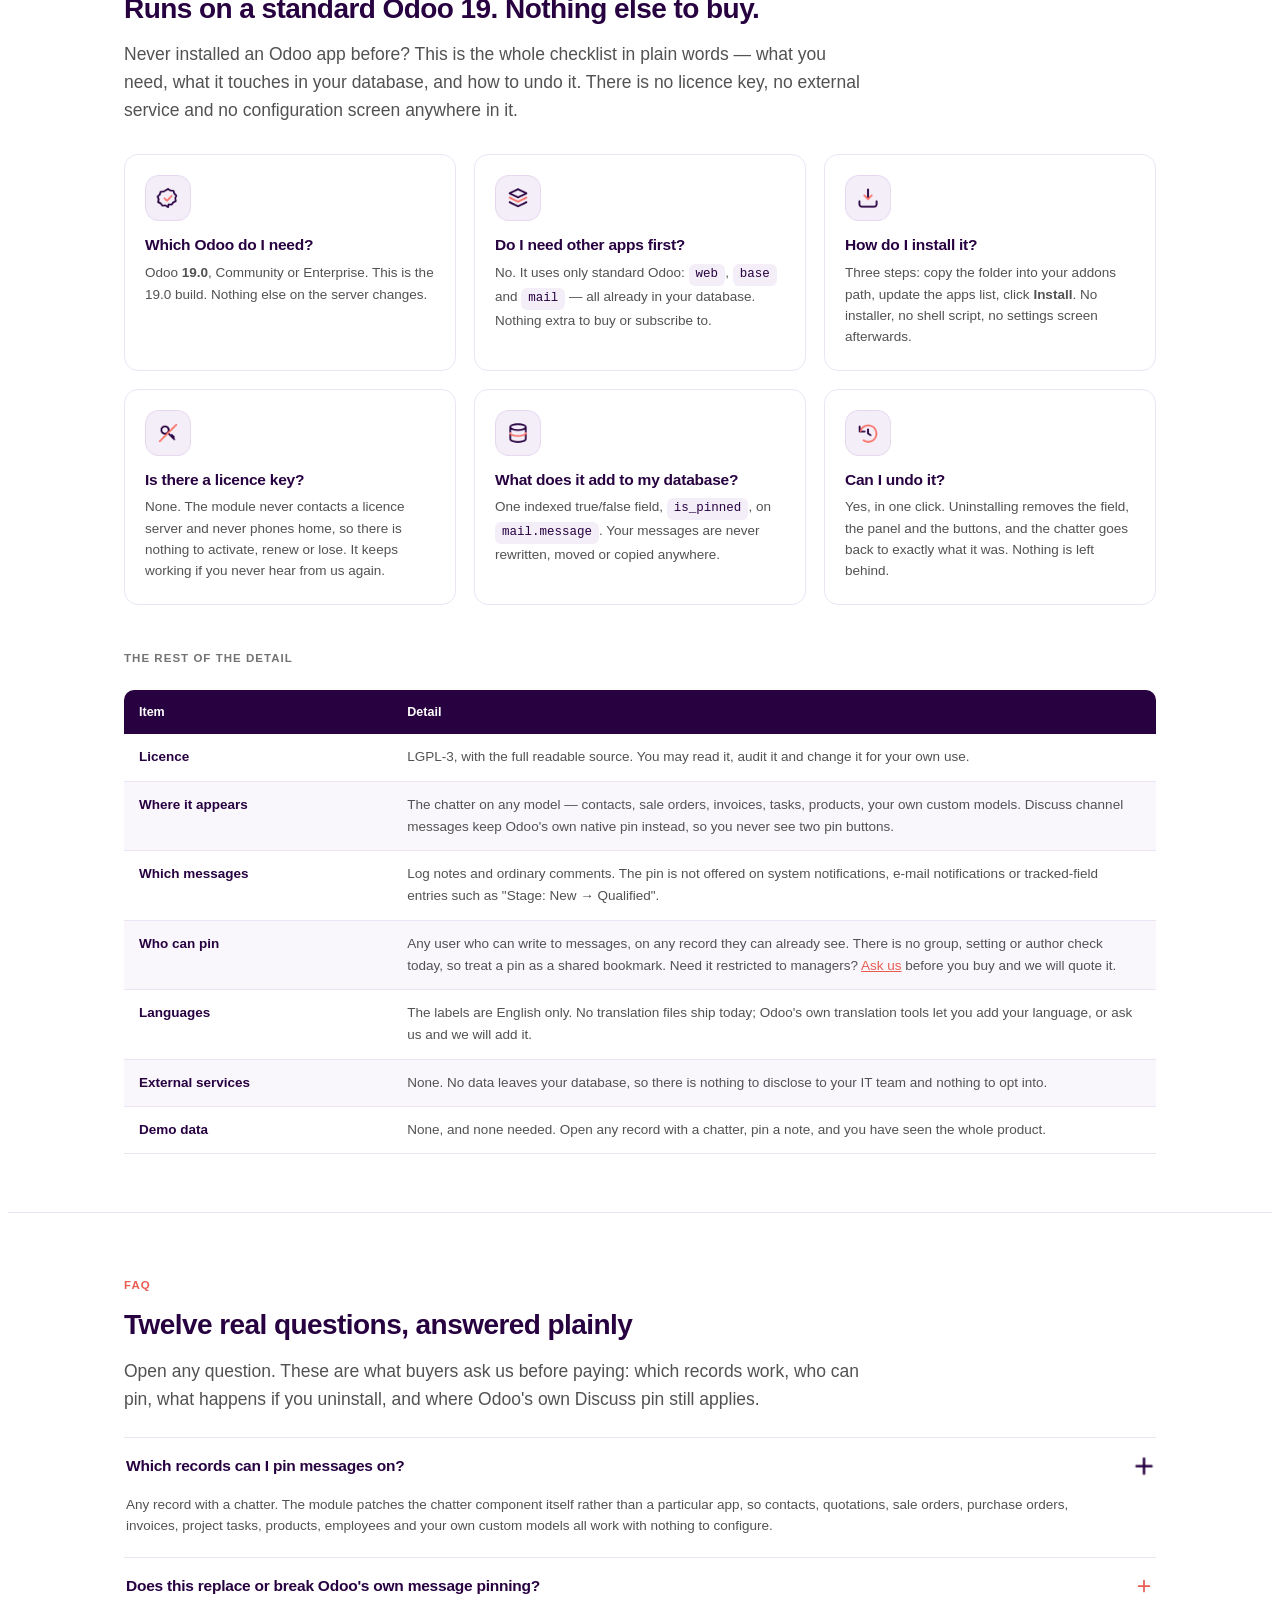
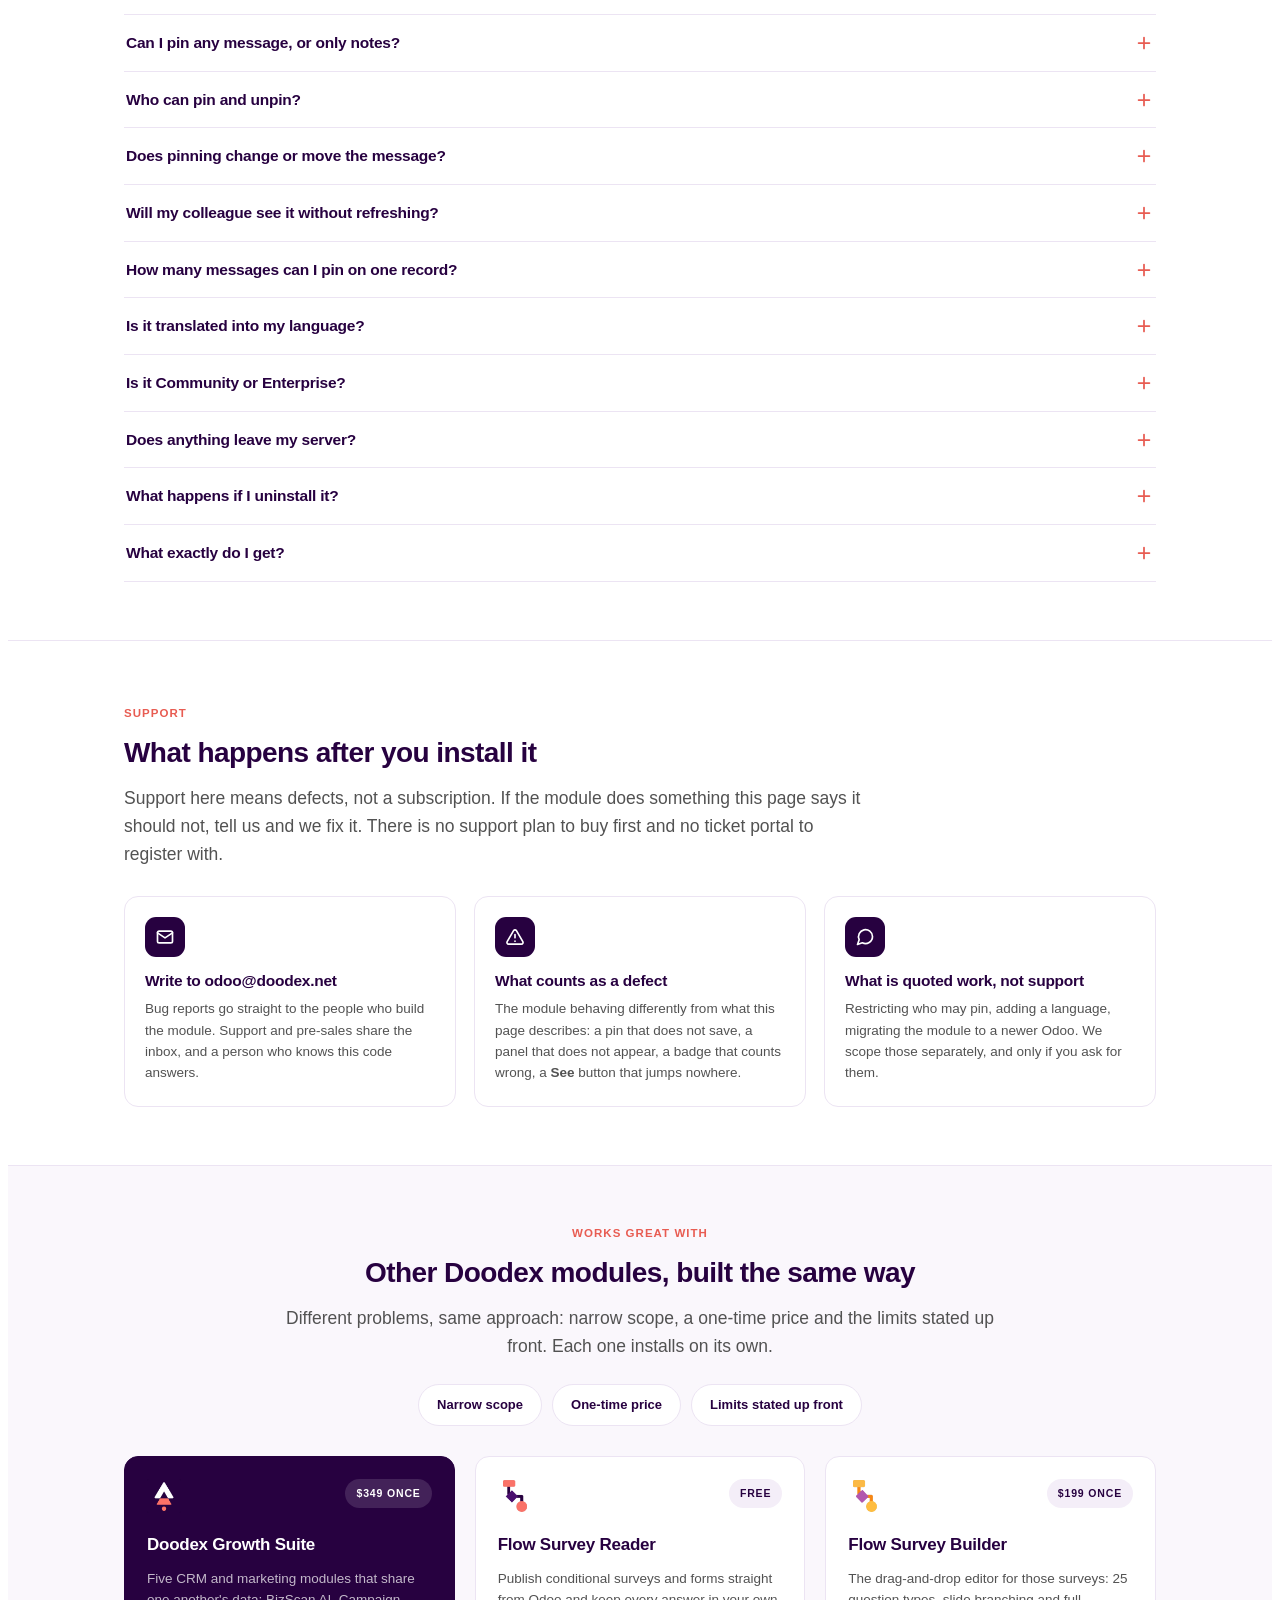
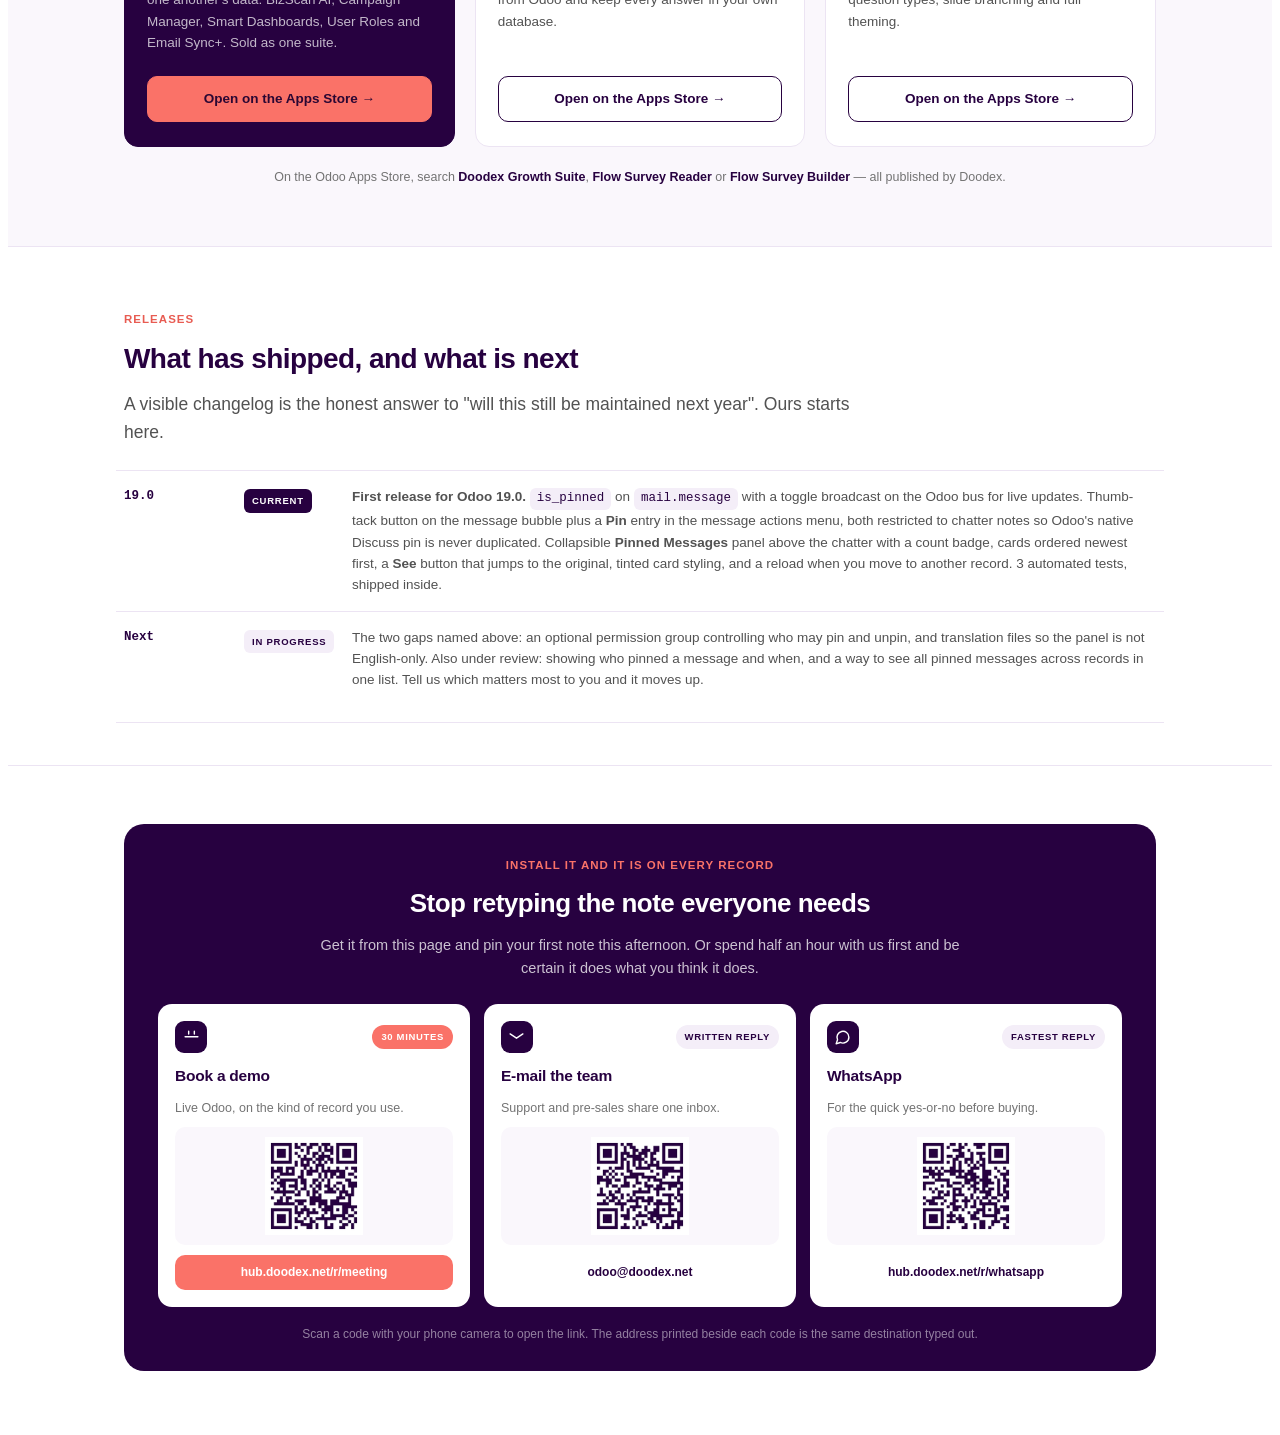
==== commit ee10620d: "[fix]: pin_message: update index.html" ====
--- a/pin_message/static/description/index.html
+++ b/pin_message/static/description/index.html
@@ -3,18 +3,18 @@
 <head>
 <meta charset="utf-8">
 <meta name="viewport" content="width=device-width, initial-scale=1">
-<title>Pin Message in Chatter for Odoo 18 &mdash; pin important log notes to the top of any record</title>
+<title>Pin Message in Chatter for Odoo 19 &mdash; pin important log notes to the top of any record</title>
 <meta
          name="description"
          content="Pin any log note in the Odoo chatter and it moves to a collapsible Pinned Messages panel
 at the top of the record, with a count badge and live updates. Works on every model.
-Odoo 18.0, by Doodex."
+Odoo 19.0, by Doodex."
       />
 </head>
 <body>
 <!--
   ==========================================================================
-  Pin Message in Chatter  &middot;  Odoo Apps Store listing &middot; Odoo 18.0
+  Pin Message in Chatter  &middot;  Odoo Apps Store listing &middot; Odoo 19.0
   Doodex  &middot;  odoo@doodex.net
 
   SOURCE OF TRUTH. Edit this file, then run:
@@ -138,7 +138,7 @@
             <div class="wrap" style="max-width:1080px;margin:0px auto;padding:0px 24px">
                <div class="narrow" style="max-width:740px">
                   <p class="eyebrow" style="margin:0px 0px 13px;display:inline-block;font-size:11.5px;font-weight:800;letter-spacing:0.09em;text-transform:uppercase;color:#e85c52">
-                     Odoo 18 &middot; Discuss &middot; Works on every model
+                     Odoo 19 &middot; Discuss &middot; Works on every model
                   </p>
                   <h1 class="pmch1" style="color:#270140;letter-spacing:-0.028em;margin:0px;font-family:inherit;font-size:42px;font-weight:800;line-height:1.1">
                      The note that matters,
@@ -158,7 +158,7 @@
                   </div>
                </div>
                <div class="trust d-flex flex-wrap" style="margin-top:26px;margin-bottom:-9px">
-                  <span class="chip d-inline-flex align-items-center" style="font-size:12.5px;font-weight:600;color:#270140;padding:7px 13px;border-radius:9999px;background-color:#f4eef8;margin-right:9px;margin-bottom:9px"><img src="./assets/icons/ic-chip-77e7e0.png" width="14" height="14" alt="" loading="lazy" style="max-width:none;display:inline-block;width:14px;height:14px;vertical-align:middle;min-width:14px;margin-right:7px" class="flex-shrink-0">Built for Odoo 18.0</span>
+                  <span class="chip d-inline-flex align-items-center" style="font-size:12.5px;font-weight:600;color:#270140;padding:7px 13px;border-radius:9999px;background-color:#f4eef8;margin-right:9px;margin-bottom:9px"><img src="./assets/icons/ic-chip-77e7e0.png" width="14" height="14" alt="" loading="lazy" style="max-width:none;display:inline-block;width:14px;height:14px;vertical-align:middle;min-width:14px;margin-right:7px" class="flex-shrink-0">Built for Odoo 19.0</span>
                   <span class="chip d-inline-flex align-items-center" style="font-size:12.5px;font-weight:600;color:#270140;padding:7px 13px;border-radius:9999px;background-color:#f4eef8;margin-right:9px;margin-bottom:9px"><img src="./assets/icons/ic-chip-89338c.png" width="14" height="14" alt="" loading="lazy" style="max-width:none;display:inline-block;width:14px;height:14px;vertical-align:middle;min-width:14px;margin-right:7px" class="flex-shrink-0">Any chatter, any model</span>
                   <span class="chip d-inline-flex align-items-center" style="font-size:12.5px;font-weight:600;color:#270140;padding:7px 13px;border-radius:9999px;background-color:#f4eef8;margin-right:9px;margin-bottom:9px"><img src="./assets/icons/ic-chip-6d61f9.png" width="14" height="14" alt="" loading="lazy" style="max-width:none;display:inline-block;width:14px;height:14px;vertical-align:middle;min-width:14px;margin-right:7px" class="flex-shrink-0">Live update, no refresh</span>
                   <span class="chip d-inline-flex align-items-center" style="font-size:12.5px;font-weight:600;color:#270140;padding:7px 13px;border-radius:9999px;background-color:#f4eef8;margin-right:9px;margin-bottom:9px"><img src="./assets/icons/ic-chip-a2329a.png" width="14" height="14" alt="" loading="lazy" style="max-width:none;display:inline-block;width:14px;height:14px;vertical-align:middle;min-width:14px;margin-right:7px" class="flex-shrink-0">3 automated tests, shipped inside</span>
@@ -599,7 +599,7 @@
                         <span class="n" style="display:inline-block;font-size:10px;font-weight:800;letter-spacing:0.09em;text-transform:uppercase;color:#e85c52;margin-bottom:5px">In motion 07</span>
                         <h3 style="color:#270140;letter-spacing:-0.015em;margin:0px;font-family:inherit;font-size:16px;margin-bottom:5px">One pin button, never two</h3>
                         <p style="margin:0px;font-size:13.5px;color:#525252;line-height:1.58">
-                           Odoo 18 already pins messages inside Discuss
+                           Odoo 19 already pins messages inside Discuss
                            channels. That is left alone; this module fills the
                            gap on record chatters, and the two never appear
                            together.
@@ -718,7 +718,7 @@
             <div class="wrap" style="max-width:1080px;margin:0px auto;padding:0px 24px">
                <p class="eyebrow" style="margin:0px 0px 13px;display:inline-block;font-size:11.5px;font-weight:800;letter-spacing:0.09em;text-transform:uppercase;color:#e85c52">Requirements</p>
                <h2 class="pmch2" style="color:#270140;letter-spacing:-0.02em;margin:0px;font-family:inherit;font-size:28px;font-weight:800;line-height:1.2">
-                  Runs on a standard Odoo 18. Nothing else to buy.
+                  Runs on a standard Odoo 19. Nothing else to buy.
                </h2>
                <p class="pmclead narrow" style="margin:0px;max-width:740px;font-size:17.5px;line-height:1.6;color:#525252;margin-top:15px">
                   Never installed an Odoo app before? This is the whole
@@ -733,7 +733,7 @@
                      <img src="./assets/icons/req-odoo-version.png" alt="A violet badge with a coral tick." loading="lazy" width="46" height="46" style="max-width:100%;width:46px;height:46px;display:block;margin:0px 0px 14px">
                      <h3 style="color:#270140;letter-spacing:-0.015em;margin:0px;font-family:inherit;font-size:15.5px;line-height:1.35;margin-bottom:6px">Which Odoo do I need?</h3>
                      <p style="margin:0px;font-size:13.5px;color:#525252;line-height:1.58">
-                        Odoo <b>18.0</b>, Community or Enterprise. This is the 18.0 build. Nothing else on the
+                        Odoo <b>19.0</b>, Community or Enterprise. This is the 19.0 build. Nothing else on the
                         server changes.
                      </p>
                   </div></div>
@@ -909,7 +909,7 @@
                      </summary>
                      <div class="qans" style="padding:0px 46px 20px 2px">
                         <p style="margin:0px;font-size:13.5px;line-height:1.62;color:#525252">
-                           Neither. Odoo 18 pins messages inside Discuss
+                           Neither. Odoo 19 pins messages inside Discuss
                            channels, and that is untouched. This module adds the
                            equivalent for record chatters, and its button is
                            deliberately hidden on discussion messages so you
@@ -1192,7 +1192,7 @@
                            suite.
                         </p>
                      </div>
-                     <a class="xbtn" href="/apps/modules/18.0/marketing_crm_automation_dashboard_campaign_doodex" style="color:rgb(43, 7, 51);display:block;margin-top:22px;text-align:center;font-size:13.5px;font-weight:700;border:1.5px solid #270140;border-radius:10px;padding:11px 14px;text-decoration:none;border-color:#fa7268;background-color:#fa7268">Open on the Apps Store &rarr;</a>
+                     <a class="xbtn" href="/apps/modules/19.0/marketing_crm_automation_dashboard_campaign_doodex" style="color:rgb(43, 7, 51);display:block;margin-top:22px;text-align:center;font-size:13.5px;font-weight:700;border:1.5px solid #270140;border-radius:10px;padding:11px 14px;text-decoration:none;border-color:#fa7268;background-color:#fa7268">Open on the Apps Store &rarr;</a>
                   </div></div>
 
                   <div class="col-12 col-md-4" style="padding-left:10px;padding-right:10px;margin-bottom:20px"><div class="xs d-flex flex-column" style="border:1px solid #ece4f3;border-radius:14px;padding:22px 22px 24px;background-color:rgb(255, 255, 255);height:100%">
@@ -1207,7 +1207,7 @@
                            Odoo and keep every answer in your own database.
                         </p>
                      </div>
-                     <a class="xbtn" href="/apps/modules/18.0/flow_survey_reader" style="color:#270140;display:block;margin-top:22px;text-align:center;font-size:13.5px;font-weight:700;border:1.5px solid #270140;border-radius:10px;padding:11px 14px;text-decoration:none;background-color:rgb(255, 255, 255)">Open on the Apps Store &rarr;</a>
+                     <a class="xbtn" href="/apps/modules/19.0/flow_survey_reader" style="color:#270140;display:block;margin-top:22px;text-align:center;font-size:13.5px;font-weight:700;border:1.5px solid #270140;border-radius:10px;padding:11px 14px;text-decoration:none;background-color:rgb(255, 255, 255)">Open on the Apps Store &rarr;</a>
                   </div></div>
 
                   <div class="col-12 col-md-4" style="padding-left:10px;padding-right:10px;margin-bottom:20px"><div class="xs d-flex flex-column" style="border:1px solid #ece4f3;border-radius:14px;padding:22px 22px 24px;background-color:rgb(255, 255, 255);height:100%">
@@ -1222,7 +1222,7 @@
                            question types, slide branching and full theming.
                         </p>
                      </div>
-                     <a class="xbtn" href="/apps/modules/18.0/flow_survey" style="color:#270140;display:block;margin-top:22px;text-align:center;font-size:13.5px;font-weight:700;border:1.5px solid #270140;border-radius:10px;padding:11px 14px;text-decoration:none;background-color:rgb(255, 255, 255)">Open on the Apps Store &rarr;</a>
+                     <a class="xbtn" href="/apps/modules/19.0/flow_survey" style="color:#270140;display:block;margin-top:22px;text-align:center;font-size:13.5px;font-weight:700;border:1.5px solid #270140;border-radius:10px;padding:11px 14px;text-decoration:none;background-color:rgb(255, 255, 255)">Open on the Apps Store &rarr;</a>
                   </div></div>
                </div>
                <p class="xnote tac" style="margin:0px;text-align:center;font-size:12.5px;color:#737373;margin-top:20px">
@@ -1244,11 +1244,11 @@
                </p>
                <div class="rel" style="margin-top:24px">
                   <div class="relrow row g-0 align-items-start" style="padding:15px 0px;border-top:1px solid #ece4f3;margin-left:-8px;margin-right:-8px;margin-bottom:-16px">
-                     <div class="relver col-12 col-md-auto" style="font-family:ui-monospace, &quot;SF Mono&quot;, Menlo, Consolas, monospace;font-size:12.5px;font-weight:700;color:#270140;white-space:nowrap;min-width:120px;padding-left:8px;padding-right:8px;margin-bottom:16px">18.0</div>
+                     <div class="relver col-12 col-md-auto" style="font-family:ui-monospace, &quot;SF Mono&quot;, Menlo, Consolas, monospace;font-size:12.5px;font-weight:700;color:#270140;white-space:nowrap;min-width:120px;padding-left:8px;padding-right:8px;margin-bottom:16px">19.0</div>
                      <div class="col-12 col-md-auto" style="white-space:nowrap;min-width:108px;padding-left:8px;padding-right:8px;margin-bottom:16px"><span class="relbadge rb-new" style="display:inline-block;font-size:9.5px;font-weight:800;letter-spacing:0.08em;text-transform:uppercase;padding:4px 8px;border-radius:6px;color:rgb(255, 255, 255);background-color:#270140">Current</span></div>
                      <div class="col-12 col-md" style="padding-left:8px;padding-right:8px;margin-bottom:16px">
                         <p style="margin:0px;font-size:13.5px;line-height:1.58">
-                           <b>First release for Odoo 18.0.</b>
+                           <b>First release for Odoo 19.0.</b>
                            <span class="fld" style="display:inline-block;font-family:ui-monospace, &quot;SF Mono&quot;, Menlo, Consolas, monospace;font-size:12.5px;color:#270140;padding:1px 7px;border-radius:6px;background-color:#f4eef8">is_pinned</span> on
                            <span class="fld" style="display:inline-block;font-family:ui-monospace, &quot;SF Mono&quot;, Menlo, Consolas, monospace;font-size:12.5px;color:#270140;padding:1px 7px;border-radius:6px;background-color:#f4eef8">mail.message</span> with a toggle
                            broadcast on the Odoo bus for live updates.
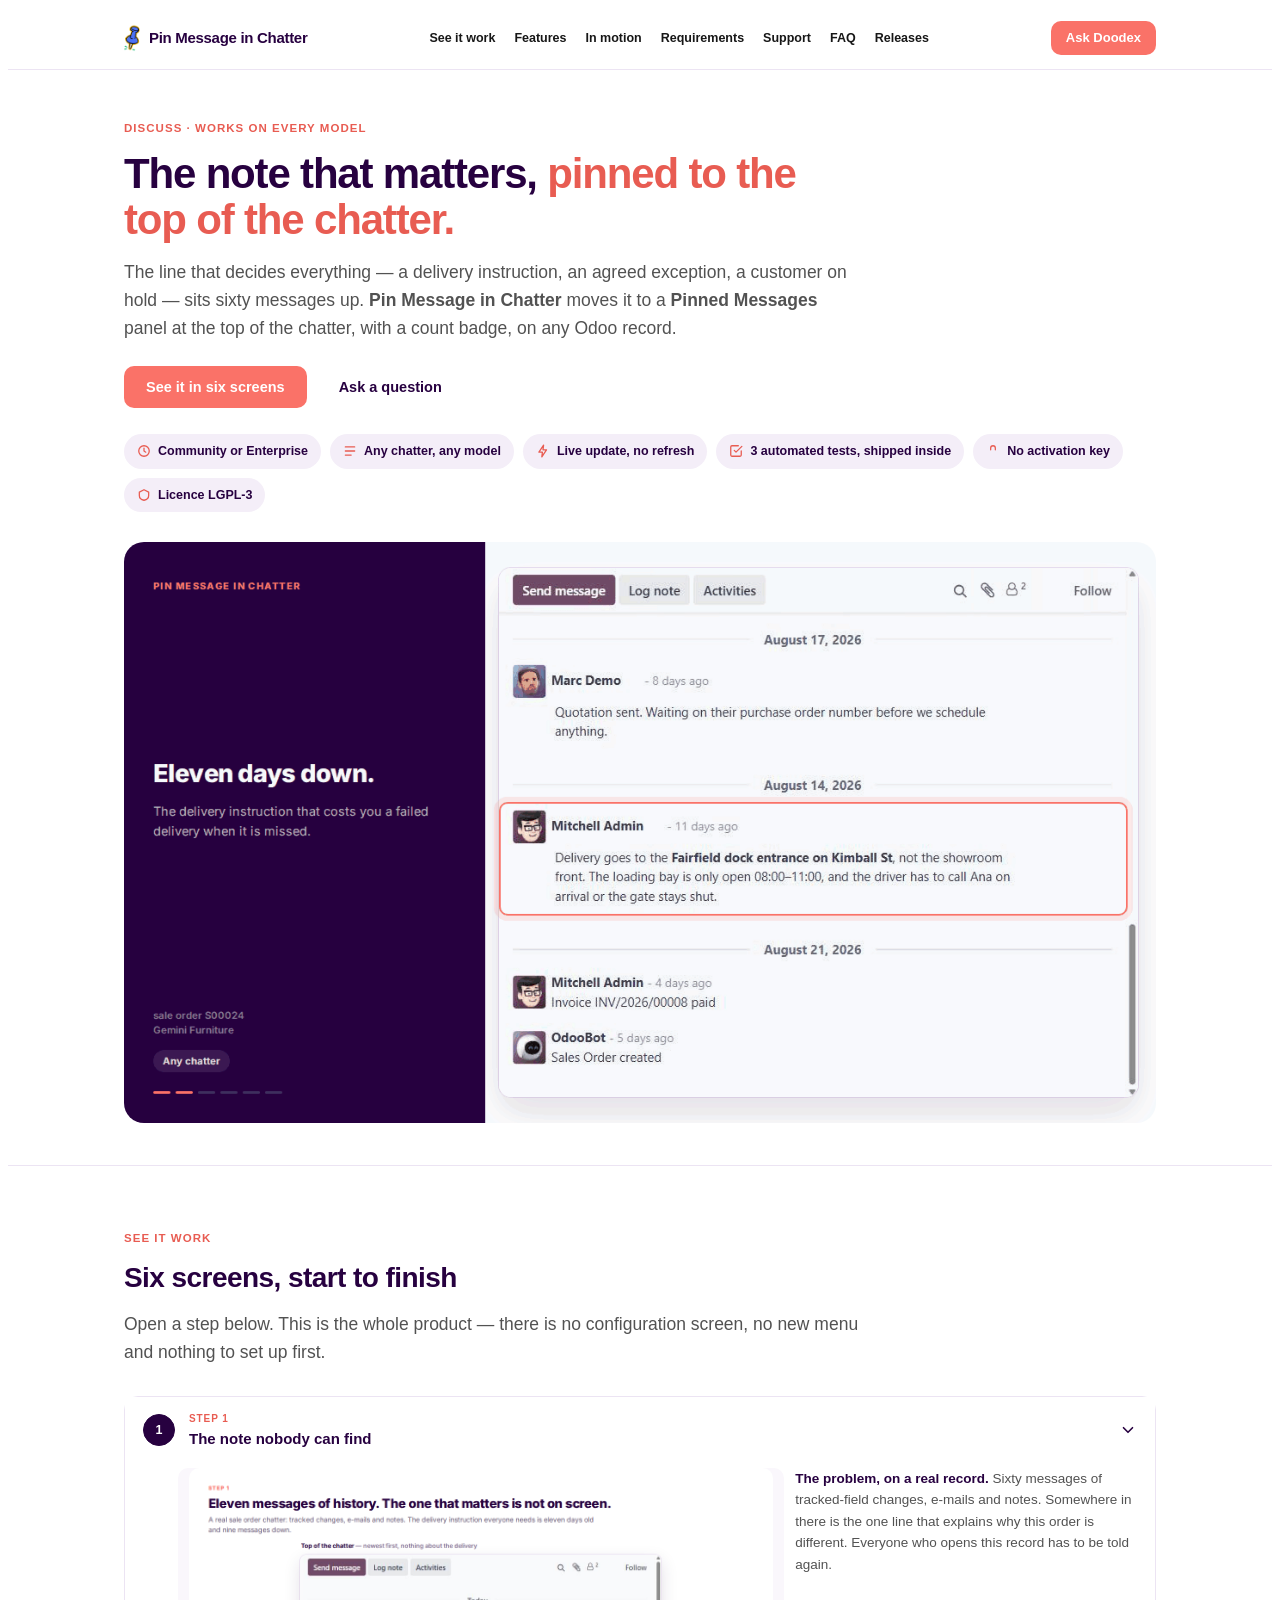
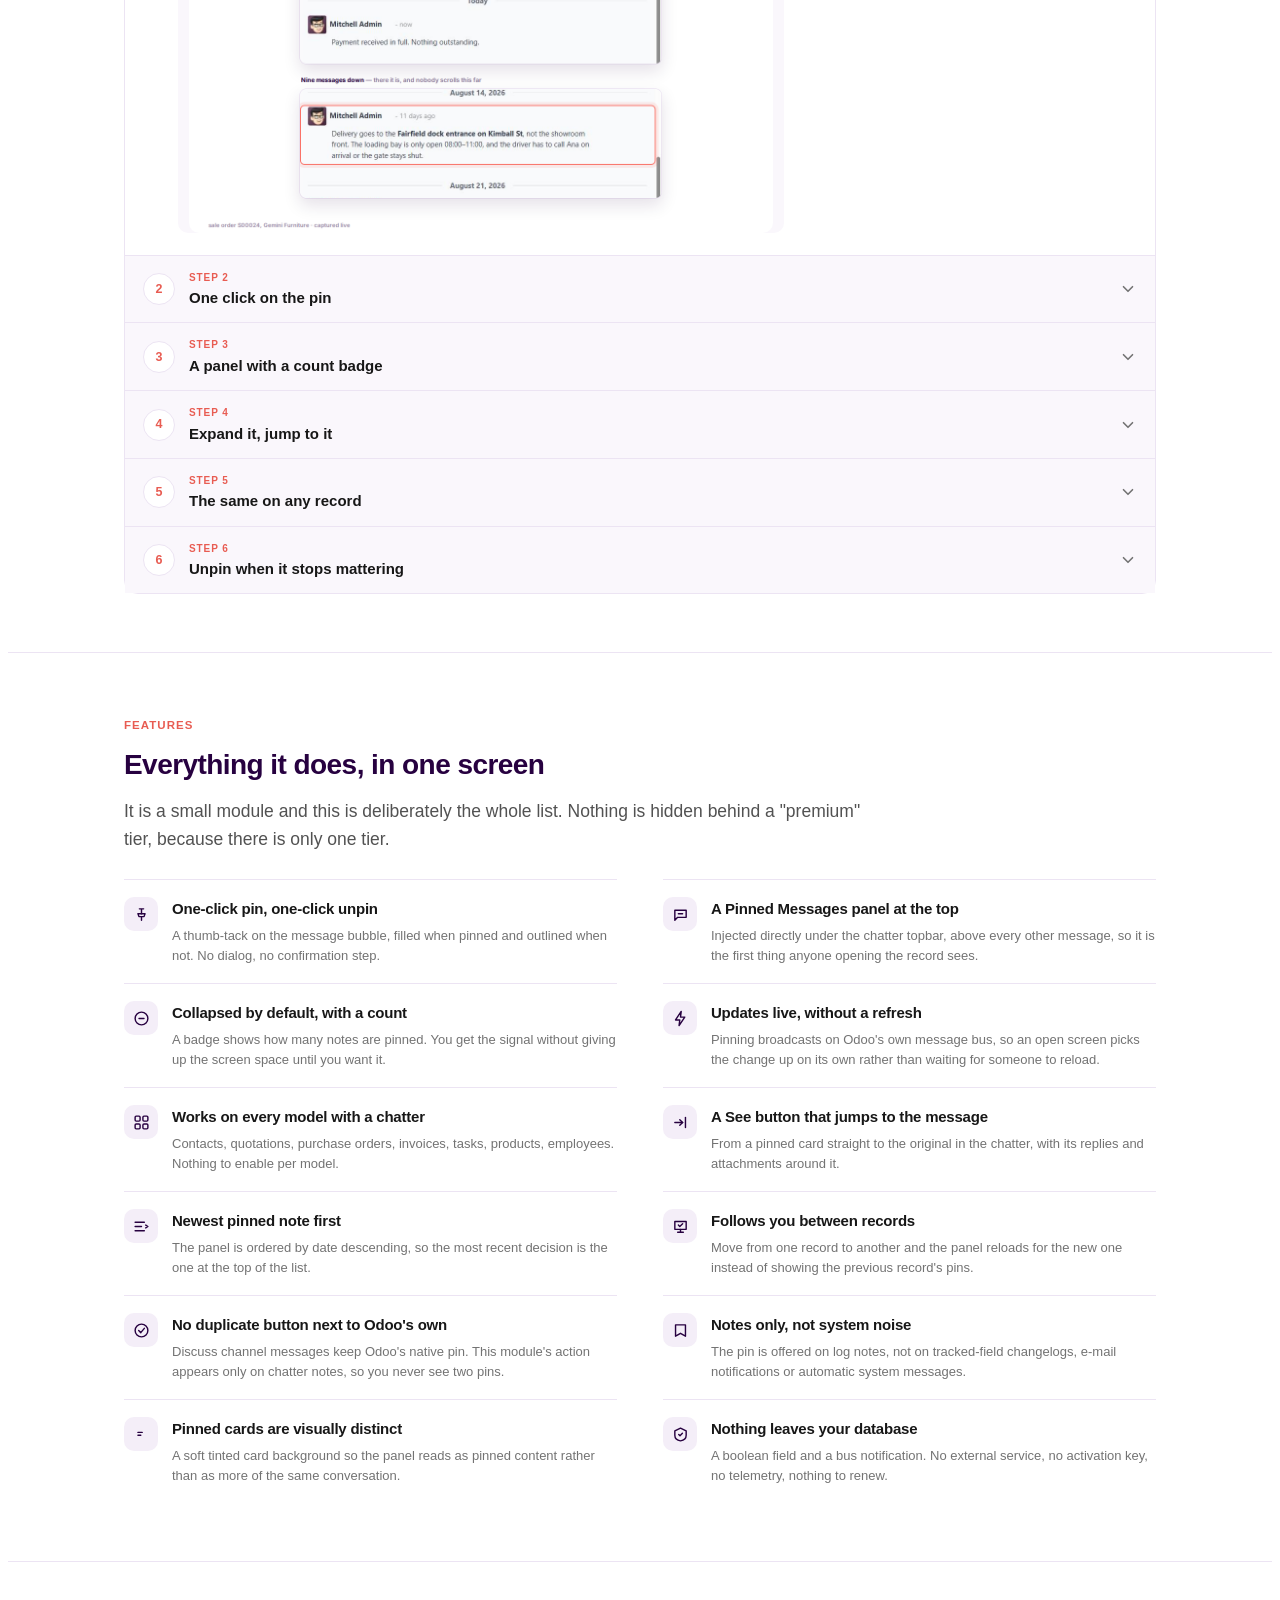
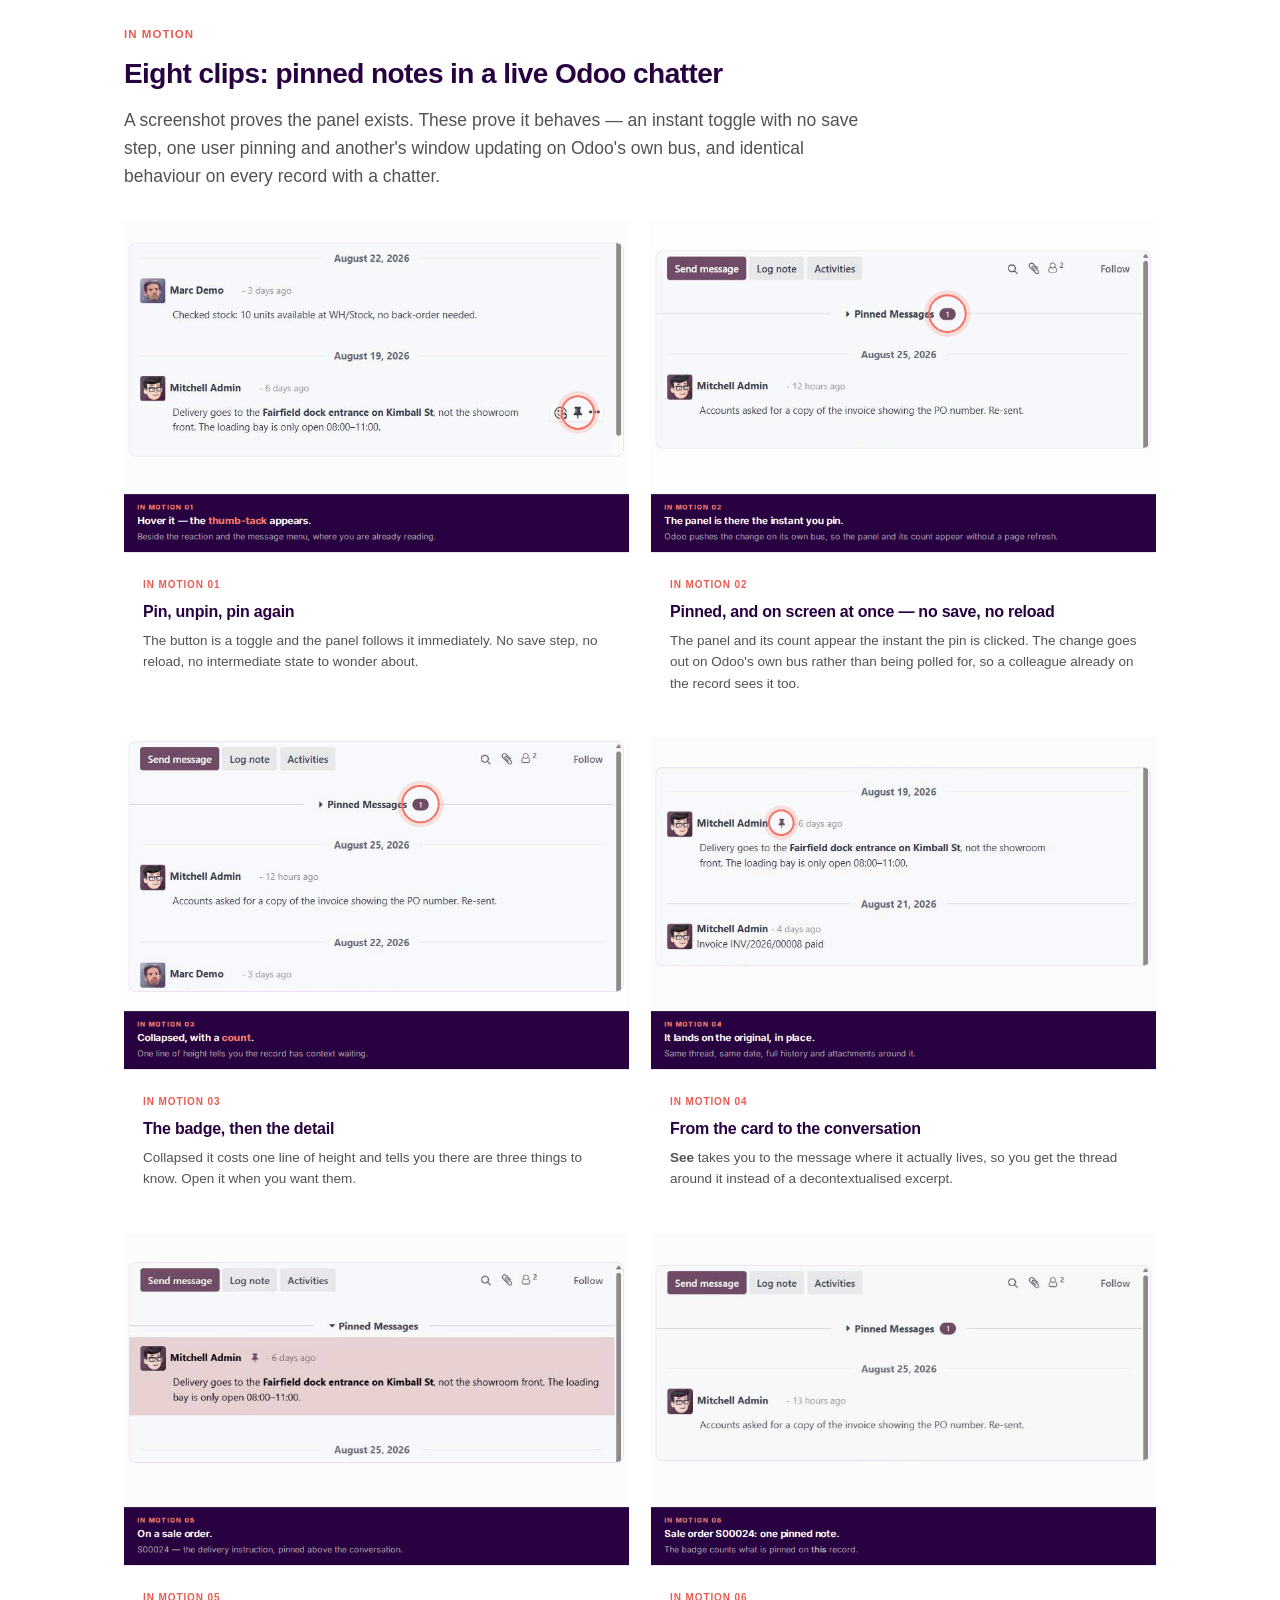
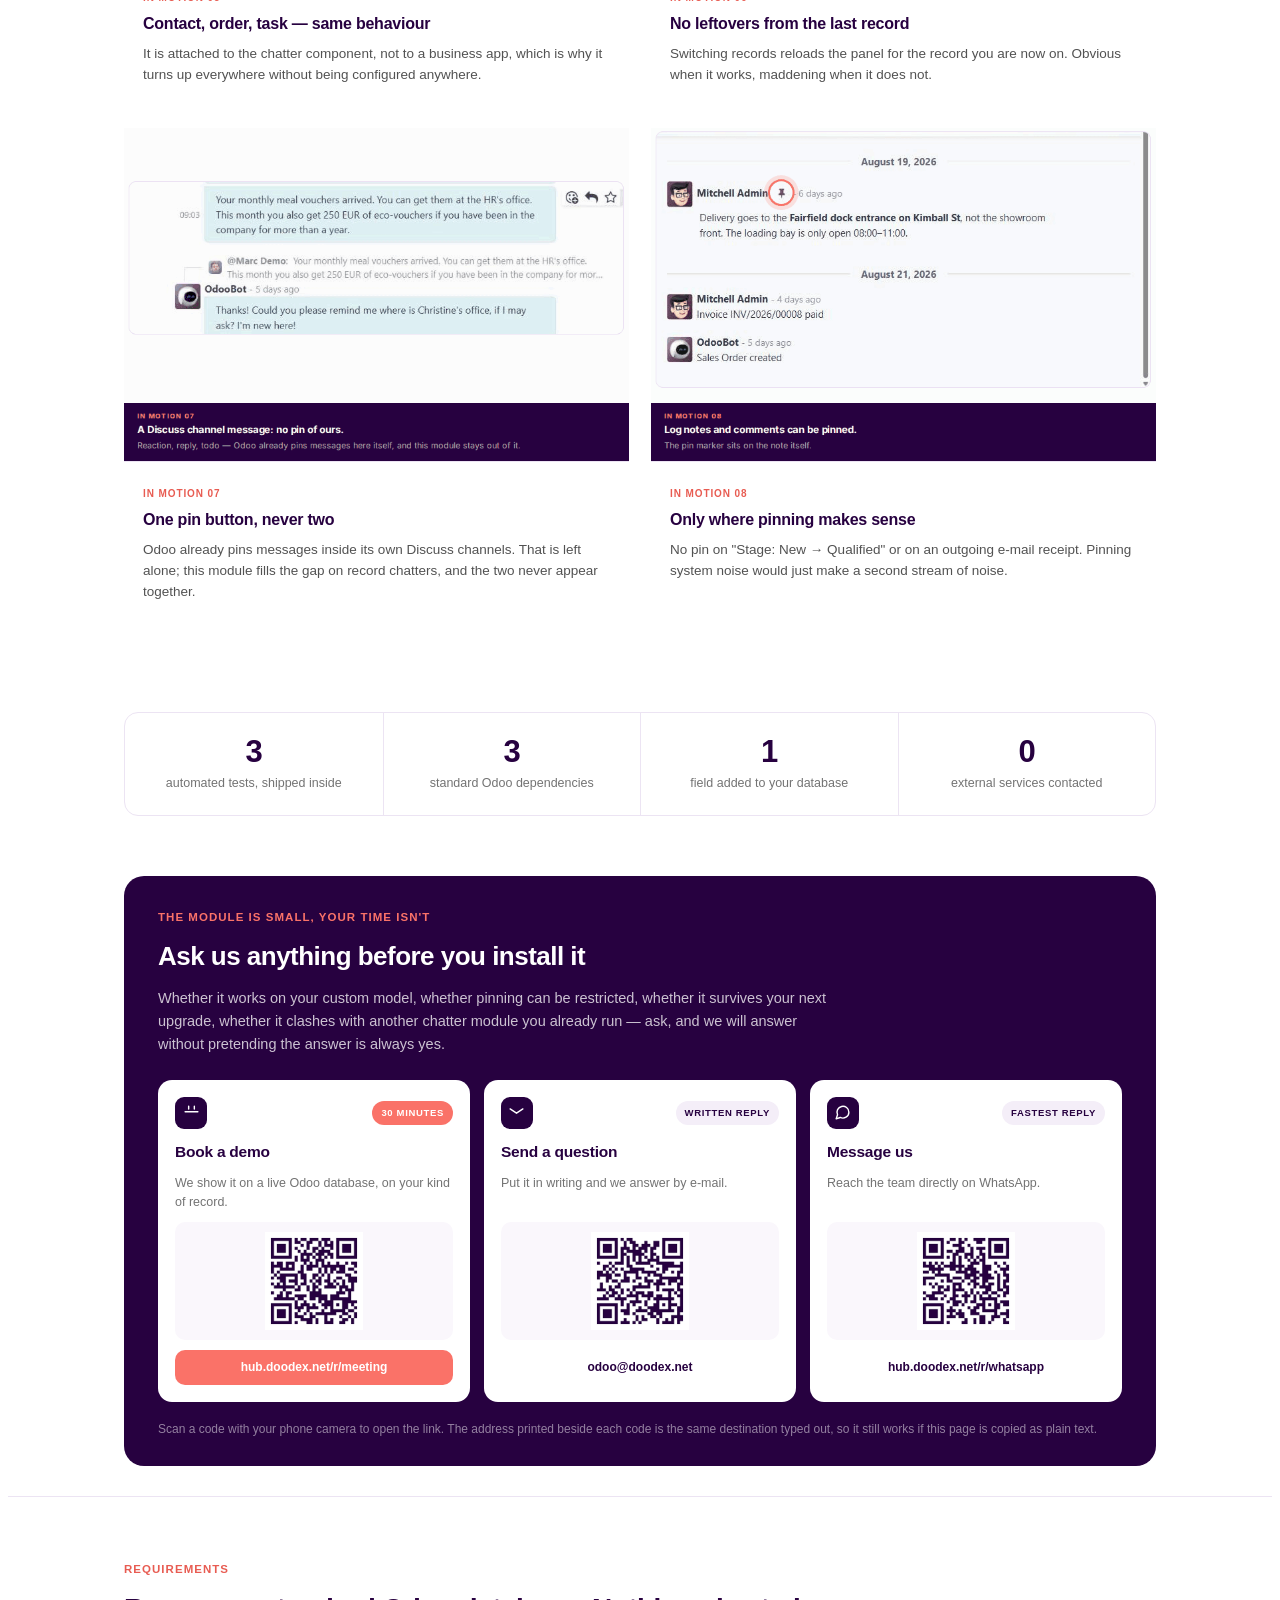
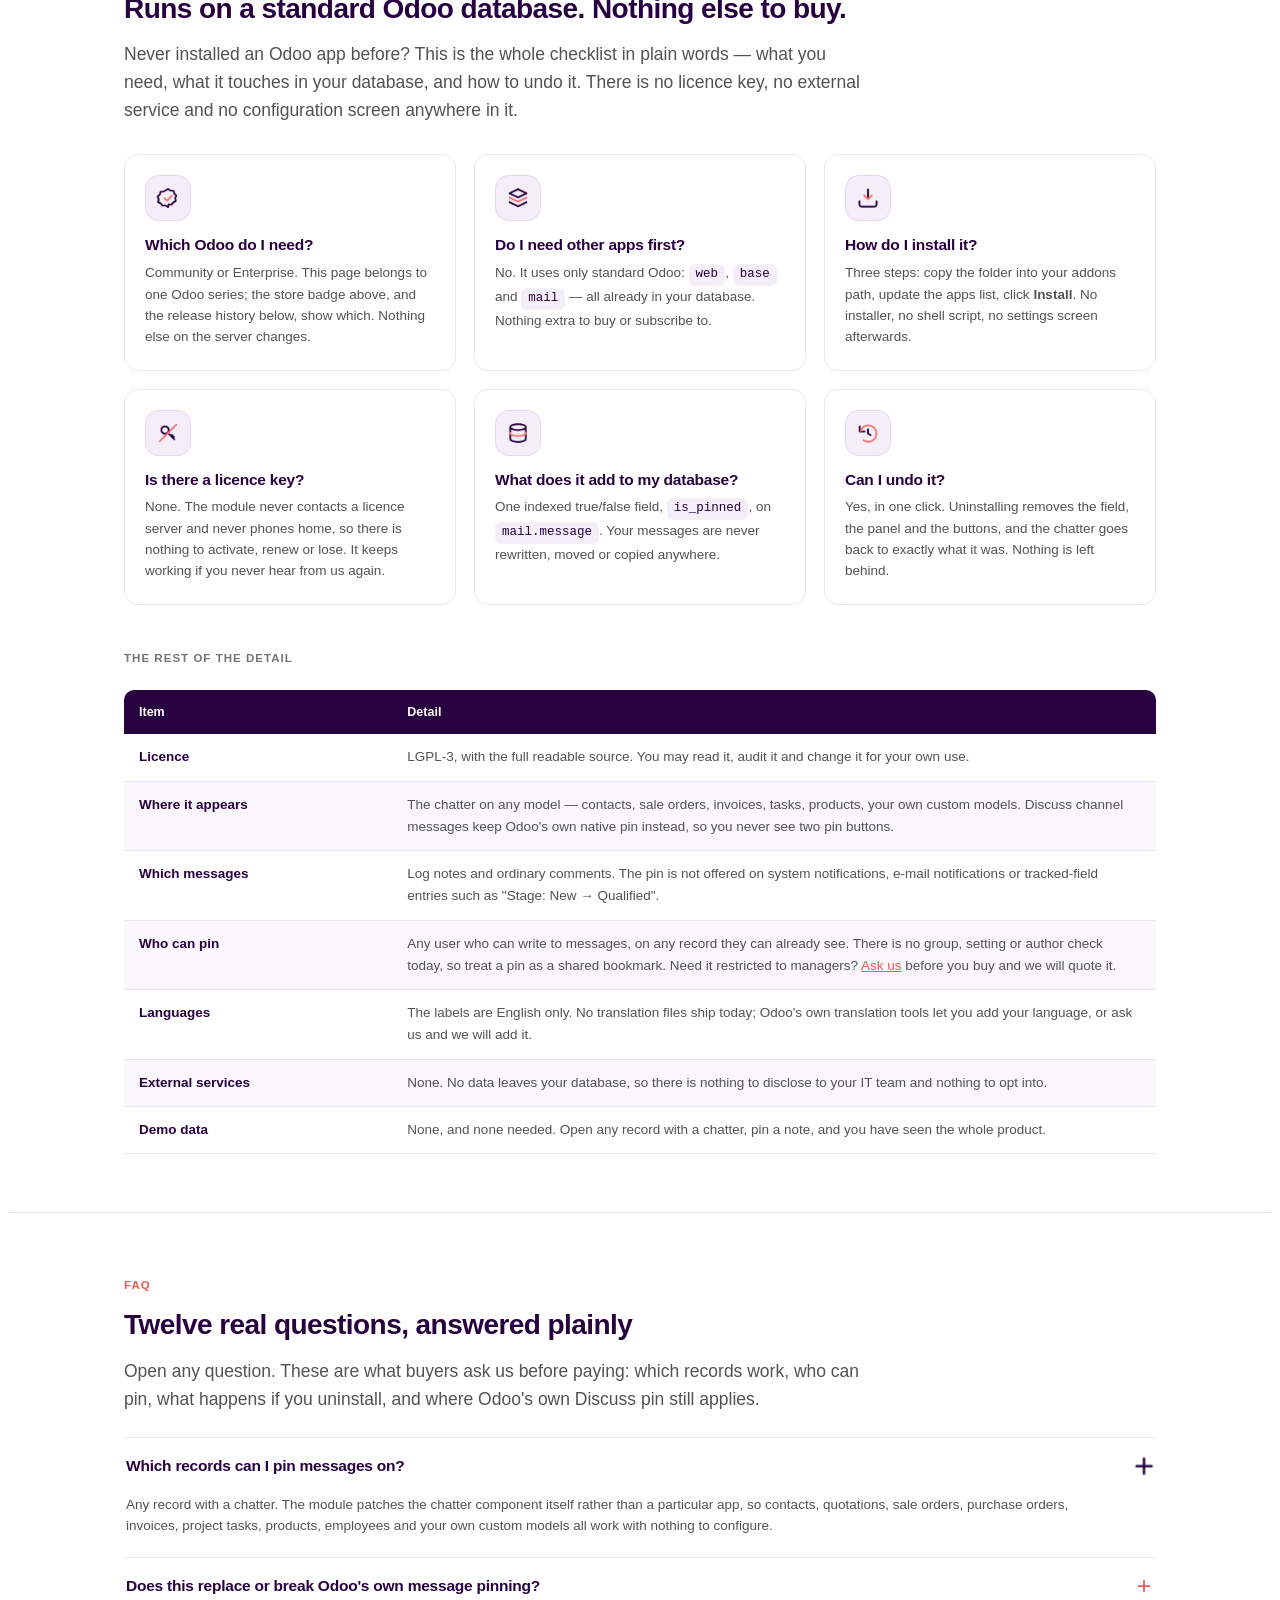
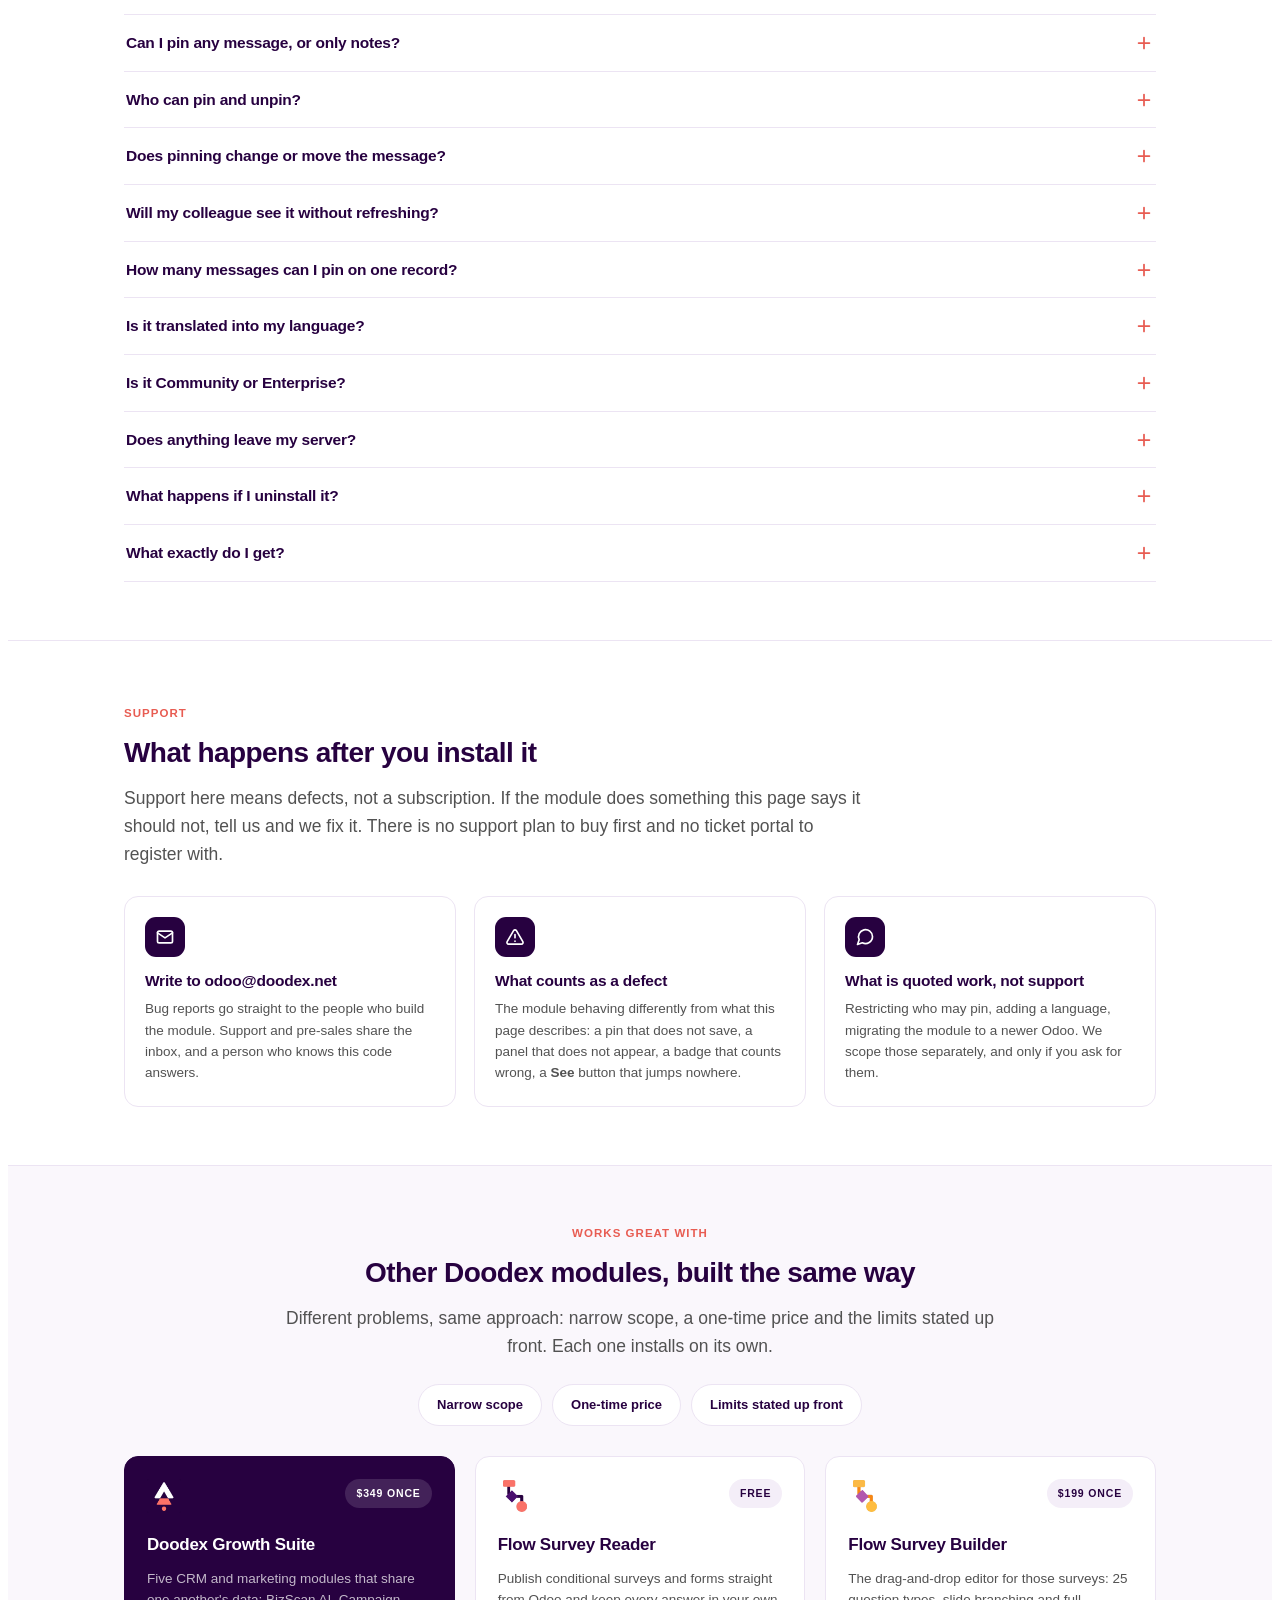
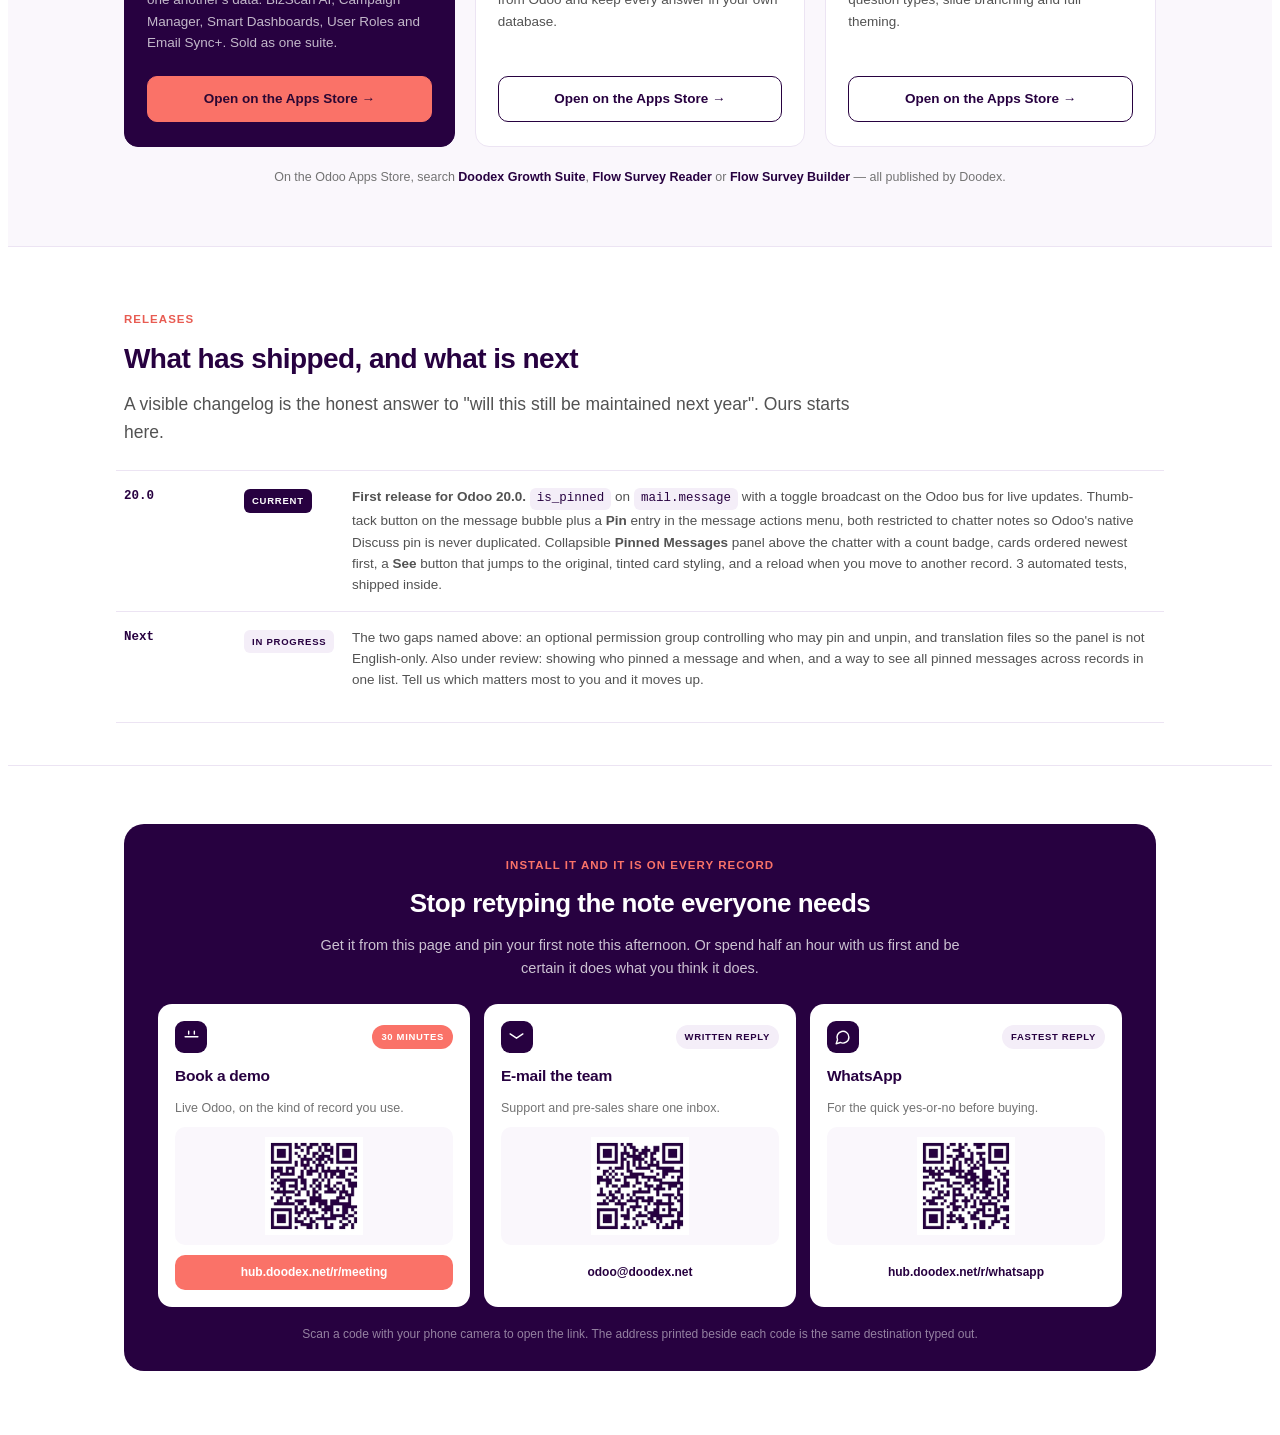
==== commit 7e000074: "[fix]: pin_message: update index.html" ====
--- a/pin_message/static/description/index.html
+++ b/pin_message/static/description/index.html
@@ -3,23 +3,40 @@
 <head>
 <meta charset="utf-8">
 <meta name="viewport" content="width=device-width, initial-scale=1">
-<title>Pin Message in Chatter for Odoo 19 &mdash; pin important log notes to the top of any record</title>
+<title>Pin Message in Chatter &mdash; pin important log notes to the top of any record</title>
 <meta
          name="description"
          content="Pin any log note in the Odoo chatter and it moves to a collapsible Pinned Messages panel
-at the top of the record, with a count badge and live updates. Works on every model.
-Odoo 19.0, by Doodex."
+at the top of the record, with a count badge and live updates. Works on every model. By Doodex."
       />
 </head>
 <body>
 <!--
   ==========================================================================
-  Pin Message in Chatter  &middot;  Odoo Apps Store listing &middot; Odoo 19.0
+  Pin Message in Chatter  &middot;  Odoo Apps Store listing  &middot;  Odoo 20 series
   Doodex  &middot;  odoo@doodex.net
 
-  SOURCE OF TRUTH. Edit this file, then run:
-      python3 tools/build.py  pin-message-v17-product-description
-      python3 tools/verify.py pin-message-v17-product-description
+  GENERATED FILE - do not edit by hand. Built from
+      ../pin_message_17/static/description/index.html
+  by
+      python3 tools/make_v20.py
+
+  THIS PAGE NAMES NO ODOO SERIES, on purpose. Odoo ships a new series every
+  year; a page that spells one out has to be corrected every year, and the
+  lines that get missed are what make a listing look abandoned. Which series
+  this edition belongs to is told by the store's own version badge and by the
+  release history at the foot of the page - that history is the only place a
+  version number survives, because a changelog without one records nothing.
+  There is no module version number anywhere either: no Odoo 20 tree has been
+  measured here, so the changelog carries the bare series rather than an
+  invented 20.0.1.0.
+
+  CROSS-SELL BUTTONS ARE ROOT-RELATIVE - /apps/modules/20.0/&lt;slug&gt;. An
+  absolute https://apps.odoo.com/... link reads as an external link to a store
+  reviewer, and the vendor guidelines invalidate those.
+
+  Edit the 17 listing, or tools/make_v20.py, and run it again.
+  Verify with: python3 tools/check_store_html.py <this file>
 
   NO PRICE ON THIS PAGE. The store shows the price itself, in the buyer's own
   currency, right beside the Buy button &mdash; repeating a figure in the description
@@ -138,7 +155,7 @@
             <div class="wrap" style="max-width:1080px;margin:0px auto;padding:0px 24px">
                <div class="narrow" style="max-width:740px">
                   <p class="eyebrow" style="margin:0px 0px 13px;display:inline-block;font-size:11.5px;font-weight:800;letter-spacing:0.09em;text-transform:uppercase;color:#e85c52">
-                     Odoo 19 &middot; Discuss &middot; Works on every model
+                     Discuss &middot; Works on every model
                   </p>
                   <h1 class="pmch1" style="color:#270140;letter-spacing:-0.028em;margin:0px;font-family:inherit;font-size:42px;font-weight:800;line-height:1.1">
                      The note that matters,
@@ -158,7 +175,7 @@
                   </div>
                </div>
                <div class="trust d-flex flex-wrap" style="margin-top:26px;margin-bottom:-9px">
-                  <span class="chip d-inline-flex align-items-center" style="font-size:12.5px;font-weight:600;color:#270140;padding:7px 13px;border-radius:9999px;background-color:#f4eef8;margin-right:9px;margin-bottom:9px"><img src="./assets/icons/ic-chip-77e7e0.png" width="14" height="14" alt="" loading="lazy" style="max-width:none;display:inline-block;width:14px;height:14px;vertical-align:middle;min-width:14px;margin-right:7px" class="flex-shrink-0">Built for Odoo 19.0</span>
+                  <span class="chip d-inline-flex align-items-center" style="font-size:12.5px;font-weight:600;color:#270140;padding:7px 13px;border-radius:9999px;background-color:#f4eef8;margin-right:9px;margin-bottom:9px"><img src="./assets/icons/ic-chip-77e7e0.png" width="14" height="14" alt="" loading="lazy" style="max-width:none;display:inline-block;width:14px;height:14px;vertical-align:middle;min-width:14px;margin-right:7px" class="flex-shrink-0">Community or Enterprise</span>
                   <span class="chip d-inline-flex align-items-center" style="font-size:12.5px;font-weight:600;color:#270140;padding:7px 13px;border-radius:9999px;background-color:#f4eef8;margin-right:9px;margin-bottom:9px"><img src="./assets/icons/ic-chip-89338c.png" width="14" height="14" alt="" loading="lazy" style="max-width:none;display:inline-block;width:14px;height:14px;vertical-align:middle;min-width:14px;margin-right:7px" class="flex-shrink-0">Any chatter, any model</span>
                   <span class="chip d-inline-flex align-items-center" style="font-size:12.5px;font-weight:600;color:#270140;padding:7px 13px;border-radius:9999px;background-color:#f4eef8;margin-right:9px;margin-bottom:9px"><img src="./assets/icons/ic-chip-6d61f9.png" width="14" height="14" alt="" loading="lazy" style="max-width:none;display:inline-block;width:14px;height:14px;vertical-align:middle;min-width:14px;margin-right:7px" class="flex-shrink-0">Live update, no refresh</span>
                   <span class="chip d-inline-flex align-items-center" style="font-size:12.5px;font-weight:600;color:#270140;padding:7px 13px;border-radius:9999px;background-color:#f4eef8;margin-right:9px;margin-bottom:9px"><img src="./assets/icons/ic-chip-a2329a.png" width="14" height="14" alt="" loading="lazy" style="max-width:none;display:inline-block;width:14px;height:14px;vertical-align:middle;min-width:14px;margin-right:7px" class="flex-shrink-0">3 automated tests, shipped inside</span>
@@ -599,7 +616,7 @@
                         <span class="n" style="display:inline-block;font-size:10px;font-weight:800;letter-spacing:0.09em;text-transform:uppercase;color:#e85c52;margin-bottom:5px">In motion 07</span>
                         <h3 style="color:#270140;letter-spacing:-0.015em;margin:0px;font-family:inherit;font-size:16px;margin-bottom:5px">One pin button, never two</h3>
                         <p style="margin:0px;font-size:13.5px;color:#525252;line-height:1.58">
-                           Odoo 19 already pins messages inside Discuss
+                           Odoo already pins messages inside its own Discuss
                            channels. That is left alone; this module fills the
                            gap on record chatters, and the two never appear
                            together.
@@ -631,7 +648,7 @@
                <div class="statrow row g-0" style="text-align:center;border:1px solid #ece4f3;border-radius:14px;background-color:rgb(255, 255, 255)">
                   <div class="st col-6 col-md-3" style="padding:22px 14px;border-left-style:none;border-left-width:0">
                      <p class="n" style="margin:0px;font-size:31px;font-weight:800;color:#270140;letter-spacing:-0.03em;line-height:1.1">3</p>
-                     <p class="l" style="margin:0px;font-size:12.5px;color:#737373;margin-top:4px">automated tests, 0 failures</p>
+                     <p class="l" style="margin:0px;font-size:12.5px;color:#737373;margin-top:4px">automated tests, shipped inside</p>
                   </div>
                   <div class="st col-6 col-md-3" style="padding:22px 14px;border-left-width:1px;border-left-style:solid;border-left-color:#ece4f3">
                      <p class="n" style="margin:0px;font-size:31px;font-weight:800;color:#270140;letter-spacing:-0.03em;line-height:1.1">3</p>
@@ -718,7 +735,7 @@
             <div class="wrap" style="max-width:1080px;margin:0px auto;padding:0px 24px">
                <p class="eyebrow" style="margin:0px 0px 13px;display:inline-block;font-size:11.5px;font-weight:800;letter-spacing:0.09em;text-transform:uppercase;color:#e85c52">Requirements</p>
                <h2 class="pmch2" style="color:#270140;letter-spacing:-0.02em;margin:0px;font-family:inherit;font-size:28px;font-weight:800;line-height:1.2">
-                  Runs on a standard Odoo 19. Nothing else to buy.
+                  Runs on a standard Odoo database. Nothing else to buy.
                </h2>
                <p class="pmclead narrow" style="margin:0px;max-width:740px;font-size:17.5px;line-height:1.6;color:#525252;margin-top:15px">
                   Never installed an Odoo app before? This is the whole
@@ -733,8 +750,7 @@
                      <img src="./assets/icons/req-odoo-version.png" alt="A violet badge with a coral tick." loading="lazy" width="46" height="46" style="max-width:100%;width:46px;height:46px;display:block;margin:0px 0px 14px">
                      <h3 style="color:#270140;letter-spacing:-0.015em;margin:0px;font-family:inherit;font-size:15.5px;line-height:1.35;margin-bottom:6px">Which Odoo do I need?</h3>
                      <p style="margin:0px;font-size:13.5px;color:#525252;line-height:1.58">
-                        Odoo <b>19.0</b>, Community or Enterprise. This is the 19.0 build. Nothing else on the
-                        server changes.
+                        Community or Enterprise. This page belongs to one Odoo series; the store badge above, and the release history below, show which. Nothing else on the server changes.
                      </p>
                   </div></div>
 
@@ -909,7 +925,7 @@
                      </summary>
                      <div class="qans" style="padding:0px 46px 20px 2px">
                         <p style="margin:0px;font-size:13.5px;line-height:1.62;color:#525252">
-                           Neither. Odoo 19 pins messages inside Discuss
+                           Neither. Odoo pins messages inside Discuss
                            channels, and that is untouched. This module adds the
                            equivalent for record chatters, and its button is
                            deliberately hidden on discussion messages so you
@@ -1192,7 +1208,7 @@
                            suite.
                         </p>
                      </div>
-                     <a class="xbtn" href="/apps/modules/19.0/marketing_crm_automation_dashboard_campaign_doodex" style="color:rgb(43, 7, 51);display:block;margin-top:22px;text-align:center;font-size:13.5px;font-weight:700;border:1.5px solid #270140;border-radius:10px;padding:11px 14px;text-decoration:none;border-color:#fa7268;background-color:#fa7268">Open on the Apps Store &rarr;</a>
+                     <a class="xbtn" href="/apps/modules/20.0/marketing_crm_automation_dashboard_campaign_doodex" style="color:rgb(43, 7, 51);display:block;margin-top:22px;text-align:center;font-size:13.5px;font-weight:700;border:1.5px solid #270140;border-radius:10px;padding:11px 14px;text-decoration:none;border-color:#fa7268;background-color:#fa7268">Open on the Apps Store &rarr;</a>
                   </div></div>
 
                   <div class="col-12 col-md-4" style="padding-left:10px;padding-right:10px;margin-bottom:20px"><div class="xs d-flex flex-column" style="border:1px solid #ece4f3;border-radius:14px;padding:22px 22px 24px;background-color:rgb(255, 255, 255);height:100%">
@@ -1207,7 +1223,7 @@
                            Odoo and keep every answer in your own database.
                         </p>
                      </div>
-                     <a class="xbtn" href="/apps/modules/19.0/flow_survey_reader" style="color:#270140;display:block;margin-top:22px;text-align:center;font-size:13.5px;font-weight:700;border:1.5px solid #270140;border-radius:10px;padding:11px 14px;text-decoration:none;background-color:rgb(255, 255, 255)">Open on the Apps Store &rarr;</a>
+                     <a class="xbtn" href="/apps/modules/20.0/flow_survey_reader" style="color:#270140;display:block;margin-top:22px;text-align:center;font-size:13.5px;font-weight:700;border:1.5px solid #270140;border-radius:10px;padding:11px 14px;text-decoration:none;background-color:rgb(255, 255, 255)">Open on the Apps Store &rarr;</a>
                   </div></div>
 
                   <div class="col-12 col-md-4" style="padding-left:10px;padding-right:10px;margin-bottom:20px"><div class="xs d-flex flex-column" style="border:1px solid #ece4f3;border-radius:14px;padding:22px 22px 24px;background-color:rgb(255, 255, 255);height:100%">
@@ -1222,7 +1238,7 @@
                            question types, slide branching and full theming.
                         </p>
                      </div>
-                     <a class="xbtn" href="/apps/modules/19.0/flow_survey" style="color:#270140;display:block;margin-top:22px;text-align:center;font-size:13.5px;font-weight:700;border:1.5px solid #270140;border-radius:10px;padding:11px 14px;text-decoration:none;background-color:rgb(255, 255, 255)">Open on the Apps Store &rarr;</a>
+                     <a class="xbtn" href="/apps/modules/20.0/flow_survey" style="color:#270140;display:block;margin-top:22px;text-align:center;font-size:13.5px;font-weight:700;border:1.5px solid #270140;border-radius:10px;padding:11px 14px;text-decoration:none;background-color:rgb(255, 255, 255)">Open on the Apps Store &rarr;</a>
                   </div></div>
                </div>
                <p class="xnote tac" style="margin:0px;text-align:center;font-size:12.5px;color:#737373;margin-top:20px">
@@ -1244,11 +1260,11 @@
                </p>
                <div class="rel" style="margin-top:24px">
                   <div class="relrow row g-0 align-items-start" style="padding:15px 0px;border-top:1px solid #ece4f3;margin-left:-8px;margin-right:-8px;margin-bottom:-16px">
-                     <div class="relver col-12 col-md-auto" style="font-family:ui-monospace, &quot;SF Mono&quot;, Menlo, Consolas, monospace;font-size:12.5px;font-weight:700;color:#270140;white-space:nowrap;min-width:120px;padding-left:8px;padding-right:8px;margin-bottom:16px">19.0</div>
+                     <div class="relver col-12 col-md-auto" style="font-family:ui-monospace, &quot;SF Mono&quot;, Menlo, Consolas, monospace;font-size:12.5px;font-weight:700;color:#270140;white-space:nowrap;min-width:120px;padding-left:8px;padding-right:8px;margin-bottom:16px">20.0</div>
                      <div class="col-12 col-md-auto" style="white-space:nowrap;min-width:108px;padding-left:8px;padding-right:8px;margin-bottom:16px"><span class="relbadge rb-new" style="display:inline-block;font-size:9.5px;font-weight:800;letter-spacing:0.08em;text-transform:uppercase;padding:4px 8px;border-radius:6px;color:rgb(255, 255, 255);background-color:#270140">Current</span></div>
                      <div class="col-12 col-md" style="padding-left:8px;padding-right:8px;margin-bottom:16px">
                         <p style="margin:0px;font-size:13.5px;line-height:1.58">
-                           <b>First release for Odoo 19.0.</b>
+                           <b>First release for Odoo 20.0.</b>
                            <span class="fld" style="display:inline-block;font-family:ui-monospace, &quot;SF Mono&quot;, Menlo, Consolas, monospace;font-size:12.5px;color:#270140;padding:1px 7px;border-radius:6px;background-color:#f4eef8">is_pinned</span> on
                            <span class="fld" style="display:inline-block;font-family:ui-monospace, &quot;SF Mono&quot;, Menlo, Consolas, monospace;font-size:12.5px;color:#270140;padding:1px 7px;border-radius:6px;background-color:#f4eef8">mail.message</span> with a toggle
                            broadcast on the Odoo bus for live updates.
